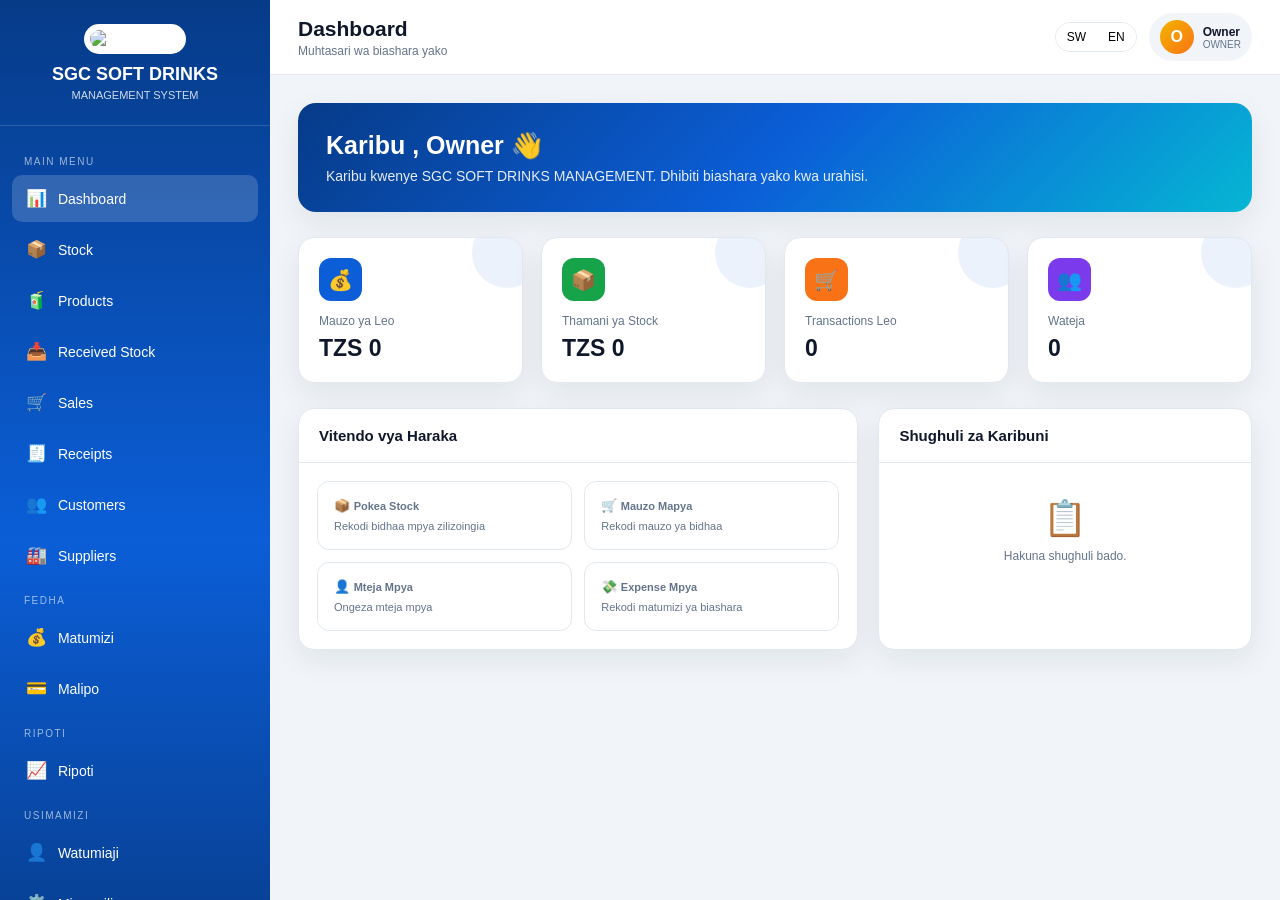
==== dashboard.html @ 23c1c090 "Update dashboard.html" ====
<!DOCTYPE html>
<html lang="sw">
<head>
    <meta charset="UTF-8">
    <meta name="viewport" content="width=device-width, initial-scale=1.0">

    <title>SGC SOFT DRINKS MANAGEMENT</title>

    <style>
        :root {
            --blue: #0b5ed7;
            --dark-blue: #063b88;
            --gold: #f4b400;
            --green: #16a34a;
            --red: #dc2626;
            --orange: #f97316;
            --cyan: #06b6d4;
            --purple: #7c3aed;
            --dark: #0f172a;
            --gray: #64748b;
            --light: #f1f5f9;
            --white: #ffffff;
            --border: #e2e8f0;
            --shadow: 0 10px 30px rgba(15, 23, 42, .08);
        }

        * {
            box-sizing: border-box;
            margin: 0;
            padding: 0;
        }

        body {
            font-family: Arial, Helvetica, sans-serif;
            background: var(--light);
            color: var(--dark);
            min-height: 100vh;
        }

        button {
            font-family: inherit;
            cursor: pointer;
        }

        .app {
            display: flex;
            min-height: 100vh;
        }

        /* SIDEBAR */
        .sidebar {
            width: 270px;
            background: linear-gradient(180deg, #063b88, #0b5ed7 60%, #084298);
            color: white;
            position: fixed;
            left: 0;
            top: 0;
            bottom: 0;
            z-index: 1000;
            overflow-y: auto;
            transition: .3s;
        }

        .brand {
            padding: 24px 18px;
            text-align: center;
            border-bottom: 1px solid rgba(255,255,255,.15);
        }

        .brand img {
            width: 75px;
            height: 75px;
            object-fit: contain;
            background: white;
            border-radius: 18px;
            padding: 6px;
            margin-bottom: 10px;
        }

        .brand h2 {
            font-size: 18px;
            margin-bottom: 4px;
        }

        .brand p {
            font-size: 11px;
            opacity: .8;
        }

        .nav {
            padding: 18px 12px;
        }

        .nav-title {
            font-size: 10px;
            text-transform: uppercase;
            letter-spacing: 1.5px;
            opacity: .6;
            margin: 12px 12px 8px;
        }

        .nav button {
            width: 100%;
            border: 0;
            background: transparent;
            color: white;
            padding: 13px 14px;
            border-radius: 10px;
            text-align: left;
            margin-bottom: 4px;
            font-size: 14px;
            transition: .2s;
        }

        .nav button:hover,
        .nav button.active {
            background: rgba(255,255,255,.17);
        }

        .nav-icon {
            display: inline-block;
            width: 28px;
            font-size: 17px;
        }

        .logout-btn {
            margin: 15px 12px 25px;
            width: calc(100% - 24px);
            border: 1px solid rgba(255,255,255,.3);
            background: rgba(220,38,38,.85);
            color: white;
            padding: 12px;
            border-radius: 10px;
            font-weight: bold;
        }

        /* MAIN */
        .main {
            margin-left: 270px;
            width: calc(100% - 270px);
            min-height: 100vh;
        }

        .topbar {
            height: 75px;
            background: white;
            border-bottom: 1px solid var(--border);
            display: flex;
            align-items: center;
            justify-content: space-between;
            padding: 0 28px;
            position: sticky;
            top: 0;
            z-index: 900;
        }

        .menu-btn {
            display: none;
            border: 0;
            background: var(--light);
            padding: 10px 12px;
            border-radius: 8px;
            font-size: 20px;
        }

        .page-title h1 {
            font-size: 21px;
        }

        .page-title p {
            color: var(--gray);
            font-size: 12px;
            margin-top: 3px;
        }

        .top-actions {
            display: flex;
            align-items: center;
            gap: 12px;
        }

        .language {
            display: flex;
            border: 1px solid var(--border);
            border-radius: 20px;
            overflow: hidden;
        }

        .language button {
            border: 0;
            background: white;
            padding: 7px 11px;
            font-size: 12px;
        }

        .language button.active {
            background: var(--blue);
            color: white;
        }

        .user-box {
            display: flex;
            align-items: center;
            gap: 9px;
            padding: 7px 11px;
            background: var(--light);
            border-radius: 25px;
        }

        .user-avatar {
            width: 34px;
            height: 34px;
            border-radius: 50%;
            background: linear-gradient(135deg, var(--gold), var(--orange));
            display: flex;
            align-items: center;
            justify-content: center;
            color: white;
            font-weight: bold;
        }

        .user-info strong {
            display: block;
            font-size: 12px;
        }

        .user-info span {
            display: block;
            color: var(--gray);
            font-size: 10px;
        }

        /* CONTENT */
        .content {
            padding: 28px;
        }

        .welcome {
            background: linear-gradient(135deg, #063b88, #0b5ed7, #06b6d4);
            color: white;
            padding: 28px;
            border-radius: 18px;
            box-shadow: var(--shadow);
            margin-bottom: 25px;
        }

        .welcome h2 {
            font-size: 25px;
            margin-bottom: 8px;
        }

        .welcome p {
            opacity: .9;
            font-size: 14px;
        }

        .cards {
            display: grid;
            grid-template-columns: repeat(4, 1fr);
            gap: 18px;
            margin-bottom: 25px;
        }

        .card {
            background: white;
            border: 1px solid var(--border);
            border-radius: 16px;
            padding: 20px;
            box-shadow: var(--shadow);
        }

        .stat-card {
            position: relative;
            overflow: hidden;
        }

        .stat-card::after {
            content: "";
            position: absolute;
            width: 70px;
            height: 70px;
            right: -20px;
            top: -20px;
            border-radius: 50%;
            background: rgba(11,94,215,.08);
        }

        .stat-icon {
            width: 43px;
            height: 43px;
            display: flex;
            align-items: center;
            justify-content: center;
            border-radius: 12px;
            color: white;
            font-size: 20px;
            margin-bottom: 13px;
        }

        .blue {
            background: var(--blue);
        }

        .green {
            background: var(--green);
        }

        .orange {
            background: var(--orange);
        }

        .purple {
            background: var(--purple);
        }

        .stat-card span {
            display: block;
            color: var(--gray);
            font-size: 12px;
            margin-bottom: 7px;
        }

        .stat-card strong {
            font-size: 23px;
        }

        .grid-two {
            display: grid;
            grid-template-columns: 1.5fr 1fr;
            gap: 20px;
        }

        .section-card {
            background: white;
            border: 1px solid var(--border);
            border-radius: 16px;
            box-shadow: var(--shadow);
            overflow: hidden;
        }

        .section-head {
            padding: 18px 20px;
            border-bottom: 1px solid var(--border);
            display: flex;
            align-items: center;
            justify-content: space-between;
        }

        .section-head h3 {
            font-size: 15px;
        }

        .quick-actions {
            padding: 18px;
            display: grid;
            grid-template-columns: repeat(2, 1fr);
            gap: 12px;
        }

        .quick-action {
            border: 1px solid var(--border);
            background: white;
            padding: 16px;
            border-radius: 12px;
            text-align: left;
            transition: .2s;
        }

        .quick-action:hover {
            border-color: var(--blue);
            transform: translateY(-2px);
            box-shadow: 0 6px 15px rgba(11,94,215,.12);
        }

        .quick-action strong {
            display: block;
            font-size: 13px;
            margin-bottom: 5px;
        }

        .quick-action span {
            font-size: 11px;
            color: var(--gray);
        }

        .empty-state {
            text-align: center;
            padding: 35px 20px;
            color: var(--gray);
        }

        .empty-state div {
            font-size: 35px;
            margin-bottom: 10px;
        }

        .empty-state p {
            font-size: 12px;
        }


        /* PRODUCTS PAGE */
        .page-view { display: none; }
        .page-view.active { display: block; }
        .page-view.sgc-force-active { display: block !important; visibility: visible !important; }

        .products-toolbar {
            display: flex;
            gap: 12px;
            align-items: center;
            justify-content: space-between;
            margin-bottom: 18px;
            flex-wrap: wrap;
        }

        .search-box {
            flex: 1;
            min-width: 220px;
            position: relative;
        }

        .search-box input {
            width: 100%;
            padding: 12px 14px 12px 42px;
            border: 1px solid var(--border);
            border-radius: 11px;
            outline: none;
            font-size: 13px;
            background: white;
        }

        .search-box input:focus {
            border-color: var(--blue);
            box-shadow: 0 0 0 3px rgba(11,94,215,.08);
        }

        .search-icon {
            position: absolute;
            left: 14px;
            top: 50%;
            transform: translateY(-50%);
            color: var(--gray);
        }

        .primary-btn {
            border: 0;
            background: linear-gradient(135deg, var(--blue), var(--purple));
            color: white;
            padding: 12px 17px;
            border-radius: 11px;
            font-weight: bold;
            font-size: 13px;
            box-shadow: 0 7px 18px rgba(11,94,215,.18);
        }

        .primary-btn:hover { transform: translateY(-1px); }

        .table-card {
            background: white;
            border: 1px solid var(--border);
            border-radius: 16px;
            box-shadow: var(--shadow);
            overflow: hidden;
        }

        .table-wrap { overflow-x: auto; }

        .products-table {
            width: 100%;
            border-collapse: collapse;
            min-width: 760px;
        }

        .products-table th,
        .products-table td {
            padding: 14px 16px;
            border-bottom: 1px solid var(--border);
            text-align: left;
            font-size: 13px;
            white-space: nowrap;
        }

        .products-table th {
            background: #f8fafc;
            color: var(--gray);
            font-size: 11px;
            text-transform: uppercase;
            letter-spacing: .4px;
        }

        .products-table tr:last-child td { border-bottom: 0; }

        .product-name {
            font-weight: bold;
            color: var(--dark);
        }

        .price {
            font-weight: bold;
            color: var(--green);
        }

        .status-badge {
            display: inline-flex;
            align-items: center;
            gap: 5px;
            padding: 5px 9px;
            border-radius: 20px;
            font-size: 11px;
            font-weight: bold;
        }

        .status-active {
            color: #166534;
            background: #dcfce7;
        }

        .status-inactive {
            color: #991b1b;
            background: #fee2e2;
        }

        .table-actions {
            display: flex;
            gap: 7px;
        }

        .small-btn {
            border: 1px solid var(--border);
            background: white;
            padding: 7px 10px;
            border-radius: 8px;
            font-size: 11px;
            font-weight: bold;
        }

        .small-btn:hover { border-color: var(--blue); }
        .small-btn.edit { color: var(--blue); }
        .small-btn.activate { color: var(--green); }
        .small-btn.deactivate { color: var(--red); }

        .loading-row,
        .empty-row {
            text-align: center !important;
            color: var(--gray);
            padding: 35px !important;
        }

        .modal-backdrop {
            position: fixed;
            inset: 0;
            background: rgba(15,23,42,.55);
            display: none;
            align-items: center;
            justify-content: center;
            padding: 18px;
            z-index: 2000;
        }

        .modal-backdrop.show { display: flex; }

        .modal {
            width: 100%;
            max-width: 520px;
            background: white;
            border-radius: 18px;
            box-shadow: 0 25px 70px rgba(15,23,42,.25);
            overflow: hidden;
        }

        .modal-head {
            padding: 18px 20px;
            color: white;
            background: linear-gradient(135deg, #063b88, #0b5ed7, #7c3aed);
            display: flex;
            align-items: center;
            justify-content: space-between;
        }

        .modal-head h3 { font-size: 17px; }

        .modal-close {
            border: 0;
            background: rgba(255,255,255,.15);
            color: white;
            width: 34px;
            height: 34px;
            border-radius: 9px;
            font-size: 20px;
        }

        .modal-body { padding: 22px; }

        .form-group { margin-bottom: 15px; }

        .form-group label {
            display: block;
            font-size: 12px;
            font-weight: bold;
            margin-bottom: 7px;
        }

        .form-group input {
            width: 100%;
            padding: 12px 13px;
            border: 1px solid var(--border);
            border-radius: 10px;
            outline: none;
            font-size: 13px;
        }

        .form-group input:focus {
            border-color: var(--blue);
            box-shadow: 0 0 0 3px rgba(11,94,215,.08);
        }

        .form-hint {
            color: var(--gray);
            font-size: 10px;
            margin-top: 5px;
        }

        .modal-actions {
            display: flex;
            justify-content: flex-end;
            gap: 9px;
            margin-top: 20px;
        }

        .secondary-btn {
            border: 1px solid var(--border);
            background: white;
            color: var(--dark);
            padding: 11px 16px;
            border-radius: 10px;
            font-weight: bold;
        }

        .modal-message {
            display: none;
            padding: 10px 12px;
            border-radius: 9px;
            margin-bottom: 14px;
            font-size: 12px;
        }

        .modal-message.show { display: block; }
        .modal-message.success { background: #dcfce7; color: #166534; }
        .modal-message.error { background: #fee2e2; color: #991b1b; }


        /* STOCK / RECEIVE STOCK PAGE */
        .stock-summary {
            display: grid;
            grid-template-columns: repeat(3, 1fr);
            gap: 15px;
            margin-bottom: 18px;
        }

        .stock-mini-card {
            background: white;
            border: 1px solid var(--border);
            border-radius: 14px;
            padding: 16px;
            box-shadow: var(--shadow);
        }

        .stock-mini-card span {
            display: block;
            color: var(--gray);
            font-size: 11px;
            margin-bottom: 6px;
        }

        .stock-mini-card strong {
            font-size: 20px;
        }

        .stock-toolbar {
            display: flex;
            justify-content: space-between;
            align-items: center;
            gap: 12px;
            flex-wrap: wrap;
            margin-bottom: 18px;
        }

        .stock-tabs {
            display: flex;
            gap: 7px;
            background: #eaf0f8;
            padding: 5px;
            border-radius: 11px;
        }

        .stock-tab {
            border: 0;
            background: transparent;
            padding: 9px 13px;
            border-radius: 8px;
            font-size: 12px;
            font-weight: bold;
        }

        .stock-tab.active {
            background: white;
            color: var(--blue);
            box-shadow: 0 3px 10px rgba(15,23,42,.08);
        }

        .stock-panel { display: none; }
        .stock-panel.active { display: block; }

        .receipt-form-card {
            background: white;
            border: 1px solid var(--border);
            border-radius: 16px;
            box-shadow: var(--shadow);
            overflow: hidden;
        }

        .receipt-form-head {
            padding: 18px 20px;
            border-bottom: 1px solid var(--border);
            display: flex;
            justify-content: space-between;
            align-items: center;
            gap: 12px;
        }

        .receipt-form-head h3 { font-size: 15px; }

        .receipt-form-body { padding: 20px; }

        .form-grid {
            display: grid;
            grid-template-columns: repeat(3, 1fr);
            gap: 14px;
        }

        .full-width { grid-column: 1 / -1; }

        .form-group select,
        .form-group textarea {
            width: 100%;
            padding: 12px 13px;
            border: 1px solid var(--border);
            border-radius: 10px;
            outline: none;
            font-size: 13px;
            background: white;
        }

        .form-group textarea {
            min-height: 82px;
            resize: vertical;
        }

        .form-group select:focus,
        .form-group textarea:focus {
            border-color: var(--blue);
            box-shadow: 0 0 0 3px rgba(11,94,215,.08);
        }

        .items-head {
            display: flex;
            align-items: center;
            justify-content: space-between;
            margin: 22px 0 10px;
        }

        .items-head h4 { font-size: 13px; }

        .add-line-btn {
            border: 1px solid #bfdbfe;
            background: #eff6ff;
            color: var(--blue);
            padding: 8px 11px;
            border-radius: 9px;
            font-size: 11px;
            font-weight: bold;
        }

        .receipt-items {
            display: grid;
            gap: 10px;
        }

        .receipt-item-row {
            display: grid;
            grid-template-columns: 2.1fr 1fr 1fr 1fr 38px;
            gap: 9px;
            align-items: end;
            padding: 12px;
            border: 1px solid var(--border);
            border-radius: 11px;
            background: #fafcff;
        }

        .receipt-item-row .form-group { margin-bottom: 0; }

        .line-total-box {
            padding: 12px 8px;
            font-size: 12px;
            font-weight: bold;
            color: var(--green);
            text-align: right;
        }

        .remove-line-btn {
            width: 38px;
            height: 38px;
            border: 0;
            background: #fee2e2;
            color: var(--red);
            border-radius: 9px;
            font-weight: bold;
            font-size: 16px;
        }

        .receipt-total {
            margin-top: 16px;
            display: flex;
            justify-content: flex-end;
            align-items: center;
            gap: 12px;
            padding: 15px;
            background: linear-gradient(135deg, #f8fafc, #eef6ff);
            border-radius: 12px;
        }

        .receipt-total span {
            color: var(--gray);
            font-size: 12px;
        }

        .receipt-total strong {
            font-size: 21px;
            color: var(--blue);
        }

        .receipt-actions {
            display: flex;
            justify-content: flex-end;
            gap: 9px;
            margin-top: 18px;
        }

        .receipt-status {
            display: inline-flex;
            padding: 5px 9px;
            border-radius: 20px;
            font-size: 10px;
            font-weight: bold;
        }

        .receipt-status.pending { background: #fef3c7; color: #92400e; }
        .receipt-status.verified { background: #dcfce7; color: #166534; }
        .receipt-status.rejected { background: #fee2e2; color: #991b1b; }

        .receipt-actions-cell {
            display: flex;
            gap: 6px;
            flex-wrap: wrap;
        }

        .stock-message {
            display: none;
            margin-bottom: 15px;
            padding: 10px 12px;
            border-radius: 9px;
            font-size: 12px;
        }

        .stock-message.show { display: block; }
        .stock-message.success { background: #dcfce7; color: #166534; }
        .stock-message.error { background: #fee2e2; color: #991b1b; }

        @media (max-width: 900px) {
            .sales-summary { grid-template-columns: repeat(2,1fr); }
            .sales-totals { grid-template-columns: 1fr; }
            .stock-summary { grid-template-columns: 1fr; }
            .form-grid { grid-template-columns: 1fr 1fr; }
            .receipt-item-row { grid-template-columns: 1.7fr 1fr 1fr 1fr 38px; }
        }

        @media (max-width: 650px) {
            .sales-summary { grid-template-columns: 1fr; }
            .sale-item-row { grid-template-columns: 1fr 1fr; }
            .sale-item-row .product-field { grid-column: 1 / -1; }
            .receipt-meta { grid-template-columns: 1fr; }
            .form-grid { grid-template-columns: 1fr; }
            .receipt-item-row {
                grid-template-columns: 1fr 1fr;
            }
            .receipt-item-row .product-field { grid-column: 1 / -1; }
            .receipt-item-row .line-total-box { text-align: left; }
        }


        /* SALES PAGE */
        .sales-summary{display:grid;grid-template-columns:repeat(4,1fr);gap:15px;margin-bottom:18px}.sales-mini-card{background:white;border:1px solid var(--border);border-radius:14px;padding:16px;box-shadow:var(--shadow)}.sales-mini-card span{display:block;color:var(--gray);font-size:11px;margin-bottom:6px}.sales-mini-card strong{font-size:19px}.sales-toolbar{display:flex;gap:12px;justify-content:space-between;align-items:center;flex-wrap:wrap;margin-bottom:18px}.sales-search{flex:1;min-width:230px}.sales-form-card{background:white;border:1px solid var(--border);border-radius:16px;box-shadow:var(--shadow);overflow:hidden}.sales-form-head{padding:18px 20px;border-bottom:1px solid var(--border);display:flex;justify-content:space-between;align-items:center;gap:12px}.sales-form-head h3{font-size:15px}.sales-form-body{padding:20px}.sales-items{display:grid;gap:10px;margin-top:10px}.sale-item-row{display:grid;grid-template-columns:2fr .8fr 1fr 1fr 38px;gap:9px;align-items:end;padding:12px;border:1px solid var(--border);border-radius:11px;background:#fafcff}.sale-item-row .form-group{margin-bottom:0}.sale-price-readonly{background:#f8fafc;color:var(--green);font-weight:bold}.sale-line-total{padding:12px 8px;font-size:12px;font-weight:bold;color:var(--blue);text-align:right}.sales-totals{margin-top:16px;display:grid;grid-template-columns:repeat(3,1fr);gap:12px}.sale-total-box{padding:14px;background:linear-gradient(135deg,#f8fafc,#eef6ff);border-radius:12px}.sale-total-box span{display:block;color:var(--gray);font-size:11px;margin-bottom:5px}.sale-total-box strong{font-size:18px;color:var(--blue)}.sale-message{display:none;margin-bottom:15px;padding:10px 12px;border-radius:9px;font-size:12px}.sale-message.show{display:block}.sale-message.success{background:#dcfce7;color:#166534}.sale-message.error{background:#fee2e2;color:#991b1b}.sale-receipt-modal .modal{max-width:620px}.receipt-paper{padding:24px;background:white}.receipt-brand{text-align:center;border-bottom:1px dashed #cbd5e1;padding-bottom:14px;margin-bottom:14px}.receipt-brand img{width:65px;height:65px;object-fit:contain}.receipt-brand h2{font-size:18px;margin:5px 0 2px}.receipt-brand p{font-size:10px;color:var(--gray)}.receipt-meta{display:grid;grid-template-columns:1fr 1fr;gap:7px 18px;font-size:11px;margin-bottom:15px}.receipt-meta div{display:flex;justify-content:space-between;gap:8px}.receipt-meta span{color:var(--gray)}.receipt-paper table{width:100%;border-collapse:collapse;font-size:11px}.receipt-paper th,.receipt-paper td{padding:7px 4px;border-bottom:1px solid #e2e8f0;text-align:left}.receipt-paper th:last-child,.receipt-paper td:last-child{text-align:right}.receipt-grand{margin-top:12px;margin-left:auto;max-width:260px}.receipt-grand div{display:flex;justify-content:space-between;padding:5px 0;font-size:12px}.receipt-grand .grand{border-top:2px solid #0f172a;font-weight:bold;font-size:15px;padding-top:8px}.receipt-footer{text-align:center;border-top:1px dashed #cbd5e1;margin-top:18px;padding-top:12px;color:var(--gray);font-size:10px}@media print{body *{visibility:hidden!important}#saleReceiptModal,#saleReceiptModal *{visibility:visible!important}#saleReceiptModal{position:absolute!important;inset:0!important;background:white!important;display:block!important;padding:0!important}#saleReceiptModal .modal{max-width:none;width:100%;box-shadow:none;border-radius:0}#saleReceiptModal .modal-head,#saleReceiptModal .modal-actions{display:none!important}}

        /* MOBILE */
        @media (max-width: 1100px) {
            .cards {
                grid-template-columns: repeat(2, 1fr);
            }

            .grid-two {
                grid-template-columns: 1fr;
            }
        }

        @media (max-width: 800px) {
            .sidebar {
                transform: translateX(-100%);
            }

            .sidebar.open {
                transform: translateX(0);
            }

            .main {
                margin-left: 0;
                width: 100%;
            }

            .menu-btn {
                display: block;
            }

            .topbar {
                padding: 0 15px;
            }

            .page-title {
                display: none;
            }

            .user-info {
                display: none;
            }

            .content {
                padding: 15px;
            }

            .welcome {
                padding: 22px;
            }

            .welcome h2 {
                font-size: 21px;
            }
        }

        @media (max-width: 550px) {
            .cards {
                grid-template-columns: 1fr;
            }

            .quick-actions {
                grid-template-columns: 1fr;
            }

            .top-actions {
                gap: 6px;
            }
        }
    
        /* SUPPLIERS UI — S6.4F */
        .supplier-summary{display:grid;grid-template-columns:repeat(3,1fr);gap:14px;margin-bottom:18px}.supplier-mini-card{background:#fff;border:1px solid var(--border);border-radius:14px;padding:16px;box-shadow:0 6px 20px rgba(15,23,42,.05)}.supplier-mini-card span{display:block;color:var(--gray);font-size:12px;margin-bottom:7px}.supplier-mini-card strong{font-size:21px;color:var(--blue)}.supplier-toolbar{display:flex;gap:10px;align-items:center;justify-content:space-between;margin-bottom:16px;flex-wrap:wrap}.supplier-actions{display:flex;gap:7px;flex-wrap:wrap}.supplier-actions button{border:0;border-radius:8px;padding:7px 9px;font-size:11px;cursor:pointer}.supplier-view{background:#eff6ff;color:#1d4ed8}.supplier-edit{background:#f3e8ff;color:#7e22ce}.supplier-pay{background:#dcfce7;color:#166534}.supplier-toggle{background:#fef3c7;color:#92400e}.supplier-message{display:none;padding:10px 12px;border-radius:9px;font-size:12px;margin-bottom:12px}.supplier-message.show{display:block}.supplier-message.success{background:#dcfce7;color:#166534}.supplier-message.error{background:#fee2e2;color:#991b1b}.supplier-modal-grid{display:grid;grid-template-columns:1fr 1fr;gap:12px}.supplier-detail-grid{display:grid;grid-template-columns:repeat(3,1fr);gap:10px;margin-bottom:15px}.supplier-detail-card{background:#f8fafc;border:1px solid var(--border);border-radius:10px;padding:12px}.supplier-detail-card span{display:block;color:var(--gray);font-size:11px}.supplier-detail-card strong{display:block;margin-top:4px;font-size:15px}.supplier-history{margin-top:15px}.supplier-history h4{margin-bottom:9px}.supplier-status{display:inline-flex;padding:4px 8px;border-radius:20px;font-size:10px;font-weight:700}.supplier-status.paid{background:#dcfce7;color:#166534}.supplier-status.partial{background:#fef3c7;color:#92400e}.supplier-status.unpaid{background:#fee2e2;color:#991b1b}.supplier-modal-wide{max-width:1050px!important}.supplier-payment-box{background:#f8fafc;border:1px solid var(--border);border-radius:12px;padding:14px;margin-top:14px}.supplier-payment-box h4{margin-bottom:10px}@media(max-width:800px){.supplier-summary,.supplier-detail-grid{grid-template-columns:1fr}.supplier-modal-grid{grid-template-columns:1fr}}
</style>

<style>
#currentStockPage .table-wrap,#receivedStockPage .table-wrap,#receiptsPage .table-wrap{overflow-x:auto}.rs-line{display:grid;grid-template-columns:2fr 1fr 1fr 1fr 42px;gap:10px;align-items:end;margin-bottom:10px}.rs-line .form-group{margin:0}.rs-line input[readonly]{background:#f1f5f9}.danger-line{border:0;background:#fee2e2;color:#991b1b;border-radius:8px;height:38px;cursor:pointer}@media(max-width:800px){.rs-line{grid-template-columns:1fr 1fr}.danger-line{grid-column:auto}}
</style>
</head>

<body>

<div class="app">

    <!-- SIDEBAR -->
    <aside class="sidebar" id="sidebar">

        <div class="brand">
            <img
                src="https://blogger.googleusercontent.com/img/b/R29vZ2xl/AVvXsEgRsGllLOBF63Unp0kzICif6C1tapkNBLRntsN7FJJPLlytEa9m1uBi_CdMVtnA7HmE1niKAeRc7FaKka9HamTfaSy4Mp5V8jnfl0DJt12zb4S4WhtI3PSJH9mHkxhu65YXSVA7sD5b8sOfw8jakPYp3H8Um8qvyjlDzxWgNcdsH2qVTmnMbjsZF4TN/s1280/244759.png"
                alt="SGC Logo"
            >

            <h2>SGC SOFT DRINKS</h2>
            <p>MANAGEMENT SYSTEM</p>
        </div>

        <nav class="nav">

            <div class="nav-title" data-i18n="main_menu">Main Menu</div>

            <button id="dashboardNavBtn" class="active" type="button">
                <span class="nav-icon">📊</span>
                <span data-i18n="dashboard">Dashboard</span>
            </button>

            <button id="stockNavBtn">
                <span class="nav-icon">📦</span>
                <span data-i18n="stock">Stock</span>
            </button>

            <button id="productsNavBtn">
                <span class="nav-icon">🧃</span>
                <span data-i18n="products_title">Products</span>
            </button>

            <button id="receivedStockNavBtn">
                <span class="nav-icon">📥</span>
                <span data-i18n="received_stock">Received Stock</span>
            </button>

            <button id="salesNavBtn">
                <span class="nav-icon">🛒</span>
                <span data-i18n="sales">Sales</span>
            </button>

            <button id="receiptsNavBtn">
                <span class="nav-icon">🧾</span>
                <span data-i18n="receipts">Receipts</span>
            </button>

            <button id="customersNavBtn">
                <span class="nav-icon">👥</span>
                <span data-i18n="customers">Customers</span>
            </button>

            <button id="suppliersNavBtn">
                <span class="nav-icon">🏭</span>
                <span data-i18n="suppliers">Suppliers</span>
            </button>

            <div class="nav-title" data-i18n="finance">Fedha</div>

            <button id="expensesNavBtn">
                <span class="nav-icon">💰</span>
                <span data-i18n="expenses">Matumizi</span>
            </button>

            <button id="paymentsNavBtn">
                <span class="nav-icon">💳</span>
                <span data-i18n="payments">Malipo</span>
            </button>

            <div class="nav-title" data-i18n="reports">Ripoti</div>

            <button id="reportsNavBtn">
                <span class="nav-icon">📈</span>
                <span data-i18n="reports_menu">Ripoti</span>
            </button>

            <div class="nav-title" data-i18n="administration">
                Usimamizi
            </div>

            <button id="usersNavBtn">
                <span class="nav-icon">👤</span>
                <span data-i18n="users">Watumiaji</span>
            </button>

            <button id="settingsNavBtn">
                <span class="nav-icon">⚙️</span>
                <span data-i18n="settings">Mipangilio</span>
            </button>

        </nav>

        <button class="logout-btn" id="logoutBtn">
            🚪 <span data-i18n="logout">Toka</span>
        </button>

    </aside>


    <!-- MAIN -->
    <main class="main">

        <header class="topbar">

            <button class="menu-btn" id="menuBtn">☰</button>

            <div class="page-title">
                <h1 data-i18n="dashboard">Dashboard</h1>

                <p data-i18n="overview_text">
                    Muhtasari wa biashara yako
                </p>
            </div>

            <div class="top-actions">

                <div class="language">
                    <button id="swBtn">SW</button>
                    <button id="enBtn">EN</button>
                </div>

                <div class="user-box">

                    <div class="user-avatar" id="userAvatar">
                        O
                    </div>

                    <div class="user-info">

                        <strong id="userName">
                            Owner
                        </strong>

                        <span id="userRole">
                            OWNER
                        </span>

                    </div>

                </div>

            </div>

        </header>


        <section class="content">

            <!-- WELCOME -->
            <div class="welcome">

                <h2>
                    <span data-i18n="welcome">
                        Karibu
                    </span>,
                    <span id="welcomeName">
                        Owner
                    </span>
                    👋
                </h2>

                <p data-i18n="welcome_message">
                    Karibu kwenye SGC SOFT DRINKS MANAGEMENT.
                    Dhibiti biashara yako kwa urahisi.
                </p>

            </div>


            <!-- STAT CARDS -->
            <div class="cards">

                <!-- TODAY SALES -->
                <div class="card stat-card">

                    <div class="stat-icon blue">
                        💰
                    </div>

                    <span data-i18n="today_sales">
                        Mauzo ya Leo
                    </span>

                    <strong id="todaySales">
                        TZS 0
                    </strong>

                </div>


                <!-- STOCK VALUE -->
                <div class="card stat-card">

                    <div class="stat-icon green">
                        📦
                    </div>

                    <span data-i18n="stock_value">
                        Thamani ya Stock
                    </span>

                    <strong id="stockValue">
                        TZS 0
                    </strong>

                </div>


                <!-- TODAY TRANSACTIONS -->
                <div class="card stat-card">

                    <div class="stat-icon orange">
                        🛒
                    </div>

                    <span data-i18n="today_transactions">
                        Transactions Leo
                    </span>

                    <strong id="todayTransactions">
                        0
                    </strong>

                </div>


                <!-- CUSTOMERS -->
                <div class="card stat-card">

                    <div class="stat-icon purple">
                        👥
                    </div>

                    <span data-i18n="customers_count">
                        Wateja
                    </span>

                    <strong id="customersCount">
                        0
                    </strong>

                </div>

            </div>


            <!-- LOWER CONTENT -->
            <div class="grid-two">

                <!-- QUICK ACTIONS -->
                <div class="section-card">

                    <div class="section-head">

                        <h3 data-i18n="quick_actions">
                            Vitendo vya Haraka
                        </h3>

                    </div>

                    <div class="quick-actions">

                        <button class="quick-action" id="quickProductsBtn">

                            <strong>
                                📦
                                <span data-i18n="receive_stock">
                                    Pokea Stock
                                </span>
                            </strong>

                            <span data-i18n="receive_stock_desc">
                                Rekodi bidhaa mpya zilizoingia
                            </span>

                        </button>


                        <button class="quick-action" id="quickSaleBtn">

                            <strong>
                                🛒
                                <span data-i18n="new_sale">
                                    Mauzo Mapya
                                </span>
                            </strong>

                            <span data-i18n="new_sale_desc">
                                Rekodi mauzo ya bidhaa
                            </span>

                        </button>


                        <button class="quick-action">

                            <strong>
                                👤
                                <span data-i18n="new_customer">
                                    Mteja Mpya
                                </span>
                            </strong>

                            <span data-i18n="new_customer_desc">
                                Ongeza mteja mpya
                            </span>

                        </button>


                        <button class="quick-action">

                            <strong>
                                💸
                                <span data-i18n="new_expense">
                                    Expense Mpya
                                </span>
                            </strong>

                            <span data-i18n="new_expense_desc">
                                Rekodi matumizi ya biashara
                            </span>

                        </button>

                    </div>

                </div>


                <!-- ACTIVITY -->
                <div class="section-card">

                    <div class="section-head">

                        <h3 data-i18n="recent_activity">
                            Shughuli za Karibuni
                        </h3>

                    </div>

                    <div class="empty-state">

                        <div>📋</div>

                        <p data-i18n="no_activity">
                            Hakuna shughuli bado.
                        </p>

                    </div>

                </div>

            </div>


            <!-- STOCK PAGE -->
            <section class="page-view" id="stockPage">

                <div class="welcome">
                    <h2><span data-i18n="stock_title">Stock</span> 📦</h2>
                    <p data-i18n="stock_subtitle">
                        Pokea, thibitisha na fuatilia bidhaa zinazoingia.
                    </p>
                </div>

                <div class="stock-summary">
                    <div class="stock-mini-card">
                        <span data-i18n="pending_receipts">Pending Receipts</span>
                        <strong id="pendingReceiptCount">0</strong>
                    </div>
                    <div class="stock-mini-card">
                        <span data-i18n="verified_receipts">Verified Receipts</span>
                        <strong id="verifiedReceiptCount">0</strong>
                    </div>
                    <div class="stock-mini-card">
                        <span data-i18n="rejected_receipts">Rejected Receipts</span>
                        <strong id="rejectedReceiptCount">0</strong>
                    </div>
                </div>

                <div class="stock-toolbar">
                    <div class="stock-tabs">
                        <button class="stock-tab active" id="receiveStockTab" data-i18n="receive_stock_tab">
                            Pokea Stock
                        </button>
                        <button class="stock-tab" id="receiptsTab" data-i18n="receipts_tab">
                            Receipts
                        </button>
                    </div>

                    <button class="primary-btn" id="newReceiptBtn">
                        ＋ <span data-i18n="new_receipt">Receipt Mpya</span>
                    </button>
                </div>

                <div class="stock-panel active" id="receiveStockPanel">
                    <div class="receipt-form-card">
                        <div class="receipt-form-head">
                            <h3 data-i18n="receive_stock_title">Pokea Stock</h3>
                            <span style="font-size:11px;color:var(--gray);" data-i18n="pending_note">
                                Itahifadhiwa kama Pending mpaka Owner athibitishe.
                            </span>
                        </div>

                        <div class="receipt-form-body">
                            <div class="stock-message" id="stockFormMessage"></div>

                            <form id="stockReceiptForm">
                                <div class="form-grid">
                                    <div class="form-group">
                                        <label data-i18n="invoice_no">Invoice / Receipt No.</label>
                                        <input id="receiptNumber" type="text" required>
                                    </div>

                                    <div class="form-group">
                                        <label data-i18n="supplier">Supplier</label>
                                        <select id="receiptSupplier" required>
                                            <option value="" data-i18n="select_supplier">Chagua Supplier</option>
                                        </select>
                                    </div>

                                    <div class="form-group">
                                        <label data-i18n="payment_reference">Payment Reference</label>
                                        <input id="paymentReference" type="text">
                                    </div>

                                    <div class="form-group full-width">
                                        <label data-i18n="notes">Notes</label>
                                        <textarea id="receiptNotes"></textarea>
                                    </div>
                                </div>

                                <div class="items-head">
                                    <h4 data-i18n="stock_items">Bidhaa Zilizopokelewa</h4>
                                    <button type="button" class="add-line-btn" id="addStockLineBtn">
                                        ＋ <span data-i18n="add_item">Ongeza Bidhaa</span>
                                    </button>
                                </div>

                                <div class="receipt-items" id="receiptItems"></div>

                                <div class="receipt-total">
                                    <span data-i18n="receipt_total">Jumla ya Receipt</span>
                                    <strong id="receiptGrandTotal">TZS 0</strong>
                                </div>

                                <div class="receipt-actions">
                                    <button type="button" class="secondary-btn" id="clearReceiptBtn" data-i18n="clear">
                                        Futa
                                    </button>
                                    <button type="submit" class="primary-btn" id="saveReceiptBtn">
                                        <span data-i18n="save_pending">Hifadhi Pending</span>
                                    </button>
                                </div>
                            </form>
                        </div>
                    </div>
                </div>

                <div class="stock-panel" id="receiptsPanel">
                    <div class="table-card">
                        <div class="section-head">
                            <h3 data-i18n="stock_receipts">Stock Receipts</h3>
                            <button class="small-btn" id="refreshStockReceiptsBtn">↻ <span data-i18n="refresh">Refresh</span></button>
                        </div>

                        <div class="table-wrap">
                            <table class="products-table">
                                <thead>
                                    <tr>
                                        <th data-i18n="invoice_no">Invoice / Receipt No.</th>
                                        <th data-i18n="supplier">Supplier</th>
                                        <th data-i18n="total">Total</th>
                                        <th data-i18n="status">Hali</th>
                                        <th data-i18n="date">Tarehe</th>
                                        <th data-i18n="actions">Vitendo</th>
                                    </tr>
                                </thead>
                                <tbody id="receiptsTableBody">
                                    <tr>
                                        <td colspan="6" class="loading-row" data-i18n="loading">Inapakia...</td>
                                    </tr>
                                </tbody>
                            </table>
                        </div>
                    </div>
                </div>

            </section>


            <!-- SUPPLIERS PAGE — S6.4F -->
            <section class="page-view" id="suppliersPage">
                <div class="welcome">
                    <h2><span>Suppliers</span> 🏭</h2>
                    <p>${'Simamia suppliers, manunuzi na malipo.'}</p>
                </div>
                <div class="supplier-summary">
                    <div class="supplier-mini-card"><span>Total Suppliers</span><strong id="supplierCount">0</strong></div>
                    <div class="supplier-mini-card"><span>Purchases</span><strong id="supplierPurchases">TZS 0</strong></div>
                    <div class="supplier-mini-card"><span>Outstanding</span><strong id="supplierOutstanding">TZS 0</strong></div>
                </div>
                <div class="supplier-toolbar">
                    <div class="search-box"><span class="search-icon">🔍</span><input id="supplierSearch" type="text" placeholder="Tafuta supplier..."></div>
                    <div class="supplier-actions"><button class="small-btn" id="refreshSuppliersBtn">↻ Refresh</button><button class="primary-btn" id="addSupplierBtn">＋ Ongeza Supplier</button></div>
                </div>
                <div class="supplier-message" id="supplierMessage"></div>
                <div class="table-card"><div class="section-head"><h3>Orodha ya Suppliers</h3></div>
                    <div class="table-wrap"><table class="products-table"><thead><tr><th>Supplier</th><th>Contact</th><th>Phone</th><th>Status</th><th>Actions</th></tr></thead><tbody id="suppliersTableBody"><tr><td colspan="5" class="loading-row">Inapakia...</td></tr></tbody></table></div>
                </div>
            </section>

            <!-- CURRENT STOCK PAGE -->
            <section class="page-view" id="currentStockPage">
                <div class="welcome"><h2>📦 <span>Current Stock</span></h2><p>Angalia stock iliyopo kwa kila product variant.</p></div>
                <div class="sales-toolbar"><div class="search-box sales-search"><span class="search-icon">🔍</span><input id="currentStockSearch" type="text" placeholder="Tafuta product au variant..."></div><button class="small-btn" id="refreshCurrentStockBtn">↻ Refresh</button></div>
                <div class="table-card"><div class="section-head"><h3>Stock Status</h3></div><div class="table-wrap"><table class="products-table"><thead><tr><th>Product</th><th>Variant</th><th>Unit</th><th>Buying Price</th><th>Selling Price</th><th>Current Stock</th><th>Low Stock</th><th>Status</th></tr></thead><tbody id="currentStockBody"><tr><td colspan="8" class="loading-row">Inapakia...</td></tr></tbody></table></div></div>
            </section>

            <!-- RECEIVED STOCK PAGE -->
            <section class="page-view" id="receivedStockPage">
                <div class="welcome"><h2>📥 Received Stock</h2><p>Rekodi bidhaa zinazoingia kutoka kwa supplier. Stock inaongezeka baada ya Owner ku-verify.</p></div>
                <div class="sales-form-card" style="display:block;margin-bottom:18px;">
                    <div class="sales-form-head"><h3>Receive Stock</h3><span class="form-hint">Buying Price hutoka kwenye Product Variant.</span></div>
                    <form id="receivedStockForm" novalidate>
                        <div class="sales-form-grid">
                            <div class="form-group"><label>Invoice / Receipt No.</label><input id="rsInvoice" required></div>
                            <div class="form-group"><label>Supplier</label><select id="rsSupplier" required><option value="">Chagua Supplier</option></select></div>
                            <div class="form-group"><label>Payment Reference</label><input id="rsPaymentRef"></div>
                            <div class="form-group"><label>Notes</label><input id="rsNotes"></div>
                        </div>
                        <div class="items-head"><h4>Bidhaa Zinazoingia</h4><button type="button" class="add-line-btn" id="addReceivedLineBtn">＋ Ongeza Bidhaa</button></div>
                        <div class="sales-items" id="receivedLines"></div>
                        <div class="sales-totals"><div class="sale-total-box"><span>Total Cost</span><strong id="receivedTotal">TZS 0</strong></div></div>
                        <div class="receipt-actions"><button type="button" class="secondary-btn" id="clearReceivedBtn">Futa</button><button type="submit" class="primary-btn" id="saveReceivedBtn">💾 Hifadhi Pending</button></div>
                        <div class="sale-message" id="receivedMessage"></div>
                    </form>
                </div>
                <div class="sales-summary"><div class="sales-mini-card"><span>Pending</span><strong id="rsPendingCount">0</strong></div><div class="sales-mini-card"><span>Verified</span><strong id="rsVerifiedCount">0</strong></div><div class="sales-mini-card"><span>Rejected</span><strong id="rsRejectedCount">0</strong></div></div>
                <div class="table-card"><div class="section-head"><h3>Received Stock History</h3><button class="small-btn" id="refreshReceivedBtn">↻ Refresh</button></div><div class="table-wrap"><table class="products-table"><thead><tr><th>Invoice No.</th><th>Supplier</th><th>Total Cost</th><th>Status</th><th>Received At</th><th>Actions</th></tr></thead><tbody id="receivedHistoryBody"><tr><td colspan="6" class="loading-row">Inapakia...</td></tr></tbody></table></div></div>
            </section>

            <!-- SALES RECEIPTS PAGE -->
            <section class="page-view" id="receiptsPage">
                <div class="welcome"><h2>🧾 Receipts</h2><p>Hapa ni receipts za mauzo kwa customers. Received Stock receipts ziko kwenye Received Stock.</p></div>
                <div class="sales-toolbar"><div class="search-box sales-search"><span class="search-icon">🔍</span><input id="receiptSearch" type="text" placeholder="Tafuta receipt number..."></div><button class="small-btn" id="refreshReceiptsBtn">↻ Refresh</button></div>
                <div class="table-card"><div class="section-head"><h3>Sales Receipt History</h3></div><div class="table-wrap"><table class="products-table"><thead><tr><th>Receipt No.</th><th>Customer</th><th>Total</th><th>Paid</th><th>Balance</th><th>Status</th><th>Date</th><th>Action</th></tr></thead><tbody id="receiptsBody"><tr><td colspan="8" class="loading-row">Inapakia...</td></tr></tbody></table></div></div>
            </section>

            <!-- SALES PAGE -->
            <section class="page-view" id="salesPage">
                <div class="welcome"><h2><span data-i18n="sales_title">Mauzo</span> 🛒</h2><p data-i18n="sales_subtitle">Rekodi mauzo, fuatilia malipo na tafuta receipts.</p></div>
                <div class="sales-summary">
                    <div class="sales-mini-card"><span data-i18n="sales_total">Mauzo ya Leo</span><strong id="salesTodayTotal">TZS 0</strong></div>
                    <div class="sales-mini-card"><span data-i18n="sales_paid">Zimelipwa</span><strong id="salesTodayPaid">TZS 0</strong></div>
                    <div class="sales-mini-card"><span data-i18n="sales_credit">Credit</span><strong id="salesTodayCredit">TZS 0</strong></div>
                    <div class="sales-mini-card"><span data-i18n="sales_transactions">Transactions</span><strong id="salesTodayTransactions">0</strong></div>
                </div>
                <div class="sales-toolbar">
                    <div class="search-box sales-search"><span class="search-icon">🔍</span><input type="text" id="salesSearch" data-i18n-placeholder="search_sales" placeholder="Tafuta receipt..."></div>
                    <button class="primary-btn" id="newSaleBtn">＋ <span data-i18n="new_sale">Mauzo Mapya</span></button>
                </div>
                <div class="sales-form-card" id="salesFormCard" style="display:none;margin-bottom:18px;">
                    <div class="sales-form-head"><h3 data-i18n="new_sale_title">Mauzo Mapya</h3><button class="small-btn" id="closeSaleFormBtn">×</button></div>
                    <div class="sales-form-body">
                        <div class="sale-message" id="saleFormMessage"></div>
                        <div class="form-grid">
                            <div class="form-group"><label data-i18n="customer">Mteja</label><input id="saleCustomerName" type="text" list="saleCustomerSuggestions" placeholder="Andika jina la mteja (hiari)"><datalist id="saleCustomerSuggestions"></datalist><input id="saleCustomerId" type="hidden"></div>
                            <div class="form-group"><label data-i18n="payment_method">Njia ya Malipo</label><select id="salePaymentMethod"><option value="cash">Cash</option><option value="mobile_money">Mobile Money</option><option value="bank">Bank</option><option value="credit">Credit</option></select></div>
                            <div class="form-group"><label data-i18n="paid_amount">Kiasi Kilicholipwa</label><input id="salePaidAmount" type="number" min="0" step="0.01" value="0"></div>
                            <div class="form-group"><label data-i18n="sale_notes">Notes</label><input id="saleNotes" type="text"></div>
                        </div>
                        <div class="items-head"><h4 data-i18n="sale_items">Bidhaa za Mauzo</h4><button type="button" class="add-line-btn" id="addSaleLineBtn">＋ <span data-i18n="add_item">Ongeza Bidhaa</span></button></div>
                        <div class="sales-items" id="saleItems"></div>
                        <div class="sales-totals">
                            <div class="sale-total-box"><span data-i18n="grand_total">Jumla</span><strong id="saleGrandTotal">TZS 0</strong></div>
                            <div class="sale-total-box"><span data-i18n="paid_amount">Kilicholipwa</span><strong id="salePaidDisplay">TZS 0</strong></div>
                            <div class="sale-total-box"><span data-i18n="balance">Balance</span><strong id="saleBalance">TZS 0</strong></div>
                        </div>
                        <div class="receipt-actions"><button type="button" class="secondary-btn" id="clearSaleBtn" data-i18n="clear">Futa</button><button type="button" class="primary-btn" id="saveSaleBtn">💾 <span data-i18n="save_sale">Hifadhi Sale</span></button></div>
                    </div>
                </div>
                <div class="table-card">
                    <div class="section-head"><h3 data-i18n="sales_history">Historia ya Mauzo</h3><button class="small-btn" id="refreshSalesBtn">↻ <span data-i18n="refresh">Refresh</span></button></div>
                    <div class="table-wrap"><table class="products-table"><thead><tr><th data-i18n="receipt_no">Receipt</th><th data-i18n="customer">Customer</th><th data-i18n="salesman">Salesman</th><th data-i18n="total">Total</th><th data-i18n="paid_amount">Paid</th><th data-i18n="balance">Balance</th><th data-i18n="payment_method">Payment</th><th data-i18n="date">Tarehe</th><th data-i18n="actions">Vitendo</th></tr></thead><tbody id="salesTableBody"><tr><td colspan="9" class="loading-row" data-i18n="loading">Inapakia...</td></tr></tbody></table></div>
                </div>
            </section>

            <!-- PRODUCTS PAGE -->
            <section class="page-view" id="productsPage">

                <div class="welcome">
                    <h2>
                        <span data-i18n="products_title">Bidhaa</span> 📦
                    </h2>
                    <p data-i18n="products_subtitle">
                        Simamia bidhaa, bei za mauzo na viwango vya stock.
                    </p>
                </div>

                <div class="products-toolbar">
                    <div class="search-box">
                        <span class="search-icon">🔍</span>
                        <input
                            type="text"
                            id="productSearch"
                            data-i18n-placeholder="search_products"
                            placeholder="Tafuta bidhaa..."
                        >
                    </div>

                    <button class="primary-btn" id="addProductBtn">
                        ＋ <span data-i18n="add_product">Ongeza Bidhaa</span>
                    </button>
                </div>

                <div class="table-card">
                    <div class="section-head">
                        <h3 data-i18n="products_list">Orodha ya Bidhaa</h3>
                        <span id="productCount" style="font-size:11px;color:var(--gray);">0</span>
                    </div>

                    <div class="table-wrap">
                        <table class="products-table">
                            <thead>
                                <tr>
                                    <th>Product</th>
                                    <th>SKU</th>
                                    <th>Brand</th>
                                    <th>Category</th>
                                    <th>Unit</th>
                                    <th>Volume</th>
                                    <th>Selling Price</th>
                                    <th>Current Stock</th>
                                    <th>Low Stock</th>
                                    <th>Status</th>
                                    <th>Actions</th>
                                </tr>
                            </thead>
                            <tbody id="productsTableBody">
                                <tr>
                                    <td colspan="7" class="loading-row" data-i18n="loading">Inapakia...</td>
                                </tr>
                            </tbody>
                        </table>
                    </div>
                </div>
            </section>



            <!-- CUSTOMERS PAGE -->
            <section class="page-view" id="customersPage">
                <div class="welcome"><h2>Customers 👥</h2><p>Dhibiti wateja, taarifa zao na historia ya mauzo.</p></div>
                <div class="section-card">
                    <div class="section-head"><h3>Customer Management</h3><button class="primary-btn" id="addCustomerBtn">＋ Mteja Mpya</button></div>
                    <div class="form-grid">
                        <div class="form-group"><label>Tafuta Mteja</label><input id="customerSearch" placeholder="Jina au simu..."></div>
                    </div>
                    <div class="table-wrap"><table class="products-table"><thead><tr><th>Jina</th><th>Simu</th><th>Anwani</th><th>Status</th><th>Vitendo</th></tr></thead><tbody id="customersBody"><tr><td colspan="5" class="loading-row">Inapakia...</td></tr></tbody></table></div>
                </div>
            </section>

            <!-- EXPENSES PAGE -->
            <section class="page-view" id="expensesPage">
                <div class="welcome"><h2>Expenses 💰</h2><p>Rekodi na fuatilia matumizi ya biashara.</p></div>
                <div class="stock-summary" id="expenseSummaryCards"></div>
                <div class="section-card">
                    <div class="section-head"><h3>Matumizi</h3><button class="primary-btn" id="addExpenseBtn">＋ Expense Mpya</button></div>
                    <div class="form-grid"><div class="form-group"><label>Tafuta</label><input id="expenseSearch" placeholder="Description, category, reference..."></div></div>
                    <div class="table-wrap"><table class="products-table"><thead><tr><th>Tarehe</th><th>Category</th><th>Description</th><th>Amount</th><th>Payment</th><th>Reference</th><th>Vitendo</th></tr></thead><tbody id="expensesBody"><tr><td colspan="7" class="loading-row">Inapakia...</td></tr></tbody></table></div>
                </div>
            </section>

            <!-- PAYMENTS PAGE -->
            <section class="page-view" id="paymentsPage">
                <div class="welcome"><h2>Payments 💳</h2><p>Fuatilia malipo ya wateja na supplier, na rekodi partial/full payments kwa usalama.</p></div>
                <div class="section-card">
                    <div class="section-head"><h3>Customer Payments / Credit</h3><button class="secondary-btn" id="refreshPaymentsBtn">↻ Refresh</button></div>
                    <div class="table-wrap"><table class="products-table"><thead><tr><th>Receipt</th><th>Customer</th><th>Total</th><th>Paid</th><th>Balance</th><th>Payment Method</th><th>Date</th><th>Vitendo</th></tr></thead><tbody id="customerPaymentsBody"><tr><td colspan="8" class="loading-row">Inapakia...</td></tr></tbody></table></div>
                </div>
                <div class="section-card" style="margin-top:16px"><div class="section-head"><h3>Supplier Payments</h3></div><p style="color:var(--gray);font-size:13px">Malipo ya supplier yanaweza kurekodiwa kupitia Suppliers → Pay. Hapa utaona muhtasari wa supplier balances.</p><div class="table-wrap"><table class="products-table"><thead><tr><th>Supplier</th><th>Total Purchases</th><th>Total Paid</th><th>Outstanding</th></tr></thead><tbody id="supplierPaymentsBody"><tr><td colspan="4" class="loading-row">Inapakia...</td></tr></tbody></table></div></div>
            </section>

            <!-- REPORTS PAGE -->
            <section class="page-view" id="reportsPage">
                <div class="welcome"><h2>Reports 📈</h2><p>Muhtasari wa mauzo, expenses, stock na faida ya biashara.</p></div>
                <div class="stock-summary" id="reportSummaryCards"></div>
                <div class="grid-two">
                    <div class="section-card"><div class="section-head"><h3>Expenses by Category</h3></div><div class="table-wrap"><table class="products-table"><thead><tr><th>Category</th><th>Transactions</th><th>Total</th></tr></thead><tbody id="reportExpenseBody"></tbody></table></div></div>
                    <div class="section-card"><div class="section-head"><h3>Stock Status</h3></div><div class="table-wrap"><table class="products-table"><thead><tr><th>Product</th><th>Variant</th><th>Stock</th><th>Status</th></tr></thead><tbody id="reportStockBody"></tbody></table></div></div>
                </div>
            </section>

            <!-- USERS PAGE -->
            <section class="page-view" id="usersPage">
                <div class="welcome"><h2>Users 👤</h2><p>Angalia watumiaji na roles za mfumo.</p></div>
                <div class="section-card">
                    <div class="section-head"><h3>System Users</h3><button class="secondary-btn" id="refreshUsersBtn">↻ Refresh</button></div>
                    <div class="table-wrap"><table class="products-table"><thead><tr><th>Name</th><th>Username</th><th>Email</th><th>Phone</th><th>Role</th><th>Status</th></tr></thead><tbody id="usersBody"><tr><td colspan="6" class="loading-row">Inapakia...</td></tr></tbody></table></div>
                    <div style="margin-top:14px;padding:12px;border-radius:10px;background:#f7f7f7;font-size:12px;color:#666">Salesman account creation will use the secure Owner/Edge Function flow; hakuna password au Auth Admin key itakayowekwa kwenye browser.</div>
                </div>
            </section>

            <!-- SETTINGS PAGE -->
            <section class="page-view" id="settingsPage">
                <div class="welcome"><h2>Settings ⚙️</h2><p>Mipangilio ya biashara na receipt.</p></div>
                <div class="section-card">
                    <div class="section-head"><h3>Business Settings</h3></div>
                    <div id="settingsMessage" class="stock-message"></div>
                    <form id="settingsForm"><div class="form-grid">
                        <div class="form-group"><label>Business Name</label><input id="setBusinessName" required></div>
                        <div class="form-group"><label>System Name</label><input id="setSystemName" required></div>
                        <div class="form-group"><label>Default Language</label><select id="setLanguage"><option value="sw">Kiswahili</option><option value="en">English</option></select></div>
                        <div class="form-group"><label>Receipt Prefix</label><input id="setReceiptPrefix" required></div>
                        <div class="form-group"><label>Receipt Number Digits</label><input id="setReceiptDigits" type="number" min="1" max="12" required></div>
                    </div><div class="modal-actions"><button type="submit" class="primary-btn" id="saveSettingsBtn">💾 Hifadhi Settings</button></div></form>
                </div>
            </section>

        </section>

    </main>

</div>



    <!-- SUPPLIER MODALS — S6.4F -->
    <div class="modal-backdrop" id="supplierModal">
        <div class="modal">
            <div class="modal-head"><h3 id="supplierModalTitle">Ongeza Supplier</h3><button class="modal-close" id="closeSupplierModal">×</button></div>
            <div class="modal-body"><div class="supplier-message" id="supplierModalMessage"></div>
                <form id="supplierForm"><input type="hidden" id="supplierId">
                    <div class="supplier-modal-grid">
                        <div class="form-group"><label>Jina la Supplier</label><input id="supplierName" type="text" required></div>
                        <div class="form-group"><label>Contact Person</label><input id="supplierContact" type="text"></div>
                        <div class="form-group"><label>Phone</label><input id="supplierPhone" type="text"></div>
                        <div class="form-group"><label>Address</label><input id="supplierAddress" type="text"></div>
                    </div>
                    <div class="modal-actions"><button type="button" class="secondary-btn" id="cancelSupplierBtn">Ghairi</button><button type="submit" class="primary-btn" id="saveSupplierBtn">Hifadhi</button></div>
                </form>
            </div>
        </div>
    </div>

    <div class="modal-backdrop" id="supplierDetailModal">
        <div class="modal supplier-modal-wide"><div class="modal-head"><h3 id="supplierDetailTitle">Supplier Details</h3><button class="modal-close" id="closeSupplierDetail">×</button></div>
            <div class="modal-body"><div id="supplierDetailBody"></div></div>
        </div>
    </div>

    <div class="modal-backdrop" id="supplierPaymentModal">
        <div class="modal"><div class="modal-head"><h3>Record Supplier Payment</h3><button class="modal-close" id="closeSupplierPayment">×</button></div>
            <div class="modal-body"><div class="supplier-message" id="supplierPaymentMessage"></div>
                <form id="supplierPaymentForm"><input type="hidden" id="paymentReceiptId">
                    <div class="form-group"><label>Receipt</label><select id="paymentReceiptSelect" required></select></div>
                    <div class="form-group"><label>Outstanding</label><input id="paymentOutstanding" type="text" readonly></div>
                    <div class="form-group"><label>Amount</label><input id="supplierPaymentAmount" type="number" min="0.01" step="0.01" required></div>
                    <div class="form-group"><label>Payment Method</label><select id="supplierPaymentMethod"><option value="cash">Cash</option><option value="mobile_money">Mobile Money</option><option value="bank">Bank</option></select></div>
                    <div class="form-group"><label>Payment Reference</label><input id="supplierPaymentReference" type="text"></div>
                    <div class="modal-actions"><button type="button" class="secondary-btn" id="cancelSupplierPayment">Ghairi</button><button type="submit" class="primary-btn" id="saveSupplierPayment">Record Payment</button></div>
                </form>
            </div>
        </div>
    </div>

    <!-- PHASE 2 FUNCTIONAL MODALS -->
    <div class="modal-backdrop" id="customerModal">
        <div class="modal">
            <div class="modal-head"><h3 id="customerModalTitle">Mteja Mpya</h3><button class="modal-close" id="closeCustomerModal">×</button></div>
            <div class="modal-body">
                <div class="modal-message" id="customerModalMessage"></div>
                <form id="customerForm"><input type="hidden" id="customerId">
                    <div class="form-group"><label>Jina la Mteja</label><input id="customerName" required></div>
                    <div class="form-grid" style="grid-template-columns:1fr 1fr;">
                        <div class="form-group"><label>Simu</label><input id="customerPhone" type="tel"></div>
                        <div class="form-group"><label>Anwani</label><input id="customerAddress"></div>
                    </div>
                    <div class="modal-actions"><button type="button" class="secondary-btn" id="cancelCustomerBtn">Ghairi</button><button type="submit" class="primary-btn" id="saveCustomerBtn">Hifadhi</button></div>
                </form>
            </div>
        </div>
    </div>

    <div class="modal-backdrop" id="expenseModal">
        <div class="modal">
            <div class="modal-head"><h3 id="expenseModalTitle">Expense Mpya</h3><button class="modal-close" id="closeExpenseModal">×</button></div>
            <div class="modal-body">
                <div class="modal-message" id="expenseModalMessage"></div>
                <form id="expenseForm"><input type="hidden" id="expenseId">
                    <div class="form-grid" style="grid-template-columns:1fr 1fr;">
                        <div class="form-group"><label>Category</label><select id="expenseCategory" required><option value="food">Food</option><option value="rent">Rent</option><option value="transport">Transport</option><option value="tra">TRA</option><option value="municipality">Municipality</option><option value="electricity">Electricity</option><option value="water">Water</option><option value="fuel">Fuel</option><option value="internet">Internet</option><option value="salary">Salary</option><option value="maintenance">Maintenance</option><option value="other">Other</option></select></div>
                        <div class="form-group"><label>Tarehe</label><input id="expenseDate" type="date" required></div>
                    </div>
                    <div class="form-group"><label>Description</label><textarea id="expenseDescription" rows="3" required></textarea></div>
                    <div class="form-grid" style="grid-template-columns:1fr 1fr;">
                        <div class="form-group"><label>Amount (TZS)</label><input id="expenseAmount" type="number" min="0.01" step="0.01" required></div>
                        <div class="form-group"><label>Payment Method</label><select id="expensePaymentMethod" required><option value="cash">Cash</option><option value="mobile_money">Mobile Money</option><option value="bank">Bank</option><option value="credit">Credit</option></select></div>
                    </div>
                    <div class="form-group"><label>Payment Reference <span style="font-weight:400;opacity:.65">(optional)</span></label><input id="expensePaymentReference"></div>
                    <div class="modal-actions"><button type="button" class="secondary-btn" id="cancelExpenseBtn">Ghairi</button><button type="submit" class="primary-btn" id="saveExpenseBtn">Hifadhi</button></div>
                </form>
            </div>
        </div>
    </div>

    <div class="modal-backdrop" id="customerPaymentModal">
        <div class="modal">
            <div class="modal-head"><h3>Rekodi Malipo ya Mteja</h3><button class="modal-close" id="closeCustomerPayment">×</button></div>
            <div class="modal-body">
                <div class="modal-message" id="customerPaymentMessage"></div>
                <form id="customerPaymentForm">
                    <div class="form-group"><label>Receipt</label><select id="customerPaymentSale" required></select></div>
                    <div class="form-group"><label>Outstanding</label><input id="customerPaymentOutstanding" readonly></div>
                    <div class="form-grid" style="grid-template-columns:1fr 1fr;">
                        <div class="form-group"><label>Amount</label><input id="customerPaymentAmount" type="number" min="0.01" step="0.01" required></div>
                        <div class="form-group"><label>Payment Method</label><select id="customerPaymentMethod"><option value="cash">Cash</option><option value="mobile_money">Mobile Money</option><option value="bank">Bank</option><option value="credit">Credit</option></select></div>
                    </div>
                    <div class="form-group"><label>Payment Reference</label><input id="customerPaymentReference"></div>
                    <div class="modal-actions"><button type="button" class="secondary-btn" id="cancelCustomerPayment">Ghairi</button><button type="submit" class="primary-btn" id="saveCustomerPayment">Record Payment</button></div>
                </form>
            </div>
        </div>
    </div>

    <!-- PRODUCT MODAL -->
    <div class="modal-backdrop" id="productModal">
        <div class="modal">
            <div class="modal-head">
                <h3 id="productModalTitle">Ongeza Bidhaa</h3>
                <button class="modal-close" id="closeProductModal">×</button>
            </div>

            <div class="modal-body">
                <div class="modal-message" id="productModalMessage"></div>

                <form id="productForm">
                    <input type="hidden" id="productId">

                    <div class="form-group">
                        <label for="productName">Product Name</label>
                        <input id="productName" type="text" required placeholder="Mfano Coca-Cola 500 mls">
                    </div>

                    <div class="form-grid" style="grid-template-columns:1fr 1fr;">
                        <div class="form-group">
                            <label for="productSku">SKU / Product Code</label>
                            <input id="productSku" type="text" placeholder="Mfano SGC-COKE-500">
                        </div>
                        <div class="form-group">
                            <label for="productBrand">Brand</label>
                            <input id="productBrand" type="text" placeholder="Mfano Coca-Cola">
                        </div>
                    </div>

                    <div class="form-grid" style="grid-template-columns:1fr 1fr;">
                        <div class="form-group">
                            <label for="productCategory">Category</label>
                            <select id="productCategory" required>
                                <option value="water">Water</option>
                                <option value="soda">Soda</option>
                                <option value="juice">Juice</option>
                                <option value="energy_drink">Energy Drink</option>
                                <option value="other">Other</option>
                            </select>
                        </div>
                        <div class="form-group">
                            <label for="productUnit">Unit</label>
                            <select id="productUnit" required>
                                <option value="crates">Crates</option>
                                <option value="cotton">Cotton</option>
                            </select>
                        </div>
                    </div>

                    <div class="form-grid" style="grid-template-columns:1fr 1fr;">
                        <div class="form-group">
                            <label for="productVolume">Volume</label>
                            <input id="productVolume" type="number" min="0.01" step="0.01" placeholder="Mfano 500" required>
                        </div>
                        <div class="form-group">
                            <label for="productVolumeUnit">Volume Unit</label>
                            <select id="productVolumeUnit" required>
                                <option value="ml">ml</option>
                                <option value="litre">Litre</option>
                            </select>
                        </div>
                    </div>

                    <div class="form-grid" style="grid-template-columns:1fr 1fr;">
                        <div class="form-group">
                            <label for="productSellingPrice">Selling Price</label>
                            <input id="productSellingPrice" type="number" min="0" step="0.01" required>
                        </div>
                        <div class="form-group">
                            <label for="productLowStock">Low Stock Level</label>
                            <input id="productLowStock" type="number" min="0" step="0.01" value="0" required>
                        </div>
                    </div>

                    <div class="form-group">
                        <label for="productImageUrl">Product Image URL <span style="font-weight:400;opacity:.65">(optional)</span></label>
                        <input id="productImageUrl" type="url" placeholder="https://...">
                    </div>

                    <div class="form-group">
                        <label for="productNotes">Notes <span style="font-weight:400;opacity:.65">(optional)</span></label>
                        <textarea id="productNotes" rows="3" placeholder="Maelezo ya ziada ya bidhaa..."></textarea>
                    </div>

                    <div class="form-hint" style="margin-top:4px;padding:10px;border-radius:10px;background:rgba(22,163,74,.08);">
                        💡 <strong>Buying Price</strong> itawekwa kwenye <strong>Received Stock</strong>. Mfumo utatunza Last Buying Price na Average Buying Cost baada ya stock kuthibitishwa.
                    </div>

                    <div class="modal-actions">
                        <button type="button" class="secondary-btn" id="cancelProductBtn" data-i18n="cancel">Ghairi</button>
                        <button type="submit" class="primary-btn" id="saveProductBtn">
                            <span data-i18n="save">Hifadhi</span>
                        </button>
                    </div>
                </form>
            </div>
        </div>
    </div>

<script src="https://cdn.jsdelivr.net/npm/@supabase/supabase-js@2"></script>



<script>
/* Phase 1: legacy navigation function removed. SGCAppRouter is the single navigation owner. */


    /* ==========================================
       SGC SOFT DRINKS MANAGEMENT
       DASHBOARD
       ========================================== */

    const SUPABASE_URL =
        "https://prqhqogcisjwzcsxyics.supabase.co";

    const SUPABASE_AUTH_URL =
        `${SUPABASE_URL}/auth/v1`;

    const SUPABASE_PUBLISHABLE_KEY =
        "sb_publishable_M1j6cLFnEVGULYaCfssaZg_KkFCLAcQ";

    /* Use the same Supabase Auth session as the login application. */
    const supabaseAuthClient = window.supabase.createClient(
        SUPABASE_URL,
        SUPABASE_PUBLISHABLE_KEY,
        {
            auth: {
                persistSession: true,
                autoRefreshToken: true,
                detectSessionInUrl: false
            }
        }
    );


    /* ==========================================
       LANGUAGE
       ========================================== */

    const translations = {

        sw: {
            main_menu: "Main Menu",
            dashboard: "Dashboard",
            overview_text: "Muhtasari wa biashara yako",
            stock: "Stock", received_stock: "Stock Iliyoingia", receipts: "Risiti", received_history: "Historia", sales: "Mauzo", customers: "Wateja", suppliers: "Suppliers",
            finance: "Fedha", expenses: "Matumizi", payments: "Malipo", reports: "Ripoti", reports_menu: "Ripoti",
            administration: "Usimamizi", users: "Watumiaji", settings: "Mipangilio", logout: "Toka",
            welcome: "Karibu",
            welcome_message: "Karibu kwenye SGC SOFT DRINKS MANAGEMENT. Dhibiti biashara yako kwa urahisi.",
            today_sales: "Mauzo ya Leo", stock_value: "Thamani ya Stock", today_transactions: "Transactions Leo", customers_count: "Wateja",
            quick_actions: "Vitendo vya Haraka", receive_stock: "Pokea Stock", receive_stock_desc: "Rekodi bidhaa mpya zilizoingia",
            new_sale: "Mauzo Mapya", new_sale_desc: "Rekodi mauzo ya bidhaa", sales_title: "Mauzo", sales_subtitle: "Rekodi mauzo, fuatilia malipo na tafuta receipts.", sales_total: "Mauzo ya Leo", sales_paid: "Zimelipwa", sales_credit: "Credit", sales_transactions: "Transactions", search_sales: "Tafuta receipt...", new_sale_title: "Mauzo Mapya", customer: "Mteja", walk_in_customer: "Mteja wa kawaida", payment_method: "Njia ya Malipo", paid_amount: "Kilicholipwa", sale_notes: "Notes", sale_items: "Bidhaa za Mauzo", grand_total: "Jumla", balance: "Balance", save_sale: "Hifadhi Sale", sales_history: "Historia ya Mauzo", receipt_no: "Receipt", salesman: "Salesman", view: "Tazama", print: "Print", sale_saved: "Sale imehifadhiwa vizuri.", sale_error: "Imeshindikana kuhifadhi sale.", customer_required_credit: "Credit/partial payment inahitaji customer.", no_sale_items: "Ongeza angalau bidhaa moja.", duplicate_sale_product: "Bidhaa hiyo tayari ipo kwenye mstari mwingine.", new_customer: "Mteja Mpya", new_customer_desc: "Ongeza mteja mpya",
            new_expense: "Expense Mpya", new_expense_desc: "Rekodi matumizi ya biashara", recent_activity: "Shughuli za Karibuni", no_activity: "Hakuna shughuli bado.",
            products_title: "Bidhaa", products_subtitle: "Simamia bidhaa, bei za mauzo na viwango vya stock.", search_products: "Tafuta bidhaa...",
            add_product: "Ongeza Bidhaa", products_list: "Orodha ya Bidhaa", product: "Bidhaa", selling_price: "Bei ya Mauzo",
            low_stock: "Low Stock", status: "Hali", actions: "Vitendo", active: "Hai", inactive: "Haifanyi kazi", edit: "Hariri",
            activate: "Washa", deactivate: "Zima", loading: "Inapakia...", no_products: "Hakuna bidhaa zilizopatikana.",
            add_product_title: "Ongeza Bidhaa", edit_product_title: "Hariri Bidhaa", product_name: "Jina la Bidhaa",
            selling_price_label: "Bei ya Mauzo", low_stock_label: "Kiwango cha Low Stock", cancel: "Ghairi", save: "Hifadhi",
            product_saved: "Bidhaa imehifadhiwa vizuri.", product_updated: "Bidhaa imesasishwa vizuri.", product_activated: "Bidhaa imewashwa.",
            product_deactivated: "Bidhaa imezimwa.", product_error: "Kuna tatizo. Tafadhali jaribu tena.", name_required: "Jina la bidhaa linahitajika.",
            stock_title: "Stock", stock_subtitle: "Pokea, thibitisha na fuatilia bidhaa zinazoingia.",
            pending_receipts: "Receipts Pending", verified_receipts: "Receipts Zilizothibitishwa", rejected_receipts: "Receipts Zilizokataliwa",
            receive_stock_tab: "Pokea Stock", receipts_tab: "Receipts", new_receipt: "Receipt Mpya", receive_stock_title: "Pokea Stock",
            pending_note: "Itahifadhiwa kama Pending mpaka Owner athibitishe.", invoice_no: "Invoice / Receipt No.", supplier: "Supplier",
            select_supplier: "Chagua Supplier", payment_reference: "Payment Reference", notes: "Notes", stock_items: "Bidhaa Zilizopokelewa",
            add_item: "Ongeza Bidhaa", receipt_total: "Jumla ya Receipt", clear: "Futa", save_pending: "Hifadhi Pending",
            packaging: "Ufungashaji", quantity: "Kiasi", buying_price: "Bei ya Manunuzi", stock_receipts: "Stock Receipts", refresh: "Refresh",
            total: "Jumla", date: "Tarehe", verify: "Thibitisha", reject: "Kataa",
            confirm_verify: "Una uhakika unataka kuthibitisha receipt hii?", rejection_prompt: "Andika sababu ya kukataa:",
            receipt_saved: "Stock receipt imehifadhiwa kama Pending.", receipt_verified: "Stock receipt imethibitishwa na stock itaingia.",
            receipt_rejected: "Stock receipt imekataliwa.", no_receipts: "Hakuna stock receipts.", load_error: "Imeshindikana kupakia data.",
            no_active_products: "Hakuna bidhaa hai. Ongeza bidhaa kwanza."
        },

        en: {
            main_menu: "Main Menu", dashboard: "Dashboard", overview_text: "Overview of your business", stock: "Stock", received_stock: "Received Stock", sales: "Sales",
            customers: "Customers", suppliers: "Suppliers", finance: "Finance", expenses: "Expenses", payments: "Payments", reports: "Reports",
            reports_menu: "Reports", administration: "Administration", users: "Users", settings: "Settings", logout: "Logout", welcome: "Welcome",
            welcome_message: "Welcome to SGC SOFT DRINKS MANAGEMENT. Manage your business with ease.", today_sales: "Today's Sales",
            stock_value: "Stock Value", today_transactions: "Today's Transactions", customers_count: "Customers", quick_actions: "Quick Actions",
            receive_stock: "Receive Stock", receive_stock_desc: "Record newly received products", new_sale: "New Sale", new_sale_desc: "Record a product sale", sales_title: "Sales", sales_subtitle: "Record sales, track payments and search receipts.", sales_total: "Today Sales", sales_paid: "Paid", sales_credit: "Credit", sales_transactions: "Transactions", search_sales: "Search receipt...", new_sale_title: "New Sale", customer: "Customer", walk_in_customer: "Walk-in Customer", payment_method: "Payment Method", paid_amount: "Paid Amount", sale_notes: "Notes", sale_items: "Sale Items", grand_total: "Total", balance: "Balance", save_sale: "Save Sale", sales_history: "Sales History", receipt_no: "Receipt", salesman: "Salesman", view: "View", print: "Print", sale_saved: "Sale saved successfully.", sale_error: "Failed to save sale.", customer_required_credit: "Credit/partial payment requires a customer.", no_sale_items: "Add at least one product.", duplicate_sale_product: "That product is already on another line.",
            new_customer: "New Customer", new_customer_desc: "Add a new customer", new_expense: "New Expense", new_expense_desc: "Record business expenses",
            recent_activity: "Recent Activity", no_activity: "No activity yet.", products_title: "Products",
            products_subtitle: "Manage products, selling prices and stock levels.", search_products: "Search products...", add_product: "Add Product",
            products_list: "Product List", product: "Product", selling_price: "Selling Price", low_stock: "Low Stock", status: "Status", actions: "Actions",
            active: "Active", inactive: "Inactive", edit: "Edit", activate: "Activate", deactivate: "Deactivate", loading: "Loading...",
            no_products: "No products found.", add_product_title: "Add Product", edit_product_title: "Edit Product", product_name: "Product Name",
            selling_price_label: "Selling Price", low_stock_label: "Low Stock Level", cancel: "Cancel", save: "Save",
            product_saved: "Product saved successfully.", product_updated: "Product updated successfully.", product_activated: "Product activated.",
            product_deactivated: "Product deactivated.", product_error: "Something went wrong. Please try again.", name_required: "Product name is required.",
            stock_title: "Stock", stock_subtitle: "Receive, verify and track incoming products.", pending_receipts: "Pending Receipts",
            verified_receipts: "Verified Receipts", rejected_receipts: "Rejected Receipts", receive_stock_tab: "Receive Stock", receipts_tab: "Receipts",
            new_receipt: "New Receipt", receive_stock_title: "Receive Stock", pending_note: "It will remain Pending until the Owner verifies it.",
            invoice_no: "Invoice / Receipt No.", supplier: "Supplier", select_supplier: "Select Supplier", payment_reference: "Payment Reference",
            notes: "Notes", stock_items: "Received Products", add_item: "Add Product", receipt_total: "Receipt Total", clear: "Clear",
            save_pending: "Save Pending", packaging: "Packaging", quantity: "Quantity", buying_price: "Buying Price", stock_receipts: "Stock Receipts",
            refresh: "Refresh", total: "Total", date: "Date", verify: "Verify", reject: "Reject",
            confirm_verify: "Are you sure you want to verify this receipt?", rejection_prompt: "Enter rejection reason:",
            receipt_saved: "Stock receipt saved as Pending.", receipt_verified: "Stock receipt verified and stock will be added.",
            receipt_rejected: "Stock receipt rejected.", no_receipts: "No stock receipts.", load_error: "Failed to load data.",
            no_active_products: "No active products. Add a product first."
        }

    };


    let currentLanguage =
        localStorage.getItem("sgc_language") || "sw";


    function applyLanguage(language) {

        currentLanguage = language;

        localStorage.setItem(
            "sgc_language",
            language
        );


        document
            .querySelectorAll("[data-i18n]")
            .forEach(element => {

                const key =
                    element.getAttribute("data-i18n");

                if (
                    translations[language] &&
                    translations[language][key]
                ) {

                    element.textContent =
                        translations[language][key];

                }

            });



        document
            .querySelectorAll("[data-i18n-placeholder]")
            .forEach(element => {
                const key = element.getAttribute("data-i18n-placeholder");
                if (translations[language] && translations[language][key]) {
                    element.placeholder = translations[language][key];
                }
            });

        document
            .getElementById("swBtn")
            .classList.toggle(
                "active",
                language === "sw"
            );


        document
            .getElementById("enBtn")
            .classList.toggle(
                "active",
                language === "en"
            );

    }


    document
        .getElementById("swBtn")
        .addEventListener(
            "click",
            () => applyLanguage("sw")
        );


    document
        .getElementById("enBtn")
        .addEventListener(
            "click",
            () => applyLanguage("en")
        );


    /* ==========================================
       AUTH SESSION + AUTOMATIC JWT REFRESH
       ========================================== */

    let accessToken =
        localStorage.getItem("sgc_access_token");

    let refreshToken =
        localStorage.getItem("sgc_refresh_token");

    const storedUser =
        localStorage.getItem("sgc_user");

    const nativeFetch = window.fetch.bind(window);
    let refreshPromise = null;

    function saveSession(session) {
        if (!session?.access_token) return;

        accessToken = session.access_token;
        localStorage.setItem("sgc_access_token", accessToken);

        if (session.refresh_token) {
            refreshToken = session.refresh_token;
            localStorage.setItem("sgc_refresh_token", refreshToken);
        }

        if (session.user) {
            localStorage.setItem("sgc_user", JSON.stringify(session.user));
        }
    }

    async function refreshAuthSession(force = false) {
        if (refreshPromise) return refreshPromise;

        refreshPromise = (async () => {
            try {
                const { data, error } = force
                    ? await supabaseAuthClient.auth.refreshSession()
                    : await supabaseAuthClient.auth.getSession();

                if (error) {
                    console.error("Supabase session refresh failed:", error);
                    return false;
                }

                if (!data?.session?.access_token) {
                    return false;
                }

                saveSession(data.session);
                return true;
            } catch (error) {
                console.error("Supabase session refresh error:", error);
                return false;
            } finally {
                refreshPromise = null;
            }
        })();

        return refreshPromise;
    }

    function tokenNeedsRefresh() {
        if (!accessToken) return true;

        try {
            const payload = JSON.parse(
                atob(accessToken.split(".")[1].replace(/-/g, "+").replace(/_/g, "/"))
            );
            return !payload.exp || (payload.exp * 1000 - Date.now()) < 5 * 60 * 1000;
        } catch (_) {
            return false;
        }
    }

    async function ensureAuthSession() {
        try {
            const { data, error } = await supabaseAuthClient.auth.getSession();

            if (error) throw error;

            if (data?.session?.access_token) {
                saveSession(data.session);
            } else if (refreshToken) {
                const refreshed = await refreshAuthSession(true);
                if (!refreshed) {
                    window.location.href = "index.html";
                    return false;
                }
            } else {
                window.location.href = "index.html";
                return false;
            }

            if (tokenNeedsRefresh()) {
                const refreshed = await refreshAuthSession(true);
                if (!refreshed) return false;
            }

            return !!accessToken;
        } catch (error) {
            console.error("Auth session check failed:", error);
            window.location.href = "index.html";
            return false;
        }
    }

    supabaseAuthClient.auth.onAuthStateChange((event, session) => {
        if (session?.access_token) {
            saveSession(session);
        }
    });

    /* Automatically retry expired-token requests with a fresh JWT. */
    window.fetch = async function(input, init = {}) {
        const requestUrl = typeof input === "string"
            ? input
            : input?.url || "";

        const isAuthRequest =
            requestUrl.includes("/auth/v1/token") ||
            requestUrl.includes("/auth/v1/logout");

        if (!isAuthRequest) {
            const ready = await ensureAuthSession();
            if (!ready) {
                return new Response(JSON.stringify({ message: "Authentication required." }), {
                    status: 401,
                    headers: { "Content-Type": "application/json" }
                });
            }
        }

        const requestInit = { ...init, headers: new Headers(init.headers || {}) };

        if (!isAuthRequest && accessToken) {
            requestInit.headers.set("Authorization", `Bearer ${accessToken}`);
            requestInit.headers.set("apikey", SUPABASE_PUBLISHABLE_KEY);
        }

        let response = await nativeFetch(input, requestInit);

        if (response.status !== 401 || isAuthRequest) {
            return response;
        }

        const refreshed = await refreshAuthSession(true);
        if (!refreshed) {
            return response;
        }

        requestInit.headers.set("Authorization", `Bearer ${accessToken}`);
        requestInit.headers.set("apikey", SUPABASE_PUBLISHABLE_KEY);
        return nativeFetch(input, requestInit);
    };

    /* Refresh periodically so normal use does not hit JWT expiry. */
    setInterval(() => {
        if (refreshToken && tokenNeedsRefresh()) {
            refreshAuthSession(false);
        }
    }, 60 * 1000);

    /* Bootstrap from the real Supabase Auth session. */
    ensureAuthSession();


    let user = null;


    try {

        user = storedUser
            ? JSON.parse(storedUser)
            : null;

    } catch (error) {

        user = null;

    }


    /* ==========================================
       USER INFORMATION
       ========================================== */

    function displayUser() {

        const email =
            user?.email || "Owner";

        const metadata =
            user?.user_metadata || {};

        const name =
            metadata.full_name ||
            metadata.name ||
            email.split("@")[0] ||
            "Owner";


        document
            .getElementById("userName")
            .textContent = name;


        document
            .getElementById("welcomeName")
            .textContent = name;


        document
            .getElementById("userAvatar")
            .textContent =
            name.charAt(0).toUpperCase();

    }


    /* ==========================================
       DASHBOARD REAL DATA
       ========================================== */

    async function loadDashboardSummary() {

        try {

            const response =
                await fetch(
                    `${SUPABASE_URL}/rest/v1/rpc/get_owner_dashboard_summary`,
                    {
                        method: "POST",

                        headers: {
                            "Content-Type":
                                "application/json",

                            "apikey":
                                SUPABASE_PUBLISHABLE_KEY,

                            "Authorization":
                                `Bearer ${accessToken}`
                        },

                        body: JSON.stringify({})
                    }
                );


            const data =
                await response.json();


            if (!response.ok) {

                console.error(
                    "Dashboard summary error:",
                    data
                );

                return;

            }


            const summary =
                Array.isArray(data)
                    ? data[0]
                    : data;


            if (!summary) {

                return;

            }


            document
                .getElementById("todaySales")
                .textContent =
                `TZS ${Number(
                    summary.today_sales || 0
                ).toLocaleString()}`;


            document
                .getElementById("stockValue")
                .textContent =
                `TZS ${Number(
                    summary.stock_value || 0
                ).toLocaleString()}`;


            document
                .getElementById("todayTransactions")
                .textContent =
                Number(
                    summary.today_transactions || 0
                ).toLocaleString();


            document
                .getElementById("customersCount")
                .textContent =
                Number(
                    summary.customers_count || 0
                ).toLocaleString();


        } catch (error) {

            console.error(
                "Dashboard loading error:",
                error
            );

        }

    }




    /* ==========================================
       STOCK / RECEIVE STOCK MANAGEMENT
       ========================================== */

    const stockPage = document.getElementById("stockPage");
    const receivedStockNavBtn = document.getElementById("receivedStockNavBtn");
    const stockNavBtn = document.getElementById("stockNavBtn");
    const receiveStockTab = document.getElementById("receiveStockTab");
    const receiptsTab = document.getElementById("receiptsTab");
    const receiveStockPanel = document.getElementById("receiveStockPanel");
    const receiptsPanel = document.getElementById("receiptsPanel");
    const receiptItems = document.getElementById("receiptItems");
    const receiptSupplier = document.getElementById("receiptSupplier");
    const stockReceiptForm = document.getElementById("stockReceiptForm");
    const stockFormMessage = document.getElementById("stockFormMessage");
    const receiptsTableBody = document.getElementById("receiptsTableBody");

    let stockProducts = [];
    let stockSuppliers = [];
    let stockReceipts = [];

    function showStockPage() {
        document.querySelector(".content > .welcome").style.display = "none";
        document.querySelector(".content > .cards").style.display = "none";
        document.querySelector(".content > .grid-two").style.display = "none";
        productsPage.classList.remove("active");
        salesPage.classList.remove("active");
        stockPage.classList.add("active");

        document.querySelectorAll(".nav button").forEach(btn => btn.classList.remove("active"));
        stockNavBtn.classList.add("active");

        loadStockData();

        if (window.innerWidth <= 800) sidebar.classList.remove("open");
    }

    function showProductsFromStock() {
        showProductsPage();
    }

    function switchStockTab(tab) {
        const receive = tab === "receive";
        receiveStockTab.classList.toggle("active", receive);
        receiptsTab.classList.toggle("active", !receive);
        receiveStockPanel.classList.toggle("active", receive);
        receiptsPanel.classList.toggle("active", !receive);

        if (!receive) loadStockReceipts();
    }

    receiveStockTab.addEventListener("click", () => switchStockTab("receive"));
    receiptsTab.addEventListener("click", () => switchStockTab("receipts"));

    document.getElementById("newReceiptBtn").addEventListener("click", () => {
        switchStockTab("receive");
        clearReceiptForm();
        document.getElementById("receiptNumber").focus();
    });

    document.getElementById("refreshStockReceiptsBtn").addEventListener("click", loadStockReceipts);

    document.getElementById("addStockLineBtn").addEventListener("click", () => {
        addReceiptItemRow();
    });

    document.getElementById("clearReceiptBtn").addEventListener("click", clearReceiptForm);

    function showStockMessage(message, type) {
        stockFormMessage.textContent = message;
        stockFormMessage.className = `stock-message show ${type}`;
    }

    function clearStockMessage() {
        stockFormMessage.textContent = "";
        stockFormMessage.className = "stock-message";
    }

    async function loadStockData() {
        try {
            const [productData, supplierResponse] = await Promise.all([
                supabaseRPC("get_products_for_owner"),
                fetch(
                    `${SUPABASE_URL}/rest/v1/suppliers?select=id,name&order=name.asc`,
                    {
                        headers: {
                            "apikey": SUPABASE_PUBLISHABLE_KEY,
                            "Authorization": `Bearer ${accessToken}`
                        }
                    }
                )
            ]);

            if (!supplierResponse.ok) {
                throw new Error("Supplier request failed.");
            }

            const supplierData = await supplierResponse.json();

            stockProducts = (Array.isArray(productData) ? productData : [])
                .filter(product => product.is_active === true);

            stockSuppliers = Array.isArray(supplierData) ? supplierData : [];

            renderSupplierOptions();

            if (!receiptItems.children.length) {
                if (stockProducts.length) {
                    addReceiptItemRow();
                }
            }

            await loadStockReceipts();
        } catch (error) {
            console.error("Stock data error:", error);
            showStockMessage(t("load_error"), "error");
        }
    }

    function renderSupplierOptions() {
        receiptSupplier.innerHTML =
            `<option value="">${t("select_supplier")}</option>` +
            stockSuppliers.map(supplier =>
                `<option value="${supplier.id}">${escapeHtml(supplier.name || "")}</option>`
            ).join("");
    }

    function addReceiptItemRow(item = {}) {
        if (!stockProducts.length) {
            showStockMessage(t("no_active_products"), "error");
            return;
        }

        const row = document.createElement("div");
        row.className = "receipt-item-row";

        const productOptions = stockProducts.map(product => {
            const selected = product.id === item.product_id ? "selected" : "";
            return `<option value="${product.id}" ${selected}>${escapeHtml(product.name)}</option>`;
        }).join("");

        row.innerHTML = `
            <div class="form-group product-field">
                <label>${t("product")}</label>
                <select class="stock-line-product">
                    <option value="">${t("product")}</option>
                    ${productOptions}
                </select>
            </div>

            <div class="form-group">
                <label>${t("packaging") || "Packaging"}</label>
                <select class="stock-line-packaging">
                    <option value="cotton" ${item.packaging === "cotton" ? "selected" : ""}>Cotton</option>
                    <option value="crates" ${item.packaging === "crates" ? "selected" : ""}>Crates</option>
                </select>
            </div>

            <div class="form-group">
                <label>${t("quantity") || "Quantity"}</label>
                <input class="stock-line-quantity" type="number" min="0.01" step="0.01" value="${item.quantity ?? ""}">
            </div>

            <div class="form-group">
                <label>${t("buying_price") || "Buying Price"}</label>
                <input class="stock-line-cost" type="number" min="0" step="0.01" value="${item.unit_cost ?? ""}">
            </div>

            <div>
                <button type="button" class="remove-line-btn" title="Remove">×</button>
                <div class="line-total-box">TZS 0</div>
            </div>
        `;

        receiptItems.appendChild(row);

        row.querySelector(".stock-line-quantity").addEventListener("input", updateReceiptTotals);
        row.querySelector(".stock-line-cost").addEventListener("input", updateReceiptTotals);
        row.querySelector(".remove-line-btn").addEventListener("click", () => {
            row.remove();
            updateReceiptTotals();

            if (!receiptItems.children.length && stockProducts.length) {
                addReceiptItemRow();
            }
        });

        updateReceiptTotals();
    }

    function updateReceiptTotals() {
        let grandTotal = 0;

        receiptItems.querySelectorAll(".receipt-item-row").forEach(row => {
            const quantity = Number(row.querySelector(".stock-line-quantity").value || 0);
            const cost = Number(row.querySelector(".stock-line-cost").value || 0);
            const lineTotal = quantity * cost;

            grandTotal += lineTotal;

            row.querySelector(".line-total-box").textContent =
                `TZS ${lineTotal.toLocaleString()}`;
        });

        document.getElementById("receiptGrandTotal").textContent =
            `TZS ${grandTotal.toLocaleString()}`;
    }

    function clearReceiptForm() {
        stockReceiptForm.reset();
        receiptItems.innerHTML = "";
        clearStockMessage();

        if (stockProducts.length) {
            addReceiptItemRow();
        }

        document.getElementById("receiptGrandTotal").textContent = "TZS 0";
    }

    function collectReceiptItems() {
        const items = [];

        receiptItems.querySelectorAll(".receipt-item-row").forEach(row => {
            const productId = row.querySelector(".stock-line-product").value;
            const packaging = row.querySelector(".stock-line-packaging").value;
            const quantity = Number(row.querySelector(".stock-line-quantity").value);
            const unitCost = Number(row.querySelector(".stock-line-cost").value);

            if (productId || quantity || unitCost) {
                items.push({
                    product_id: productId,
                    packaging,
                    quantity,
                    unit_cost: unitCost
                });
            }
        });

        return items;
    }

    stockReceiptForm.addEventListener("submit", async event => {
        event.preventDefault();
        clearStockMessage();

        const receiptNumber = document.getElementById("receiptNumber").value.trim();
        const supplierId = receiptSupplier.value;
        const paymentReference = document.getElementById("paymentReference").value.trim();
        const notes = document.getElementById("receiptNotes").value.trim();
        const items = collectReceiptItems();

        if (!receiptNumber || !supplierId || !items.length) {
            showStockMessage(t("load_error"), "error");
            return;
        }

        for (const item of items) {
            if (!item.product_id || !Number.isFinite(item.quantity) || item.quantity <= 0 ||
                !Number.isFinite(item.unit_cost) || item.unit_cost < 0) {
                showStockMessage(t("load_error"), "error");
                return;
            }
        }

        const saveButton = document.getElementById("saveReceiptBtn");
        saveButton.disabled = true;

        try {
            await supabaseRPC("create_stock_receipt", {
                p_invoice_receipt_no: receiptNumber,
                p_supplier_id: supplierId,
                p_payment_reference: paymentReference || null,
                p_notes: notes || null,
                p_items: items
            });

            showStockMessage(t("receipt_saved"), "success");
            stockReceiptForm.reset();
            receiptItems.innerHTML = "";
            addReceiptItemRow();
            updateReceiptTotals();
            await loadStockReceipts();
            switchStockTab("receipts");
        } catch (error) {
            console.error("Stock receipt save error:", error);

            const message = String(error.message || "");
            const friendly = message.toLowerCase().includes("duplicate")
                ? (currentLanguage === "sw"
                    ? "Invoice/Receipt number tayari ipo."
                    : "That Invoice/Receipt number already exists.")
                : message || t("load_error");

            showStockMessage(friendly, "error");
        } finally {
            saveButton.disabled = false;
        }
    });

    async function loadStockReceipts() {
        receiptsTableBody.innerHTML = `
            <tr>
                <td colspan="6" class="loading-row">${t("loading")}</td>
            </tr>
        `;

        try {
            const response = await fetch(
                `${SUPABASE_URL}/rest/v1/stock_receipts?select=*&order=created_at.desc`,
                {
                    headers: {
                        "apikey": SUPABASE_PUBLISHABLE_KEY,
                        "Authorization": `Bearer ${accessToken}`
                    }
                }
            );

            if (!response.ok) {
                throw new Error("Receipts request failed.");
            }

            stockReceipts = await response.json();

            const counts = {
                pending: 0,
                verified: 0,
                rejected: 0
            };

            stockReceipts.forEach(receipt => {
                if (counts[receipt.verification_status] !== undefined) {
                    counts[receipt.verification_status]++;
                }
            });

            document.getElementById("pendingReceiptCount").textContent = counts.pending;
            document.getElementById("verifiedReceiptCount").textContent = counts.verified;
            document.getElementById("rejectedReceiptCount").textContent = counts.rejected;

            if (!stockReceipts.length) {
                receiptsTableBody.innerHTML = `
                    <tr>
                        <td colspan="6" class="empty-row">${t("no_receipts")}</td>
                    </tr>
                `;
                return;
            }

            const supplierMap = new Map(
                stockSuppliers.map(supplier => [supplier.id, supplier.name])
            );

            receiptsTableBody.innerHTML = stockReceipts.map(receipt => {
                const status = receipt.verification_status || "pending";
                const statusText =
                    status === "verified" ? t("verified_receipts") :
                    status === "rejected" ? t("rejected_receipts") :
                    t("pending_receipts");

                const date = receipt.created_at
                    ? new Date(receipt.created_at).toLocaleString()
                    : "-";

                return `
                    <tr>
                        <td><strong>${escapeHtml(receipt.invoice_receipt_no || "-")}</strong></td>
                        <td>${escapeHtml(supplierMap.get(receipt.supplier_id) || "-")}</td>
                        <td class="price">TZS ${Number(receipt.total_amount || 0).toLocaleString()}</td>
                        <td>
                            <span class="receipt-status ${status}">
                                ${escapeHtml(statusText)}
                            </span>
                        </td>
                        <td>${escapeHtml(date)}</td>
                        <td>
                            <div class="receipt-actions-cell">
                                ${status === "pending" ? `
                                    <button class="small-btn activate" data-receipt-action="verify" data-id="${receipt.id}">
                                        ✓ ${t("verify")}
                                    </button>
                                    <button class="small-btn deactivate" data-receipt-action="reject" data-id="${receipt.id}">
                                        ✕ ${t("reject")}
                                    </button>
                                ` : "—"}
                            </div>
                        </td>
                    </tr>
                `;
            }).join("");

        } catch (error) {
            console.error("Stock receipts loading error:", error);
            receiptsTableBody.innerHTML = `
                <tr>
                    <td colspan="6" class="empty-row">${t("load_error")}</td>
                </tr>
            `;
        }
    }

    receiptsTableBody.addEventListener("click", async event => {
        const button = event.target.closest("button[data-receipt-action]");
        if (!button) return;

        const id = button.dataset.id;
        const action = button.dataset.receiptAction;

        if (action === "verify") {
            if (!confirm(t("confirm_verify"))) return;

            button.disabled = true;

            try {
                await supabaseRPC("verify_stock_receipt", {
                    p_stock_receipt_id: id
                });

                await loadStockReceipts();
                await loadDashboardSummary();
                alert(t("receipt_verified"));
            } catch (error) {
                console.error("Receipt verification error:", error);
                alert(error.message || t("load_error"));
                button.disabled = false;
            }
        }

        if (action === "reject") {
            const reason = prompt(t("rejection_prompt"));

            if (!reason || !reason.trim()) return;

            button.disabled = true;

            try {
                await supabaseRPC("reject_stock_receipt", {
                    p_stock_receipt_id: id,
                    p_reason: reason.trim()
                });

                await loadStockReceipts();
                alert(t("receipt_rejected"));
            } catch (error) {
                console.error("Receipt rejection error:", error);
                alert(error.message || t("load_error"));
                button.disabled = false;
            }
        }
    });

    /* Extend language refresh for Stock UI. */
    const previousApplyLanguage = applyLanguage;
    applyLanguage = function(language) {
        previousApplyLanguage(language);

        if (stockPage?.classList.contains("active")) {
            renderSupplierOptions();
            updateReceiptTotals();
            loadStockReceipts();
        }
    };




    /* ==========================================
       SALES MANAGEMENT — S6.2
       ========================================== */
    const salesPage = document.getElementById("salesPage");
    const salesNavBtn = document.getElementById("salesNavBtn");
    const salesFormCard = document.getElementById("salesFormCard");
    const saleItems = document.getElementById("saleItems");
    const saleCustomer = document.getElementById("saleCustomerName");
    const salePaymentMethod = document.getElementById("salePaymentMethod");
    const salePaidAmount = document.getElementById("salePaidAmount");
    const saleNotes = document.getElementById("saleNotes");
    const saleFormMessage = document.getElementById("saleFormMessage");
    const salesTableBody = document.getElementById("salesTableBody");
    const salesSearch = document.getElementById("salesSearch");
    let salesProducts=[]; let salesCustomers=[]; let salesRows=[];
    function showSalesMessage(m,type){saleFormMessage.textContent=m;saleFormMessage.className=`sale-message show ${type}`}
    function clearSalesMessage(){saleFormMessage.textContent="";saleFormMessage.className="sale-message"}
    function showSalesPage(open=false){document.querySelectorAll(".page-view").forEach(p=>p.classList.remove("active"));document.querySelector(".content > .welcome").style.display="none";document.querySelector(".content > .cards").style.display="none";document.querySelector(".content > .grid-two").style.display="none";salesPage.classList.add("active");stockPage.classList.remove("active");productsPage.classList.remove("active");document.querySelectorAll(".nav button").forEach(b=>b.classList.remove("active"));salesNavBtn.classList.add("active");if(window.innerWidth<=800)sidebar.classList.remove("open");loadSalesData();if(open)openNewSaleForm()}

    async function loadSalesData(){
        try{
            const [vd,cr]=await Promise.all([
                supabaseRPC("get_products_for_sale"),
                fetch(`${SUPABASE_URL}/rest/v1/customers?select=id,name,phone&is_active=eq.true&order=name.asc`,{headers:{apikey:SUPABASE_PUBLISHABLE_KEY,Authorization:`Bearer ${accessToken}`}})
            ]);
            if(!cr.ok) throw new Error("Customer request failed.");
            const variants=Array.isArray(vd)?vd:[];
            const cd=await cr.json();
            const productMap=new Map();
            variants.forEach(v=>{
                if(!productMap.has(v.product_id)) productMap.set(v.product_id,{id:v.product_id,name:v.product_name,is_active:true});
            });
            salesProducts=[...productMap.values()];
            salesCustomers=Array.isArray(cd)?cd:[];
            renderSaleCustomers();
            await Promise.all([loadSalesList(),loadTodaySalesSummary()]);
            if(!saleItems.children.length) addSaleItemRow();
        }catch(e){
            console.error(e);
            salesTableBody.innerHTML=`<tr><td colspan="9" class="empty-row">${escapeHtml(e.message||t("sale_error"))}</td></tr>`;
        }
    }

    function renderSaleCustomers(){
        const list=document.getElementById("saleCustomerSuggestions");
        if(!list)return;
        list.innerHTML=salesCustomers.map(c=>`<option value="${escapeHtml(c.name||"")}">${c.phone?escapeHtml(c.phone):""}</option>`).join("");
    }

    async function loadSaleRowVariants(row, productId, selectedVariantId=null){
        const unitSelect=row.querySelector(".sale-line-unit");
        const volumeSelect=row.querySelector(".sale-line-volume");
        const priceInput=row.querySelector(".sale-line-price");
        const stockDisplay=row.querySelector(".sale-line-stock");
        unitSelect.innerHTML=`<option value="">Chagua Unit</option>`;
        volumeSelect.innerHTML=`<option value="">Chagua Volume</option>`;
        priceInput.value="0"; stockDisplay.textContent=""; row._variants=[];
        if(!productId){updateSaleTotals();return;}
        try{
            const variants=await supabaseRPC("get_variants_for_sale",{p_product_id:productId});
            row._variants=Array.isArray(variants)?variants:[];
            const units=[...new Map(row._variants.map(v=>[v.unit,v])).values()];
            unitSelect.innerHTML+=units.map(v=>`<option value="${escapeHtml(v.unit)}">${v.unit==="cotton"?"Carton":"Crates"}</option>`).join("");
            if(selectedVariantId){
                const selected=row._variants.find(v=>v.variant_id===selectedVariantId);
                if(selected){unitSelect.value=selected.unit;populateSaleVolumes(row);volumeSelect.value=String(selected.variant_id);updateSaleVariant(row);}
            }
        }catch(e){console.error(e);showSalesMessage(e.message||t("sale_error"),"error")}
    }

    function populateSaleVolumes(row){
        const unit=row.querySelector(".sale-line-unit").value;
        const volumeSelect=row.querySelector(".sale-line-volume");
        const variants=(row._variants||[]).filter(v=>v.unit===unit);
        volumeSelect.innerHTML=`<option value="">Chagua Volume</option>`+variants.map(v=>`<option value="${v.variant_id}">${Number(v.volume_value).toLocaleString()} ${escapeHtml(v.volume_unit)}</option>`).join("");
        updateSaleVariant(row);
    }

    function updateSaleVariant(row){
        const variantId=row.querySelector(".sale-line-volume").value;
        const variant=(row._variants||[]).find(v=>String(v.variant_id)===String(variantId));
        row.querySelector(".sale-line-price").value=variant?Number(variant.selling_price||0):0;
        row.querySelector(".sale-line-stock").textContent=variant?`Stock: ${Number(variant.current_stock||0).toLocaleString()}`:"";
        updateSaleTotals();
    }

    function addSaleItemRow(item={}){
        if(!salesProducts.length){showSalesMessage(currentLanguage==="sw"?"Hakuna bidhaa yenye variant hai.":"No active product variants.","error");return}
        const row=document.createElement("div"); row.className="sale-item-row"; row._variants=[];
        const opts=salesProducts.map(p=>`<option value="${p.id}" ${p.id===item.product_id?"selected":""}>${escapeHtml(p.name)}</option>`).join("");
        row.innerHTML=`<div class="form-group product-field"><label>${t("product")}</label><select class="sale-line-product"><option value="">${escapeHtml(t("product"))}</option>${opts}</select></div><div class="form-group"><label>Unit</label><select class="sale-line-unit"><option value="">Chagua Unit</option></select></div><div class="form-group"><label>Volume</label><select class="sale-line-volume"><option value="">Chagua Volume</option></select><small class="sale-line-stock"></small></div><div class="form-group"><label>${t("quantity")}</label><input class="sale-line-quantity" type="number" min="0.01" step="0.01" value="${item.quantity??""}"></div><div class="form-group"><label>${t("selling_price")}</label><input class="sale-line-price sale-price-readonly" type="number" readonly value="0"></div><div><div style="font-size:12px;font-weight:bold;margin-bottom:7px">${t("total")}</div><div class="sale-line-total">TZS 0</div></div><button type="button" class="remove-line-btn">×</button>`;
        saleItems.appendChild(row);
        row.querySelector(".sale-line-product").addEventListener("change",()=>loadSaleRowVariants(row,row.querySelector(".sale-line-product").value));
        row.querySelector(".sale-line-unit").addEventListener("change",()=>populateSaleVolumes(row));
        row.querySelector(".sale-line-volume").addEventListener("change",()=>updateSaleVariant(row));
        row.querySelector(".sale-line-quantity").addEventListener("input",updateSaleTotals);
        row.querySelector(".remove-line-btn").addEventListener("click",()=>{row.remove();updateSaleTotals();if(!saleItems.children.length)addSaleItemRow()});
        if(item.product_id)loadSaleRowVariants(row,item.product_id,item.variant_id||null); else updateSaleTotals();
    }

    function updateSaleTotals(){let total=0;saleItems.querySelectorAll(".sale-item-row").forEach(r=>{const q=Number(r.querySelector(".sale-line-quantity").value||0),p=Number(r.querySelector(".sale-line-price").value||0),line=q*p;total+=line;r.querySelector(".sale-line-total").textContent=`TZS ${line.toLocaleString()}`});const paid=Math.max(0,Number(salePaidAmount.value||0));document.getElementById("saleGrandTotal").textContent=`TZS ${total.toLocaleString()}`;document.getElementById("salePaidDisplay").textContent=`TZS ${paid.toLocaleString()}`;document.getElementById("saleBalance").textContent=`TZS ${Math.max(0,total-paid).toLocaleString()}`}

    function collectSaleItems(){
        const items=[];
        for(const r of saleItems.querySelectorAll(".sale-item-row")){
            const productId=r.querySelector(".sale-line-product").value;
            const variantId=r.querySelector(".sale-line-volume").value;
            const q=Number(r.querySelector(".sale-line-quantity").value);
            if(!productId&&!variantId&&!q) continue;
            if(!productId||!variantId||!Number.isFinite(q)||q<=0) throw new Error(currentLanguage==="sw"?"Chagua Product, Unit, Volume na Quantity sahihi.":"Select Product, Unit, Volume and a valid Quantity.");
            if(items.some(i=>i.variant_id===variantId)) throw new Error(currentLanguage==="sw"?"Variant hiyo tayari ipo kwenye mstari mwingine.":"That variant is already on another line.");
            items.push({product_id:productId,variant_id:variantId,quantity:q});
        }
        if(!items.length) throw new Error(t("no_sale_items"));
        return items;
    }

    function openNewSaleForm(){salesFormCard.style.display="block";clearSaleForm();setTimeout(()=>saleItems.querySelector(".sale-line-product")?.focus(),50)}
    function clearSaleForm(){clearSalesMessage();document.getElementById("saleCustomerName").value="";document.getElementById("saleCustomerId").value="";salePaymentMethod.value="cash";salePaidAmount.value="0";saleNotes.value="";saleItems.innerHTML="";addSaleItemRow();updateSaleTotals()}
    document.getElementById("saleCustomerName").addEventListener("input",()=>{
        const name=document.getElementById("saleCustomerName").value.trim().toLowerCase();
        const match=salesCustomers.find(c=>(c.name||"").trim().toLowerCase()===name);
        document.getElementById("saleCustomerId").value=match?.id||"";
    });
    salePaidAmount.addEventListener("input",updateSaleTotals);salePaymentMethod.addEventListener("change",()=>{if(salePaymentMethod.value==="credit")salePaidAmount.value="0";updateSaleTotals()});document.getElementById("addSaleLineBtn")?.addEventListener("click",async (event)=>{
        event.preventDefault();
        if(!salesProducts.length){
            await loadSalesData();
            if(!salesProducts.length){
                showSalesMessage(currentLanguage==="sw"?"Hakuna Product Variant inayorudishwa kwa mauzo. Kagua ruhusa ya Sales na RPC get_products_for_sale.":"No saleable Product Variants were returned. Check Sales permission and get_products_for_sale RPC.","error");
                return;
            }
        }
        addSaleItemRow();
    });document.getElementById("newSaleBtn").addEventListener("click",openNewSaleForm);document.getElementById("closeSaleFormBtn").addEventListener("click",()=>salesFormCard.style.display="none");document.getElementById("clearSaleBtn").addEventListener("click",clearSaleForm);document.getElementById("refreshSalesBtn").addEventListener("click",loadSalesData);salesSearch.addEventListener("input",loadSalesList);document.getElementById("quickSaleBtn").addEventListener("click",()=>showSalesPage(true));
    document.getElementById("saveSaleBtn").addEventListener("click",async()=>{clearSalesMessage();const b=document.getElementById("saveSaleBtn");try{const items=collectSaleItems();const total=items.reduce((sum,i)=>sum+Number(i.quantity)*Number((saleItems.querySelector(`.sale-item-row .sale-line-volume option[value="${i.variant_id}"]`)?.closest(".sale-item-row")?.querySelector(".sale-line-price")?.value)||0),0);let paid=Number(salePaidAmount.value||0);if(!Number.isFinite(paid)||paid<0||paid>total)throw new Error(currentLanguage==="sw"?"Kiasi kilicholipwa si sahihi.":"Paid amount is invalid.");if(salePaymentMethod.value==="credit")paid=0;const customerName=document.getElementById("saleCustomerName").value.trim();
        const customerId=document.getElementById("saleCustomerId").value||null;
        if((paid<total||salePaymentMethod.value==="credit")&&!customerName)throw new Error(t("customer_required_credit"));b.disabled=true;const result=await supabaseRPC("create_sale",{p_customer_name:customerName||null,p_paid_amount:paid,p_payment_method:salePaymentMethod.value,p_notes:saleNotes.value.trim()||null,p_items:items});const sale=Array.isArray(result)?result[0]:result;salesFormCard.style.display="none";await Promise.all([loadSalesList(),loadTodaySalesSummary(),loadDashboardSummary()]);alert(`${t("sale_saved")} ${sale?.receipt_no||""}`)}catch(e){console.error(e);showSalesMessage(e.message||t("sale_error"),"error")}finally{b.disabled=false}});
    async function loadTodaySalesSummary(){try{const d=await supabaseRPC("get_today_sales_summary"),r=Array.isArray(d)?d[0]:d;document.getElementById("salesTodayTotal").textContent=`TZS ${Number(r?.total_sales||0).toLocaleString()}`;document.getElementById("salesTodayPaid").textContent=`TZS ${Number(r?.total_paid||0).toLocaleString()}`;document.getElementById("salesTodayCredit").textContent=`TZS ${Number(r?.total_credit||0).toLocaleString()}`;document.getElementById("salesTodayTransactions").textContent=Number(r?.transaction_count||0).toLocaleString()}catch(e){console.error(e)}}
    async function loadSalesList(){salesTableBody.innerHTML=`<tr><td colspan="9" class="loading-row">${t("loading")}</td></tr>`;try{const d=await supabaseRPC("get_sales_for_current_user",{p_search:salesSearch.value.trim()||null,p_limit:50,p_offset:0});salesRows=Array.isArray(d)?d:[];if(!salesRows.length){salesTableBody.innerHTML=`<tr><td colspan="9" class="empty-row">${currentLanguage==="sw"?"Hakuna mauzo yaliyopatikana.":"No sales found."}</td></tr>`;return}salesTableBody.innerHTML=salesRows.map(r=>`<tr><td><strong>${escapeHtml(r.receipt_no||"-")}</strong></td><td>${escapeHtml(r.customer_name||(currentLanguage==="sw"?"Mteja wa kawaida":"Walk-in Customer"))}</td><td>${escapeHtml(r.salesman_name||"-")}</td><td class="price">TZS ${Number(r.total_amount||0).toLocaleString()}</td><td>TZS ${Number(r.paid_amount||0).toLocaleString()}</td><td>TZS ${Number(r.balance||0).toLocaleString()}</td><td>${escapeHtml(r.payment_method||"-")}</td><td>${escapeHtml(r.created_at?new Date(r.created_at).toLocaleString():"-")}</td><td><button class="small-btn edit" data-sale-id="${r.id}">👁️ ${t("view")}</button></td></tr>`).join("")}catch(e){console.error(e);salesTableBody.innerHTML=`<tr><td colspan="9" class="empty-row">${escapeHtml(e.message||t("sale_error"))}</td></tr>`}}
    salesTableBody.addEventListener("click",e=>{const b=e.target.closest("button[data-sale-id]");if(b)openSaleReceipt(b.dataset.saleId)});
    async function openSaleReceipt(id){try{const result=await supabaseRPC("get_sale_details",{p_sale_id:id});const rows=Array.isArray(result)?result:[];if(!rows.length)throw new Error(t("sale_error"));const h=rows[0];const d={...h,items:rows.map(r=>({product_name:r.product_name,variant_id:r.variant_id,unit:r.unit,volume_value:r.volume_value,volume_unit:r.volume_unit,quantity:r.quantity,selling_price:r.selling_price,line_total:r.line_total}))};renderSaleReceipt(d);document.getElementById("saleReceiptModal").classList.add("show")}catch(e){alert(e.message||t("sale_error"))}}
    function renderSaleReceipt(d){const items=Array.isArray(d.items)?d.items:[],customer=d.customer_name||(currentLanguage==="sw"?"Mteja wa kawaida":"Walk-in Customer");document.getElementById("saleReceiptBody").innerHTML=`<div class="receipt-paper"><div class="receipt-brand"><img src="https://blogger.googleusercontent.com/img/b/R29vZ2xl/AVvXsEgRsGllLOBF63Unp0kzICif6C1tapkNBLRntsN7FJJPLlytEa9m1uBi_CdMVtnA7HmE1niKAeRc7FaKka9HamTfaSy4Mp5V8jnfl0DJt12zb4S4WhtI3PSJH9mHkxhu65YXSVA7sD5b8sOfw8jakPYp3H8Um8qvyjlDzxWgNcdsH2qVTmnMbjsZF4TN/s1280/244759.png" alt="SGC"><h2>SGC SOFT DRINKS</h2><p>SGC SOFT DRINKS MANAGEMENT</p></div><div class="receipt-meta"><div><span>${t("receipt_no")}</span><strong>${escapeHtml(d.receipt_no||"-")}</strong></div><div><span>${t("date")}</span><strong>${escapeHtml(d.created_at?new Date(d.created_at).toLocaleString():"-")}</strong></div><div><span>${t("customer")}</span><strong>${escapeHtml(customer)}</strong></div><div><span>${t("salesman")}</span><strong>${escapeHtml(d.salesman_name||"-")}</strong></div></div><table><thead><tr><th>${t("product")}</th><th>Qty</th><th>${t("selling_price")}</th><th>${t("total")}</th></tr></thead><tbody>${items.map(i=>`<tr><td>${escapeHtml(i.product_name||"-")} ${i.volume_value?`(${escapeHtml(String(i.volume_value))} ${escapeHtml(i.volume_unit||"")})`:""}</td><td>${Number(i.quantity||0).toLocaleString()}</td><td>TZS ${Number(i.selling_price||0).toLocaleString()}</td><td>TZS ${Number(i.line_total||0).toLocaleString()}</td></tr>`).join("")}</tbody></table><div class="receipt-grand"><div><span>${t("grand_total")}</span><strong>TZS ${Number(d.total_amount||0).toLocaleString()}</strong></div><div><span>${t("paid_amount")}</span><strong>TZS ${Number(d.paid_amount||0).toLocaleString()}</strong></div><div class="grand"><span>${t("balance")}</span><strong>TZS ${Number(d.balance||0).toLocaleString()}</strong></div></div><div class="receipt-footer">Asante kwa kufanya biashara na SGC SOFT DRINKS.</div></div>`}
    document.body.insertAdjacentHTML("beforeend",`<div class="modal-backdrop sale-receipt-modal" id="saleReceiptModal"><div class="modal"><div class="modal-head"><h3>${t("receipt_no")}</h3><button class="modal-close" id="closeSaleReceipt">×</button></div><div id="saleReceiptBody"></div><div class="modal-actions" style="padding:0 22px 20px"><button class="secondary-btn" id="closeSaleReceipt2">${t("cancel")}</button><button class="primary-btn" id="printSaleReceipt">🖨️ ${t("print")}</button></div></div></div>`);
    document.getElementById("closeSaleReceipt").addEventListener("click",()=>document.getElementById("saleReceiptModal").classList.remove("show"));document.getElementById("closeSaleReceipt2").addEventListener("click",()=>document.getElementById("saleReceiptModal").classList.remove("show"));document.getElementById("printSaleReceipt").addEventListener("click",()=>window.print());


    

    /* ==========================================
       PRODUCTS MANAGEMENT
       ========================================== */

    const productsPage = document.getElementById("productsPage");
    const productsNavBtn = document.getElementById("productsNavBtn");
    const productsTableBody = document.getElementById("productsTableBody");
    const productSearch = document.getElementById("productSearch");
    const productCount = document.getElementById("productCount");

    const productModal = document.getElementById("productModal");
    const productModalTitle = document.getElementById("productModalTitle");
    const productModalMessage = document.getElementById("productModalMessage");
    const productForm = document.getElementById("productForm");
    const productId = document.getElementById("productId");
    const productName = document.getElementById("productName");
    const productSku = document.getElementById("productSku");
    const productBrand = document.getElementById("productBrand");
    const productCategory = document.getElementById("productCategory");
    const productImageUrl = document.getElementById("productImageUrl");
    const productNotes = document.getElementById("productNotes");
    const productUnit = document.getElementById("productUnit");
    const productVolume = document.getElementById("productVolume");
    const productVolumeUnit = document.getElementById("productVolumeUnit");
    const productSellingPrice = document.getElementById("productSellingPrice");
    const productLowStock = document.getElementById("productLowStock");

    let products = [];
    let editingProduct = null;

    function t(key) {
        return translations[currentLanguage]?.[key] || translations.en[key] || key;
    }

    function showDashboardPage() {
        document.querySelectorAll(".page-view").forEach(page => page.classList.remove("active"));
        document.querySelector(".content > .welcome").style.display = "";
        document.querySelector(".content > .cards").style.display = "";
        document.querySelector(".content > .grid-two").style.display = "";
        document.querySelector(".content > #productsPage").classList.remove("active");
        salesPage.classList.remove("active");

        document.querySelectorAll(".nav button").forEach(btn => btn.classList.remove("active"));
        document.querySelector(".nav button:first-of-type").classList.add("active");
    }

    function showProductsPage() {
        /*
         * Use the central page-hiding routine so Products cannot remain
         * underneath/behind another active business page (Stock, Received
         * Stock, Receipts, Sales, Suppliers, etc.).
         */
        if (typeof hideAllBusinessPages === "function") {
            hideAllBusinessPages();
        } else {
            document.querySelectorAll(".page-view").forEach(page => page.classList.remove("active"));
            document.querySelector(".content > .welcome").style.display = "none";
            document.querySelector(".content > .cards").style.display = "none";
            document.querySelector(".content > .grid-two").style.display = "none";
            document.querySelectorAll(".nav button").forEach(btn => btn.classList.remove("active"));
        }

        productsPage.classList.add("active");
        productsNavBtn.classList.add("active");

        loadProducts();
        if (window.innerWidth <= 800) sidebar.classList.remove("open");
    }

    async function supabaseRPC(functionName, body = {}) {
        const response = await fetch(
            `${SUPABASE_URL}/rest/v1/rpc/${functionName}`,
            {
                method: "POST",
                headers: {
                    "Content-Type": "application/json",
                    "apikey": SUPABASE_PUBLISHABLE_KEY,
                    "Authorization": `Bearer ${accessToken}`
                },
                body: JSON.stringify(body)
            }
        );

        const data = await response.json();

        if (!response.ok) {
            throw new Error(data?.message || data?.hint || data?.details || data?.error || "Request failed");
        }

        return data;
    }

    async function loadProducts() {
        productsTableBody.innerHTML = `<tr><td colspan="11" class="loading-row">${t("loading")}</td></tr>`;
        try {
            const [data, variants] = await Promise.all([
                supabaseRPC("get_products_for_owner"),
                supabaseRPC("get_variant_stock_summary")
            ]);
            const base = Array.isArray(data) ? data : [];
            const byProduct = new Map();
            (Array.isArray(variants) ? variants : []).forEach(v => {
                const id = v.product_id;
                if (!byProduct.has(id)) byProduct.set(id, v);
            });
            products = base.map(p => ({...p, ...(byProduct.get(p.id) || {})}));
            renderProducts();
        } catch (error) {
            console.error("Products loading error:", error);
            productsTableBody.innerHTML = `<tr><td colspan="11" class="empty-row">${escapeHtml(error.message || t("product_error"))}</td></tr>`;
        }
    }

    function renderProducts() {
        const query = (productSearch.value || "").trim().toLowerCase();
        const filtered = products.filter(product =>
            [product.name, product.sku, product.brand, product.category].some(v => String(v || "").toLowerCase().includes(query))
        );
        productCount.textContent = `${filtered.length}/${products.length}`;
        if (!filtered.length) {
            productsTableBody.innerHTML = `<tr><td colspan="11" class="empty-row">${t("no_products")}</td></tr>`;
            return;
        }
        productsTableBody.innerHTML = filtered.map(product => {
            const active = product.is_active === true;
            const categoryNames = {water:"Water",soda:"Soda",juice:"Juice",energy_drink:"Energy Drink",other:"Other"};
            const stock = Number(product.current_stock || 0);
            const low = Number(product.low_stock_level || 0);
            return `<tr>
                <td><span class="product-name">${escapeHtml(product.name)}</span></td>
                <td>${escapeHtml(product.sku || "—")}</td>
                <td>${escapeHtml(product.brand || "—")}</td>
                <td>${escapeHtml(categoryNames[product.category] || product.category || "—")}</td>
                <td>${escapeHtml(product.unit || "—")}</td>
                <td>${product.volume_value ? `${escapeHtml(String(product.volume_value))} ${escapeHtml(product.volume_unit || "")}` : "—"}</td>
                <td><span class="price">TZS ${Number(product.selling_price || 0).toLocaleString()}</span></td>
                <td>${stock.toLocaleString()}</td>
                <td>${low.toLocaleString()}</td>
                <td><span class="status-badge ${active ? "status-active" : "status-inactive"}">${active ? "● " + t("active") : "● " + t("inactive")}</span></td>
                <td><div class="table-actions">
                    <button class="small-btn edit" data-action="edit" data-id="${product.id}">✏️ ${t("edit")}</button>
                    <button class="small-btn ${active ? "deactivate" : "activate"}" data-action="toggle" data-id="${product.id}">${active ? "⏸️ " + t("deactivate") : "▶️ " + t("activate")}</button>
                </div></td>
            </tr>`;
        }).join("");
    }

    function escapeHtml(value) {
        return String(value)
            .replaceAll("&", "&amp;")
            .replaceAll("<", "&lt;")
            .replaceAll(">", "&gt;")
            .replaceAll('"', "&quot;")
            .replaceAll("'", "&#039;");
    }

    async function openProductModal(product = null) {
        editingProduct = product;
        productModalMessage.className = "modal-message";
        productModalMessage.textContent = "";
        productCategory.value = product?.category || "other";
        productSku.value = product?.sku || "";
        productBrand.value = product?.brand || "";
        productImageUrl.value = product?.image_url || "";
        productNotes.value = product?.notes || "";
        productUnit.value = "crates";
        productVolume.value = "";
        productVolumeUnit.value = "ml";
        productSellingPrice.value = product?.selling_price ?? "";
        productLowStock.value = product?.low_stock_level ?? 0;
        if (product) {
            productModalTitle.textContent = t("edit_product_title");
            productId.value = product.id;
            try {
                const variants = await supabaseRPC("get_product_variants", {p_product_id: product.id});
                const v = Array.isArray(variants) ? variants[0] : null;
                if (v) {
                    productUnit.value = v.unit || "crates";
                    productVolume.value = v.volume_value ?? "";
                    productVolumeUnit.value = v.volume_unit || "ml";
                    productSellingPrice.value = v.selling_price ?? product.selling_price ?? 0;
                    productLowStock.value = v.low_stock_level ?? product.low_stock_level ?? 0;
                }
            } catch (e) { console.warn("Could not load product variant:", e); }
        } else {
            productModalTitle.textContent = t("add_product_title");
            productId.value = "";
        }
        productModal.classList.add("show");
        setTimeout(() => productName.focus(), 50);
    }

    function closeProductModal() {
        productModal.classList.remove("show");
        editingProduct = null;
        productForm.reset();
        productId.value = "";
        productSku.value = "";
        productBrand.value = "";
        productCategory.value = "other";
        productImageUrl.value = "";
        productNotes.value = "";
        productUnit.value = "crates";
        productVolumeUnit.value = "ml";
        productLowStock.value = 0;
    }

    function showProductMessage(message, type) {
        productModalMessage.textContent = message;
        productModalMessage.className = `modal-message show ${type}`;
    }

    document.getElementById("addProductBtn").addEventListener("click", () => {
        openProductModal();
    });

    document.getElementById("closeProductModal").addEventListener("click", closeProductModal);
    document.getElementById("cancelProductBtn").addEventListener("click", closeProductModal);

    productModal.addEventListener("click", event => {
        if (event.target === productModal) closeProductModal();
    });

    productSearch.addEventListener("input", renderProducts);

    productsTableBody.addEventListener("click", async event => {
        const button = event.target.closest("button[data-action]");
        if (!button) return;

        const id = button.dataset.id;
        const product = products.find(item => item.id === id);
        if (!product) return;

        if (button.dataset.action === "edit") {
            openProductModal(product);
            return;
        }

        if (button.dataset.action === "toggle") {
            const nextState = !product.is_active;
            const actionKey = nextState ? "product_activated" : "product_deactivated";

            if (!confirm(
                currentLanguage === "sw"
                    ? `Una uhakika unataka ${nextState ? "kuwasha" : "kuzima"} bidhaa "${product.name}"?`
                    : `Are you sure you want to ${nextState ? "activate" : "deactivate"} "${product.name}"?`
            )) return;

            button.disabled = true;

            try {
                await supabaseRPC("set_product_active", {
                    p_product_id: id,
                    p_is_active: nextState
                });

                await loadProducts();
            } catch (error) {
                console.error("Product status error:", error);
                alert(t("product_error"));
                button.disabled = false;
            }
        }
    });

    async function updateProductMetadata(productIdValue, metadata) {
        const response = await fetch(`${SUPABASE_URL}/rest/v1/products?id=eq.${encodeURIComponent(productIdValue)}`, {
            method: "PATCH",
            headers: {
                "Content-Type": "application/json",
                "Prefer": "return=minimal",
                "apikey": SUPABASE_PUBLISHABLE_KEY,
                "Authorization": `Bearer ${accessToken}`
            },
            body: JSON.stringify(metadata)
        });
        if (!response.ok) { const d = await response.json().catch(() => ({})); throw new Error(d?.message || d?.hint || d?.details || "Product metadata update failed"); }
    }

    productForm.addEventListener("submit", async event => {
        event.preventDefault();
        const name = productName.value.trim();
        const sku = productSku.value.trim() || null;
        const brand = productBrand.value.trim() || null;
        const category = productCategory.value;
        const imageUrl = productImageUrl.value.trim() || null;
        const notes = productNotes.value.trim() || null;
        const unit = productUnit.value;
        const volume = Number(productVolume.value);
        const volumeUnit = productVolumeUnit.value;
        const sellingPrice = Number(productSellingPrice.value);
        const lowStock = Number(productLowStock.value);
        if (!name) return showProductMessage(t("name_required"), "error");
        if (!Number.isFinite(volume) || volume <= 0) return showProductMessage(currentLanguage === "sw" ? "Weka Volume sahihi." : "Enter a valid volume.", "error");
        if (!Number.isFinite(sellingPrice) || sellingPrice < 0) return showProductMessage(currentLanguage === "sw" ? "Selling Price si sahihi." : "Selling Price is invalid.", "error");
        if (!Number.isFinite(lowStock) || lowStock < 0) return showProductMessage(t("product_error"), "error");
        const saveButton = document.getElementById("saveProductBtn");
        saveButton.disabled = true;
        try {
            let id;
            if (editingProduct) {
                await supabaseRPC("update_product", {p_product_id: editingProduct.id,p_name:name,p_selling_price:sellingPrice,p_low_stock_level:lowStock});
                id = editingProduct.id;
                const variants = await supabaseRPC("get_product_variants", {p_product_id:id});
                const v = Array.isArray(variants) ? variants[0] : null;
                if (v) {
                    await supabaseRPC("update_product_variant", {p_variant_id:v.id || v.variant_id,p_unit:unit,p_volume_value:volume,p_volume_unit:volumeUnit,p_buying_price:v.buying_price ?? 0,p_selling_price:sellingPrice,p_low_stock_level:lowStock});
                } else {
                    await supabaseRPC("create_product_variant", {p_product_id:id,p_unit:unit,p_volume_value:volume,p_volume_unit:volumeUnit,p_buying_price:0,p_selling_price:sellingPrice,p_low_stock_level:lowStock});
                }
            } else {
                const created = await supabaseRPC("create_product", {p_name:name,p_selling_price:sellingPrice,p_low_stock_level:lowStock});
                id = typeof created === "string" ? created : created?.id;
                if (!id) throw new Error("Product created but ID was not returned.");
                await supabaseRPC("create_product_variant", {p_product_id:id,p_unit:unit,p_volume_value:volume,p_volume_unit:volumeUnit,p_buying_price:0,p_selling_price:sellingPrice,p_low_stock_level:lowStock});
            }
            await updateProductMetadata(id,{sku,brand,category,image_url:imageUrl,notes});
            closeProductModal();
            await loadProducts();
        } catch (error) {
            console.error("Product save error:", error);
            const duplicate = String(error.message || "").toLowerCase().includes("duplicate") || String(error.message || "").toLowerCase().includes("unique");
            showProductMessage(duplicate ? (currentLanguage === "sw" ? "SKU au taarifa hii tayari ipo." : "SKU or this information already exists.") : (error.message || t("product_error")), "error");
        } finally { saveButton.disabled = false; }
    });

    // Refresh translated Product UI without page reload.
    const originalApplyLanguage = applyLanguage;
    applyLanguage = function(language) {
        originalApplyLanguage(language);

        if (productsPage?.classList.contains("active")) {
            productModalTitle.textContent = editingProduct
                ? t("edit_product_title")
                : t("add_product_title");
            renderProducts();
        }
    };


    const salesApplyLanguageBase = applyLanguage;
    applyLanguage = function(language) {
        salesApplyLanguageBase(language);
        if (salesPage?.classList.contains("active")) {
            renderSaleCustomers();
            updateSaleTotals();
            loadSalesList();
            loadTodaySalesSummary();
        }
    };



    /* ==========================================
       SUPPLIERS MANAGEMENT — S6.4F
       ========================================== */
    const suppliersPage = document.getElementById("suppliersPage");
    const suppliersNavBtn = document.getElementById("suppliersNavBtn");
    const suppliersTableBody = document.getElementById("suppliersTableBody");
    const supplierSearch = document.getElementById("supplierSearch");
    const supplierModal = document.getElementById("supplierModal");
    const supplierDetailModal = document.getElementById("supplierDetailModal");
    const supplierPaymentModal = document.getElementById("supplierPaymentModal");
    let suppliers = [];
    let editingSupplier = null;
    let paymentSupplier = null;
    let paymentReceipts = [];

    function supplierMoney(v){return `TZS ${Number(v||0).toLocaleString()}`;}
    function showSupplierMessage(m,type="success"){const e=document.getElementById("supplierMessage");e.textContent=m;e.className=`supplier-message show ${type}`}
    function clearSupplierMessage(){const e=document.getElementById("supplierMessage");e.textContent="";e.className="supplier-message"}

    function showSuppliersPage(){
        document.querySelectorAll(".page-view").forEach(p=>p.classList.remove("active"));
        document.querySelector(".content > .welcome").style.display="none";
        document.querySelector(".content > .cards").style.display="none";
        document.querySelector(".content > .grid-two").style.display="none";
        suppliersPage.classList.add("active");
        document.querySelectorAll(".nav button").forEach(b=>b.classList.remove("active"));
        suppliersNavBtn.classList.add("active");
        if(window.innerWidth<=800) sidebar.classList.remove("open");
        loadSuppliers();
    }

    async function loadSuppliers(){
        suppliersTableBody.innerHTML='<tr><td colspan="5" class="loading-row">Inapakia...</td></tr>';
        try{
            const data=await supabaseRPC("get_suppliers_for_current_user",{p_search:null});
            suppliers=Array.isArray(data)?data:[];
            renderSuppliers();
            await refreshSupplierTotals();
        }catch(e){console.error("Supplier load error",e);suppliersTableBody.innerHTML=`<tr><td colspan="5" class="empty-row">${escapeHtml(e.message||"Imeshindikana kupakia suppliers.")}</td></tr>`}
    }

    function renderSuppliers(){
        const q=(supplierSearch.value||"").trim().toLowerCase();
        const rows=suppliers.filter(s=>[s.name,s.phone,s.contact_person,s.address].some(v=>String(v||"").toLowerCase().includes(q)));
        document.getElementById("supplierCount").textContent=rows.length;
        if(!rows.length){suppliersTableBody.innerHTML='<tr><td colspan="5" class="empty-row">Hakuna supplier.</td></tr>';return}
        suppliersTableBody.innerHTML=rows.map(s=>`<tr><td><strong>${escapeHtml(s.name||"-")}</strong><br><small>${escapeHtml(s.contact_person||"")}</small></td><td>${escapeHtml(s.contact_person||"-")}</td><td>${escapeHtml(s.phone||"-")}</td><td><span class="supplier-status ${s.is_active?'paid':'unpaid'}">${s.is_active?'Active':'Inactive'}</span></td><td><div class="supplier-actions"><button class="supplier-view" data-action="view" data-id="${s.id}">View</button><button class="supplier-edit" data-action="edit" data-id="${s.id}">Edit</button><button class="supplier-pay" data-action="pay" data-id="${s.id}">Pay</button><button class="supplier-toggle" data-action="toggle" data-id="${s.id}">${s.is_active?'Deactivate':'Activate'}</button></div></td></tr>`).join("");
    }

    async function refreshSupplierTotals(){
        let purchases=0,outstanding=0;
        for(const s of suppliers){try{const d=await supabaseRPC("get_supplier_balance",{p_supplier_id:s.id});const x=Array.isArray(d)?d[0]:d;purchases+=Number(x?.total_purchases||0);outstanding+=Number(x?.outstanding_balance||0)}catch(e){console.warn("Supplier balance",s.id,e)}}
        document.getElementById("supplierPurchases").textContent=supplierMoney(purchases);document.getElementById("supplierOutstanding").textContent=supplierMoney(outstanding);
    }

    function openSupplierModal(s=null){
        editingSupplier=s;clearSupplierMessage();document.getElementById("supplierModalMessage").textContent="";document.getElementById("supplierModalMessage").className="supplier-message";
        document.getElementById("supplierModalTitle").textContent=s?"Edit Supplier":"Ongeza Supplier";
        document.getElementById("supplierId").value=s?.id||"";document.getElementById("supplierName").value=s?.name||"";document.getElementById("supplierContact").value=s?.contact_person||"";document.getElementById("supplierPhone").value=s?.phone||"";document.getElementById("supplierAddress").value=s?.address||"";supplierModal.classList.add("show");
    }
    function closeSupplierModal(){supplierModal.classList.remove("show");editingSupplier=null}

    document.getElementById("supplierForm").addEventListener("submit",async e=>{e.preventDefault();const btn=document.getElementById("saveSupplierBtn");btn.disabled=true;try{const body={p_name:document.getElementById("supplierName").value.trim(),p_phone:document.getElementById("supplierPhone").value.trim()||null,p_address:document.getElementById("supplierAddress").value.trim()||null,p_contact_person:document.getElementById("supplierContact").value.trim()||null};if(!body.p_name)throw new Error("Supplier name is required.");if(editingSupplier){await supabaseRPC("update_supplier",{p_supplier_id:editingSupplier.id,...body})}else{await supabaseRPC("create_supplier",body)}closeSupplierModal();showSupplierMessage(editingSupplier?"Supplier updated.":"Supplier created.");await loadSuppliers()}catch(err){console.error(err);alert(err.message||"Failed.")}finally{btn.disabled=false}});

    async function openSupplierDetails(id){
        const s=suppliers.find(x=>x.id===id);if(!s)return; supplierDetailModal.classList.add("show");document.getElementById("supplierDetailTitle").textContent=s.name;const body=document.getElementById("supplierDetailBody");body.innerHTML='<div class="loading-row">Inapakia...</div>';
        try{const [bal,hist,payments]=await Promise.all([supabaseRPC("get_supplier_balance",{p_supplier_id:id}),supabaseRPC("get_supplier_purchase_history",{p_supplier_id:id}),supabaseRPC("get_supplier_payment_history",{p_supplier_id:id})]);const b=Array.isArray(bal)?bal[0]:bal;const rows=Array.isArray(hist)?hist:[];const ph=Array.isArray(payments)?payments:[];body.innerHTML=`<div class="supplier-detail-grid"><div class="supplier-detail-card"><span>Total Purchases</span><strong>${supplierMoney(b?.total_purchases)}</strong></div><div class="supplier-detail-card"><span>Total Paid</span><strong>${supplierMoney(b?.total_paid)}</strong></div><div class="supplier-detail-card"><span>Outstanding</span><strong>${supplierMoney(b?.outstanding_balance)}</strong></div></div><div class="supplier-history"><h4>Purchase History</h4><div class="table-wrap"><table class="products-table"><thead><tr><th>Receipt</th><th>Total</th><th>Paid</th><th>Balance</th><th>Status</th><th>Date</th></tr></thead><tbody>${rows.length?rows.map(r=>`<tr><td>${escapeHtml(r.invoice_receipt_no||"-")}</td><td>${supplierMoney(r.total_amount)}</td><td>${supplierMoney(r.total_paid)}</td><td>${supplierMoney(r.outstanding_balance)}</td><td><span class="supplier-status ${r.payment_status}">${escapeHtml(r.payment_status)}</span></td><td>${new Date(r.received_at||r.verified_at).toLocaleString()}</td></tr>`).join(""):'<tr><td colspan="6" class="empty-row">Hakuna history.</td></tr>'}</tbody></table></div></div><div class="supplier-history"><h4>Payment History</h4><div class="table-wrap"><table class="products-table"><thead><tr><th>Date</th><th>Receipt</th><th>Amount</th><th>Method</th><th>Reference</th></tr></thead><tbody>${ph.length?ph.map(r=>`<tr><td>${new Date(r.created_at).toLocaleString()}</td><td>${escapeHtml(r.invoice_receipt_no||"-")}</td><td>${supplierMoney(r.amount)}</td><td>${escapeHtml(r.payment_method||"-")}</td><td>${escapeHtml(r.payment_reference||"-")}</td></tr>`).join(""):'<tr><td colspan="5" class="empty-row">Hakuna payments.</td></tr>'}</tbody></table></div></div>`}catch(e){body.innerHTML=`<div class="supplier-message show error">${escapeHtml(e.message||"Failed to load details")}</div>`}
    }

    async function openSupplierPayment(id){
        const s=suppliers.find(x=>x.id===id);if(!s)return;paymentSupplier=s;document.getElementById("supplierPaymentMessage").textContent="";document.getElementById("supplierPaymentMessage").className="supplier-message";document.getElementById("supplierPaymentForm").reset();const sel=document.getElementById("paymentReceiptSelect");sel.innerHTML='<option value="">Inapakia receipts...</option>';supplierPaymentModal.classList.add("show");
        try{const data=await supabaseRPC("get_supplier_purchase_history",{p_supplier_id:id});paymentReceipts=(Array.isArray(data)?data:[]).filter(r=>Number(r.outstanding_balance)>0&&r.verification_status==='verified');sel.innerHTML=paymentReceipts.length?paymentReceipts.map(r=>`<option value="${r.stock_receipt_id}" data-balance="${r.outstanding_balance}">${escapeHtml(r.invoice_receipt_no||r.stock_receipt_id)} — ${supplierMoney(r.outstanding_balance)}</option>`).join(""):'<option value="">Hakuna deni la kulipa</option>';updatePaymentOutstanding()}catch(e){sel.innerHTML='<option value="">Failed</option>';document.getElementById("supplierPaymentMessage").textContent=e.message||"Failed";document.getElementById("supplierPaymentMessage").className="supplier-message show error"}
    }
    function updatePaymentOutstanding(){const o=document.getElementById("paymentReceiptSelect").selectedOptions[0];document.getElementById("paymentOutstanding").value=o? supplierMoney(o.dataset.balance):supplierMoney(0);document.getElementById("supplierPaymentAmount").max=o?.dataset.balance||0}
    document.getElementById("supplierPaymentForm").addEventListener("submit",async e=>{e.preventDefault();const receipt=document.getElementById("paymentReceiptSelect").value,amount=Number(document.getElementById("supplierPaymentAmount").value);if(!receipt||!Number.isFinite(amount)||amount<=0)return alert("Weka payment amount.");const btn=document.getElementById("saveSupplierPayment");btn.disabled=true;try{await supabaseRPC("record_supplier_payment",{p_stock_receipt_id:receipt,p_amount:amount,p_payment_method:document.getElementById("supplierPaymentMethod").value,p_payment_reference:document.getElementById("supplierPaymentReference").value.trim()||null});supplierPaymentModal.classList.remove("show");alert("Supplier payment recorded successfully.");await loadSuppliers()}catch(e){alert(e.message||"Payment failed.")}finally{btn.disabled=false}});

    suppliersTableBody.addEventListener("click",async e=>{const b=e.target.closest("button[data-action]");if(!b)return;const id=b.dataset.id,action=b.dataset.action,s=suppliers.find(x=>x.id===id);if(!s)return;if(action==='view')return openSupplierDetails(id);if(action==='edit')return openSupplierModal(s);if(action==='pay')return openSupplierPayment(id);if(action==='toggle'){try{await supabaseRPC("set_supplier_active",{p_supplier_id:id,p_is_active:!s.is_active});await loadSuppliers()}catch(err){alert(err.message||"Failed")}}});
    supplierSearch.addEventListener("input",renderSuppliers);document.getElementById("refreshSuppliersBtn").addEventListener("click",loadSuppliers);document.getElementById("addSupplierBtn").addEventListener("click",()=>openSupplierModal());document.getElementById("closeSupplierModal").addEventListener("click",closeSupplierModal);document.getElementById("cancelSupplierBtn").addEventListener("click",closeSupplierModal);document.getElementById("closeSupplierDetail").addEventListener("click",()=>supplierDetailModal.classList.remove("show"));document.getElementById("closeSupplierPayment").addEventListener("click",()=>supplierPaymentModal.classList.remove("show"));document.getElementById("cancelSupplierPayment").addEventListener("click",()=>supplierPaymentModal.classList.remove("show"));document.getElementById("paymentReceiptSelect").addEventListener("change",updatePaymentOutstanding);

    /* ==========================================
       LOGOUT
       ========================================== */

    document
        .getElementById("logoutBtn")
        .addEventListener(
            "click",
            async () => {

                try {

                    if (accessToken) {

                        await fetch(
                            `${SUPABASE_AUTH_URL}/logout`,
                            {
                                method: "POST",

                                headers: {
                                    "Authorization":
                                        `Bearer ${accessToken}`,

                                    "apikey":
                                        SUPABASE_PUBLISHABLE_KEY
                                }
                            }
                        );

                    }

                } catch (error) {

                    console.log(
                        "Logout request error:",
                        error
                    );

                }


                localStorage.removeItem(
                    "sgc_access_token"
                );

                localStorage.removeItem(
                    "sgc_refresh_token"
                );

                localStorage.removeItem(
                    "sgc_user"
                );


                window.location.href =
                    "index.html";

            }
        );


    /* ==========================================
       SGC-SDM — RECEIVED STOCK / STOCK / RECEIPTS SEPARATION
       ========================================== */
    const currentStockPage = document.getElementById("currentStockPage");
    const receivedStockPage = document.getElementById("receivedStockPage");
    const receiptsPage = document.getElementById("receiptsPage");
    const receiptsNavBtn = document.getElementById("receiptsNavBtn");
    let rsVariants = [];
    let rsSuppliers = [];

    function hideAllBusinessPages(){
        document.querySelectorAll(".page-view").forEach(p=>p.classList.remove("active"));
        document.querySelectorAll(".nav button").forEach(b=>b.classList.remove("active"));
        document.querySelector(".content > .welcome").style.display="none";
        document.querySelector(".content > .cards").style.display="none";
        document.querySelector(".content > .grid-two").style.display="none";
    }
    function showCurrentStockPage(){
        hideAllBusinessPages(); currentStockPage.classList.add("active"); document.getElementById("stockNavBtn").classList.add("active"); loadCurrentStock();
        if(window.innerWidth<=800) sidebar.classList.remove("open");
    }
    function showReceivedStockPage(){
        hideAllBusinessPages(); receivedStockPage.classList.add("active"); document.getElementById("receivedStockNavBtn").classList.add("active"); loadReceivedDependencies(); loadReceivedHistory();
        if(!document.querySelector("#receivedLines .rs-line")) addReceivedLine();
        if(window.innerWidth<=800) sidebar.classList.remove("open");
    }
    function showReceiptsPage(){
        hideAllBusinessPages(); receiptsPage.classList.add("active"); document.getElementById("receiptsNavBtn").classList.add("active"); loadSalesReceipts();
        if(window.innerWidth<=800) sidebar.classList.remove("open");
    }
    async function loadCurrentStock(){
        const body=document.getElementById("currentStockBody"); body.innerHTML='<tr><td colspan="8" class="loading-row">Inapakia...</td></tr>';
        try{
            const rows=await supabaseRPC("get_variant_stock_summary",{p_product_id:null});
            const q=(document.getElementById("currentStockSearch").value||"").trim().toLowerCase();
            const filtered=(rows||[]).filter(r=>`${r.product_name} ${r.volume_value} ${r.volume_unit} ${r.unit}`.toLowerCase().includes(q));
            if(!filtered.length){body.innerHTML='<tr><td colspan="8" class="empty-row">Hakuna stock.</td></tr>';return;}
            body.innerHTML=filtered.map(r=>`<tr><td>${esc(r.product_name)}</td><td>${esc(r.volume_value)} ${esc(r.volume_unit)}</td><td>${esc(r.unit)}</td><td>${money(r.buying_price)}</td><td>${money(r.selling_price)}</td><td>${r.current_stock}</td><td>${r.low_stock_level}</td><td>${esc(r.stock_status)}</td></tr>`).join("");
        }catch(e){body.innerHTML=`<tr><td colspan="8" class="empty-row">${esc(e.message||"Failed")}</td></tr>`;}
    }
    function addReceivedLine(){
        const wrap=document.getElementById("receivedLines");
        const row=document.createElement("div"); row.className="rs-line";
        row.innerHTML=`<div class="form-group"><label>Product / Variant</label><select class="rs-variant" required><option value="">Chagua Product / Variant</option>${rsVariants.map(v=>`<option value="${v.variant_id}">${esc(v.product_name)} — ${esc(v.volume_value)} ${esc(v.volume_unit)} (${esc(v.unit)})</option>`).join("")}</select></div><div class="form-group"><label>Quantity</label><input class="rs-qty" type="number" min="0.01" step="0.01" required></div><div class="form-group"><label>Buying Price</label><input class="rs-price" type="number" min="0" step="0.01" placeholder="Weka Buying Price" required></div><div class="form-group"><label>Total</label><input class="rs-total" type="text" readonly value="0"></div><button type="button" class="danger-line">×</button>`;
        wrap.appendChild(row);
        row.querySelector(".rs-variant").addEventListener("change",()=>{
            const v=rsVariants.find(x=>String(x.variant_id)===String(row.querySelector(".rs-variant").value));
            if(v && Number(v.buying_price)>0 && !row.querySelector(".rs-price").value){
                row.querySelector(".rs-price").value=Number(v.buying_price);
            }
            updateReceivedRowTotal(row);
        });
        row.querySelector(".danger-line").addEventListener("click",()=>{row.remove();updateReceivedTotal();});
        updateReceivedRowTotal(row);
    }

    function updateReceivedRowTotal(row){
        if(!row) return;
        const p=Number(row.querySelector(".rs-price")?.value||0);
        const q=Number(row.querySelector(".rs-qty")?.value||0);
        const lineTotal=(Number.isFinite(p)&&Number.isFinite(q)) ? p*q : 0;
        const totalField=row.querySelector(".rs-total");
        if(totalField) totalField.value=Number(lineTotal).toLocaleString("en-TZ",{maximumFractionDigits:2});
        updateReceivedTotal();
    }

    function updateReceivedTotal(){
        let total=0;
        document.querySelectorAll("#receivedLines .rs-line").forEach(r=>{
            const p=Number(r.querySelector(".rs-price")?.value||0);
            const q=Number(r.querySelector(".rs-qty")?.value||0);
            const lineTotal=(Number.isFinite(p)&&Number.isFinite(q)) ? p*q : 0;
            const totalField=r.querySelector(".rs-total");
            if(totalField) totalField.value=Number(lineTotal).toLocaleString("en-TZ",{maximumFractionDigits:2});
            total+=lineTotal;
        });
        document.getElementById("receivedTotal").textContent=money(total);
    }

    // Delegated input handler: totals update immediately while typing, for every dynamic row.
    document.getElementById("receivedLines").addEventListener("input",event=>{
        if(event.target.matches(".rs-qty,.rs-price")){
            updateReceivedRowTotal(event.target.closest(".rs-line"));
        }
    });
    async function loadReceivedDependencies(){
        try{
            const [products,s]=await Promise.all([
                supabaseRPC("get_products_for_owner"),
                fetch(`${SUPABASE_URL}/rest/v1/suppliers?select=id,name&is_active=eq.true&order=name.asc`,{headers:{apikey:SUPABASE_PUBLISHABLE_KEY,Authorization:`Bearer ${accessToken}`}}).then(r=>{if(!r.ok)throw new Error("Supplier request failed");return r.json()})
            ]);

            const productList=Array.isArray(products)?products:[];
            const activeProductMap=new Map(productList.filter(p=>p?.is_active!==false).map(p=>[String(p.id),p]));
            let loadedVariants=[];

            // Load every product's variants. A failed product no longer hides all other products.
            for(const product of productList){
                if(product?.is_active===false) continue;
                try{
                    const rows=await supabaseRPC("get_product_variants",{p_product_id:product.id});
                    (Array.isArray(rows)?rows:[]).filter(v=>v?.is_active!==false).forEach(v=>{
                        const variantId=v.id||v.variant_id;
                        if(!variantId) return;
                        loadedVariants.push({
                            variant_id:variantId,
                            product_id:product.id,
                            product_name:product.name,
                            unit:v.unit,
                            volume_value:v.volume_value,
                            volume_unit:v.volume_unit,
                            buying_price:v.last_buying_price ?? v.buying_price ?? 0,
                            selling_price:v.selling_price ?? 0,
                            is_active:true
                        });
                    });
                }catch(err){
                    console.warn("Variant load failed for product",product.id,product.name,err);
                }
            }

            // Keep only variants belonging to active Products and remove duplicates.
            const seen=new Set();
            rsVariants=loadedVariants.filter(v=>{
                const key=String(v.variant_id);
                if(!activeProductMap.has(String(v.product_id)) || seen.has(key)) return false;
                seen.add(key);
                return true;
            });

            rsSuppliers=Array.isArray(s)?s:[];
            document.getElementById("rsSupplier").innerHTML='<option value="">Chagua Supplier</option>'+rsSuppliers.map(x=>`<option value="${x.id}">${esc(x.name)}</option>`).join("");
            refreshReceivedVariantDropdowns();
            updateReceivedTotal();

            if(!rsVariants.length){
                document.getElementById("receivedMessage").textContent="Hakuna Product Variant active. Fungua Products na hakikisha kila product ina Variant.";
                document.getElementById("receivedMessage").style.color="#b91c1c";
            }else{
                document.getElementById("receivedMessage").textContent="";
            }
        }catch(e){
            console.error("Received dependencies error:",e);
            document.getElementById("receivedMessage").textContent=e.message||"Failed";
            document.getElementById("receivedMessage").style.color="#b91c1c";
        }
    }
    function refreshReceivedVariantDropdowns(){
        const options='<option value="">Chagua Product / Variant</option>'+rsVariants.map(v=>`<option value="${v.variant_id}">${esc(v.product_name)} — ${esc(v.volume_value)} ${esc(v.volume_unit)} (${esc(v.unit)})${Number(v.buying_price||0)>0?` — Last Buying: ${money(v.buying_price)}`:""}</option>`).join("");
        document.querySelectorAll("#receivedLines .rs-line .rs-variant").forEach(select=>{
            const current=select.value;
            select.innerHTML=options;
            if(current && rsVariants.some(v=>String(v.variant_id)===String(current))) select.value=current;
        });
    }
    async function loadReceivedHistory(){
        const body=document.getElementById("receivedHistoryBody");body.innerHTML='<tr><td colspan="6" class="loading-row">Inapakia...</td></tr>';
        try{const r=await fetch(`${SUPABASE_URL}/rest/v1/stock_receipts?select=id,invoice_receipt_no,supplier_id,total_amount,verification_status,received_at&order=created_at.desc`,{headers:{apikey:SUPABASE_PUBLISHABLE_KEY,Authorization:`Bearer ${accessToken}`}});if(!r.ok)throw new Error("Received Stock request failed");const rows=await r.json();const map=new Map(rsSuppliers.map(x=>[x.id,x.name]));const c={pending:0,verified:0,rejected:0};rows.forEach(x=>c[x.verification_status]=(c[x.verification_status]||0)+1);document.getElementById('rsPendingCount').textContent=c.pending;document.getElementById('rsVerifiedCount').textContent=c.verified;document.getElementById('rsRejectedCount').textContent=c.rejected;if(!rows.length){body.innerHTML='<tr><td colspan="6" class="empty-row">Hakuna Received Stock.</td></tr>';return;}body.innerHTML=rows.map(x=>`<tr><td>${esc(x.invoice_receipt_no)}</td><td>${esc(map.get(x.supplier_id)||x.supplier_id||'')}</td><td>${money(x.total_amount)}</td><td>${esc(x.verification_status)}</td><td>${dateTime(x.received_at)}</td><td>${x.verification_status==='pending'?`<button class="small-btn" onclick="verifyReceived('${x.id}')">Verify</button> <button class="small-btn" onclick="rejectReceived('${x.id}')">Reject</button>`:'—'}</td></tr>`).join("");}catch(e){body.innerHTML=`<tr><td colspan="6" class="empty-row">${esc(e.message||"Failed")}</td></tr>`;}
    }
    async function verifyReceived(id){if(!confirm('Thibitisha Received Stock hii?'))return;try{await supabaseRPC('verify_stock_receipt',{p_stock_receipt_id:id});await loadReceivedHistory();await loadCurrentStock();alert('Received Stock ime-verify na stock imeongezwa.');}catch(e){alert(e.message||'Failed');}}
    async function rejectReceived(id){const reason=prompt('Sababu ya rejection:');if(!reason?.trim())return;try{await supabaseRPC('reject_stock_receipt',{p_stock_receipt_id:id,p_reason:reason.trim()});await loadReceivedHistory();alert('Received Stock imekataliwa.');}catch(e){alert(e.message||'Failed');}}
    window.verifyReceived=verifyReceived;window.rejectReceived=rejectReceived;
    document.getElementById("receivedStockForm").addEventListener("submit",async e=>{
        e.preventDefault();
        const message=document.getElementById("receivedMessage");
        message.textContent="";
        message.style.color="";
        const b=document.getElementById("saveReceivedBtn");
        updateReceivedTotal();
        const items=[];
        let invalidLine=false;
        document.querySelectorAll("#receivedLines .rs-line").forEach(r=>{
            const variant_id=r.querySelector(".rs-variant").value;
            const quantity=Number(r.querySelector(".rs-qty").value);
            const buying_price=Number(r.querySelector(".rs-price").value);
            if(!variant_id || !Number.isFinite(quantity) || quantity<=0 || !Number.isFinite(buying_price) || buying_price<0){
                invalidLine=true;
                return;
            }
            items.push({variant_id,quantity,buying_price});
        });
        const invoice=document.getElementById("rsInvoice").value.trim();
        const supplier=document.getElementById("rsSupplier").value;
        if(!invoice){
            message.textContent="Weka Invoice / Receipt No."; message.style.color="#b91c1c"; document.getElementById("rsInvoice").focus(); return;
        }
        if(!supplier){
            message.textContent="Chagua Supplier."; message.style.color="#b91c1c"; document.getElementById("rsSupplier").focus(); return;
        }
        if(!items.length || invalidLine){
            message.textContent="Jaza Product/Variant, Quantity na Buying Price kwa kila mstari."; message.style.color="#b91c1c"; return;
        }
        b.disabled=true; b.textContent="⏳ Inahifadhi..."; message.textContent="Inahifadhi Received Stock..."; message.style.color="#334155";
        try{
            await supabaseRPC("create_stock_receipt",{
                p_invoice_receipt_no:invoice,
                p_supplier_id:supplier,
                p_payment_reference:document.getElementById("rsPaymentRef").value.trim()||null,
                p_notes:document.getElementById("rsNotes").value.trim()||null,
                p_items:items
            });
            message.textContent="Received Stock imehifadhiwa kama Pending."; message.style.color="#166534";
            e.target.reset();
            document.getElementById("receivedLines").innerHTML="";
            addReceivedLine();
            updateReceivedTotal();
            await loadReceivedHistory();
        }catch(err){
            console.error("create_stock_receipt error:",err);
            message.textContent=err.message||"Imeshindikana kuhifadhi Received Stock."; message.style.color="#b91c1c";
        }finally{
            b.disabled=false; b.textContent="💾 Hifadhi Pending";
        }
    });
    document.getElementById('addReceivedLineBtn').addEventListener('click',()=>{addReceivedLine();document.querySelector('#receivedLines .rs-line:last-child .rs-variant')?.focus();});
    document.getElementById('clearReceivedBtn').addEventListener('click',()=>{document.getElementById('receivedStockForm').reset();document.getElementById('receivedLines').innerHTML='';addReceivedLine();updateReceivedTotal();});
    document.getElementById('refreshReceivedBtn').addEventListener('click',()=>{loadReceivedDependencies();loadReceivedHistory();});
    document.getElementById('refreshCurrentStockBtn').addEventListener('click',loadCurrentStock);
    document.getElementById('currentStockSearch').addEventListener('input',loadCurrentStock);
    // Explicitly submit from the button as well, so the action always reaches the form handler.
    document.getElementById('saveReceivedBtn').addEventListener('click',()=>{
        const form=document.getElementById('receivedStockForm');
        if(form.requestSubmit) form.requestSubmit();
    });

    async function loadSalesReceipts(){
        const body=document.getElementById('receiptsBody');body.innerHTML='<tr><td colspan="8" class="loading-row">Inapakia...</td></tr>';
        try{const rows=await supabaseRPC('get_sales_for_current_user',{p_search:(document.getElementById('receiptSearch').value||null),p_limit:100,p_offset:0});if(!rows?.length){body.innerHTML='<tr><td colspan="8" class="empty-row">Hakuna sales receipts.</td></tr>';return;}body.innerHTML=rows.map(x=>`<tr><td>${esc(x.receipt_no)}</td><td>${esc(x.customer_name||'Walk-in')}</td><td>${money(x.total_amount)}</td><td>${money(x.paid_amount)}</td><td>${money(x.balance)}</td><td>${esc(x.payment_status)}</td><td>${dateTime(x.created_at)}</td><td><button class="small-btn" onclick="viewSalesReceipt('${x.id}')">View / Print</button></td></tr>`).join('');}catch(e){body.innerHTML=`<tr><td colspan="8" class="empty-row">${esc(e.message||'Failed')}</td></tr>`;}
    }
    async function viewSalesReceipt(id){try{const rows=await supabaseRPC('get_sale_details',{p_sale_id:id});if(!rows?.length)throw new Error('Receipt haikupatikana.');const h=rows[0];const items=rows;const w=window.open('','_blank','width=500,height=700');w.document.write(`<html><head><title>${esc(h.receipt_no)}</title><style>body{font-family:Arial;padding:20px}.head{text-align:center}table{width:100%;border-collapse:collapse}th,td{padding:7px;border-bottom:1px solid #ddd;text-align:left}.r{text-align:right}</style></head><body><div class="head"><h2>SGC SOFT DRINKS</h2><p>SALES RECEIPT</p></div><p><b>Receipt:</b> ${esc(h.receipt_no)}<br><b>Customer:</b> ${esc(h.customer_name||'Walk-in')}<br><b>Date:</b> ${dateTime(h.created_at)}</p><table><tr><th>Product</th><th>Qty</th><th>Price</th><th>Total</th></tr>${items.map(i=>`<tr><td>${esc(i.product_name)} ${esc(i.volume_value||'')} ${esc(i.volume_unit||'')}</td><td>${i.quantity}</td><td>${money(i.selling_price)}</td><td>${money(i.line_total)}</td></tr>`).join('')}</table><h3 class="r">TOTAL: ${money(h.total_amount)}</h3><p class="r">PAID: ${money(h.paid_amount)}<br>BALANCE: ${money(h.balance)}</p><p>Payment: ${esc(h.payment_method||'')}</p><script>window.onload=()=>window.print()<\/script></body></html>`);w.document.close();}catch(e){alert(e.message||'Failed');}}
    window.viewSalesReceipt=viewSalesReceipt;document.getElementById('receiptSearch').addEventListener('input',()=>{clearTimeout(window._receiptTimer);window._receiptTimer=setTimeout(loadSalesReceipts,250)});document.getElementById('refreshReceiptsBtn').addEventListener('click',loadSalesReceipts);
    function esc(v){return String(v??'').replace(/[&<>'"]/g,m=>({'&':'&amp;','<':'&lt;','>':'&gt;',"'":'&#39;','"':'&quot;'}[m]));}function money(v){return 'TZS '+Number(v||0).toLocaleString('en-TZ',{maximumFractionDigits:2});}function dateTime(v){return v?new Date(v).toLocaleString('en-GB'):'—';}

    /* ==========================================
       MOBILE SIDEBAR
       ========================================== */

    const sidebar =
        document.getElementById("sidebar");

    const menuBtn =
        document.getElementById("menuBtn");


    menuBtn.addEventListener(
        "click",
        () => {

            sidebar.classList.toggle(
                "open"
            );

        }
    );



    const dashboardNavBtn = document.querySelector(".nav button:first-of-type");

    




    /* ==========================================
       SGC-SDM — CUSTOMER / EXPENSE / PAYMENT / REPORT / USER / SETTINGS
       ========================================== */
    const customersPage=document.getElementById('customersPage'), expensesPage=document.getElementById('expensesPage'), paymentsPage=document.getElementById('paymentsPage'), reportsPage=document.getElementById('reportsPage'), usersPage=document.getElementById('usersPage'), settingsPage=document.getElementById('settingsPage');
    const customersNavBtn=document.getElementById('customersNavBtn'), expensesNavBtn=document.getElementById('expensesNavBtn'), paymentsNavBtn=document.getElementById('paymentsNavBtn'), reportsNavBtn=document.getElementById('reportsNavBtn'), usersNavBtn=document.getElementById('usersNavBtn'), settingsNavBtn=document.getElementById('settingsNavBtn');
    let customersRows=[], expensesRows=[];
    async function supabaseREST(path, options={}){
        const res=await fetch(`${SUPABASE_URL}/rest/v1/${path}`,{...options,headers:{'Content-Type':'application/json','apikey':SUPABASE_PUBLISHABLE_KEY,'Authorization':`Bearer ${accessToken}`,...(options.headers||{})}});
        const text=await res.text(); let data=null; try{data=text?JSON.parse(text):null}catch(_){data=text}
        if(!res.ok) throw new Error(data?.message||data?.hint||data?.details||data?.error||`Request failed (${res.status})`);
        return data;
    }
    function openFunctionalPage(page,btn,loader){hideAllBusinessPages();page.classList.add('active');btn.classList.add('active');if(window.innerWidth<=800)sidebar.classList.remove('open');if(loader)loader();}
    function renderCustomers(){const q=(document.getElementById('customerSearch').value||'').trim().toLowerCase();const rows=customersRows.filter(r=>`${r.name||''} ${r.phone||''} ${r.address||''}`.toLowerCase().includes(q));document.getElementById('customersBody').innerHTML=rows.length?rows.map(r=>`<tr><td><strong>${esc(r.name||'-')}</strong></td><td>${esc(r.phone||'-')}</td><td>${esc(r.address||'-')}</td><td>${r.is_active?'Active':'Inactive'}</td><td><button class="small-btn edit" data-customer-edit="${r.id}">Edit</button><button class="small-btn" data-customer-toggle="${r.id}">${r.is_active?'Deactivate':'Activate'}</button></td></tr>`).join(''):'<tr><td colspan="5" class="empty-row">Hakuna wateja.</td></tr>'}
    async function loadCustomers(){const body=document.getElementById('customersBody');body.innerHTML='<tr><td colspan="5" class="loading-row">Inapakia...</td></tr>';try{const rows=await supabaseRPC('get_customers_for_current_user',{p_search:null});customersRows=Array.isArray(rows)?rows:[];renderCustomers()}catch(e){body.innerHTML=`<tr><td colspan="5" class="empty-row">${esc(e.message||'Failed')}</td></tr>`}}
    function openCustomerModal(existing=null){const m=document.getElementById('customerModal'),f=document.getElementById('customerForm');f.reset();document.getElementById('customerModalMessage').className='modal-message';document.getElementById('customerModalMessage').textContent='';document.getElementById('customerId').value=existing?.id||'';document.getElementById('customerName').value=existing?.name||'';document.getElementById('customerPhone').value=existing?.phone||'';document.getElementById('customerAddress').value=existing?.address||'';document.getElementById('customerModalTitle').textContent=existing?'Hariri Mteja':'Mteja Mpya';m.classList.add('show');document.getElementById('customerName').focus()}
    function closeCustomerModal(){document.getElementById('customerModal').classList.remove('show')}
    document.getElementById('customerForm').addEventListener('submit',async e=>{e.preventDefault();const btn=document.getElementById('saveCustomerBtn'),msg=document.getElementById('customerModalMessage');const id=document.getElementById('customerId').value||null;const name=document.getElementById('customerName').value.trim();if(!name){msg.textContent='Weka jina la mteja.';msg.className='modal-message show error';return}btn.disabled=true;try{if(id){await supabaseRPC('update_customer',{p_customer_id:id,p_name:name,p_phone:document.getElementById('customerPhone').value.trim()||null,p_address:document.getElementById('customerAddress').value.trim()||null})}else{await supabaseRPC('create_customer',{p_name:name,p_phone:document.getElementById('customerPhone').value.trim()||null,p_address:document.getElementById('customerAddress').value.trim()||null})}closeCustomerModal();await loadCustomers()}catch(err){msg.textContent=err.message||'Customer save failed';msg.className='modal-message show error'}finally{btn.disabled=false}})
    async function toggleCustomer(id){const r=customersRows.find(x=>x.id===id);if(!r)return;try{await supabaseRPC('set_customer_active',{p_customer_id:id,p_is_active:!r.is_active});await loadCustomers()}catch(e){alert(e.message||'Failed')}}
    document.getElementById('addCustomerBtn').addEventListener('click',()=>openCustomerModal());document.getElementById('closeCustomerModal').addEventListener('click',closeCustomerModal);document.getElementById('cancelCustomerBtn').addEventListener('click',closeCustomerModal);document.getElementById('customerSearch').addEventListener('input',renderCustomers);document.getElementById('customersBody').addEventListener('click',e=>{const edit=e.target.closest('[data-customer-edit]'),tog=e.target.closest('[data-customer-toggle]');if(edit)return openCustomerModal(customersRows.find(x=>x.id===edit.dataset.customerEdit));if(tog)return toggleCustomer(tog.dataset.customerToggle)});

    function renderExpenseSummary(s){const cards=[['Leo',s?.today_total],['Wiki',s?.week_total],['Mwezi',s?.month_total],['Mwaka',s?.year_total]];document.getElementById('expenseSummaryCards').innerHTML=cards.map(x=>`<div class="stock-mini-card"><span>${x[0]}</span><strong>${money(x[1])}</strong></div>`).join('')}
    function renderExpenses(){const q=(document.getElementById('expenseSearch').value||'').trim().toLowerCase();const rows=expensesRows.filter(r=>`${r.description||''} ${r.category||''} ${r.payment_reference||''}`.toLowerCase().includes(q));document.getElementById('expensesBody').innerHTML=rows.length?rows.map(r=>`<tr><td>${esc(r.expense_date||'-')}</td><td>${esc(r.category||'-')}</td><td>${esc(r.description||'-')}</td><td>${money(r.amount)}</td><td>${esc(r.payment_method||'-')}</td><td>${esc(r.payment_reference||'-')}</td><td><button class="small-btn edit" data-exp-edit="${r.id}">Edit</button><button class="small-btn" data-exp-del="${r.id}">Delete</button></td></tr>`).join(''):'<tr><td colspan="7" class="empty-row">Hakuna expenses.</td></tr>'}
    async function loadExpenses(){try{const [rows,sum]=await Promise.all([supabaseRPC('get_expenses_for_current_user',{p_search:null}),supabaseRPC('get_expense_summary')]);expensesRows=Array.isArray(rows)?rows:[];renderExpenseSummary(Array.isArray(sum)?sum[0]:sum);renderExpenses()}catch(e){document.getElementById('expensesBody').innerHTML=`<tr><td colspan="7" class="empty-row">${esc(e.message||'Failed')}</td></tr>`}}
    function openExpenseModal(existing=null){const f=document.getElementById('expenseForm');f.reset();document.getElementById('expenseModalMessage').className='modal-message';document.getElementById('expenseModalMessage').textContent='';document.getElementById('expenseId').value=existing?.id||'';document.getElementById('expenseCategory').value=existing?.category||'other';document.getElementById('expenseDescription').value=existing?.description||'';document.getElementById('expenseAmount').value=existing?.amount||'';document.getElementById('expenseDate').value=existing?.expense_date||new Date().toISOString().slice(0,10);document.getElementById('expensePaymentMethod').value=existing?.payment_method||'cash';document.getElementById('expensePaymentReference').value=existing?.payment_reference||'';document.getElementById('expenseModalTitle').textContent=existing?'Hariri Expense':'Expense Mpya';document.getElementById('expenseModal').classList.add('show')}
    function closeExpenseModal(){document.getElementById('expenseModal').classList.remove('show')}
    document.getElementById('expenseForm').addEventListener('submit',async e=>{e.preventDefault();const btn=document.getElementById('saveExpenseBtn'),msg=document.getElementById('expenseModalMessage');const id=document.getElementById('expenseId').value||null;const amount=Number(document.getElementById('expenseAmount').value);if(!Number.isFinite(amount)||amount<=0){msg.textContent='Amount si sahihi.';msg.className='modal-message show error';return}btn.disabled=true;const body={p_category:document.getElementById('expenseCategory').value,p_description:document.getElementById('expenseDescription').value.trim(),p_amount:amount,p_expense_date:document.getElementById('expenseDate').value,p_payment_method:document.getElementById('expensePaymentMethod').value,p_payment_reference:document.getElementById('expensePaymentReference').value.trim()||null};try{if(id)await supabaseRPC('update_expense',{p_expense_id:id,...body});else await supabaseRPC('create_expense',body);closeExpenseModal();await loadExpenses()}catch(err){msg.textContent=err.message||'Expense save failed';msg.className='modal-message show error'}finally{btn.disabled=false}})
    document.getElementById('addExpenseBtn').addEventListener('click',()=>openExpenseModal());document.getElementById('closeExpenseModal').addEventListener('click',closeExpenseModal);document.getElementById('cancelExpenseBtn').addEventListener('click',closeExpenseModal);document.getElementById('expenseSearch').addEventListener('input',renderExpenses);document.getElementById('expensesBody').addEventListener('click',async e=>{const ed=e.target.closest('[data-exp-edit]'),dl=e.target.closest('[data-exp-del]');if(ed)return openExpenseModal(expensesRows.find(x=>x.id===ed.dataset.expEdit));if(dl&&confirm('Delete this expense?')){try{await supabaseRPC('delete_expense',{p_expense_id:dl.dataset.expDel});await loadExpenses()}catch(err){alert(err.message||'Delete failed')}}});

    let customerPaymentSales=[];
    function updateCustomerPaymentOutstanding(){const opt=document.getElementById('customerPaymentSale').selectedOptions[0];const bal=Number(opt?.dataset.balance||0);document.getElementById('customerPaymentOutstanding').value=money(bal);document.getElementById('customerPaymentAmount').max=bal||0}
    async function openCustomerPaymentModal(saleId=null){const m=document.getElementById('customerPaymentModal'),sel=document.getElementById('customerPaymentSale'),msg=document.getElementById('customerPaymentMessage');msg.textContent='';msg.className='modal-message';sel.innerHTML='<option value="">Inapakia...</option>';m.classList.add('show');try{const sales=await supabaseRPC('get_sales_for_current_user',{p_search:null,p_limit:200,p_offset:0});customerPaymentSales=(sales||[]).filter(r=>Number(r.balance||0)>0 && r.customer_name);sel.innerHTML=customerPaymentSales.length?customerPaymentSales.map(r=>`<option value="${r.id}" data-balance="${Number(r.balance||0)}">${esc(r.receipt_no||r.id)} — ${esc(r.customer_name||'-')} — ${money(r.balance)}</option>`).join(''):'<option value="">Hakuna customer credit outstanding.</option>';if(saleId&&customerPaymentSales.some(x=>x.id===saleId))sel.value=saleId;updateCustomerPaymentOutstanding()}catch(e){sel.innerHTML='<option value="">Imeshindikana kupakia.</option>';msg.textContent=e.message||'Failed';msg.className='modal-message show error'}}
    function closeCustomerPaymentModal(){document.getElementById('customerPaymentModal').classList.remove('show')}
    document.getElementById('customerPaymentSale').addEventListener('change',updateCustomerPaymentOutstanding);document.getElementById('closeCustomerPayment').addEventListener('click',closeCustomerPaymentModal);document.getElementById('cancelCustomerPayment').addEventListener('click',closeCustomerPaymentModal);
    document.getElementById('customerPaymentForm').addEventListener('submit',async e=>{e.preventDefault();const msg=document.getElementById('customerPaymentMessage'),btn=document.getElementById('saveCustomerPayment'),saleId=document.getElementById('customerPaymentSale').value,amount=Number(document.getElementById('customerPaymentAmount').value);const outstanding=Number(document.getElementById('customerPaymentSale').selectedOptions[0]?.dataset.balance||0);if(!saleId||!Number.isFinite(amount)||amount<=0||amount>outstanding){msg.textContent='Kiasi cha malipo si sahihi.';msg.className='modal-message show error';return}btn.disabled=true;try{await supabaseRPC('record_customer_payment',{p_sale_id:saleId,p_amount:amount,p_payment_method:document.getElementById('customerPaymentMethod').value,p_payment_reference:document.getElementById('customerPaymentReference').value.trim()||null});closeCustomerPaymentModal();await loadPayments()}catch(err){msg.textContent=err.message||'Payment failed';msg.className='modal-message show error'}finally{btn.disabled=false}});

    async function loadPayments(){const b=document.getElementById('customerPaymentsBody'),s=document.getElementById('supplierPaymentsBody');b.innerHTML='<tr><td colspan="8" class="loading-row">Inapakia...</td></tr>';s.innerHTML='<tr><td colspan="4" class="loading-row">Inapakia...</td></tr>';try{const sales=await supabaseRPC('get_sales_for_current_user',{p_search:null,p_limit:100,p_offset:0});b.innerHTML=(sales||[]).filter(r=>Number(r.paid_amount||0)>0||Number(r.balance||0)>0).map(r=>`<tr><td>${esc(r.receipt_no||'-')}</td><td>${esc(r.customer_name||'Walk-in')}</td><td>${money(r.total_amount)}</td><td>${money(r.paid_amount)}</td><td>${money(r.balance)}</td><td>${esc(r.payment_method||'-')}</td><td>${esc(r.created_at?new Date(r.created_at).toLocaleString():'-')}</td><td>${Number(r.balance||0)>0&&r.customer_name?`<button class="small-btn edit" data-customer-payment="${r.id}">Pay</button>`:'-'}</td></tr>`).join('')||'<tr><td colspan="8" class="empty-row">Hakuna customer payments.</td></tr>';const sups=await supabaseRPC('get_suppliers_for_current_user',{p_search:null});const balances=await Promise.all((sups||[]).slice(0,100).map(async x=>{try{const r=await supabaseRPC('get_supplier_balance',{p_supplier_id:x.id});return Array.isArray(r)?r[0]:r}catch(_){return null}}));s.innerHTML=balances.filter(Boolean).map(r=>`<tr><td>${esc(r.supplier_name||'-')}</td><td>${money(r.total_purchases)}</td><td>${money(r.total_paid)}</td><td>${money(r.outstanding_balance)}</td></tr>`).join('')||'<tr><td colspan="4" class="empty-row">Hakuna supplier balances.</td></tr>'}catch(e){b.innerHTML=`<tr><td colspan="8" class="empty-row">${esc(e.message||'Failed')}</td></tr>`}}
    document.getElementById('refreshPaymentsBtn').addEventListener('click',loadPayments);document.getElementById('customerPaymentsBody').addEventListener('click',e=>{const b=e.target.closest('[data-customer-payment]');if(b)openCustomerPaymentModal(b.dataset.customerPayment)});

    async function loadReports(){const cards=document.getElementById('reportSummaryCards');try{const [sales,exp,stock,cat]=await Promise.all([supabaseRPC('get_sales_for_current_user',{p_search:null,p_limit:500,p_offset:0}),supabaseRPC('get_expense_summary'),supabaseRPC('get_variant_stock_summary',{p_product_id:null}),supabaseRPC('get_expense_summary_by_category')]);const today=new Date().toISOString().slice(0,10);const sr=(sales||[]).filter(x=>(x.created_at||'').slice(0,10)===today);const revenue=sr.reduce((a,x)=>a+Number(x.total_amount||0),0);const paid=sr.reduce((a,x)=>a+Number(x.paid_amount||0),0);const outstanding=sr.reduce((a,x)=>a+Number(x.balance||0),0);const expenses=Array.isArray(exp)?exp[0]:exp;cards.innerHTML=[['Sales Today',revenue],['Paid Today',paid],['Outstanding Today',outstanding],['Expenses Today',expenses?.today_total||0]].map(x=>`<div class="stock-mini-card"><span>${x[0]}</span><strong>${money(x[1])}</strong></div>`).join('');document.getElementById('reportExpenseBody').innerHTML=(cat||[]).map(r=>`<tr><td>${esc(r.category)}</td><td>${r.transaction_count||0}</td><td>${money(r.total_amount)}</td></tr>`).join('')||'<tr><td colspan="3" class="empty-row">Hakuna data.</td></tr>';document.getElementById('reportStockBody').innerHTML=(stock||[]).slice(0,100).map(r=>`<tr><td>${esc(r.product_name)}</td><td>${esc(r.volume_value)} ${esc(r.volume_unit)} ${esc(r.unit||'')}</td><td>${r.current_stock||0}</td><td>${esc(r.stock_status||'-')}</td></tr>`).join('')||'<tr><td colspan="4" class="empty-row">Hakuna stock.</td></tr>'}catch(e){cards.innerHTML=`<div class="stock-mini-card"><span>Error</span><strong style="font-size:12px">${esc(e.message||'Failed')}</strong></div>`}}

    async function loadUsers(){const b=document.getElementById('usersBody');b.innerHTML='<tr><td colspan="6" class="loading-row">Inapakia...</td></tr>';try{const rows=await supabaseREST('profiles?select=id,full_name,username,email,phone,role,is_active,created_at&order=created_at.desc');b.innerHTML=(rows||[]).map(r=>`<tr><td>${esc(r.full_name||'-')}</td><td>${esc(r.username||'-')}</td><td>${esc(r.email||'-')}</td><td>${esc(r.phone||'-')}</td><td>${esc(r.role||'-')}</td><td>${r.is_active?'Active':'Inactive'}</td></tr>`).join('')||'<tr><td colspan="6" class="empty-row">Hakuna users.</td></tr>'}catch(e){b.innerHTML=`<tr><td colspan="6" class="empty-row">${esc(e.message||'Failed')}</td></tr>`}}
    document.getElementById('refreshUsersBtn').addEventListener('click',loadUsers);

    async function loadSettings(){try{const rows=await supabaseREST('settings?select=id,business_name,system_name,default_language,receipt_prefix,receipt_number_digits&limit=1');const r=rows?.[0]||{};document.getElementById('setBusinessName').value=r.business_name||'';document.getElementById('setSystemName').value=r.system_name||'';document.getElementById('setLanguage').value=r.default_language||'sw';document.getElementById('setReceiptPrefix').value=r.receipt_prefix||'SGC';document.getElementById('setReceiptDigits').value=r.receipt_number_digits||6}catch(e){document.getElementById('settingsMessage').textContent=e.message||'Failed to load settings';document.getElementById('settingsMessage').className='stock-message show error'}}
    document.getElementById('settingsForm').addEventListener('submit',async e=>{e.preventDefault();const msg=document.getElementById('settingsMessage'),btn=document.getElementById('saveSettingsBtn');btn.disabled=true;try{const rows=await supabaseREST('settings?select=id&limit=1');const id=rows?.[0]?.id;if(!id)throw new Error('Settings row haijapatikana.');await supabaseREST(`settings?id=eq.${encodeURIComponent(id)}`,{method:'PATCH',headers:{Prefer:'return=minimal'},body:JSON.stringify({business_name:document.getElementById('setBusinessName').value.trim(),system_name:document.getElementById('setSystemName').value.trim(),default_language:document.getElementById('setLanguage').value,receipt_prefix:document.getElementById('setReceiptPrefix').value.trim(),receipt_number_digits:Number(document.getElementById('setReceiptDigits').value)})});msg.textContent='Settings zimehifadhiwa.';msg.className='stock-message show success'}catch(e){msg.textContent=e.message||'Save failed';msg.className='stock-message show error'}finally{btn.disabled=false}});

    ['customerModal','expenseModal','customerPaymentModal'].forEach(id=>{const el=document.getElementById(id);if(el)el.addEventListener('click',e=>{if(e.target===el)el.classList.remove('show')})});

    /* ==========================================
       INITIALIZE
       ========================================== */

    displayUser();

    applyLanguage(
        currentLanguage
    );

    // Phase 1: initial navigation is owned by SGCAppRouter.

</script>

<script>
/* =========================================================
   SGC-SDM PHASE 1 — SINGLE NAVIGATION ARCHITECTURE (CLEANED)
   One router owns page visibility, active nav state and page loading.
   ========================================================= */
(function(){
    const ROUTES = {
        dashboard: { page: null, button: 'dashboardNavBtn', load: 'loadDashboardSummary' },
        stock: { page: 'currentStockPage', button: 'stockNavBtn', load: 'loadCurrentStock' },
        products: { page: 'productsPage', button: 'productsNavBtn', load: 'loadProducts' },
        receivedStock: { page: 'receivedStockPage', button: 'receivedStockNavBtn', load: 'loadReceivedPage' },
        sales: { page: 'salesPage', button: 'salesNavBtn', load: 'loadSalesData' },
        receipts: { page: 'receiptsPage', button: 'receiptsNavBtn', load: 'loadSalesReceipts' },
        customers: { page: 'customersPage', button: 'customersNavBtn', load: 'loadCustomers' },
        suppliers: { page: 'suppliersPage', button: 'suppliersNavBtn', load: 'loadSuppliers' },
        expenses: { page: 'expensesPage', button: 'expensesNavBtn', load: 'loadExpenses' },
        payments: { page: 'paymentsPage', button: 'paymentsNavBtn', load: 'loadPayments' },
        reports: { page: 'reportsPage', button: 'reportsNavBtn', load: 'loadReports' },
        users: { page: 'usersPage', button: 'usersNavBtn', load: 'loadUsers' },
        settings: { page: 'settingsPage', button: 'settingsNavBtn', load: 'loadSettings' }
    };

    let currentRoute = null;
    let navigationBusy = false;

    function hideDashboardChrome(){
        document.querySelectorAll('.content > .welcome,.content > .cards,.content > .grid-two')
            .forEach(el => el.style.display = 'none');
    }

    function showDashboardChrome(){
        document.querySelectorAll('.content > .welcome,.content > .cards,.content > .grid-two')
            .forEach(el => el.style.display = '');
    }

    function resetViews(){
        document.querySelectorAll('.page-view').forEach(page => {
            page.classList.remove('active','sgc-force-active');
            page.style.removeProperty('display');
            page.style.removeProperty('visibility');
        });
        document.querySelectorAll('.nav button').forEach(button => button.classList.remove('active'));
    }

    async function loadReceivedPage(){
        if(typeof loadReceivedDependencies === 'function') await loadReceivedDependencies();
        if(typeof loadReceivedHistory === 'function') await loadReceivedHistory();
        if(!document.querySelector('#receivedLines .rs-line') && typeof addReceivedLine === 'function') addReceivedLine();
    }

    async function open(routeName, options = {}){
        const route = ROUTES[routeName];
        if(!route){ console.error('SGC route not found:', routeName); return false; }
        if(navigationBusy && !options.force) return false;
        navigationBusy = true;
        try{
            resetViews();
            const button = document.getElementById(route.button);
            if(button) button.classList.add('active');

            if(routeName === 'dashboard'){
                showDashboardChrome();
            }else{
                hideDashboardChrome();
                const page = document.getElementById(route.page);
                if(!page){
                    console.error('SGC route page missing:', route.page);
                    return false;
                }
                page.classList.add('active','sgc-force-active');
                page.style.display = 'block';
                page.style.visibility = 'visible';
            }

            currentRoute = routeName;
            if(routeName === 'dashboard' && typeof route.load === 'string' && typeof window[route.load] === 'function'){
                await window[route.load]();
            }else if(routeName !== 'dashboard' && typeof route.load === 'string' && typeof window[route.load] === 'function'){
                await window[route.load]();
            }

            if(window.innerWidth <= 800){
                const sidebar = document.getElementById('sidebar');
                if(sidebar) sidebar.classList.remove('open');
            }
            return true;
        }catch(error){
            console.error('SGC navigation error:', routeName, error);
            return false;
        }finally{
            navigationBusy = false;
        }
    }

    // Public router API. Other modules should use this instead of changing page visibility directly.
    window.SGCAppRouter = Object.freeze({
        open,
        getCurrent: () => currentRoute,
        routes: Object.freeze(Object.keys(ROUTES))
    });
    window.__sgcOpenSection = open;
    window.__openSGCSection = open;

    const quickRoutes = {
        quickProductsBtn: 'receivedStock',
        quickSaleBtn: 'sales'
    };

    function install(){
        document.querySelectorAll('.nav button').forEach(button => {
            button.type = 'button';
        });

        // Single delegated navigation handler. Legacy nav listeners were removed in Phase 1.
        document.addEventListener('click', function(event){
            const navButton = event.target.closest('.nav button');
            if(navButton){
                const route = Object.keys(ROUTES).find(name => ROUTES[name].button === navButton.id);
                if(route){
                    event.preventDefault();
                    event.stopImmediatePropagation();
                    open(route, {force:true});
                    return;
                }
            }

            const quickButton = event.target.closest('[id]');
            if(quickButton && quickRoutes[quickButton.id]){
                event.preventDefault();
                event.stopImmediatePropagation();
                open(quickRoutes[quickButton.id], {force:true});
            }
        });
    }

    if(document.readyState === 'loading') document.addEventListener('DOMContentLoaded', install, {once:true});
    else install();

    // Initial route is always dashboard.
    setTimeout(() => open('dashboard', {force:true}), 0);
})();
</script>

</body>
</html>
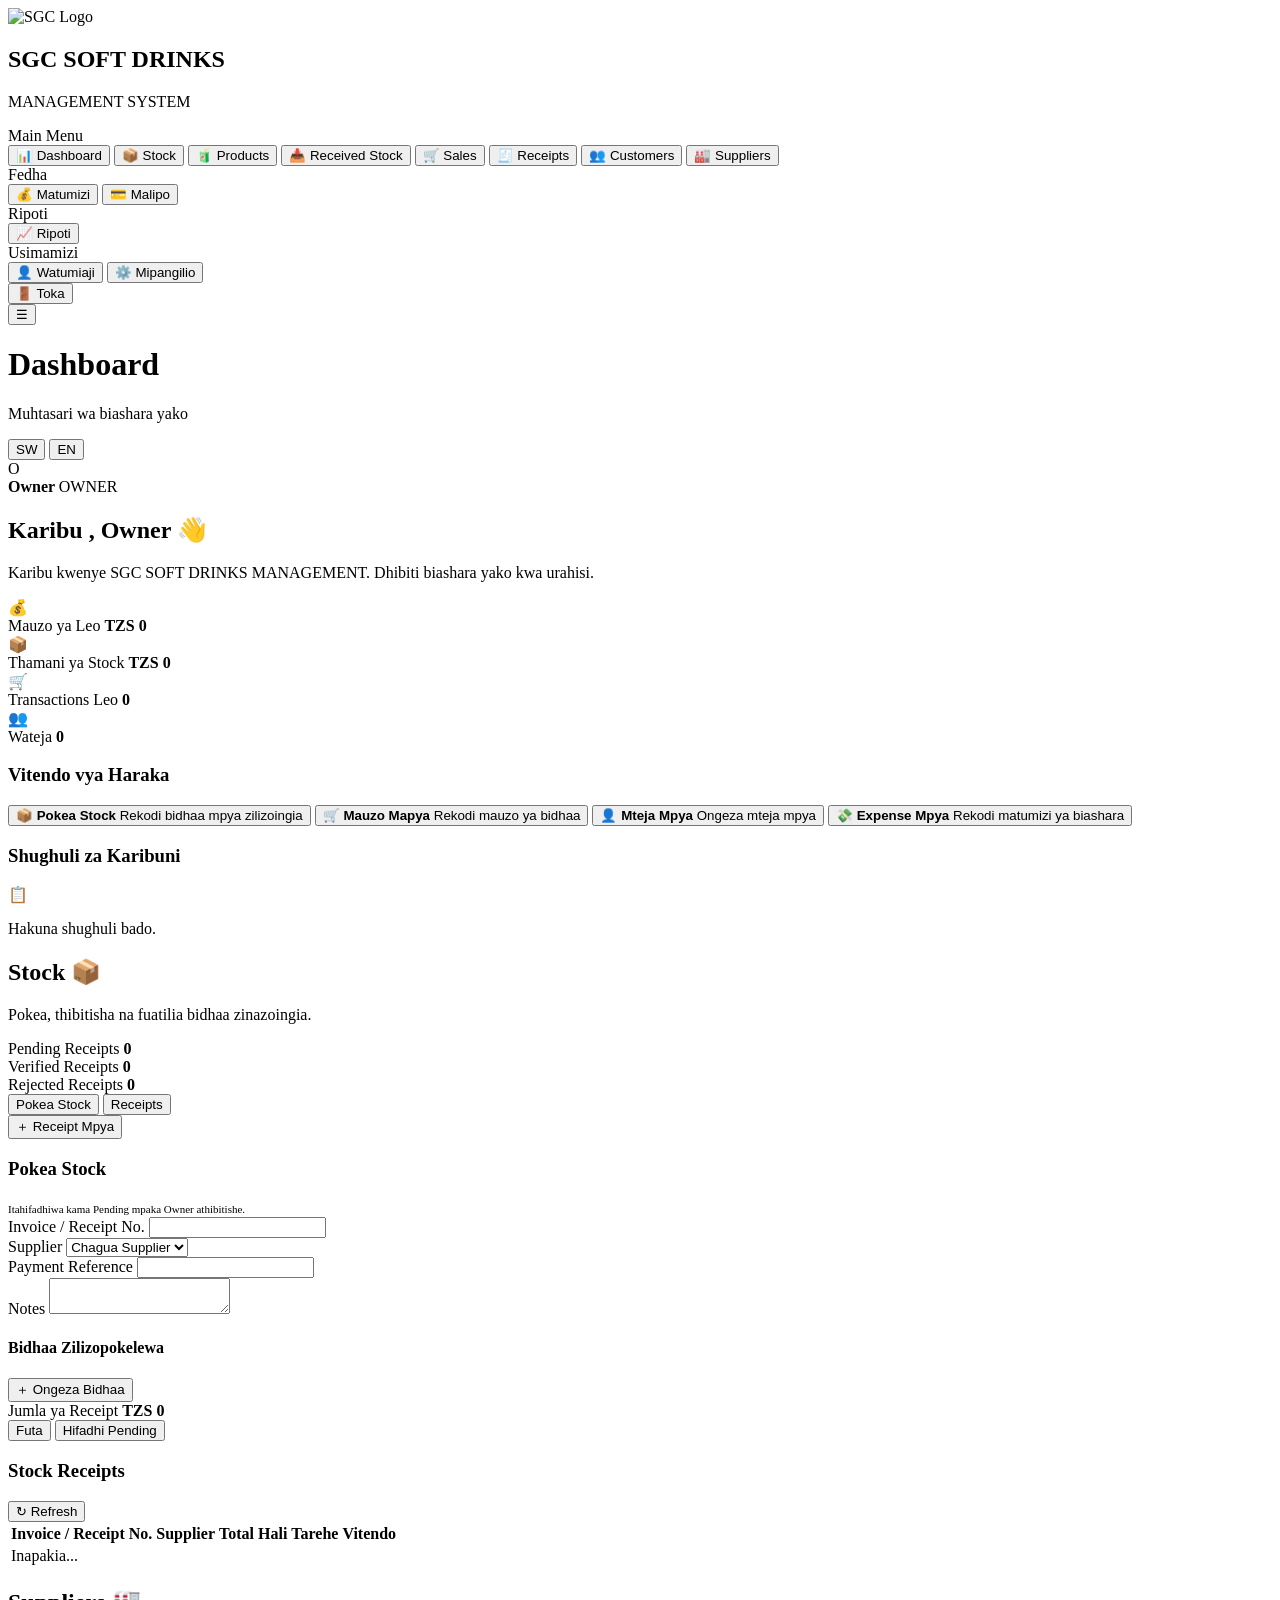
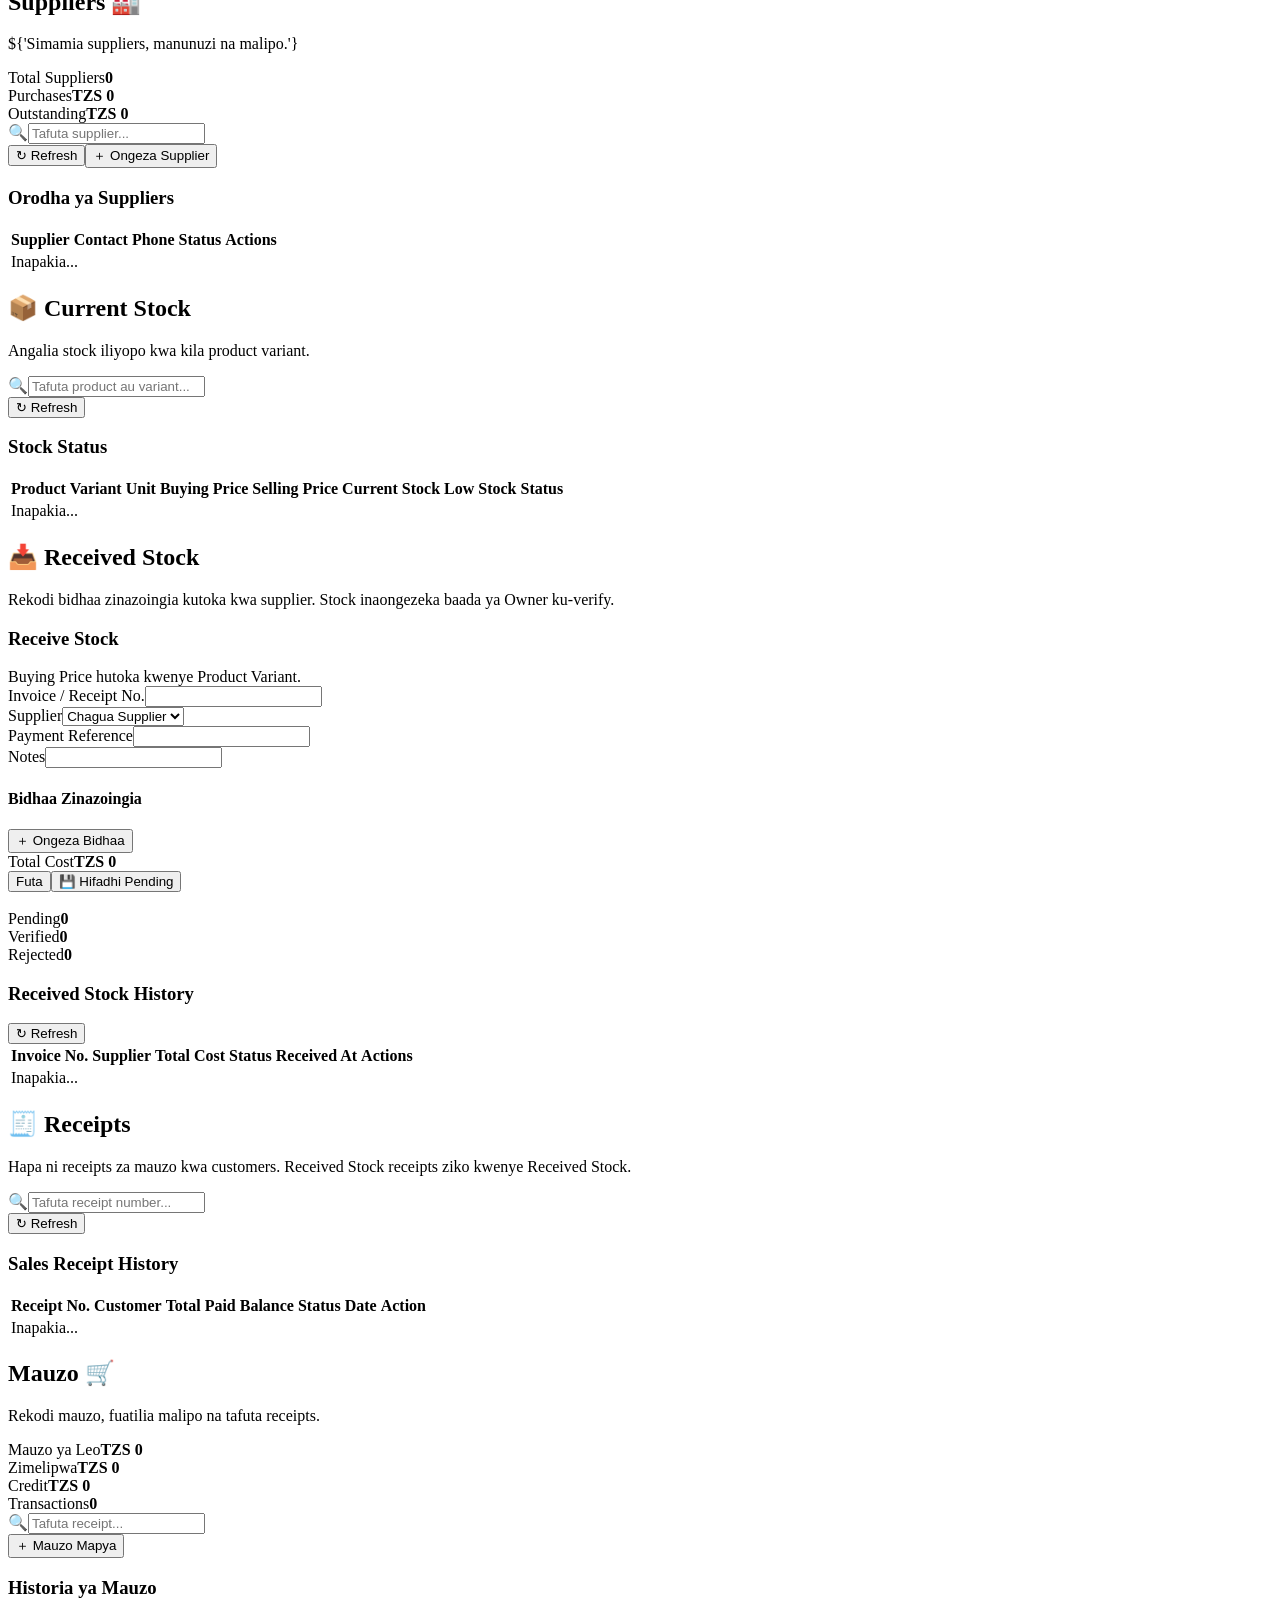
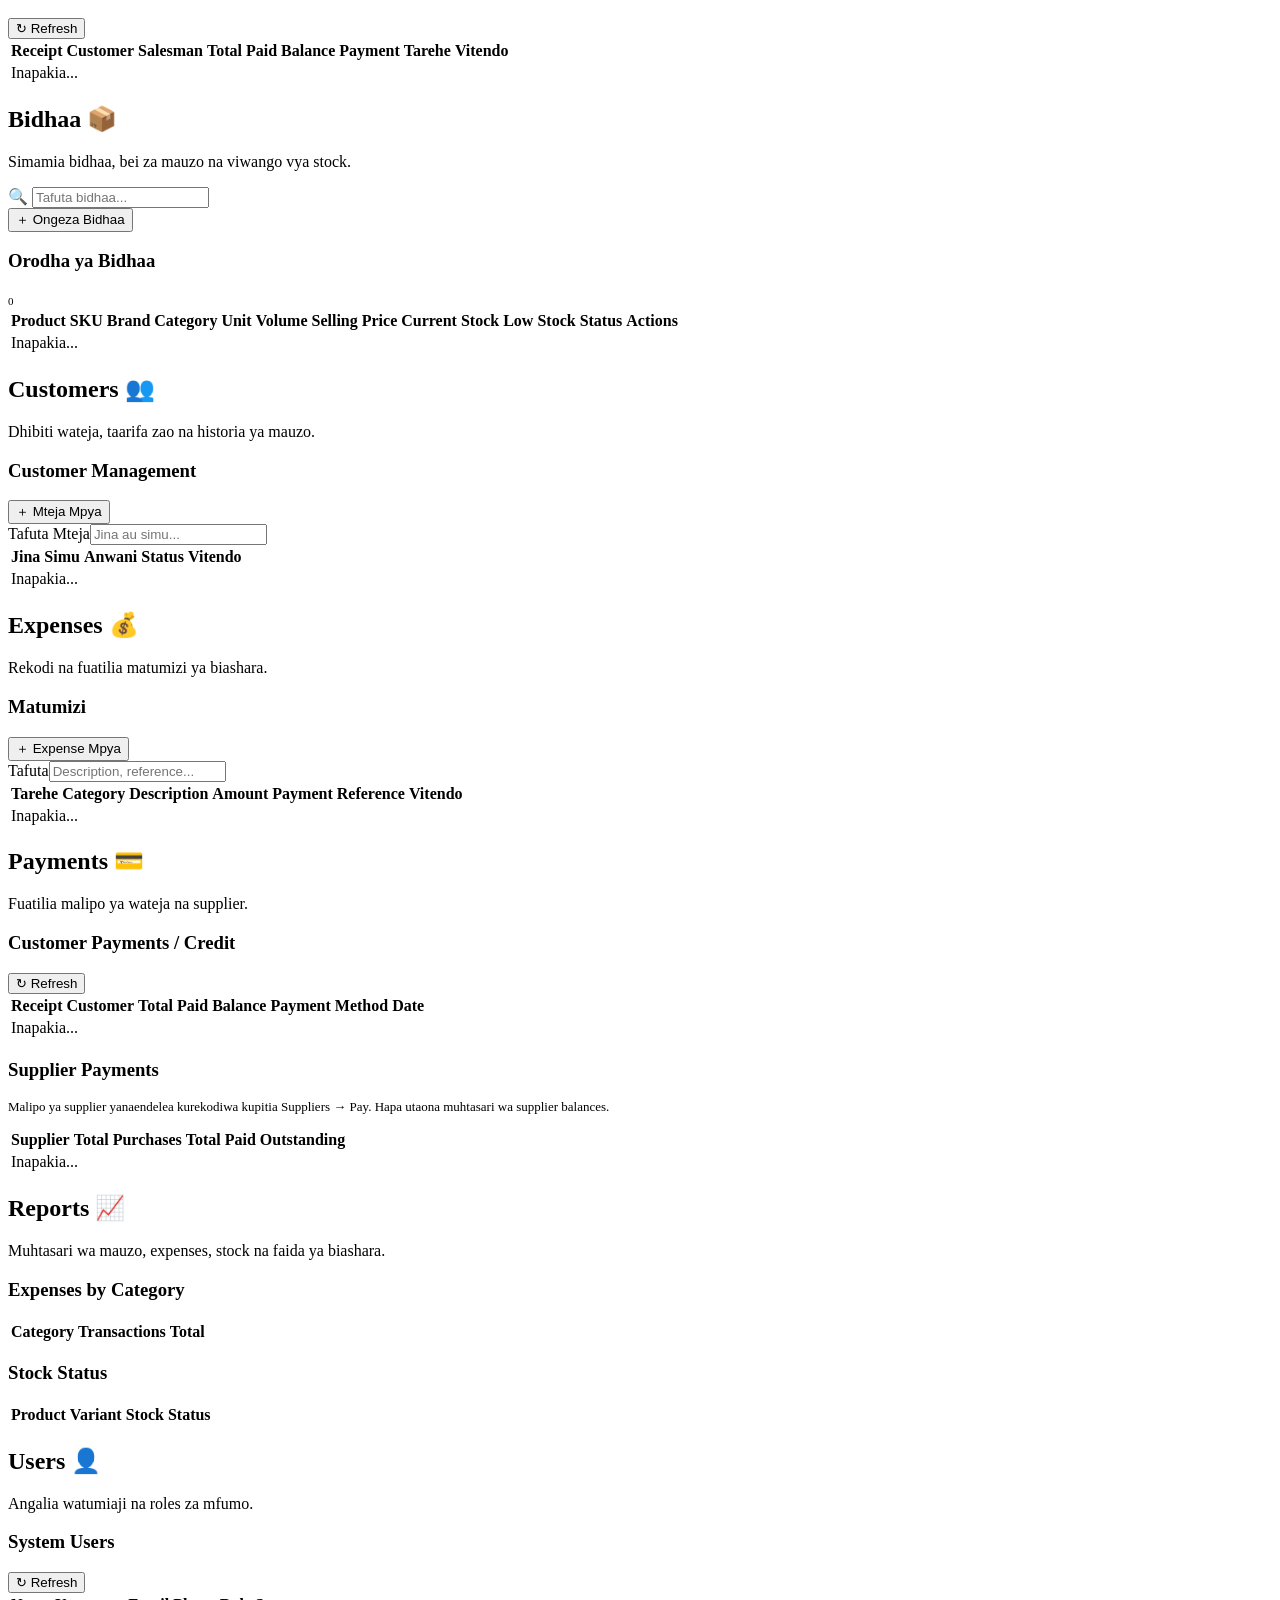
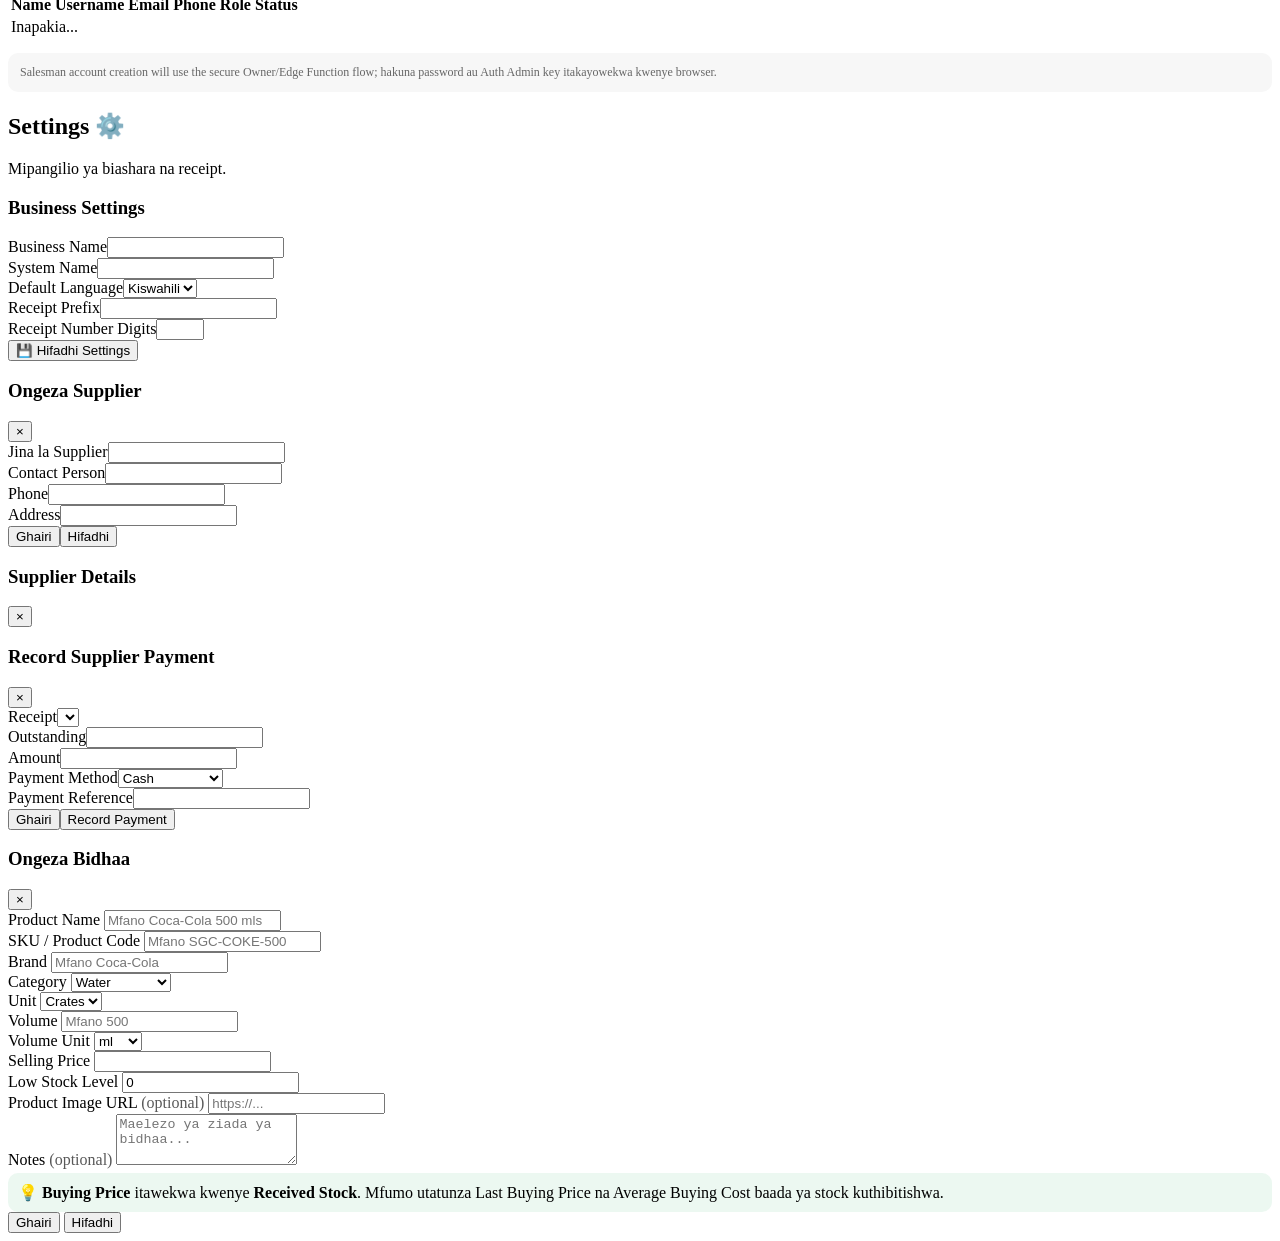
==== commit 5ff067d2: "Update dashboard.html" ====
--- a/dashboard.html
+++ b/dashboard.html
@@ -6,976 +6,7 @@
 
     <title>SGC SOFT DRINKS MANAGEMENT</title>
 
-    <style>
-        :root {
-            --blue: #0b5ed7;
-            --dark-blue: #063b88;
-            --gold: #f4b400;
-            --green: #16a34a;
-            --red: #dc2626;
-            --orange: #f97316;
-            --cyan: #06b6d4;
-            --purple: #7c3aed;
-            --dark: #0f172a;
-            --gray: #64748b;
-            --light: #f1f5f9;
-            --white: #ffffff;
-            --border: #e2e8f0;
-            --shadow: 0 10px 30px rgba(15, 23, 42, .08);
-        }
-
-        * {
-            box-sizing: border-box;
-            margin: 0;
-            padding: 0;
-        }
-
-        body {
-            font-family: Arial, Helvetica, sans-serif;
-            background: var(--light);
-            color: var(--dark);
-            min-height: 100vh;
-        }
-
-        button {
-            font-family: inherit;
-            cursor: pointer;
-        }
-
-        .app {
-            display: flex;
-            min-height: 100vh;
-        }
-
-        /* SIDEBAR */
-        .sidebar {
-            width: 270px;
-            background: linear-gradient(180deg, #063b88, #0b5ed7 60%, #084298);
-            color: white;
-            position: fixed;
-            left: 0;
-            top: 0;
-            bottom: 0;
-            z-index: 1000;
-            overflow-y: auto;
-            transition: .3s;
-        }
-
-        .brand {
-            padding: 24px 18px;
-            text-align: center;
-            border-bottom: 1px solid rgba(255,255,255,.15);
-        }
-
-        .brand img {
-            width: 75px;
-            height: 75px;
-            object-fit: contain;
-            background: white;
-            border-radius: 18px;
-            padding: 6px;
-            margin-bottom: 10px;
-        }
-
-        .brand h2 {
-            font-size: 18px;
-            margin-bottom: 4px;
-        }
-
-        .brand p {
-            font-size: 11px;
-            opacity: .8;
-        }
-
-        .nav {
-            padding: 18px 12px;
-        }
-
-        .nav-title {
-            font-size: 10px;
-            text-transform: uppercase;
-            letter-spacing: 1.5px;
-            opacity: .6;
-            margin: 12px 12px 8px;
-        }
-
-        .nav button {
-            width: 100%;
-            border: 0;
-            background: transparent;
-            color: white;
-            padding: 13px 14px;
-            border-radius: 10px;
-            text-align: left;
-            margin-bottom: 4px;
-            font-size: 14px;
-            transition: .2s;
-        }
-
-        .nav button:hover,
-        .nav button.active {
-            background: rgba(255,255,255,.17);
-        }
-
-        .nav-icon {
-            display: inline-block;
-            width: 28px;
-            font-size: 17px;
-        }
-
-        .logout-btn {
-            margin: 15px 12px 25px;
-            width: calc(100% - 24px);
-            border: 1px solid rgba(255,255,255,.3);
-            background: rgba(220,38,38,.85);
-            color: white;
-            padding: 12px;
-            border-radius: 10px;
-            font-weight: bold;
-        }
-
-        /* MAIN */
-        .main {
-            margin-left: 270px;
-            width: calc(100% - 270px);
-            min-height: 100vh;
-        }
-
-        .topbar {
-            height: 75px;
-            background: white;
-            border-bottom: 1px solid var(--border);
-            display: flex;
-            align-items: center;
-            justify-content: space-between;
-            padding: 0 28px;
-            position: sticky;
-            top: 0;
-            z-index: 900;
-        }
-
-        .menu-btn {
-            display: none;
-            border: 0;
-            background: var(--light);
-            padding: 10px 12px;
-            border-radius: 8px;
-            font-size: 20px;
-        }
-
-        .page-title h1 {
-            font-size: 21px;
-        }
-
-        .page-title p {
-            color: var(--gray);
-            font-size: 12px;
-            margin-top: 3px;
-        }
-
-        .top-actions {
-            display: flex;
-            align-items: center;
-            gap: 12px;
-        }
-
-        .language {
-            display: flex;
-            border: 1px solid var(--border);
-            border-radius: 20px;
-            overflow: hidden;
-        }
-
-        .language button {
-            border: 0;
-            background: white;
-            padding: 7px 11px;
-            font-size: 12px;
-        }
-
-        .language button.active {
-            background: var(--blue);
-            color: white;
-        }
-
-        .user-box {
-            display: flex;
-            align-items: center;
-            gap: 9px;
-            padding: 7px 11px;
-            background: var(--light);
-            border-radius: 25px;
-        }
-
-        .user-avatar {
-            width: 34px;
-            height: 34px;
-            border-radius: 50%;
-            background: linear-gradient(135deg, var(--gold), var(--orange));
-            display: flex;
-            align-items: center;
-            justify-content: center;
-            color: white;
-            font-weight: bold;
-        }
-
-        .user-info strong {
-            display: block;
-            font-size: 12px;
-        }
-
-        .user-info span {
-            display: block;
-            color: var(--gray);
-            font-size: 10px;
-        }
-
-        /* CONTENT */
-        .content {
-            padding: 28px;
-        }
-
-        .welcome {
-            background: linear-gradient(135deg, #063b88, #0b5ed7, #06b6d4);
-            color: white;
-            padding: 28px;
-            border-radius: 18px;
-            box-shadow: var(--shadow);
-            margin-bottom: 25px;
-        }
-
-        .welcome h2 {
-            font-size: 25px;
-            margin-bottom: 8px;
-        }
-
-        .welcome p {
-            opacity: .9;
-            font-size: 14px;
-        }
-
-        .cards {
-            display: grid;
-            grid-template-columns: repeat(4, 1fr);
-            gap: 18px;
-            margin-bottom: 25px;
-        }
-
-        .card {
-            background: white;
-            border: 1px solid var(--border);
-            border-radius: 16px;
-            padding: 20px;
-            box-shadow: var(--shadow);
-        }
-
-        .stat-card {
-            position: relative;
-            overflow: hidden;
-        }
-
-        .stat-card::after {
-            content: "";
-            position: absolute;
-            width: 70px;
-            height: 70px;
-            right: -20px;
-            top: -20px;
-            border-radius: 50%;
-            background: rgba(11,94,215,.08);
-        }
-
-        .stat-icon {
-            width: 43px;
-            height: 43px;
-            display: flex;
-            align-items: center;
-            justify-content: center;
-            border-radius: 12px;
-            color: white;
-            font-size: 20px;
-            margin-bottom: 13px;
-        }
-
-        .blue {
-            background: var(--blue);
-        }
-
-        .green {
-            background: var(--green);
-        }
-
-        .orange {
-            background: var(--orange);
-        }
-
-        .purple {
-            background: var(--purple);
-        }
-
-        .stat-card span {
-            display: block;
-            color: var(--gray);
-            font-size: 12px;
-            margin-bottom: 7px;
-        }
-
-        .stat-card strong {
-            font-size: 23px;
-        }
-
-        .grid-two {
-            display: grid;
-            grid-template-columns: 1.5fr 1fr;
-            gap: 20px;
-        }
-
-        .section-card {
-            background: white;
-            border: 1px solid var(--border);
-            border-radius: 16px;
-            box-shadow: var(--shadow);
-            overflow: hidden;
-        }
-
-        .section-head {
-            padding: 18px 20px;
-            border-bottom: 1px solid var(--border);
-            display: flex;
-            align-items: center;
-            justify-content: space-between;
-        }
-
-        .section-head h3 {
-            font-size: 15px;
-        }
-
-        .quick-actions {
-            padding: 18px;
-            display: grid;
-            grid-template-columns: repeat(2, 1fr);
-            gap: 12px;
-        }
-
-        .quick-action {
-            border: 1px solid var(--border);
-            background: white;
-            padding: 16px;
-            border-radius: 12px;
-            text-align: left;
-            transition: .2s;
-        }
-
-        .quick-action:hover {
-            border-color: var(--blue);
-            transform: translateY(-2px);
-            box-shadow: 0 6px 15px rgba(11,94,215,.12);
-        }
-
-        .quick-action strong {
-            display: block;
-            font-size: 13px;
-            margin-bottom: 5px;
-        }
-
-        .quick-action span {
-            font-size: 11px;
-            color: var(--gray);
-        }
-
-        .empty-state {
-            text-align: center;
-            padding: 35px 20px;
-            color: var(--gray);
-        }
-
-        .empty-state div {
-            font-size: 35px;
-            margin-bottom: 10px;
-        }
-
-        .empty-state p {
-            font-size: 12px;
-        }
-
-
-        /* PRODUCTS PAGE */
-        .page-view { display: none; }
-        .page-view.active { display: block; }
-        .page-view.sgc-force-active { display: block !important; visibility: visible !important; }
-
-        .products-toolbar {
-            display: flex;
-            gap: 12px;
-            align-items: center;
-            justify-content: space-between;
-            margin-bottom: 18px;
-            flex-wrap: wrap;
-        }
-
-        .search-box {
-            flex: 1;
-            min-width: 220px;
-            position: relative;
-        }
-
-        .search-box input {
-            width: 100%;
-            padding: 12px 14px 12px 42px;
-            border: 1px solid var(--border);
-            border-radius: 11px;
-            outline: none;
-            font-size: 13px;
-            background: white;
-        }
-
-        .search-box input:focus {
-            border-color: var(--blue);
-            box-shadow: 0 0 0 3px rgba(11,94,215,.08);
-        }
-
-        .search-icon {
-            position: absolute;
-            left: 14px;
-            top: 50%;
-            transform: translateY(-50%);
-            color: var(--gray);
-        }
-
-        .primary-btn {
-            border: 0;
-            background: linear-gradient(135deg, var(--blue), var(--purple));
-            color: white;
-            padding: 12px 17px;
-            border-radius: 11px;
-            font-weight: bold;
-            font-size: 13px;
-            box-shadow: 0 7px 18px rgba(11,94,215,.18);
-        }
-
-        .primary-btn:hover { transform: translateY(-1px); }
-
-        .table-card {
-            background: white;
-            border: 1px solid var(--border);
-            border-radius: 16px;
-            box-shadow: var(--shadow);
-            overflow: hidden;
-        }
-
-        .table-wrap { overflow-x: auto; }
-
-        .products-table {
-            width: 100%;
-            border-collapse: collapse;
-            min-width: 760px;
-        }
-
-        .products-table th,
-        .products-table td {
-            padding: 14px 16px;
-            border-bottom: 1px solid var(--border);
-            text-align: left;
-            font-size: 13px;
-            white-space: nowrap;
-        }
-
-        .products-table th {
-            background: #f8fafc;
-            color: var(--gray);
-            font-size: 11px;
-            text-transform: uppercase;
-            letter-spacing: .4px;
-        }
-
-        .products-table tr:last-child td { border-bottom: 0; }
-
-        .product-name {
-            font-weight: bold;
-            color: var(--dark);
-        }
-
-        .price {
-            font-weight: bold;
-            color: var(--green);
-        }
-
-        .status-badge {
-            display: inline-flex;
-            align-items: center;
-            gap: 5px;
-            padding: 5px 9px;
-            border-radius: 20px;
-            font-size: 11px;
-            font-weight: bold;
-        }
-
-        .status-active {
-            color: #166534;
-            background: #dcfce7;
-        }
-
-        .status-inactive {
-            color: #991b1b;
-            background: #fee2e2;
-        }
-
-        .table-actions {
-            display: flex;
-            gap: 7px;
-        }
-
-        .small-btn {
-            border: 1px solid var(--border);
-            background: white;
-            padding: 7px 10px;
-            border-radius: 8px;
-            font-size: 11px;
-            font-weight: bold;
-        }
-
-        .small-btn:hover { border-color: var(--blue); }
-        .small-btn.edit { color: var(--blue); }
-        .small-btn.activate { color: var(--green); }
-        .small-btn.deactivate { color: var(--red); }
-
-        .loading-row,
-        .empty-row {
-            text-align: center !important;
-            color: var(--gray);
-            padding: 35px !important;
-        }
-
-        .modal-backdrop {
-            position: fixed;
-            inset: 0;
-            background: rgba(15,23,42,.55);
-            display: none;
-            align-items: center;
-            justify-content: center;
-            padding: 18px;
-            z-index: 2000;
-        }
-
-        .modal-backdrop.show { display: flex; }
-
-        .modal {
-            width: 100%;
-            max-width: 520px;
-            background: white;
-            border-radius: 18px;
-            box-shadow: 0 25px 70px rgba(15,23,42,.25);
-            overflow: hidden;
-        }
-
-        .modal-head {
-            padding: 18px 20px;
-            color: white;
-            background: linear-gradient(135deg, #063b88, #0b5ed7, #7c3aed);
-            display: flex;
-            align-items: center;
-            justify-content: space-between;
-        }
-
-        .modal-head h3 { font-size: 17px; }
-
-        .modal-close {
-            border: 0;
-            background: rgba(255,255,255,.15);
-            color: white;
-            width: 34px;
-            height: 34px;
-            border-radius: 9px;
-            font-size: 20px;
-        }
-
-        .modal-body { padding: 22px; }
-
-        .form-group { margin-bottom: 15px; }
-
-        .form-group label {
-            display: block;
-            font-size: 12px;
-            font-weight: bold;
-            margin-bottom: 7px;
-        }
-
-        .form-group input {
-            width: 100%;
-            padding: 12px 13px;
-            border: 1px solid var(--border);
-            border-radius: 10px;
-            outline: none;
-            font-size: 13px;
-        }
-
-        .form-group input:focus {
-            border-color: var(--blue);
-            box-shadow: 0 0 0 3px rgba(11,94,215,.08);
-        }
-
-        .form-hint {
-            color: var(--gray);
-            font-size: 10px;
-            margin-top: 5px;
-        }
-
-        .modal-actions {
-            display: flex;
-            justify-content: flex-end;
-            gap: 9px;
-            margin-top: 20px;
-        }
-
-        .secondary-btn {
-            border: 1px solid var(--border);
-            background: white;
-            color: var(--dark);
-            padding: 11px 16px;
-            border-radius: 10px;
-            font-weight: bold;
-        }
-
-        .modal-message {
-            display: none;
-            padding: 10px 12px;
-            border-radius: 9px;
-            margin-bottom: 14px;
-            font-size: 12px;
-        }
-
-        .modal-message.show { display: block; }
-        .modal-message.success { background: #dcfce7; color: #166534; }
-        .modal-message.error { background: #fee2e2; color: #991b1b; }
-
-
-        /* STOCK / RECEIVE STOCK PAGE */
-        .stock-summary {
-            display: grid;
-            grid-template-columns: repeat(3, 1fr);
-            gap: 15px;
-            margin-bottom: 18px;
-        }
-
-        .stock-mini-card {
-            background: white;
-            border: 1px solid var(--border);
-            border-radius: 14px;
-            padding: 16px;
-            box-shadow: var(--shadow);
-        }
-
-        .stock-mini-card span {
-            display: block;
-            color: var(--gray);
-            font-size: 11px;
-            margin-bottom: 6px;
-        }
-
-        .stock-mini-card strong {
-            font-size: 20px;
-        }
-
-        .stock-toolbar {
-            display: flex;
-            justify-content: space-between;
-            align-items: center;
-            gap: 12px;
-            flex-wrap: wrap;
-            margin-bottom: 18px;
-        }
-
-        .stock-tabs {
-            display: flex;
-            gap: 7px;
-            background: #eaf0f8;
-            padding: 5px;
-            border-radius: 11px;
-        }
-
-        .stock-tab {
-            border: 0;
-            background: transparent;
-            padding: 9px 13px;
-            border-radius: 8px;
-            font-size: 12px;
-            font-weight: bold;
-        }
-
-        .stock-tab.active {
-            background: white;
-            color: var(--blue);
-            box-shadow: 0 3px 10px rgba(15,23,42,.08);
-        }
-
-        .stock-panel { display: none; }
-        .stock-panel.active { display: block; }
-
-        .receipt-form-card {
-            background: white;
-            border: 1px solid var(--border);
-            border-radius: 16px;
-            box-shadow: var(--shadow);
-            overflow: hidden;
-        }
-
-        .receipt-form-head {
-            padding: 18px 20px;
-            border-bottom: 1px solid var(--border);
-            display: flex;
-            justify-content: space-between;
-            align-items: center;
-            gap: 12px;
-        }
-
-        .receipt-form-head h3 { font-size: 15px; }
-
-        .receipt-form-body { padding: 20px; }
-
-        .form-grid {
-            display: grid;
-            grid-template-columns: repeat(3, 1fr);
-            gap: 14px;
-        }
-
-        .full-width { grid-column: 1 / -1; }
-
-        .form-group select,
-        .form-group textarea {
-            width: 100%;
-            padding: 12px 13px;
-            border: 1px solid var(--border);
-            border-radius: 10px;
-            outline: none;
-            font-size: 13px;
-            background: white;
-        }
-
-        .form-group textarea {
-            min-height: 82px;
-            resize: vertical;
-        }
-
-        .form-group select:focus,
-        .form-group textarea:focus {
-            border-color: var(--blue);
-            box-shadow: 0 0 0 3px rgba(11,94,215,.08);
-        }
-
-        .items-head {
-            display: flex;
-            align-items: center;
-            justify-content: space-between;
-            margin: 22px 0 10px;
-        }
-
-        .items-head h4 { font-size: 13px; }
-
-        .add-line-btn {
-            border: 1px solid #bfdbfe;
-            background: #eff6ff;
-            color: var(--blue);
-            padding: 8px 11px;
-            border-radius: 9px;
-            font-size: 11px;
-            font-weight: bold;
-        }
-
-        .receipt-items {
-            display: grid;
-            gap: 10px;
-        }
-
-        .receipt-item-row {
-            display: grid;
-            grid-template-columns: 2.1fr 1fr 1fr 1fr 38px;
-            gap: 9px;
-            align-items: end;
-            padding: 12px;
-            border: 1px solid var(--border);
-            border-radius: 11px;
-            background: #fafcff;
-        }
-
-        .receipt-item-row .form-group { margin-bottom: 0; }
-
-        .line-total-box {
-            padding: 12px 8px;
-            font-size: 12px;
-            font-weight: bold;
-            color: var(--green);
-            text-align: right;
-        }
-
-        .remove-line-btn {
-            width: 38px;
-            height: 38px;
-            border: 0;
-            background: #fee2e2;
-            color: var(--red);
-            border-radius: 9px;
-            font-weight: bold;
-            font-size: 16px;
-        }
-
-        .receipt-total {
-            margin-top: 16px;
-            display: flex;
-            justify-content: flex-end;
-            align-items: center;
-            gap: 12px;
-            padding: 15px;
-            background: linear-gradient(135deg, #f8fafc, #eef6ff);
-            border-radius: 12px;
-        }
-
-        .receipt-total span {
-            color: var(--gray);
-            font-size: 12px;
-        }
-
-        .receipt-total strong {
-            font-size: 21px;
-            color: var(--blue);
-        }
-
-        .receipt-actions {
-            display: flex;
-            justify-content: flex-end;
-            gap: 9px;
-            margin-top: 18px;
-        }
-
-        .receipt-status {
-            display: inline-flex;
-            padding: 5px 9px;
-            border-radius: 20px;
-            font-size: 10px;
-            font-weight: bold;
-        }
-
-        .receipt-status.pending { background: #fef3c7; color: #92400e; }
-        .receipt-status.verified { background: #dcfce7; color: #166534; }
-        .receipt-status.rejected { background: #fee2e2; color: #991b1b; }
-
-        .receipt-actions-cell {
-            display: flex;
-            gap: 6px;
-            flex-wrap: wrap;
-        }
-
-        .stock-message {
-            display: none;
-            margin-bottom: 15px;
-            padding: 10px 12px;
-            border-radius: 9px;
-            font-size: 12px;
-        }
-
-        .stock-message.show { display: block; }
-        .stock-message.success { background: #dcfce7; color: #166534; }
-        .stock-message.error { background: #fee2e2; color: #991b1b; }
-
-        @media (max-width: 900px) {
-            .sales-summary { grid-template-columns: repeat(2,1fr); }
-            .sales-totals { grid-template-columns: 1fr; }
-            .stock-summary { grid-template-columns: 1fr; }
-            .form-grid { grid-template-columns: 1fr 1fr; }
-            .receipt-item-row { grid-template-columns: 1.7fr 1fr 1fr 1fr 38px; }
-        }
-
-        @media (max-width: 650px) {
-            .sales-summary { grid-template-columns: 1fr; }
-            .sale-item-row { grid-template-columns: 1fr 1fr; }
-            .sale-item-row .product-field { grid-column: 1 / -1; }
-            .receipt-meta { grid-template-columns: 1fr; }
-            .form-grid { grid-template-columns: 1fr; }
-            .receipt-item-row {
-                grid-template-columns: 1fr 1fr;
-            }
-            .receipt-item-row .product-field { grid-column: 1 / -1; }
-            .receipt-item-row .line-total-box { text-align: left; }
-        }
-
-
-        /* SALES PAGE */
-        .sales-summary{display:grid;grid-template-columns:repeat(4,1fr);gap:15px;margin-bottom:18px}.sales-mini-card{background:white;border:1px solid var(--border);border-radius:14px;padding:16px;box-shadow:var(--shadow)}.sales-mini-card span{display:block;color:var(--gray);font-size:11px;margin-bottom:6px}.sales-mini-card strong{font-size:19px}.sales-toolbar{display:flex;gap:12px;justify-content:space-between;align-items:center;flex-wrap:wrap;margin-bottom:18px}.sales-search{flex:1;min-width:230px}.sales-form-card{background:white;border:1px solid var(--border);border-radius:16px;box-shadow:var(--shadow);overflow:hidden}.sales-form-head{padding:18px 20px;border-bottom:1px solid var(--border);display:flex;justify-content:space-between;align-items:center;gap:12px}.sales-form-head h3{font-size:15px}.sales-form-body{padding:20px}.sales-items{display:grid;gap:10px;margin-top:10px}.sale-item-row{display:grid;grid-template-columns:2fr .8fr 1fr 1fr 38px;gap:9px;align-items:end;padding:12px;border:1px solid var(--border);border-radius:11px;background:#fafcff}.sale-item-row .form-group{margin-bottom:0}.sale-price-readonly{background:#f8fafc;color:var(--green);font-weight:bold}.sale-line-total{padding:12px 8px;font-size:12px;font-weight:bold;color:var(--blue);text-align:right}.sales-totals{margin-top:16px;display:grid;grid-template-columns:repeat(3,1fr);gap:12px}.sale-total-box{padding:14px;background:linear-gradient(135deg,#f8fafc,#eef6ff);border-radius:12px}.sale-total-box span{display:block;color:var(--gray);font-size:11px;margin-bottom:5px}.sale-total-box strong{font-size:18px;color:var(--blue)}.sale-message{display:none;margin-bottom:15px;padding:10px 12px;border-radius:9px;font-size:12px}.sale-message.show{display:block}.sale-message.success{background:#dcfce7;color:#166534}.sale-message.error{background:#fee2e2;color:#991b1b}.sale-receipt-modal .modal{max-width:620px}.receipt-paper{padding:24px;background:white}.receipt-brand{text-align:center;border-bottom:1px dashed #cbd5e1;padding-bottom:14px;margin-bottom:14px}.receipt-brand img{width:65px;height:65px;object-fit:contain}.receipt-brand h2{font-size:18px;margin:5px 0 2px}.receipt-brand p{font-size:10px;color:var(--gray)}.receipt-meta{display:grid;grid-template-columns:1fr 1fr;gap:7px 18px;font-size:11px;margin-bottom:15px}.receipt-meta div{display:flex;justify-content:space-between;gap:8px}.receipt-meta span{color:var(--gray)}.receipt-paper table{width:100%;border-collapse:collapse;font-size:11px}.receipt-paper th,.receipt-paper td{padding:7px 4px;border-bottom:1px solid #e2e8f0;text-align:left}.receipt-paper th:last-child,.receipt-paper td:last-child{text-align:right}.receipt-grand{margin-top:12px;margin-left:auto;max-width:260px}.receipt-grand div{display:flex;justify-content:space-between;padding:5px 0;font-size:12px}.receipt-grand .grand{border-top:2px solid #0f172a;font-weight:bold;font-size:15px;padding-top:8px}.receipt-footer{text-align:center;border-top:1px dashed #cbd5e1;margin-top:18px;padding-top:12px;color:var(--gray);font-size:10px}@media print{body *{visibility:hidden!important}#saleReceiptModal,#saleReceiptModal *{visibility:visible!important}#saleReceiptModal{position:absolute!important;inset:0!important;background:white!important;display:block!important;padding:0!important}#saleReceiptModal .modal{max-width:none;width:100%;box-shadow:none;border-radius:0}#saleReceiptModal .modal-head,#saleReceiptModal .modal-actions{display:none!important}}
-
-        /* MOBILE */
-        @media (max-width: 1100px) {
-            .cards {
-                grid-template-columns: repeat(2, 1fr);
-            }
-
-            .grid-two {
-                grid-template-columns: 1fr;
-            }
-        }
-
-        @media (max-width: 800px) {
-            .sidebar {
-                transform: translateX(-100%);
-            }
-
-            .sidebar.open {
-                transform: translateX(0);
-            }
-
-            .main {
-                margin-left: 0;
-                width: 100%;
-            }
-
-            .menu-btn {
-                display: block;
-            }
-
-            .topbar {
-                padding: 0 15px;
-            }
-
-            .page-title {
-                display: none;
-            }
-
-            .user-info {
-                display: none;
-            }
-
-            .content {
-                padding: 15px;
-            }
-
-            .welcome {
-                padding: 22px;
-            }
-
-            .welcome h2 {
-                font-size: 21px;
-            }
-        }
-
-        @media (max-width: 550px) {
-            .cards {
-                grid-template-columns: 1fr;
-            }
-
-            .quick-actions {
-                grid-template-columns: 1fr;
-            }
-
-            .top-actions {
-                gap: 6px;
-            }
-        }
-    
-        /* SUPPLIERS UI — S6.4F */
-        .supplier-summary{display:grid;grid-template-columns:repeat(3,1fr);gap:14px;margin-bottom:18px}.supplier-mini-card{background:#fff;border:1px solid var(--border);border-radius:14px;padding:16px;box-shadow:0 6px 20px rgba(15,23,42,.05)}.supplier-mini-card span{display:block;color:var(--gray);font-size:12px;margin-bottom:7px}.supplier-mini-card strong{font-size:21px;color:var(--blue)}.supplier-toolbar{display:flex;gap:10px;align-items:center;justify-content:space-between;margin-bottom:16px;flex-wrap:wrap}.supplier-actions{display:flex;gap:7px;flex-wrap:wrap}.supplier-actions button{border:0;border-radius:8px;padding:7px 9px;font-size:11px;cursor:pointer}.supplier-view{background:#eff6ff;color:#1d4ed8}.supplier-edit{background:#f3e8ff;color:#7e22ce}.supplier-pay{background:#dcfce7;color:#166534}.supplier-toggle{background:#fef3c7;color:#92400e}.supplier-message{display:none;padding:10px 12px;border-radius:9px;font-size:12px;margin-bottom:12px}.supplier-message.show{display:block}.supplier-message.success{background:#dcfce7;color:#166534}.supplier-message.error{background:#fee2e2;color:#991b1b}.supplier-modal-grid{display:grid;grid-template-columns:1fr 1fr;gap:12px}.supplier-detail-grid{display:grid;grid-template-columns:repeat(3,1fr);gap:10px;margin-bottom:15px}.supplier-detail-card{background:#f8fafc;border:1px solid var(--border);border-radius:10px;padding:12px}.supplier-detail-card span{display:block;color:var(--gray);font-size:11px}.supplier-detail-card strong{display:block;margin-top:4px;font-size:15px}.supplier-history{margin-top:15px}.supplier-history h4{margin-bottom:9px}.supplier-status{display:inline-flex;padding:4px 8px;border-radius:20px;font-size:10px;font-weight:700}.supplier-status.paid{background:#dcfce7;color:#166534}.supplier-status.partial{background:#fef3c7;color:#92400e}.supplier-status.unpaid{background:#fee2e2;color:#991b1b}.supplier-modal-wide{max-width:1050px!important}.supplier-payment-box{background:#f8fafc;border:1px solid var(--border);border-radius:12px;padding:14px;margin-top:14px}.supplier-payment-box h4{margin-bottom:10px}@media(max-width:800px){.supplier-summary,.supplier-detail-grid{grid-template-columns:1fr}.supplier-modal-grid{grid-template-columns:1fr}}
-</style>
-
-<style>
-#currentStockPage .table-wrap,#receivedStockPage .table-wrap,#receiptsPage .table-wrap{overflow-x:auto}.rs-line{display:grid;grid-template-columns:2fr 1fr 1fr 1fr 42px;gap:10px;align-items:end;margin-bottom:10px}.rs-line .form-group{margin:0}.rs-line input[readonly]{background:#f1f5f9}.danger-line{border:0;background:#fee2e2;color:#991b1b;border-radius:8px;height:38px;cursor:pointer}@media(max-width:800px){.rs-line{grid-template-columns:1fr 1fr}.danger-line{grid-column:auto}}
-</style>
+    <link rel="stylesheet" href="dashboard.css">
 </head>
 
 <body>
@@ -1080,7 +111,6 @@
 
     </aside>
 
-
     <!-- MAIN -->
     <main class="main">
 
@@ -1126,7 +156,6 @@
             </div>
 
         </header>
-
 
         <section class="content">
 
@@ -1150,7 +179,6 @@
 
             </div>
 
-
             <!-- STAT CARDS -->
             <div class="cards">
 
@@ -1171,7 +199,6 @@
 
                 </div>
 
-
                 <!-- STOCK VALUE -->
                 <div class="card stat-card">
 
@@ -1189,7 +216,6 @@
 
                 </div>
 
-
                 <!-- TODAY TRANSACTIONS -->
                 <div class="card stat-card">
 
@@ -1207,7 +233,6 @@
 
                 </div>
 
-
                 <!-- CUSTOMERS -->
                 <div class="card stat-card">
 
@@ -1226,7 +251,6 @@
                 </div>
 
             </div>
-
 
             <!-- LOWER CONTENT -->
             <div class="grid-two">
@@ -1259,7 +283,6 @@
 
                         </button>
 
-
                         <button class="quick-action" id="quickSaleBtn">
 
                             <strong>
@@ -1275,7 +298,6 @@
 
                         </button>
 
-
                         <button class="quick-action">
 
                             <strong>
@@ -1291,7 +313,6 @@
 
                         </button>
 
-
                         <button class="quick-action">
 
                             <strong>
@@ -1311,7 +332,6 @@
 
                 </div>
 
-
                 <!-- ACTIVITY -->
                 <div class="section-card">
 
@@ -1336,7 +356,6 @@
                 </div>
 
             </div>
-
 
             <!-- STOCK PAGE -->
             <section class="page-view" id="stockPage">
@@ -1446,7 +465,7 @@
                     <div class="table-card">
                         <div class="section-head">
                             <h3 data-i18n="stock_receipts">Stock Receipts</h3>
-                            <button class="small-btn" id="refreshStockReceiptsBtn">↻ <span data-i18n="refresh">Refresh</span></button>
+                            <button class="small-btn" id="refreshReceiptsBtn">↻ <span data-i18n="refresh">Refresh</span></button>
                         </div>
 
                         <div class="table-wrap">
@@ -1472,7 +491,6 @@
                 </div>
 
             </section>
-
 
             <!-- SUPPLIERS PAGE — S6.4F -->
             <section class="page-view" id="suppliersPage">
@@ -1632,8 +650,6 @@
                 </div>
             </section>
 
-
-
             <!-- CUSTOMERS PAGE -->
             <section class="page-view" id="customersPage">
                 <div class="welcome"><h2>Customers 👥</h2><p>Dhibiti wateja, taarifa zao na historia ya mauzo.</p></div>
@@ -1652,19 +668,19 @@
                 <div class="stock-summary" id="expenseSummaryCards"></div>
                 <div class="section-card">
                     <div class="section-head"><h3>Matumizi</h3><button class="primary-btn" id="addExpenseBtn">＋ Expense Mpya</button></div>
-                    <div class="form-grid"><div class="form-group"><label>Tafuta</label><input id="expenseSearch" placeholder="Description, category, reference..."></div></div>
+                    <div class="form-grid"><div class="form-group"><label>Tafuta</label><input id="expenseSearch" placeholder="Description, reference..."></div></div>
                     <div class="table-wrap"><table class="products-table"><thead><tr><th>Tarehe</th><th>Category</th><th>Description</th><th>Amount</th><th>Payment</th><th>Reference</th><th>Vitendo</th></tr></thead><tbody id="expensesBody"><tr><td colspan="7" class="loading-row">Inapakia...</td></tr></tbody></table></div>
                 </div>
             </section>
 
             <!-- PAYMENTS PAGE -->
             <section class="page-view" id="paymentsPage">
-                <div class="welcome"><h2>Payments 💳</h2><p>Fuatilia malipo ya wateja na supplier, na rekodi partial/full payments kwa usalama.</p></div>
+                <div class="welcome"><h2>Payments 💳</h2><p>Fuatilia malipo ya wateja na supplier.</p></div>
                 <div class="section-card">
                     <div class="section-head"><h3>Customer Payments / Credit</h3><button class="secondary-btn" id="refreshPaymentsBtn">↻ Refresh</button></div>
-                    <div class="table-wrap"><table class="products-table"><thead><tr><th>Receipt</th><th>Customer</th><th>Total</th><th>Paid</th><th>Balance</th><th>Payment Method</th><th>Date</th><th>Vitendo</th></tr></thead><tbody id="customerPaymentsBody"><tr><td colspan="8" class="loading-row">Inapakia...</td></tr></tbody></table></div>
-                </div>
-                <div class="section-card" style="margin-top:16px"><div class="section-head"><h3>Supplier Payments</h3></div><p style="color:var(--gray);font-size:13px">Malipo ya supplier yanaweza kurekodiwa kupitia Suppliers → Pay. Hapa utaona muhtasari wa supplier balances.</p><div class="table-wrap"><table class="products-table"><thead><tr><th>Supplier</th><th>Total Purchases</th><th>Total Paid</th><th>Outstanding</th></tr></thead><tbody id="supplierPaymentsBody"><tr><td colspan="4" class="loading-row">Inapakia...</td></tr></tbody></table></div></div>
+                    <div class="table-wrap"><table class="products-table"><thead><tr><th>Receipt</th><th>Customer</th><th>Total</th><th>Paid</th><th>Balance</th><th>Payment Method</th><th>Date</th></tr></thead><tbody id="customerPaymentsBody"><tr><td colspan="7" class="loading-row">Inapakia...</td></tr></tbody></table></div>
+                </div>
+                <div class="section-card" style="margin-top:16px"><div class="section-head"><h3>Supplier Payments</h3></div><p style="color:var(--gray);font-size:13px">Malipo ya supplier yanaendelea kurekodiwa kupitia Suppliers → Pay. Hapa utaona muhtasari wa supplier balances.</p><div class="table-wrap"><table class="products-table"><thead><tr><th>Supplier</th><th>Total Purchases</th><th>Total Paid</th><th>Outstanding</th></tr></thead><tbody id="supplierPaymentsBody"><tr><td colspan="4" class="loading-row">Inapakia...</td></tr></tbody></table></div></div>
             </section>
 
             <!-- REPORTS PAGE -->
@@ -1709,8 +725,6 @@
 
 </div>
 
-
-
     <!-- SUPPLIER MODALS — S6.4F -->
     <div class="modal-backdrop" id="supplierModal">
         <div class="modal">
@@ -1750,65 +764,6 @@
         </div>
     </div>
 
-    <!-- PHASE 2 FUNCTIONAL MODALS -->
-    <div class="modal-backdrop" id="customerModal">
-        <div class="modal">
-            <div class="modal-head"><h3 id="customerModalTitle">Mteja Mpya</h3><button class="modal-close" id="closeCustomerModal">×</button></div>
-            <div class="modal-body">
-                <div class="modal-message" id="customerModalMessage"></div>
-                <form id="customerForm"><input type="hidden" id="customerId">
-                    <div class="form-group"><label>Jina la Mteja</label><input id="customerName" required></div>
-                    <div class="form-grid" style="grid-template-columns:1fr 1fr;">
-                        <div class="form-group"><label>Simu</label><input id="customerPhone" type="tel"></div>
-                        <div class="form-group"><label>Anwani</label><input id="customerAddress"></div>
-                    </div>
-                    <div class="modal-actions"><button type="button" class="secondary-btn" id="cancelCustomerBtn">Ghairi</button><button type="submit" class="primary-btn" id="saveCustomerBtn">Hifadhi</button></div>
-                </form>
-            </div>
-        </div>
-    </div>
-
-    <div class="modal-backdrop" id="expenseModal">
-        <div class="modal">
-            <div class="modal-head"><h3 id="expenseModalTitle">Expense Mpya</h3><button class="modal-close" id="closeExpenseModal">×</button></div>
-            <div class="modal-body">
-                <div class="modal-message" id="expenseModalMessage"></div>
-                <form id="expenseForm"><input type="hidden" id="expenseId">
-                    <div class="form-grid" style="grid-template-columns:1fr 1fr;">
-                        <div class="form-group"><label>Category</label><select id="expenseCategory" required><option value="food">Food</option><option value="rent">Rent</option><option value="transport">Transport</option><option value="tra">TRA</option><option value="municipality">Municipality</option><option value="electricity">Electricity</option><option value="water">Water</option><option value="fuel">Fuel</option><option value="internet">Internet</option><option value="salary">Salary</option><option value="maintenance">Maintenance</option><option value="other">Other</option></select></div>
-                        <div class="form-group"><label>Tarehe</label><input id="expenseDate" type="date" required></div>
-                    </div>
-                    <div class="form-group"><label>Description</label><textarea id="expenseDescription" rows="3" required></textarea></div>
-                    <div class="form-grid" style="grid-template-columns:1fr 1fr;">
-                        <div class="form-group"><label>Amount (TZS)</label><input id="expenseAmount" type="number" min="0.01" step="0.01" required></div>
-                        <div class="form-group"><label>Payment Method</label><select id="expensePaymentMethod" required><option value="cash">Cash</option><option value="mobile_money">Mobile Money</option><option value="bank">Bank</option><option value="credit">Credit</option></select></div>
-                    </div>
-                    <div class="form-group"><label>Payment Reference <span style="font-weight:400;opacity:.65">(optional)</span></label><input id="expensePaymentReference"></div>
-                    <div class="modal-actions"><button type="button" class="secondary-btn" id="cancelExpenseBtn">Ghairi</button><button type="submit" class="primary-btn" id="saveExpenseBtn">Hifadhi</button></div>
-                </form>
-            </div>
-        </div>
-    </div>
-
-    <div class="modal-backdrop" id="customerPaymentModal">
-        <div class="modal">
-            <div class="modal-head"><h3>Rekodi Malipo ya Mteja</h3><button class="modal-close" id="closeCustomerPayment">×</button></div>
-            <div class="modal-body">
-                <div class="modal-message" id="customerPaymentMessage"></div>
-                <form id="customerPaymentForm">
-                    <div class="form-group"><label>Receipt</label><select id="customerPaymentSale" required></select></div>
-                    <div class="form-group"><label>Outstanding</label><input id="customerPaymentOutstanding" readonly></div>
-                    <div class="form-grid" style="grid-template-columns:1fr 1fr;">
-                        <div class="form-group"><label>Amount</label><input id="customerPaymentAmount" type="number" min="0.01" step="0.01" required></div>
-                        <div class="form-group"><label>Payment Method</label><select id="customerPaymentMethod"><option value="cash">Cash</option><option value="mobile_money">Mobile Money</option><option value="bank">Bank</option><option value="credit">Credit</option></select></div>
-                    </div>
-                    <div class="form-group"><label>Payment Reference</label><input id="customerPaymentReference"></div>
-                    <div class="modal-actions"><button type="button" class="secondary-btn" id="cancelCustomerPayment">Ghairi</button><button type="submit" class="primary-btn" id="saveCustomerPayment">Record Payment</button></div>
-                </form>
-            </div>
-        </div>
-    </div>
-
     <!-- PRODUCT MODAL -->
     <div class="modal-backdrop" id="productModal">
         <div class="modal">
@@ -1911,2094 +866,6 @@
 
 <script src="https://cdn.jsdelivr.net/npm/@supabase/supabase-js@2"></script>
 
-
-
-<script>
-/* Phase 1: legacy navigation function removed. SGCAppRouter is the single navigation owner. */
-
-
-    /* ==========================================
-       SGC SOFT DRINKS MANAGEMENT
-       DASHBOARD
-       ========================================== */
-
-    const SUPABASE_URL =
-        "https://prqhqogcisjwzcsxyics.supabase.co";
-
-    const SUPABASE_AUTH_URL =
-        `${SUPABASE_URL}/auth/v1`;
-
-    const SUPABASE_PUBLISHABLE_KEY =
-        "sb_publishable_M1j6cLFnEVGULYaCfssaZg_KkFCLAcQ";
-
-    /* Use the same Supabase Auth session as the login application. */
-    const supabaseAuthClient = window.supabase.createClient(
-        SUPABASE_URL,
-        SUPABASE_PUBLISHABLE_KEY,
-        {
-            auth: {
-                persistSession: true,
-                autoRefreshToken: true,
-                detectSessionInUrl: false
-            }
-        }
-    );
-
-
-    /* ==========================================
-       LANGUAGE
-       ========================================== */
-
-    const translations = {
-
-        sw: {
-            main_menu: "Main Menu",
-            dashboard: "Dashboard",
-            overview_text: "Muhtasari wa biashara yako",
-            stock: "Stock", received_stock: "Stock Iliyoingia", receipts: "Risiti", received_history: "Historia", sales: "Mauzo", customers: "Wateja", suppliers: "Suppliers",
-            finance: "Fedha", expenses: "Matumizi", payments: "Malipo", reports: "Ripoti", reports_menu: "Ripoti",
-            administration: "Usimamizi", users: "Watumiaji", settings: "Mipangilio", logout: "Toka",
-            welcome: "Karibu",
-            welcome_message: "Karibu kwenye SGC SOFT DRINKS MANAGEMENT. Dhibiti biashara yako kwa urahisi.",
-            today_sales: "Mauzo ya Leo", stock_value: "Thamani ya Stock", today_transactions: "Transactions Leo", customers_count: "Wateja",
-            quick_actions: "Vitendo vya Haraka", receive_stock: "Pokea Stock", receive_stock_desc: "Rekodi bidhaa mpya zilizoingia",
-            new_sale: "Mauzo Mapya", new_sale_desc: "Rekodi mauzo ya bidhaa", sales_title: "Mauzo", sales_subtitle: "Rekodi mauzo, fuatilia malipo na tafuta receipts.", sales_total: "Mauzo ya Leo", sales_paid: "Zimelipwa", sales_credit: "Credit", sales_transactions: "Transactions", search_sales: "Tafuta receipt...", new_sale_title: "Mauzo Mapya", customer: "Mteja", walk_in_customer: "Mteja wa kawaida", payment_method: "Njia ya Malipo", paid_amount: "Kilicholipwa", sale_notes: "Notes", sale_items: "Bidhaa za Mauzo", grand_total: "Jumla", balance: "Balance", save_sale: "Hifadhi Sale", sales_history: "Historia ya Mauzo", receipt_no: "Receipt", salesman: "Salesman", view: "Tazama", print: "Print", sale_saved: "Sale imehifadhiwa vizuri.", sale_error: "Imeshindikana kuhifadhi sale.", customer_required_credit: "Credit/partial payment inahitaji customer.", no_sale_items: "Ongeza angalau bidhaa moja.", duplicate_sale_product: "Bidhaa hiyo tayari ipo kwenye mstari mwingine.", new_customer: "Mteja Mpya", new_customer_desc: "Ongeza mteja mpya",
-            new_expense: "Expense Mpya", new_expense_desc: "Rekodi matumizi ya biashara", recent_activity: "Shughuli za Karibuni", no_activity: "Hakuna shughuli bado.",
-            products_title: "Bidhaa", products_subtitle: "Simamia bidhaa, bei za mauzo na viwango vya stock.", search_products: "Tafuta bidhaa...",
-            add_product: "Ongeza Bidhaa", products_list: "Orodha ya Bidhaa", product: "Bidhaa", selling_price: "Bei ya Mauzo",
-            low_stock: "Low Stock", status: "Hali", actions: "Vitendo", active: "Hai", inactive: "Haifanyi kazi", edit: "Hariri",
-            activate: "Washa", deactivate: "Zima", loading: "Inapakia...", no_products: "Hakuna bidhaa zilizopatikana.",
-            add_product_title: "Ongeza Bidhaa", edit_product_title: "Hariri Bidhaa", product_name: "Jina la Bidhaa",
-            selling_price_label: "Bei ya Mauzo", low_stock_label: "Kiwango cha Low Stock", cancel: "Ghairi", save: "Hifadhi",
-            product_saved: "Bidhaa imehifadhiwa vizuri.", product_updated: "Bidhaa imesasishwa vizuri.", product_activated: "Bidhaa imewashwa.",
-            product_deactivated: "Bidhaa imezimwa.", product_error: "Kuna tatizo. Tafadhali jaribu tena.", name_required: "Jina la bidhaa linahitajika.",
-            stock_title: "Stock", stock_subtitle: "Pokea, thibitisha na fuatilia bidhaa zinazoingia.",
-            pending_receipts: "Receipts Pending", verified_receipts: "Receipts Zilizothibitishwa", rejected_receipts: "Receipts Zilizokataliwa",
-            receive_stock_tab: "Pokea Stock", receipts_tab: "Receipts", new_receipt: "Receipt Mpya", receive_stock_title: "Pokea Stock",
-            pending_note: "Itahifadhiwa kama Pending mpaka Owner athibitishe.", invoice_no: "Invoice / Receipt No.", supplier: "Supplier",
-            select_supplier: "Chagua Supplier", payment_reference: "Payment Reference", notes: "Notes", stock_items: "Bidhaa Zilizopokelewa",
-            add_item: "Ongeza Bidhaa", receipt_total: "Jumla ya Receipt", clear: "Futa", save_pending: "Hifadhi Pending",
-            packaging: "Ufungashaji", quantity: "Kiasi", buying_price: "Bei ya Manunuzi", stock_receipts: "Stock Receipts", refresh: "Refresh",
-            total: "Jumla", date: "Tarehe", verify: "Thibitisha", reject: "Kataa",
-            confirm_verify: "Una uhakika unataka kuthibitisha receipt hii?", rejection_prompt: "Andika sababu ya kukataa:",
-            receipt_saved: "Stock receipt imehifadhiwa kama Pending.", receipt_verified: "Stock receipt imethibitishwa na stock itaingia.",
-            receipt_rejected: "Stock receipt imekataliwa.", no_receipts: "Hakuna stock receipts.", load_error: "Imeshindikana kupakia data.",
-            no_active_products: "Hakuna bidhaa hai. Ongeza bidhaa kwanza."
-        },
-
-        en: {
-            main_menu: "Main Menu", dashboard: "Dashboard", overview_text: "Overview of your business", stock: "Stock", received_stock: "Received Stock", sales: "Sales",
-            customers: "Customers", suppliers: "Suppliers", finance: "Finance", expenses: "Expenses", payments: "Payments", reports: "Reports",
-            reports_menu: "Reports", administration: "Administration", users: "Users", settings: "Settings", logout: "Logout", welcome: "Welcome",
-            welcome_message: "Welcome to SGC SOFT DRINKS MANAGEMENT. Manage your business with ease.", today_sales: "Today's Sales",
-            stock_value: "Stock Value", today_transactions: "Today's Transactions", customers_count: "Customers", quick_actions: "Quick Actions",
-            receive_stock: "Receive Stock", receive_stock_desc: "Record newly received products", new_sale: "New Sale", new_sale_desc: "Record a product sale", sales_title: "Sales", sales_subtitle: "Record sales, track payments and search receipts.", sales_total: "Today Sales", sales_paid: "Paid", sales_credit: "Credit", sales_transactions: "Transactions", search_sales: "Search receipt...", new_sale_title: "New Sale", customer: "Customer", walk_in_customer: "Walk-in Customer", payment_method: "Payment Method", paid_amount: "Paid Amount", sale_notes: "Notes", sale_items: "Sale Items", grand_total: "Total", balance: "Balance", save_sale: "Save Sale", sales_history: "Sales History", receipt_no: "Receipt", salesman: "Salesman", view: "View", print: "Print", sale_saved: "Sale saved successfully.", sale_error: "Failed to save sale.", customer_required_credit: "Credit/partial payment requires a customer.", no_sale_items: "Add at least one product.", duplicate_sale_product: "That product is already on another line.",
-            new_customer: "New Customer", new_customer_desc: "Add a new customer", new_expense: "New Expense", new_expense_desc: "Record business expenses",
-            recent_activity: "Recent Activity", no_activity: "No activity yet.", products_title: "Products",
-            products_subtitle: "Manage products, selling prices and stock levels.", search_products: "Search products...", add_product: "Add Product",
-            products_list: "Product List", product: "Product", selling_price: "Selling Price", low_stock: "Low Stock", status: "Status", actions: "Actions",
-            active: "Active", inactive: "Inactive", edit: "Edit", activate: "Activate", deactivate: "Deactivate", loading: "Loading...",
-            no_products: "No products found.", add_product_title: "Add Product", edit_product_title: "Edit Product", product_name: "Product Name",
-            selling_price_label: "Selling Price", low_stock_label: "Low Stock Level", cancel: "Cancel", save: "Save",
-            product_saved: "Product saved successfully.", product_updated: "Product updated successfully.", product_activated: "Product activated.",
-            product_deactivated: "Product deactivated.", product_error: "Something went wrong. Please try again.", name_required: "Product name is required.",
-            stock_title: "Stock", stock_subtitle: "Receive, verify and track incoming products.", pending_receipts: "Pending Receipts",
-            verified_receipts: "Verified Receipts", rejected_receipts: "Rejected Receipts", receive_stock_tab: "Receive Stock", receipts_tab: "Receipts",
-            new_receipt: "New Receipt", receive_stock_title: "Receive Stock", pending_note: "It will remain Pending until the Owner verifies it.",
-            invoice_no: "Invoice / Receipt No.", supplier: "Supplier", select_supplier: "Select Supplier", payment_reference: "Payment Reference",
-            notes: "Notes", stock_items: "Received Products", add_item: "Add Product", receipt_total: "Receipt Total", clear: "Clear",
-            save_pending: "Save Pending", packaging: "Packaging", quantity: "Quantity", buying_price: "Buying Price", stock_receipts: "Stock Receipts",
-            refresh: "Refresh", total: "Total", date: "Date", verify: "Verify", reject: "Reject",
-            confirm_verify: "Are you sure you want to verify this receipt?", rejection_prompt: "Enter rejection reason:",
-            receipt_saved: "Stock receipt saved as Pending.", receipt_verified: "Stock receipt verified and stock will be added.",
-            receipt_rejected: "Stock receipt rejected.", no_receipts: "No stock receipts.", load_error: "Failed to load data.",
-            no_active_products: "No active products. Add a product first."
-        }
-
-    };
-
-
-    let currentLanguage =
-        localStorage.getItem("sgc_language") || "sw";
-
-
-    function applyLanguage(language) {
-
-        currentLanguage = language;
-
-        localStorage.setItem(
-            "sgc_language",
-            language
-        );
-
-
-        document
-            .querySelectorAll("[data-i18n]")
-            .forEach(element => {
-
-                const key =
-                    element.getAttribute("data-i18n");
-
-                if (
-                    translations[language] &&
-                    translations[language][key]
-                ) {
-
-                    element.textContent =
-                        translations[language][key];
-
-                }
-
-            });
-
-
-
-        document
-            .querySelectorAll("[data-i18n-placeholder]")
-            .forEach(element => {
-                const key = element.getAttribute("data-i18n-placeholder");
-                if (translations[language] && translations[language][key]) {
-                    element.placeholder = translations[language][key];
-                }
-            });
-
-        document
-            .getElementById("swBtn")
-            .classList.toggle(
-                "active",
-                language === "sw"
-            );
-
-
-        document
-            .getElementById("enBtn")
-            .classList.toggle(
-                "active",
-                language === "en"
-            );
-
-    }
-
-
-    document
-        .getElementById("swBtn")
-        .addEventListener(
-            "click",
-            () => applyLanguage("sw")
-        );
-
-
-    document
-        .getElementById("enBtn")
-        .addEventListener(
-            "click",
-            () => applyLanguage("en")
-        );
-
-
-    /* ==========================================
-       AUTH SESSION + AUTOMATIC JWT REFRESH
-       ========================================== */
-
-    let accessToken =
-        localStorage.getItem("sgc_access_token");
-
-    let refreshToken =
-        localStorage.getItem("sgc_refresh_token");
-
-    const storedUser =
-        localStorage.getItem("sgc_user");
-
-    const nativeFetch = window.fetch.bind(window);
-    let refreshPromise = null;
-
-    function saveSession(session) {
-        if (!session?.access_token) return;
-
-        accessToken = session.access_token;
-        localStorage.setItem("sgc_access_token", accessToken);
-
-        if (session.refresh_token) {
-            refreshToken = session.refresh_token;
-            localStorage.setItem("sgc_refresh_token", refreshToken);
-        }
-
-        if (session.user) {
-            localStorage.setItem("sgc_user", JSON.stringify(session.user));
-        }
-    }
-
-    async function refreshAuthSession(force = false) {
-        if (refreshPromise) return refreshPromise;
-
-        refreshPromise = (async () => {
-            try {
-                const { data, error } = force
-                    ? await supabaseAuthClient.auth.refreshSession()
-                    : await supabaseAuthClient.auth.getSession();
-
-                if (error) {
-                    console.error("Supabase session refresh failed:", error);
-                    return false;
-                }
-
-                if (!data?.session?.access_token) {
-                    return false;
-                }
-
-                saveSession(data.session);
-                return true;
-            } catch (error) {
-                console.error("Supabase session refresh error:", error);
-                return false;
-            } finally {
-                refreshPromise = null;
-            }
-        })();
-
-        return refreshPromise;
-    }
-
-    function tokenNeedsRefresh() {
-        if (!accessToken) return true;
-
-        try {
-            const payload = JSON.parse(
-                atob(accessToken.split(".")[1].replace(/-/g, "+").replace(/_/g, "/"))
-            );
-            return !payload.exp || (payload.exp * 1000 - Date.now()) < 5 * 60 * 1000;
-        } catch (_) {
-            return false;
-        }
-    }
-
-    async function ensureAuthSession() {
-        try {
-            const { data, error } = await supabaseAuthClient.auth.getSession();
-
-            if (error) throw error;
-
-            if (data?.session?.access_token) {
-                saveSession(data.session);
-            } else if (refreshToken) {
-                const refreshed = await refreshAuthSession(true);
-                if (!refreshed) {
-                    window.location.href = "index.html";
-                    return false;
-                }
-            } else {
-                window.location.href = "index.html";
-                return false;
-            }
-
-            if (tokenNeedsRefresh()) {
-                const refreshed = await refreshAuthSession(true);
-                if (!refreshed) return false;
-            }
-
-            return !!accessToken;
-        } catch (error) {
-            console.error("Auth session check failed:", error);
-            window.location.href = "index.html";
-            return false;
-        }
-    }
-
-    supabaseAuthClient.auth.onAuthStateChange((event, session) => {
-        if (session?.access_token) {
-            saveSession(session);
-        }
-    });
-
-    /* Automatically retry expired-token requests with a fresh JWT. */
-    window.fetch = async function(input, init = {}) {
-        const requestUrl = typeof input === "string"
-            ? input
-            : input?.url || "";
-
-        const isAuthRequest =
-            requestUrl.includes("/auth/v1/token") ||
-            requestUrl.includes("/auth/v1/logout");
-
-        if (!isAuthRequest) {
-            const ready = await ensureAuthSession();
-            if (!ready) {
-                return new Response(JSON.stringify({ message: "Authentication required." }), {
-                    status: 401,
-                    headers: { "Content-Type": "application/json" }
-                });
-            }
-        }
-
-        const requestInit = { ...init, headers: new Headers(init.headers || {}) };
-
-        if (!isAuthRequest && accessToken) {
-            requestInit.headers.set("Authorization", `Bearer ${accessToken}`);
-            requestInit.headers.set("apikey", SUPABASE_PUBLISHABLE_KEY);
-        }
-
-        let response = await nativeFetch(input, requestInit);
-
-        if (response.status !== 401 || isAuthRequest) {
-            return response;
-        }
-
-        const refreshed = await refreshAuthSession(true);
-        if (!refreshed) {
-            return response;
-        }
-
-        requestInit.headers.set("Authorization", `Bearer ${accessToken}`);
-        requestInit.headers.set("apikey", SUPABASE_PUBLISHABLE_KEY);
-        return nativeFetch(input, requestInit);
-    };
-
-    /* Refresh periodically so normal use does not hit JWT expiry. */
-    setInterval(() => {
-        if (refreshToken && tokenNeedsRefresh()) {
-            refreshAuthSession(false);
-        }
-    }, 60 * 1000);
-
-    /* Bootstrap from the real Supabase Auth session. */
-    ensureAuthSession();
-
-
-    let user = null;
-
-
-    try {
-
-        user = storedUser
-            ? JSON.parse(storedUser)
-            : null;
-
-    } catch (error) {
-
-        user = null;
-
-    }
-
-
-    /* ==========================================
-       USER INFORMATION
-       ========================================== */
-
-    function displayUser() {
-
-        const email =
-            user?.email || "Owner";
-
-        const metadata =
-            user?.user_metadata || {};
-
-        const name =
-            metadata.full_name ||
-            metadata.name ||
-            email.split("@")[0] ||
-            "Owner";
-
-
-        document
-            .getElementById("userName")
-            .textContent = name;
-
-
-        document
-            .getElementById("welcomeName")
-            .textContent = name;
-
-
-        document
-            .getElementById("userAvatar")
-            .textContent =
-            name.charAt(0).toUpperCase();
-
-    }
-
-
-    /* ==========================================
-       DASHBOARD REAL DATA
-       ========================================== */
-
-    async function loadDashboardSummary() {
-
-        try {
-
-            const response =
-                await fetch(
-                    `${SUPABASE_URL}/rest/v1/rpc/get_owner_dashboard_summary`,
-                    {
-                        method: "POST",
-
-                        headers: {
-                            "Content-Type":
-                                "application/json",
-
-                            "apikey":
-                                SUPABASE_PUBLISHABLE_KEY,
-
-                            "Authorization":
-                                `Bearer ${accessToken}`
-                        },
-
-                        body: JSON.stringify({})
-                    }
-                );
-
-
-            const data =
-                await response.json();
-
-
-            if (!response.ok) {
-
-                console.error(
-                    "Dashboard summary error:",
-                    data
-                );
-
-                return;
-
-            }
-
-
-            const summary =
-                Array.isArray(data)
-                    ? data[0]
-                    : data;
-
-
-            if (!summary) {
-
-                return;
-
-            }
-
-
-            document
-                .getElementById("todaySales")
-                .textContent =
-                `TZS ${Number(
-                    summary.today_sales || 0
-                ).toLocaleString()}`;
-
-
-            document
-                .getElementById("stockValue")
-                .textContent =
-                `TZS ${Number(
-                    summary.stock_value || 0
-                ).toLocaleString()}`;
-
-
-            document
-                .getElementById("todayTransactions")
-                .textContent =
-                Number(
-                    summary.today_transactions || 0
-                ).toLocaleString();
-
-
-            document
-                .getElementById("customersCount")
-                .textContent =
-                Number(
-                    summary.customers_count || 0
-                ).toLocaleString();
-
-
-        } catch (error) {
-
-            console.error(
-                "Dashboard loading error:",
-                error
-            );
-
-        }
-
-    }
-
-
-
-
-    /* ==========================================
-       STOCK / RECEIVE STOCK MANAGEMENT
-       ========================================== */
-
-    const stockPage = document.getElementById("stockPage");
-    const receivedStockNavBtn = document.getElementById("receivedStockNavBtn");
-    const stockNavBtn = document.getElementById("stockNavBtn");
-    const receiveStockTab = document.getElementById("receiveStockTab");
-    const receiptsTab = document.getElementById("receiptsTab");
-    const receiveStockPanel = document.getElementById("receiveStockPanel");
-    const receiptsPanel = document.getElementById("receiptsPanel");
-    const receiptItems = document.getElementById("receiptItems");
-    const receiptSupplier = document.getElementById("receiptSupplier");
-    const stockReceiptForm = document.getElementById("stockReceiptForm");
-    const stockFormMessage = document.getElementById("stockFormMessage");
-    const receiptsTableBody = document.getElementById("receiptsTableBody");
-
-    let stockProducts = [];
-    let stockSuppliers = [];
-    let stockReceipts = [];
-
-    function showStockPage() {
-        document.querySelector(".content > .welcome").style.display = "none";
-        document.querySelector(".content > .cards").style.display = "none";
-        document.querySelector(".content > .grid-two").style.display = "none";
-        productsPage.classList.remove("active");
-        salesPage.classList.remove("active");
-        stockPage.classList.add("active");
-
-        document.querySelectorAll(".nav button").forEach(btn => btn.classList.remove("active"));
-        stockNavBtn.classList.add("active");
-
-        loadStockData();
-
-        if (window.innerWidth <= 800) sidebar.classList.remove("open");
-    }
-
-    function showProductsFromStock() {
-        showProductsPage();
-    }
-
-    function switchStockTab(tab) {
-        const receive = tab === "receive";
-        receiveStockTab.classList.toggle("active", receive);
-        receiptsTab.classList.toggle("active", !receive);
-        receiveStockPanel.classList.toggle("active", receive);
-        receiptsPanel.classList.toggle("active", !receive);
-
-        if (!receive) loadStockReceipts();
-    }
-
-    receiveStockTab.addEventListener("click", () => switchStockTab("receive"));
-    receiptsTab.addEventListener("click", () => switchStockTab("receipts"));
-
-    document.getElementById("newReceiptBtn").addEventListener("click", () => {
-        switchStockTab("receive");
-        clearReceiptForm();
-        document.getElementById("receiptNumber").focus();
-    });
-
-    document.getElementById("refreshStockReceiptsBtn").addEventListener("click", loadStockReceipts);
-
-    document.getElementById("addStockLineBtn").addEventListener("click", () => {
-        addReceiptItemRow();
-    });
-
-    document.getElementById("clearReceiptBtn").addEventListener("click", clearReceiptForm);
-
-    function showStockMessage(message, type) {
-        stockFormMessage.textContent = message;
-        stockFormMessage.className = `stock-message show ${type}`;
-    }
-
-    function clearStockMessage() {
-        stockFormMessage.textContent = "";
-        stockFormMessage.className = "stock-message";
-    }
-
-    async function loadStockData() {
-        try {
-            const [productData, supplierResponse] = await Promise.all([
-                supabaseRPC("get_products_for_owner"),
-                fetch(
-                    `${SUPABASE_URL}/rest/v1/suppliers?select=id,name&order=name.asc`,
-                    {
-                        headers: {
-                            "apikey": SUPABASE_PUBLISHABLE_KEY,
-                            "Authorization": `Bearer ${accessToken}`
-                        }
-                    }
-                )
-            ]);
-
-            if (!supplierResponse.ok) {
-                throw new Error("Supplier request failed.");
-            }
-
-            const supplierData = await supplierResponse.json();
-
-            stockProducts = (Array.isArray(productData) ? productData : [])
-                .filter(product => product.is_active === true);
-
-            stockSuppliers = Array.isArray(supplierData) ? supplierData : [];
-
-            renderSupplierOptions();
-
-            if (!receiptItems.children.length) {
-                if (stockProducts.length) {
-                    addReceiptItemRow();
-                }
-            }
-
-            await loadStockReceipts();
-        } catch (error) {
-            console.error("Stock data error:", error);
-            showStockMessage(t("load_error"), "error");
-        }
-    }
-
-    function renderSupplierOptions() {
-        receiptSupplier.innerHTML =
-            `<option value="">${t("select_supplier")}</option>` +
-            stockSuppliers.map(supplier =>
-                `<option value="${supplier.id}">${escapeHtml(supplier.name || "")}</option>`
-            ).join("");
-    }
-
-    function addReceiptItemRow(item = {}) {
-        if (!stockProducts.length) {
-            showStockMessage(t("no_active_products"), "error");
-            return;
-        }
-
-        const row = document.createElement("div");
-        row.className = "receipt-item-row";
-
-        const productOptions = stockProducts.map(product => {
-            const selected = product.id === item.product_id ? "selected" : "";
-            return `<option value="${product.id}" ${selected}>${escapeHtml(product.name)}</option>`;
-        }).join("");
-
-        row.innerHTML = `
-            <div class="form-group product-field">
-                <label>${t("product")}</label>
-                <select class="stock-line-product">
-                    <option value="">${t("product")}</option>
-                    ${productOptions}
-                </select>
-            </div>
-
-            <div class="form-group">
-                <label>${t("packaging") || "Packaging"}</label>
-                <select class="stock-line-packaging">
-                    <option value="cotton" ${item.packaging === "cotton" ? "selected" : ""}>Cotton</option>
-                    <option value="crates" ${item.packaging === "crates" ? "selected" : ""}>Crates</option>
-                </select>
-            </div>
-
-            <div class="form-group">
-                <label>${t("quantity") || "Quantity"}</label>
-                <input class="stock-line-quantity" type="number" min="0.01" step="0.01" value="${item.quantity ?? ""}">
-            </div>
-
-            <div class="form-group">
-                <label>${t("buying_price") || "Buying Price"}</label>
-                <input class="stock-line-cost" type="number" min="0" step="0.01" value="${item.unit_cost ?? ""}">
-            </div>
-
-            <div>
-                <button type="button" class="remove-line-btn" title="Remove">×</button>
-                <div class="line-total-box">TZS 0</div>
-            </div>
-        `;
-
-        receiptItems.appendChild(row);
-
-        row.querySelector(".stock-line-quantity").addEventListener("input", updateReceiptTotals);
-        row.querySelector(".stock-line-cost").addEventListener("input", updateReceiptTotals);
-        row.querySelector(".remove-line-btn").addEventListener("click", () => {
-            row.remove();
-            updateReceiptTotals();
-
-            if (!receiptItems.children.length && stockProducts.length) {
-                addReceiptItemRow();
-            }
-        });
-
-        updateReceiptTotals();
-    }
-
-    function updateReceiptTotals() {
-        let grandTotal = 0;
-
-        receiptItems.querySelectorAll(".receipt-item-row").forEach(row => {
-            const quantity = Number(row.querySelector(".stock-line-quantity").value || 0);
-            const cost = Number(row.querySelector(".stock-line-cost").value || 0);
-            const lineTotal = quantity * cost;
-
-            grandTotal += lineTotal;
-
-            row.querySelector(".line-total-box").textContent =
-                `TZS ${lineTotal.toLocaleString()}`;
-        });
-
-        document.getElementById("receiptGrandTotal").textContent =
-            `TZS ${grandTotal.toLocaleString()}`;
-    }
-
-    function clearReceiptForm() {
-        stockReceiptForm.reset();
-        receiptItems.innerHTML = "";
-        clearStockMessage();
-
-        if (stockProducts.length) {
-            addReceiptItemRow();
-        }
-
-        document.getElementById("receiptGrandTotal").textContent = "TZS 0";
-    }
-
-    function collectReceiptItems() {
-        const items = [];
-
-        receiptItems.querySelectorAll(".receipt-item-row").forEach(row => {
-            const productId = row.querySelector(".stock-line-product").value;
-            const packaging = row.querySelector(".stock-line-packaging").value;
-            const quantity = Number(row.querySelector(".stock-line-quantity").value);
-            const unitCost = Number(row.querySelector(".stock-line-cost").value);
-
-            if (productId || quantity || unitCost) {
-                items.push({
-                    product_id: productId,
-                    packaging,
-                    quantity,
-                    unit_cost: unitCost
-                });
-            }
-        });
-
-        return items;
-    }
-
-    stockReceiptForm.addEventListener("submit", async event => {
-        event.preventDefault();
-        clearStockMessage();
-
-        const receiptNumber = document.getElementById("receiptNumber").value.trim();
-        const supplierId = receiptSupplier.value;
-        const paymentReference = document.getElementById("paymentReference").value.trim();
-        const notes = document.getElementById("receiptNotes").value.trim();
-        const items = collectReceiptItems();
-
-        if (!receiptNumber || !supplierId || !items.length) {
-            showStockMessage(t("load_error"), "error");
-            return;
-        }
-
-        for (const item of items) {
-            if (!item.product_id || !Number.isFinite(item.quantity) || item.quantity <= 0 ||
-                !Number.isFinite(item.unit_cost) || item.unit_cost < 0) {
-                showStockMessage(t("load_error"), "error");
-                return;
-            }
-        }
-
-        const saveButton = document.getElementById("saveReceiptBtn");
-        saveButton.disabled = true;
-
-        try {
-            await supabaseRPC("create_stock_receipt", {
-                p_invoice_receipt_no: receiptNumber,
-                p_supplier_id: supplierId,
-                p_payment_reference: paymentReference || null,
-                p_notes: notes || null,
-                p_items: items
-            });
-
-            showStockMessage(t("receipt_saved"), "success");
-            stockReceiptForm.reset();
-            receiptItems.innerHTML = "";
-            addReceiptItemRow();
-            updateReceiptTotals();
-            await loadStockReceipts();
-            switchStockTab("receipts");
-        } catch (error) {
-            console.error("Stock receipt save error:", error);
-
-            const message = String(error.message || "");
-            const friendly = message.toLowerCase().includes("duplicate")
-                ? (currentLanguage === "sw"
-                    ? "Invoice/Receipt number tayari ipo."
-                    : "That Invoice/Receipt number already exists.")
-                : message || t("load_error");
-
-            showStockMessage(friendly, "error");
-        } finally {
-            saveButton.disabled = false;
-        }
-    });
-
-    async function loadStockReceipts() {
-        receiptsTableBody.innerHTML = `
-            <tr>
-                <td colspan="6" class="loading-row">${t("loading")}</td>
-            </tr>
-        `;
-
-        try {
-            const response = await fetch(
-                `${SUPABASE_URL}/rest/v1/stock_receipts?select=*&order=created_at.desc`,
-                {
-                    headers: {
-                        "apikey": SUPABASE_PUBLISHABLE_KEY,
-                        "Authorization": `Bearer ${accessToken}`
-                    }
-                }
-            );
-
-            if (!response.ok) {
-                throw new Error("Receipts request failed.");
-            }
-
-            stockReceipts = await response.json();
-
-            const counts = {
-                pending: 0,
-                verified: 0,
-                rejected: 0
-            };
-
-            stockReceipts.forEach(receipt => {
-                if (counts[receipt.verification_status] !== undefined) {
-                    counts[receipt.verification_status]++;
-                }
-            });
-
-            document.getElementById("pendingReceiptCount").textContent = counts.pending;
-            document.getElementById("verifiedReceiptCount").textContent = counts.verified;
-            document.getElementById("rejectedReceiptCount").textContent = counts.rejected;
-
-            if (!stockReceipts.length) {
-                receiptsTableBody.innerHTML = `
-                    <tr>
-                        <td colspan="6" class="empty-row">${t("no_receipts")}</td>
-                    </tr>
-                `;
-                return;
-            }
-
-            const supplierMap = new Map(
-                stockSuppliers.map(supplier => [supplier.id, supplier.name])
-            );
-
-            receiptsTableBody.innerHTML = stockReceipts.map(receipt => {
-                const status = receipt.verification_status || "pending";
-                const statusText =
-                    status === "verified" ? t("verified_receipts") :
-                    status === "rejected" ? t("rejected_receipts") :
-                    t("pending_receipts");
-
-                const date = receipt.created_at
-                    ? new Date(receipt.created_at).toLocaleString()
-                    : "-";
-
-                return `
-                    <tr>
-                        <td><strong>${escapeHtml(receipt.invoice_receipt_no || "-")}</strong></td>
-                        <td>${escapeHtml(supplierMap.get(receipt.supplier_id) || "-")}</td>
-                        <td class="price">TZS ${Number(receipt.total_amount || 0).toLocaleString()}</td>
-                        <td>
-                            <span class="receipt-status ${status}">
-                                ${escapeHtml(statusText)}
-                            </span>
-                        </td>
-                        <td>${escapeHtml(date)}</td>
-                        <td>
-                            <div class="receipt-actions-cell">
-                                ${status === "pending" ? `
-                                    <button class="small-btn activate" data-receipt-action="verify" data-id="${receipt.id}">
-                                        ✓ ${t("verify")}
-                                    </button>
-                                    <button class="small-btn deactivate" data-receipt-action="reject" data-id="${receipt.id}">
-                                        ✕ ${t("reject")}
-                                    </button>
-                                ` : "—"}
-                            </div>
-                        </td>
-                    </tr>
-                `;
-            }).join("");
-
-        } catch (error) {
-            console.error("Stock receipts loading error:", error);
-            receiptsTableBody.innerHTML = `
-                <tr>
-                    <td colspan="6" class="empty-row">${t("load_error")}</td>
-                </tr>
-            `;
-        }
-    }
-
-    receiptsTableBody.addEventListener("click", async event => {
-        const button = event.target.closest("button[data-receipt-action]");
-        if (!button) return;
-
-        const id = button.dataset.id;
-        const action = button.dataset.receiptAction;
-
-        if (action === "verify") {
-            if (!confirm(t("confirm_verify"))) return;
-
-            button.disabled = true;
-
-            try {
-                await supabaseRPC("verify_stock_receipt", {
-                    p_stock_receipt_id: id
-                });
-
-                await loadStockReceipts();
-                await loadDashboardSummary();
-                alert(t("receipt_verified"));
-            } catch (error) {
-                console.error("Receipt verification error:", error);
-                alert(error.message || t("load_error"));
-                button.disabled = false;
-            }
-        }
-
-        if (action === "reject") {
-            const reason = prompt(t("rejection_prompt"));
-
-            if (!reason || !reason.trim()) return;
-
-            button.disabled = true;
-
-            try {
-                await supabaseRPC("reject_stock_receipt", {
-                    p_stock_receipt_id: id,
-                    p_reason: reason.trim()
-                });
-
-                await loadStockReceipts();
-                alert(t("receipt_rejected"));
-            } catch (error) {
-                console.error("Receipt rejection error:", error);
-                alert(error.message || t("load_error"));
-                button.disabled = false;
-            }
-        }
-    });
-
-    /* Extend language refresh for Stock UI. */
-    const previousApplyLanguage = applyLanguage;
-    applyLanguage = function(language) {
-        previousApplyLanguage(language);
-
-        if (stockPage?.classList.contains("active")) {
-            renderSupplierOptions();
-            updateReceiptTotals();
-            loadStockReceipts();
-        }
-    };
-
-
-
-
-    /* ==========================================
-       SALES MANAGEMENT — S6.2
-       ========================================== */
-    const salesPage = document.getElementById("salesPage");
-    const salesNavBtn = document.getElementById("salesNavBtn");
-    const salesFormCard = document.getElementById("salesFormCard");
-    const saleItems = document.getElementById("saleItems");
-    const saleCustomer = document.getElementById("saleCustomerName");
-    const salePaymentMethod = document.getElementById("salePaymentMethod");
-    const salePaidAmount = document.getElementById("salePaidAmount");
-    const saleNotes = document.getElementById("saleNotes");
-    const saleFormMessage = document.getElementById("saleFormMessage");
-    const salesTableBody = document.getElementById("salesTableBody");
-    const salesSearch = document.getElementById("salesSearch");
-    let salesProducts=[]; let salesCustomers=[]; let salesRows=[];
-    function showSalesMessage(m,type){saleFormMessage.textContent=m;saleFormMessage.className=`sale-message show ${type}`}
-    function clearSalesMessage(){saleFormMessage.textContent="";saleFormMessage.className="sale-message"}
-    function showSalesPage(open=false){document.querySelectorAll(".page-view").forEach(p=>p.classList.remove("active"));document.querySelector(".content > .welcome").style.display="none";document.querySelector(".content > .cards").style.display="none";document.querySelector(".content > .grid-two").style.display="none";salesPage.classList.add("active");stockPage.classList.remove("active");productsPage.classList.remove("active");document.querySelectorAll(".nav button").forEach(b=>b.classList.remove("active"));salesNavBtn.classList.add("active");if(window.innerWidth<=800)sidebar.classList.remove("open");loadSalesData();if(open)openNewSaleForm()}
-
-    async function loadSalesData(){
-        try{
-            const [vd,cr]=await Promise.all([
-                supabaseRPC("get_products_for_sale"),
-                fetch(`${SUPABASE_URL}/rest/v1/customers?select=id,name,phone&is_active=eq.true&order=name.asc`,{headers:{apikey:SUPABASE_PUBLISHABLE_KEY,Authorization:`Bearer ${accessToken}`}})
-            ]);
-            if(!cr.ok) throw new Error("Customer request failed.");
-            const variants=Array.isArray(vd)?vd:[];
-            const cd=await cr.json();
-            const productMap=new Map();
-            variants.forEach(v=>{
-                if(!productMap.has(v.product_id)) productMap.set(v.product_id,{id:v.product_id,name:v.product_name,is_active:true});
-            });
-            salesProducts=[...productMap.values()];
-            salesCustomers=Array.isArray(cd)?cd:[];
-            renderSaleCustomers();
-            await Promise.all([loadSalesList(),loadTodaySalesSummary()]);
-            if(!saleItems.children.length) addSaleItemRow();
-        }catch(e){
-            console.error(e);
-            salesTableBody.innerHTML=`<tr><td colspan="9" class="empty-row">${escapeHtml(e.message||t("sale_error"))}</td></tr>`;
-        }
-    }
-
-    function renderSaleCustomers(){
-        const list=document.getElementById("saleCustomerSuggestions");
-        if(!list)return;
-        list.innerHTML=salesCustomers.map(c=>`<option value="${escapeHtml(c.name||"")}">${c.phone?escapeHtml(c.phone):""}</option>`).join("");
-    }
-
-    async function loadSaleRowVariants(row, productId, selectedVariantId=null){
-        const unitSelect=row.querySelector(".sale-line-unit");
-        const volumeSelect=row.querySelector(".sale-line-volume");
-        const priceInput=row.querySelector(".sale-line-price");
-        const stockDisplay=row.querySelector(".sale-line-stock");
-        unitSelect.innerHTML=`<option value="">Chagua Unit</option>`;
-        volumeSelect.innerHTML=`<option value="">Chagua Volume</option>`;
-        priceInput.value="0"; stockDisplay.textContent=""; row._variants=[];
-        if(!productId){updateSaleTotals();return;}
-        try{
-            const variants=await supabaseRPC("get_variants_for_sale",{p_product_id:productId});
-            row._variants=Array.isArray(variants)?variants:[];
-            const units=[...new Map(row._variants.map(v=>[v.unit,v])).values()];
-            unitSelect.innerHTML+=units.map(v=>`<option value="${escapeHtml(v.unit)}">${v.unit==="cotton"?"Carton":"Crates"}</option>`).join("");
-            if(selectedVariantId){
-                const selected=row._variants.find(v=>v.variant_id===selectedVariantId);
-                if(selected){unitSelect.value=selected.unit;populateSaleVolumes(row);volumeSelect.value=String(selected.variant_id);updateSaleVariant(row);}
-            }
-        }catch(e){console.error(e);showSalesMessage(e.message||t("sale_error"),"error")}
-    }
-
-    function populateSaleVolumes(row){
-        const unit=row.querySelector(".sale-line-unit").value;
-        const volumeSelect=row.querySelector(".sale-line-volume");
-        const variants=(row._variants||[]).filter(v=>v.unit===unit);
-        volumeSelect.innerHTML=`<option value="">Chagua Volume</option>`+variants.map(v=>`<option value="${v.variant_id}">${Number(v.volume_value).toLocaleString()} ${escapeHtml(v.volume_unit)}</option>`).join("");
-        updateSaleVariant(row);
-    }
-
-    function updateSaleVariant(row){
-        const variantId=row.querySelector(".sale-line-volume").value;
-        const variant=(row._variants||[]).find(v=>String(v.variant_id)===String(variantId));
-        row.querySelector(".sale-line-price").value=variant?Number(variant.selling_price||0):0;
-        row.querySelector(".sale-line-stock").textContent=variant?`Stock: ${Number(variant.current_stock||0).toLocaleString()}`:"";
-        updateSaleTotals();
-    }
-
-    function addSaleItemRow(item={}){
-        if(!salesProducts.length){showSalesMessage(currentLanguage==="sw"?"Hakuna bidhaa yenye variant hai.":"No active product variants.","error");return}
-        const row=document.createElement("div"); row.className="sale-item-row"; row._variants=[];
-        const opts=salesProducts.map(p=>`<option value="${p.id}" ${p.id===item.product_id?"selected":""}>${escapeHtml(p.name)}</option>`).join("");
-        row.innerHTML=`<div class="form-group product-field"><label>${t("product")}</label><select class="sale-line-product"><option value="">${escapeHtml(t("product"))}</option>${opts}</select></div><div class="form-group"><label>Unit</label><select class="sale-line-unit"><option value="">Chagua Unit</option></select></div><div class="form-group"><label>Volume</label><select class="sale-line-volume"><option value="">Chagua Volume</option></select><small class="sale-line-stock"></small></div><div class="form-group"><label>${t("quantity")}</label><input class="sale-line-quantity" type="number" min="0.01" step="0.01" value="${item.quantity??""}"></div><div class="form-group"><label>${t("selling_price")}</label><input class="sale-line-price sale-price-readonly" type="number" readonly value="0"></div><div><div style="font-size:12px;font-weight:bold;margin-bottom:7px">${t("total")}</div><div class="sale-line-total">TZS 0</div></div><button type="button" class="remove-line-btn">×</button>`;
-        saleItems.appendChild(row);
-        row.querySelector(".sale-line-product").addEventListener("change",()=>loadSaleRowVariants(row,row.querySelector(".sale-line-product").value));
-        row.querySelector(".sale-line-unit").addEventListener("change",()=>populateSaleVolumes(row));
-        row.querySelector(".sale-line-volume").addEventListener("change",()=>updateSaleVariant(row));
-        row.querySelector(".sale-line-quantity").addEventListener("input",updateSaleTotals);
-        row.querySelector(".remove-line-btn").addEventListener("click",()=>{row.remove();updateSaleTotals();if(!saleItems.children.length)addSaleItemRow()});
-        if(item.product_id)loadSaleRowVariants(row,item.product_id,item.variant_id||null); else updateSaleTotals();
-    }
-
-    function updateSaleTotals(){let total=0;saleItems.querySelectorAll(".sale-item-row").forEach(r=>{const q=Number(r.querySelector(".sale-line-quantity").value||0),p=Number(r.querySelector(".sale-line-price").value||0),line=q*p;total+=line;r.querySelector(".sale-line-total").textContent=`TZS ${line.toLocaleString()}`});const paid=Math.max(0,Number(salePaidAmount.value||0));document.getElementById("saleGrandTotal").textContent=`TZS ${total.toLocaleString()}`;document.getElementById("salePaidDisplay").textContent=`TZS ${paid.toLocaleString()}`;document.getElementById("saleBalance").textContent=`TZS ${Math.max(0,total-paid).toLocaleString()}`}
-
-    function collectSaleItems(){
-        const items=[];
-        for(const r of saleItems.querySelectorAll(".sale-item-row")){
-            const productId=r.querySelector(".sale-line-product").value;
-            const variantId=r.querySelector(".sale-line-volume").value;
-            const q=Number(r.querySelector(".sale-line-quantity").value);
-            if(!productId&&!variantId&&!q) continue;
-            if(!productId||!variantId||!Number.isFinite(q)||q<=0) throw new Error(currentLanguage==="sw"?"Chagua Product, Unit, Volume na Quantity sahihi.":"Select Product, Unit, Volume and a valid Quantity.");
-            if(items.some(i=>i.variant_id===variantId)) throw new Error(currentLanguage==="sw"?"Variant hiyo tayari ipo kwenye mstari mwingine.":"That variant is already on another line.");
-            items.push({product_id:productId,variant_id:variantId,quantity:q});
-        }
-        if(!items.length) throw new Error(t("no_sale_items"));
-        return items;
-    }
-
-    function openNewSaleForm(){salesFormCard.style.display="block";clearSaleForm();setTimeout(()=>saleItems.querySelector(".sale-line-product")?.focus(),50)}
-    function clearSaleForm(){clearSalesMessage();document.getElementById("saleCustomerName").value="";document.getElementById("saleCustomerId").value="";salePaymentMethod.value="cash";salePaidAmount.value="0";saleNotes.value="";saleItems.innerHTML="";addSaleItemRow();updateSaleTotals()}
-    document.getElementById("saleCustomerName").addEventListener("input",()=>{
-        const name=document.getElementById("saleCustomerName").value.trim().toLowerCase();
-        const match=salesCustomers.find(c=>(c.name||"").trim().toLowerCase()===name);
-        document.getElementById("saleCustomerId").value=match?.id||"";
-    });
-    salePaidAmount.addEventListener("input",updateSaleTotals);salePaymentMethod.addEventListener("change",()=>{if(salePaymentMethod.value==="credit")salePaidAmount.value="0";updateSaleTotals()});document.getElementById("addSaleLineBtn")?.addEventListener("click",async (event)=>{
-        event.preventDefault();
-        if(!salesProducts.length){
-            await loadSalesData();
-            if(!salesProducts.length){
-                showSalesMessage(currentLanguage==="sw"?"Hakuna Product Variant inayorudishwa kwa mauzo. Kagua ruhusa ya Sales na RPC get_products_for_sale.":"No saleable Product Variants were returned. Check Sales permission and get_products_for_sale RPC.","error");
-                return;
-            }
-        }
-        addSaleItemRow();
-    });document.getElementById("newSaleBtn").addEventListener("click",openNewSaleForm);document.getElementById("closeSaleFormBtn").addEventListener("click",()=>salesFormCard.style.display="none");document.getElementById("clearSaleBtn").addEventListener("click",clearSaleForm);document.getElementById("refreshSalesBtn").addEventListener("click",loadSalesData);salesSearch.addEventListener("input",loadSalesList);document.getElementById("quickSaleBtn").addEventListener("click",()=>showSalesPage(true));
-    document.getElementById("saveSaleBtn").addEventListener("click",async()=>{clearSalesMessage();const b=document.getElementById("saveSaleBtn");try{const items=collectSaleItems();const total=items.reduce((sum,i)=>sum+Number(i.quantity)*Number((saleItems.querySelector(`.sale-item-row .sale-line-volume option[value="${i.variant_id}"]`)?.closest(".sale-item-row")?.querySelector(".sale-line-price")?.value)||0),0);let paid=Number(salePaidAmount.value||0);if(!Number.isFinite(paid)||paid<0||paid>total)throw new Error(currentLanguage==="sw"?"Kiasi kilicholipwa si sahihi.":"Paid amount is invalid.");if(salePaymentMethod.value==="credit")paid=0;const customerName=document.getElementById("saleCustomerName").value.trim();
-        const customerId=document.getElementById("saleCustomerId").value||null;
-        if((paid<total||salePaymentMethod.value==="credit")&&!customerName)throw new Error(t("customer_required_credit"));b.disabled=true;const result=await supabaseRPC("create_sale",{p_customer_name:customerName||null,p_paid_amount:paid,p_payment_method:salePaymentMethod.value,p_notes:saleNotes.value.trim()||null,p_items:items});const sale=Array.isArray(result)?result[0]:result;salesFormCard.style.display="none";await Promise.all([loadSalesList(),loadTodaySalesSummary(),loadDashboardSummary()]);alert(`${t("sale_saved")} ${sale?.receipt_no||""}`)}catch(e){console.error(e);showSalesMessage(e.message||t("sale_error"),"error")}finally{b.disabled=false}});
-    async function loadTodaySalesSummary(){try{const d=await supabaseRPC("get_today_sales_summary"),r=Array.isArray(d)?d[0]:d;document.getElementById("salesTodayTotal").textContent=`TZS ${Number(r?.total_sales||0).toLocaleString()}`;document.getElementById("salesTodayPaid").textContent=`TZS ${Number(r?.total_paid||0).toLocaleString()}`;document.getElementById("salesTodayCredit").textContent=`TZS ${Number(r?.total_credit||0).toLocaleString()}`;document.getElementById("salesTodayTransactions").textContent=Number(r?.transaction_count||0).toLocaleString()}catch(e){console.error(e)}}
-    async function loadSalesList(){salesTableBody.innerHTML=`<tr><td colspan="9" class="loading-row">${t("loading")}</td></tr>`;try{const d=await supabaseRPC("get_sales_for_current_user",{p_search:salesSearch.value.trim()||null,p_limit:50,p_offset:0});salesRows=Array.isArray(d)?d:[];if(!salesRows.length){salesTableBody.innerHTML=`<tr><td colspan="9" class="empty-row">${currentLanguage==="sw"?"Hakuna mauzo yaliyopatikana.":"No sales found."}</td></tr>`;return}salesTableBody.innerHTML=salesRows.map(r=>`<tr><td><strong>${escapeHtml(r.receipt_no||"-")}</strong></td><td>${escapeHtml(r.customer_name||(currentLanguage==="sw"?"Mteja wa kawaida":"Walk-in Customer"))}</td><td>${escapeHtml(r.salesman_name||"-")}</td><td class="price">TZS ${Number(r.total_amount||0).toLocaleString()}</td><td>TZS ${Number(r.paid_amount||0).toLocaleString()}</td><td>TZS ${Number(r.balance||0).toLocaleString()}</td><td>${escapeHtml(r.payment_method||"-")}</td><td>${escapeHtml(r.created_at?new Date(r.created_at).toLocaleString():"-")}</td><td><button class="small-btn edit" data-sale-id="${r.id}">👁️ ${t("view")}</button></td></tr>`).join("")}catch(e){console.error(e);salesTableBody.innerHTML=`<tr><td colspan="9" class="empty-row">${escapeHtml(e.message||t("sale_error"))}</td></tr>`}}
-    salesTableBody.addEventListener("click",e=>{const b=e.target.closest("button[data-sale-id]");if(b)openSaleReceipt(b.dataset.saleId)});
-    async function openSaleReceipt(id){try{const result=await supabaseRPC("get_sale_details",{p_sale_id:id});const rows=Array.isArray(result)?result:[];if(!rows.length)throw new Error(t("sale_error"));const h=rows[0];const d={...h,items:rows.map(r=>({product_name:r.product_name,variant_id:r.variant_id,unit:r.unit,volume_value:r.volume_value,volume_unit:r.volume_unit,quantity:r.quantity,selling_price:r.selling_price,line_total:r.line_total}))};renderSaleReceipt(d);document.getElementById("saleReceiptModal").classList.add("show")}catch(e){alert(e.message||t("sale_error"))}}
-    function renderSaleReceipt(d){const items=Array.isArray(d.items)?d.items:[],customer=d.customer_name||(currentLanguage==="sw"?"Mteja wa kawaida":"Walk-in Customer");document.getElementById("saleReceiptBody").innerHTML=`<div class="receipt-paper"><div class="receipt-brand"><img src="https://blogger.googleusercontent.com/img/b/R29vZ2xl/AVvXsEgRsGllLOBF63Unp0kzICif6C1tapkNBLRntsN7FJJPLlytEa9m1uBi_CdMVtnA7HmE1niKAeRc7FaKka9HamTfaSy4Mp5V8jnfl0DJt12zb4S4WhtI3PSJH9mHkxhu65YXSVA7sD5b8sOfw8jakPYp3H8Um8qvyjlDzxWgNcdsH2qVTmnMbjsZF4TN/s1280/244759.png" alt="SGC"><h2>SGC SOFT DRINKS</h2><p>SGC SOFT DRINKS MANAGEMENT</p></div><div class="receipt-meta"><div><span>${t("receipt_no")}</span><strong>${escapeHtml(d.receipt_no||"-")}</strong></div><div><span>${t("date")}</span><strong>${escapeHtml(d.created_at?new Date(d.created_at).toLocaleString():"-")}</strong></div><div><span>${t("customer")}</span><strong>${escapeHtml(customer)}</strong></div><div><span>${t("salesman")}</span><strong>${escapeHtml(d.salesman_name||"-")}</strong></div></div><table><thead><tr><th>${t("product")}</th><th>Qty</th><th>${t("selling_price")}</th><th>${t("total")}</th></tr></thead><tbody>${items.map(i=>`<tr><td>${escapeHtml(i.product_name||"-")} ${i.volume_value?`(${escapeHtml(String(i.volume_value))} ${escapeHtml(i.volume_unit||"")})`:""}</td><td>${Number(i.quantity||0).toLocaleString()}</td><td>TZS ${Number(i.selling_price||0).toLocaleString()}</td><td>TZS ${Number(i.line_total||0).toLocaleString()}</td></tr>`).join("")}</tbody></table><div class="receipt-grand"><div><span>${t("grand_total")}</span><strong>TZS ${Number(d.total_amount||0).toLocaleString()}</strong></div><div><span>${t("paid_amount")}</span><strong>TZS ${Number(d.paid_amount||0).toLocaleString()}</strong></div><div class="grand"><span>${t("balance")}</span><strong>TZS ${Number(d.balance||0).toLocaleString()}</strong></div></div><div class="receipt-footer">Asante kwa kufanya biashara na SGC SOFT DRINKS.</div></div>`}
-    document.body.insertAdjacentHTML("beforeend",`<div class="modal-backdrop sale-receipt-modal" id="saleReceiptModal"><div class="modal"><div class="modal-head"><h3>${t("receipt_no")}</h3><button class="modal-close" id="closeSaleReceipt">×</button></div><div id="saleReceiptBody"></div><div class="modal-actions" style="padding:0 22px 20px"><button class="secondary-btn" id="closeSaleReceipt2">${t("cancel")}</button><button class="primary-btn" id="printSaleReceipt">🖨️ ${t("print")}</button></div></div></div>`);
-    document.getElementById("closeSaleReceipt").addEventListener("click",()=>document.getElementById("saleReceiptModal").classList.remove("show"));document.getElementById("closeSaleReceipt2").addEventListener("click",()=>document.getElementById("saleReceiptModal").classList.remove("show"));document.getElementById("printSaleReceipt").addEventListener("click",()=>window.print());
-
-
-    
-
-    /* ==========================================
-       PRODUCTS MANAGEMENT
-       ========================================== */
-
-    const productsPage = document.getElementById("productsPage");
-    const productsNavBtn = document.getElementById("productsNavBtn");
-    const productsTableBody = document.getElementById("productsTableBody");
-    const productSearch = document.getElementById("productSearch");
-    const productCount = document.getElementById("productCount");
-
-    const productModal = document.getElementById("productModal");
-    const productModalTitle = document.getElementById("productModalTitle");
-    const productModalMessage = document.getElementById("productModalMessage");
-    const productForm = document.getElementById("productForm");
-    const productId = document.getElementById("productId");
-    const productName = document.getElementById("productName");
-    const productSku = document.getElementById("productSku");
-    const productBrand = document.getElementById("productBrand");
-    const productCategory = document.getElementById("productCategory");
-    const productImageUrl = document.getElementById("productImageUrl");
-    const productNotes = document.getElementById("productNotes");
-    const productUnit = document.getElementById("productUnit");
-    const productVolume = document.getElementById("productVolume");
-    const productVolumeUnit = document.getElementById("productVolumeUnit");
-    const productSellingPrice = document.getElementById("productSellingPrice");
-    const productLowStock = document.getElementById("productLowStock");
-
-    let products = [];
-    let editingProduct = null;
-
-    function t(key) {
-        return translations[currentLanguage]?.[key] || translations.en[key] || key;
-    }
-
-    function showDashboardPage() {
-        document.querySelectorAll(".page-view").forEach(page => page.classList.remove("active"));
-        document.querySelector(".content > .welcome").style.display = "";
-        document.querySelector(".content > .cards").style.display = "";
-        document.querySelector(".content > .grid-two").style.display = "";
-        document.querySelector(".content > #productsPage").classList.remove("active");
-        salesPage.classList.remove("active");
-
-        document.querySelectorAll(".nav button").forEach(btn => btn.classList.remove("active"));
-        document.querySelector(".nav button:first-of-type").classList.add("active");
-    }
-
-    function showProductsPage() {
-        /*
-         * Use the central page-hiding routine so Products cannot remain
-         * underneath/behind another active business page (Stock, Received
-         * Stock, Receipts, Sales, Suppliers, etc.).
-         */
-        if (typeof hideAllBusinessPages === "function") {
-            hideAllBusinessPages();
-        } else {
-            document.querySelectorAll(".page-view").forEach(page => page.classList.remove("active"));
-            document.querySelector(".content > .welcome").style.display = "none";
-            document.querySelector(".content > .cards").style.display = "none";
-            document.querySelector(".content > .grid-two").style.display = "none";
-            document.querySelectorAll(".nav button").forEach(btn => btn.classList.remove("active"));
-        }
-
-        productsPage.classList.add("active");
-        productsNavBtn.classList.add("active");
-
-        loadProducts();
-        if (window.innerWidth <= 800) sidebar.classList.remove("open");
-    }
-
-    async function supabaseRPC(functionName, body = {}) {
-        const response = await fetch(
-            `${SUPABASE_URL}/rest/v1/rpc/${functionName}`,
-            {
-                method: "POST",
-                headers: {
-                    "Content-Type": "application/json",
-                    "apikey": SUPABASE_PUBLISHABLE_KEY,
-                    "Authorization": `Bearer ${accessToken}`
-                },
-                body: JSON.stringify(body)
-            }
-        );
-
-        const data = await response.json();
-
-        if (!response.ok) {
-            throw new Error(data?.message || data?.hint || data?.details || data?.error || "Request failed");
-        }
-
-        return data;
-    }
-
-    async function loadProducts() {
-        productsTableBody.innerHTML = `<tr><td colspan="11" class="loading-row">${t("loading")}</td></tr>`;
-        try {
-            const [data, variants] = await Promise.all([
-                supabaseRPC("get_products_for_owner"),
-                supabaseRPC("get_variant_stock_summary")
-            ]);
-            const base = Array.isArray(data) ? data : [];
-            const byProduct = new Map();
-            (Array.isArray(variants) ? variants : []).forEach(v => {
-                const id = v.product_id;
-                if (!byProduct.has(id)) byProduct.set(id, v);
-            });
-            products = base.map(p => ({...p, ...(byProduct.get(p.id) || {})}));
-            renderProducts();
-        } catch (error) {
-            console.error("Products loading error:", error);
-            productsTableBody.innerHTML = `<tr><td colspan="11" class="empty-row">${escapeHtml(error.message || t("product_error"))}</td></tr>`;
-        }
-    }
-
-    function renderProducts() {
-        const query = (productSearch.value || "").trim().toLowerCase();
-        const filtered = products.filter(product =>
-            [product.name, product.sku, product.brand, product.category].some(v => String(v || "").toLowerCase().includes(query))
-        );
-        productCount.textContent = `${filtered.length}/${products.length}`;
-        if (!filtered.length) {
-            productsTableBody.innerHTML = `<tr><td colspan="11" class="empty-row">${t("no_products")}</td></tr>`;
-            return;
-        }
-        productsTableBody.innerHTML = filtered.map(product => {
-            const active = product.is_active === true;
-            const categoryNames = {water:"Water",soda:"Soda",juice:"Juice",energy_drink:"Energy Drink",other:"Other"};
-            const stock = Number(product.current_stock || 0);
-            const low = Number(product.low_stock_level || 0);
-            return `<tr>
-                <td><span class="product-name">${escapeHtml(product.name)}</span></td>
-                <td>${escapeHtml(product.sku || "—")}</td>
-                <td>${escapeHtml(product.brand || "—")}</td>
-                <td>${escapeHtml(categoryNames[product.category] || product.category || "—")}</td>
-                <td>${escapeHtml(product.unit || "—")}</td>
-                <td>${product.volume_value ? `${escapeHtml(String(product.volume_value))} ${escapeHtml(product.volume_unit || "")}` : "—"}</td>
-                <td><span class="price">TZS ${Number(product.selling_price || 0).toLocaleString()}</span></td>
-                <td>${stock.toLocaleString()}</td>
-                <td>${low.toLocaleString()}</td>
-                <td><span class="status-badge ${active ? "status-active" : "status-inactive"}">${active ? "● " + t("active") : "● " + t("inactive")}</span></td>
-                <td><div class="table-actions">
-                    <button class="small-btn edit" data-action="edit" data-id="${product.id}">✏️ ${t("edit")}</button>
-                    <button class="small-btn ${active ? "deactivate" : "activate"}" data-action="toggle" data-id="${product.id}">${active ? "⏸️ " + t("deactivate") : "▶️ " + t("activate")}</button>
-                </div></td>
-            </tr>`;
-        }).join("");
-    }
-
-    function escapeHtml(value) {
-        return String(value)
-            .replaceAll("&", "&amp;")
-            .replaceAll("<", "&lt;")
-            .replaceAll(">", "&gt;")
-            .replaceAll('"', "&quot;")
-            .replaceAll("'", "&#039;");
-    }
-
-    async function openProductModal(product = null) {
-        editingProduct = product;
-        productModalMessage.className = "modal-message";
-        productModalMessage.textContent = "";
-        productCategory.value = product?.category || "other";
-        productSku.value = product?.sku || "";
-        productBrand.value = product?.brand || "";
-        productImageUrl.value = product?.image_url || "";
-        productNotes.value = product?.notes || "";
-        productUnit.value = "crates";
-        productVolume.value = "";
-        productVolumeUnit.value = "ml";
-        productSellingPrice.value = product?.selling_price ?? "";
-        productLowStock.value = product?.low_stock_level ?? 0;
-        if (product) {
-            productModalTitle.textContent = t("edit_product_title");
-            productId.value = product.id;
-            try {
-                const variants = await supabaseRPC("get_product_variants", {p_product_id: product.id});
-                const v = Array.isArray(variants) ? variants[0] : null;
-                if (v) {
-                    productUnit.value = v.unit || "crates";
-                    productVolume.value = v.volume_value ?? "";
-                    productVolumeUnit.value = v.volume_unit || "ml";
-                    productSellingPrice.value = v.selling_price ?? product.selling_price ?? 0;
-                    productLowStock.value = v.low_stock_level ?? product.low_stock_level ?? 0;
-                }
-            } catch (e) { console.warn("Could not load product variant:", e); }
-        } else {
-            productModalTitle.textContent = t("add_product_title");
-            productId.value = "";
-        }
-        productModal.classList.add("show");
-        setTimeout(() => productName.focus(), 50);
-    }
-
-    function closeProductModal() {
-        productModal.classList.remove("show");
-        editingProduct = null;
-        productForm.reset();
-        productId.value = "";
-        productSku.value = "";
-        productBrand.value = "";
-        productCategory.value = "other";
-        productImageUrl.value = "";
-        productNotes.value = "";
-        productUnit.value = "crates";
-        productVolumeUnit.value = "ml";
-        productLowStock.value = 0;
-    }
-
-    function showProductMessage(message, type) {
-        productModalMessage.textContent = message;
-        productModalMessage.className = `modal-message show ${type}`;
-    }
-
-    document.getElementById("addProductBtn").addEventListener("click", () => {
-        openProductModal();
-    });
-
-    document.getElementById("closeProductModal").addEventListener("click", closeProductModal);
-    document.getElementById("cancelProductBtn").addEventListener("click", closeProductModal);
-
-    productModal.addEventListener("click", event => {
-        if (event.target === productModal) closeProductModal();
-    });
-
-    productSearch.addEventListener("input", renderProducts);
-
-    productsTableBody.addEventListener("click", async event => {
-        const button = event.target.closest("button[data-action]");
-        if (!button) return;
-
-        const id = button.dataset.id;
-        const product = products.find(item => item.id === id);
-        if (!product) return;
-
-        if (button.dataset.action === "edit") {
-            openProductModal(product);
-            return;
-        }
-
-        if (button.dataset.action === "toggle") {
-            const nextState = !product.is_active;
-            const actionKey = nextState ? "product_activated" : "product_deactivated";
-
-            if (!confirm(
-                currentLanguage === "sw"
-                    ? `Una uhakika unataka ${nextState ? "kuwasha" : "kuzima"} bidhaa "${product.name}"?`
-                    : `Are you sure you want to ${nextState ? "activate" : "deactivate"} "${product.name}"?`
-            )) return;
-
-            button.disabled = true;
-
-            try {
-                await supabaseRPC("set_product_active", {
-                    p_product_id: id,
-                    p_is_active: nextState
-                });
-
-                await loadProducts();
-            } catch (error) {
-                console.error("Product status error:", error);
-                alert(t("product_error"));
-                button.disabled = false;
-            }
-        }
-    });
-
-    async function updateProductMetadata(productIdValue, metadata) {
-        const response = await fetch(`${SUPABASE_URL}/rest/v1/products?id=eq.${encodeURIComponent(productIdValue)}`, {
-            method: "PATCH",
-            headers: {
-                "Content-Type": "application/json",
-                "Prefer": "return=minimal",
-                "apikey": SUPABASE_PUBLISHABLE_KEY,
-                "Authorization": `Bearer ${accessToken}`
-            },
-            body: JSON.stringify(metadata)
-        });
-        if (!response.ok) { const d = await response.json().catch(() => ({})); throw new Error(d?.message || d?.hint || d?.details || "Product metadata update failed"); }
-    }
-
-    productForm.addEventListener("submit", async event => {
-        event.preventDefault();
-        const name = productName.value.trim();
-        const sku = productSku.value.trim() || null;
-        const brand = productBrand.value.trim() || null;
-        const category = productCategory.value;
-        const imageUrl = productImageUrl.value.trim() || null;
-        const notes = productNotes.value.trim() || null;
-        const unit = productUnit.value;
-        const volume = Number(productVolume.value);
-        const volumeUnit = productVolumeUnit.value;
-        const sellingPrice = Number(productSellingPrice.value);
-        const lowStock = Number(productLowStock.value);
-        if (!name) return showProductMessage(t("name_required"), "error");
-        if (!Number.isFinite(volume) || volume <= 0) return showProductMessage(currentLanguage === "sw" ? "Weka Volume sahihi." : "Enter a valid volume.", "error");
-        if (!Number.isFinite(sellingPrice) || sellingPrice < 0) return showProductMessage(currentLanguage === "sw" ? "Selling Price si sahihi." : "Selling Price is invalid.", "error");
-        if (!Number.isFinite(lowStock) || lowStock < 0) return showProductMessage(t("product_error"), "error");
-        const saveButton = document.getElementById("saveProductBtn");
-        saveButton.disabled = true;
-        try {
-            let id;
-            if (editingProduct) {
-                await supabaseRPC("update_product", {p_product_id: editingProduct.id,p_name:name,p_selling_price:sellingPrice,p_low_stock_level:lowStock});
-                id = editingProduct.id;
-                const variants = await supabaseRPC("get_product_variants", {p_product_id:id});
-                const v = Array.isArray(variants) ? variants[0] : null;
-                if (v) {
-                    await supabaseRPC("update_product_variant", {p_variant_id:v.id || v.variant_id,p_unit:unit,p_volume_value:volume,p_volume_unit:volumeUnit,p_buying_price:v.buying_price ?? 0,p_selling_price:sellingPrice,p_low_stock_level:lowStock});
-                } else {
-                    await supabaseRPC("create_product_variant", {p_product_id:id,p_unit:unit,p_volume_value:volume,p_volume_unit:volumeUnit,p_buying_price:0,p_selling_price:sellingPrice,p_low_stock_level:lowStock});
-                }
-            } else {
-                const created = await supabaseRPC("create_product", {p_name:name,p_selling_price:sellingPrice,p_low_stock_level:lowStock});
-                id = typeof created === "string" ? created : created?.id;
-                if (!id) throw new Error("Product created but ID was not returned.");
-                await supabaseRPC("create_product_variant", {p_product_id:id,p_unit:unit,p_volume_value:volume,p_volume_unit:volumeUnit,p_buying_price:0,p_selling_price:sellingPrice,p_low_stock_level:lowStock});
-            }
-            await updateProductMetadata(id,{sku,brand,category,image_url:imageUrl,notes});
-            closeProductModal();
-            await loadProducts();
-        } catch (error) {
-            console.error("Product save error:", error);
-            const duplicate = String(error.message || "").toLowerCase().includes("duplicate") || String(error.message || "").toLowerCase().includes("unique");
-            showProductMessage(duplicate ? (currentLanguage === "sw" ? "SKU au taarifa hii tayari ipo." : "SKU or this information already exists.") : (error.message || t("product_error")), "error");
-        } finally { saveButton.disabled = false; }
-    });
-
-    // Refresh translated Product UI without page reload.
-    const originalApplyLanguage = applyLanguage;
-    applyLanguage = function(language) {
-        originalApplyLanguage(language);
-
-        if (productsPage?.classList.contains("active")) {
-            productModalTitle.textContent = editingProduct
-                ? t("edit_product_title")
-                : t("add_product_title");
-            renderProducts();
-        }
-    };
-
-
-    const salesApplyLanguageBase = applyLanguage;
-    applyLanguage = function(language) {
-        salesApplyLanguageBase(language);
-        if (salesPage?.classList.contains("active")) {
-            renderSaleCustomers();
-            updateSaleTotals();
-            loadSalesList();
-            loadTodaySalesSummary();
-        }
-    };
-
-
-
-    /* ==========================================
-       SUPPLIERS MANAGEMENT — S6.4F
-       ========================================== */
-    const suppliersPage = document.getElementById("suppliersPage");
-    const suppliersNavBtn = document.getElementById("suppliersNavBtn");
-    const suppliersTableBody = document.getElementById("suppliersTableBody");
-    const supplierSearch = document.getElementById("supplierSearch");
-    const supplierModal = document.getElementById("supplierModal");
-    const supplierDetailModal = document.getElementById("supplierDetailModal");
-    const supplierPaymentModal = document.getElementById("supplierPaymentModal");
-    let suppliers = [];
-    let editingSupplier = null;
-    let paymentSupplier = null;
-    let paymentReceipts = [];
-
-    function supplierMoney(v){return `TZS ${Number(v||0).toLocaleString()}`;}
-    function showSupplierMessage(m,type="success"){const e=document.getElementById("supplierMessage");e.textContent=m;e.className=`supplier-message show ${type}`}
-    function clearSupplierMessage(){const e=document.getElementById("supplierMessage");e.textContent="";e.className="supplier-message"}
-
-    function showSuppliersPage(){
-        document.querySelectorAll(".page-view").forEach(p=>p.classList.remove("active"));
-        document.querySelector(".content > .welcome").style.display="none";
-        document.querySelector(".content > .cards").style.display="none";
-        document.querySelector(".content > .grid-two").style.display="none";
-        suppliersPage.classList.add("active");
-        document.querySelectorAll(".nav button").forEach(b=>b.classList.remove("active"));
-        suppliersNavBtn.classList.add("active");
-        if(window.innerWidth<=800) sidebar.classList.remove("open");
-        loadSuppliers();
-    }
-
-    async function loadSuppliers(){
-        suppliersTableBody.innerHTML='<tr><td colspan="5" class="loading-row">Inapakia...</td></tr>';
-        try{
-            const data=await supabaseRPC("get_suppliers_for_current_user",{p_search:null});
-            suppliers=Array.isArray(data)?data:[];
-            renderSuppliers();
-            await refreshSupplierTotals();
-        }catch(e){console.error("Supplier load error",e);suppliersTableBody.innerHTML=`<tr><td colspan="5" class="empty-row">${escapeHtml(e.message||"Imeshindikana kupakia suppliers.")}</td></tr>`}
-    }
-
-    function renderSuppliers(){
-        const q=(supplierSearch.value||"").trim().toLowerCase();
-        const rows=suppliers.filter(s=>[s.name,s.phone,s.contact_person,s.address].some(v=>String(v||"").toLowerCase().includes(q)));
-        document.getElementById("supplierCount").textContent=rows.length;
-        if(!rows.length){suppliersTableBody.innerHTML='<tr><td colspan="5" class="empty-row">Hakuna supplier.</td></tr>';return}
-        suppliersTableBody.innerHTML=rows.map(s=>`<tr><td><strong>${escapeHtml(s.name||"-")}</strong><br><small>${escapeHtml(s.contact_person||"")}</small></td><td>${escapeHtml(s.contact_person||"-")}</td><td>${escapeHtml(s.phone||"-")}</td><td><span class="supplier-status ${s.is_active?'paid':'unpaid'}">${s.is_active?'Active':'Inactive'}</span></td><td><div class="supplier-actions"><button class="supplier-view" data-action="view" data-id="${s.id}">View</button><button class="supplier-edit" data-action="edit" data-id="${s.id}">Edit</button><button class="supplier-pay" data-action="pay" data-id="${s.id}">Pay</button><button class="supplier-toggle" data-action="toggle" data-id="${s.id}">${s.is_active?'Deactivate':'Activate'}</button></div></td></tr>`).join("");
-    }
-
-    async function refreshSupplierTotals(){
-        let purchases=0,outstanding=0;
-        for(const s of suppliers){try{const d=await supabaseRPC("get_supplier_balance",{p_supplier_id:s.id});const x=Array.isArray(d)?d[0]:d;purchases+=Number(x?.total_purchases||0);outstanding+=Number(x?.outstanding_balance||0)}catch(e){console.warn("Supplier balance",s.id,e)}}
-        document.getElementById("supplierPurchases").textContent=supplierMoney(purchases);document.getElementById("supplierOutstanding").textContent=supplierMoney(outstanding);
-    }
-
-    function openSupplierModal(s=null){
-        editingSupplier=s;clearSupplierMessage();document.getElementById("supplierModalMessage").textContent="";document.getElementById("supplierModalMessage").className="supplier-message";
-        document.getElementById("supplierModalTitle").textContent=s?"Edit Supplier":"Ongeza Supplier";
-        document.getElementById("supplierId").value=s?.id||"";document.getElementById("supplierName").value=s?.name||"";document.getElementById("supplierContact").value=s?.contact_person||"";document.getElementById("supplierPhone").value=s?.phone||"";document.getElementById("supplierAddress").value=s?.address||"";supplierModal.classList.add("show");
-    }
-    function closeSupplierModal(){supplierModal.classList.remove("show");editingSupplier=null}
-
-    document.getElementById("supplierForm").addEventListener("submit",async e=>{e.preventDefault();const btn=document.getElementById("saveSupplierBtn");btn.disabled=true;try{const body={p_name:document.getElementById("supplierName").value.trim(),p_phone:document.getElementById("supplierPhone").value.trim()||null,p_address:document.getElementById("supplierAddress").value.trim()||null,p_contact_person:document.getElementById("supplierContact").value.trim()||null};if(!body.p_name)throw new Error("Supplier name is required.");if(editingSupplier){await supabaseRPC("update_supplier",{p_supplier_id:editingSupplier.id,...body})}else{await supabaseRPC("create_supplier",body)}closeSupplierModal();showSupplierMessage(editingSupplier?"Supplier updated.":"Supplier created.");await loadSuppliers()}catch(err){console.error(err);alert(err.message||"Failed.")}finally{btn.disabled=false}});
-
-    async function openSupplierDetails(id){
-        const s=suppliers.find(x=>x.id===id);if(!s)return; supplierDetailModal.classList.add("show");document.getElementById("supplierDetailTitle").textContent=s.name;const body=document.getElementById("supplierDetailBody");body.innerHTML='<div class="loading-row">Inapakia...</div>';
-        try{const [bal,hist,payments]=await Promise.all([supabaseRPC("get_supplier_balance",{p_supplier_id:id}),supabaseRPC("get_supplier_purchase_history",{p_supplier_id:id}),supabaseRPC("get_supplier_payment_history",{p_supplier_id:id})]);const b=Array.isArray(bal)?bal[0]:bal;const rows=Array.isArray(hist)?hist:[];const ph=Array.isArray(payments)?payments:[];body.innerHTML=`<div class="supplier-detail-grid"><div class="supplier-detail-card"><span>Total Purchases</span><strong>${supplierMoney(b?.total_purchases)}</strong></div><div class="supplier-detail-card"><span>Total Paid</span><strong>${supplierMoney(b?.total_paid)}</strong></div><div class="supplier-detail-card"><span>Outstanding</span><strong>${supplierMoney(b?.outstanding_balance)}</strong></div></div><div class="supplier-history"><h4>Purchase History</h4><div class="table-wrap"><table class="products-table"><thead><tr><th>Receipt</th><th>Total</th><th>Paid</th><th>Balance</th><th>Status</th><th>Date</th></tr></thead><tbody>${rows.length?rows.map(r=>`<tr><td>${escapeHtml(r.invoice_receipt_no||"-")}</td><td>${supplierMoney(r.total_amount)}</td><td>${supplierMoney(r.total_paid)}</td><td>${supplierMoney(r.outstanding_balance)}</td><td><span class="supplier-status ${r.payment_status}">${escapeHtml(r.payment_status)}</span></td><td>${new Date(r.received_at||r.verified_at).toLocaleString()}</td></tr>`).join(""):'<tr><td colspan="6" class="empty-row">Hakuna history.</td></tr>'}</tbody></table></div></div><div class="supplier-history"><h4>Payment History</h4><div class="table-wrap"><table class="products-table"><thead><tr><th>Date</th><th>Receipt</th><th>Amount</th><th>Method</th><th>Reference</th></tr></thead><tbody>${ph.length?ph.map(r=>`<tr><td>${new Date(r.created_at).toLocaleString()}</td><td>${escapeHtml(r.invoice_receipt_no||"-")}</td><td>${supplierMoney(r.amount)}</td><td>${escapeHtml(r.payment_method||"-")}</td><td>${escapeHtml(r.payment_reference||"-")}</td></tr>`).join(""):'<tr><td colspan="5" class="empty-row">Hakuna payments.</td></tr>'}</tbody></table></div></div>`}catch(e){body.innerHTML=`<div class="supplier-message show error">${escapeHtml(e.message||"Failed to load details")}</div>`}
-    }
-
-    async function openSupplierPayment(id){
-        const s=suppliers.find(x=>x.id===id);if(!s)return;paymentSupplier=s;document.getElementById("supplierPaymentMessage").textContent="";document.getElementById("supplierPaymentMessage").className="supplier-message";document.getElementById("supplierPaymentForm").reset();const sel=document.getElementById("paymentReceiptSelect");sel.innerHTML='<option value="">Inapakia receipts...</option>';supplierPaymentModal.classList.add("show");
-        try{const data=await supabaseRPC("get_supplier_purchase_history",{p_supplier_id:id});paymentReceipts=(Array.isArray(data)?data:[]).filter(r=>Number(r.outstanding_balance)>0&&r.verification_status==='verified');sel.innerHTML=paymentReceipts.length?paymentReceipts.map(r=>`<option value="${r.stock_receipt_id}" data-balance="${r.outstanding_balance}">${escapeHtml(r.invoice_receipt_no||r.stock_receipt_id)} — ${supplierMoney(r.outstanding_balance)}</option>`).join(""):'<option value="">Hakuna deni la kulipa</option>';updatePaymentOutstanding()}catch(e){sel.innerHTML='<option value="">Failed</option>';document.getElementById("supplierPaymentMessage").textContent=e.message||"Failed";document.getElementById("supplierPaymentMessage").className="supplier-message show error"}
-    }
-    function updatePaymentOutstanding(){const o=document.getElementById("paymentReceiptSelect").selectedOptions[0];document.getElementById("paymentOutstanding").value=o? supplierMoney(o.dataset.balance):supplierMoney(0);document.getElementById("supplierPaymentAmount").max=o?.dataset.balance||0}
-    document.getElementById("supplierPaymentForm").addEventListener("submit",async e=>{e.preventDefault();const receipt=document.getElementById("paymentReceiptSelect").value,amount=Number(document.getElementById("supplierPaymentAmount").value);if(!receipt||!Number.isFinite(amount)||amount<=0)return alert("Weka payment amount.");const btn=document.getElementById("saveSupplierPayment");btn.disabled=true;try{await supabaseRPC("record_supplier_payment",{p_stock_receipt_id:receipt,p_amount:amount,p_payment_method:document.getElementById("supplierPaymentMethod").value,p_payment_reference:document.getElementById("supplierPaymentReference").value.trim()||null});supplierPaymentModal.classList.remove("show");alert("Supplier payment recorded successfully.");await loadSuppliers()}catch(e){alert(e.message||"Payment failed.")}finally{btn.disabled=false}});
-
-    suppliersTableBody.addEventListener("click",async e=>{const b=e.target.closest("button[data-action]");if(!b)return;const id=b.dataset.id,action=b.dataset.action,s=suppliers.find(x=>x.id===id);if(!s)return;if(action==='view')return openSupplierDetails(id);if(action==='edit')return openSupplierModal(s);if(action==='pay')return openSupplierPayment(id);if(action==='toggle'){try{await supabaseRPC("set_supplier_active",{p_supplier_id:id,p_is_active:!s.is_active});await loadSuppliers()}catch(err){alert(err.message||"Failed")}}});
-    supplierSearch.addEventListener("input",renderSuppliers);document.getElementById("refreshSuppliersBtn").addEventListener("click",loadSuppliers);document.getElementById("addSupplierBtn").addEventListener("click",()=>openSupplierModal());document.getElementById("closeSupplierModal").addEventListener("click",closeSupplierModal);document.getElementById("cancelSupplierBtn").addEventListener("click",closeSupplierModal);document.getElementById("closeSupplierDetail").addEventListener("click",()=>supplierDetailModal.classList.remove("show"));document.getElementById("closeSupplierPayment").addEventListener("click",()=>supplierPaymentModal.classList.remove("show"));document.getElementById("cancelSupplierPayment").addEventListener("click",()=>supplierPaymentModal.classList.remove("show"));document.getElementById("paymentReceiptSelect").addEventListener("change",updatePaymentOutstanding);
-
-    /* ==========================================
-       LOGOUT
-       ========================================== */
-
-    document
-        .getElementById("logoutBtn")
-        .addEventListener(
-            "click",
-            async () => {
-
-                try {
-
-                    if (accessToken) {
-
-                        await fetch(
-                            `${SUPABASE_AUTH_URL}/logout`,
-                            {
-                                method: "POST",
-
-                                headers: {
-                                    "Authorization":
-                                        `Bearer ${accessToken}`,
-
-                                    "apikey":
-                                        SUPABASE_PUBLISHABLE_KEY
-                                }
-                            }
-                        );
-
-                    }
-
-                } catch (error) {
-
-                    console.log(
-                        "Logout request error:",
-                        error
-                    );
-
-                }
-
-
-                localStorage.removeItem(
-                    "sgc_access_token"
-                );
-
-                localStorage.removeItem(
-                    "sgc_refresh_token"
-                );
-
-                localStorage.removeItem(
-                    "sgc_user"
-                );
-
-
-                window.location.href =
-                    "index.html";
-
-            }
-        );
-
-
-    /* ==========================================
-       SGC-SDM — RECEIVED STOCK / STOCK / RECEIPTS SEPARATION
-       ========================================== */
-    const currentStockPage = document.getElementById("currentStockPage");
-    const receivedStockPage = document.getElementById("receivedStockPage");
-    const receiptsPage = document.getElementById("receiptsPage");
-    const receiptsNavBtn = document.getElementById("receiptsNavBtn");
-    let rsVariants = [];
-    let rsSuppliers = [];
-
-    function hideAllBusinessPages(){
-        document.querySelectorAll(".page-view").forEach(p=>p.classList.remove("active"));
-        document.querySelectorAll(".nav button").forEach(b=>b.classList.remove("active"));
-        document.querySelector(".content > .welcome").style.display="none";
-        document.querySelector(".content > .cards").style.display="none";
-        document.querySelector(".content > .grid-two").style.display="none";
-    }
-    function showCurrentStockPage(){
-        hideAllBusinessPages(); currentStockPage.classList.add("active"); document.getElementById("stockNavBtn").classList.add("active"); loadCurrentStock();
-        if(window.innerWidth<=800) sidebar.classList.remove("open");
-    }
-    function showReceivedStockPage(){
-        hideAllBusinessPages(); receivedStockPage.classList.add("active"); document.getElementById("receivedStockNavBtn").classList.add("active"); loadReceivedDependencies(); loadReceivedHistory();
-        if(!document.querySelector("#receivedLines .rs-line")) addReceivedLine();
-        if(window.innerWidth<=800) sidebar.classList.remove("open");
-    }
-    function showReceiptsPage(){
-        hideAllBusinessPages(); receiptsPage.classList.add("active"); document.getElementById("receiptsNavBtn").classList.add("active"); loadSalesReceipts();
-        if(window.innerWidth<=800) sidebar.classList.remove("open");
-    }
-    async function loadCurrentStock(){
-        const body=document.getElementById("currentStockBody"); body.innerHTML='<tr><td colspan="8" class="loading-row">Inapakia...</td></tr>';
-        try{
-            const rows=await supabaseRPC("get_variant_stock_summary",{p_product_id:null});
-            const q=(document.getElementById("currentStockSearch").value||"").trim().toLowerCase();
-            const filtered=(rows||[]).filter(r=>`${r.product_name} ${r.volume_value} ${r.volume_unit} ${r.unit}`.toLowerCase().includes(q));
-            if(!filtered.length){body.innerHTML='<tr><td colspan="8" class="empty-row">Hakuna stock.</td></tr>';return;}
-            body.innerHTML=filtered.map(r=>`<tr><td>${esc(r.product_name)}</td><td>${esc(r.volume_value)} ${esc(r.volume_unit)}</td><td>${esc(r.unit)}</td><td>${money(r.buying_price)}</td><td>${money(r.selling_price)}</td><td>${r.current_stock}</td><td>${r.low_stock_level}</td><td>${esc(r.stock_status)}</td></tr>`).join("");
-        }catch(e){body.innerHTML=`<tr><td colspan="8" class="empty-row">${esc(e.message||"Failed")}</td></tr>`;}
-    }
-    function addReceivedLine(){
-        const wrap=document.getElementById("receivedLines");
-        const row=document.createElement("div"); row.className="rs-line";
-        row.innerHTML=`<div class="form-group"><label>Product / Variant</label><select class="rs-variant" required><option value="">Chagua Product / Variant</option>${rsVariants.map(v=>`<option value="${v.variant_id}">${esc(v.product_name)} — ${esc(v.volume_value)} ${esc(v.volume_unit)} (${esc(v.unit)})</option>`).join("")}</select></div><div class="form-group"><label>Quantity</label><input class="rs-qty" type="number" min="0.01" step="0.01" required></div><div class="form-group"><label>Buying Price</label><input class="rs-price" type="number" min="0" step="0.01" placeholder="Weka Buying Price" required></div><div class="form-group"><label>Total</label><input class="rs-total" type="text" readonly value="0"></div><button type="button" class="danger-line">×</button>`;
-        wrap.appendChild(row);
-        row.querySelector(".rs-variant").addEventListener("change",()=>{
-            const v=rsVariants.find(x=>String(x.variant_id)===String(row.querySelector(".rs-variant").value));
-            if(v && Number(v.buying_price)>0 && !row.querySelector(".rs-price").value){
-                row.querySelector(".rs-price").value=Number(v.buying_price);
-            }
-            updateReceivedRowTotal(row);
-        });
-        row.querySelector(".danger-line").addEventListener("click",()=>{row.remove();updateReceivedTotal();});
-        updateReceivedRowTotal(row);
-    }
-
-    function updateReceivedRowTotal(row){
-        if(!row) return;
-        const p=Number(row.querySelector(".rs-price")?.value||0);
-        const q=Number(row.querySelector(".rs-qty")?.value||0);
-        const lineTotal=(Number.isFinite(p)&&Number.isFinite(q)) ? p*q : 0;
-        const totalField=row.querySelector(".rs-total");
-        if(totalField) totalField.value=Number(lineTotal).toLocaleString("en-TZ",{maximumFractionDigits:2});
-        updateReceivedTotal();
-    }
-
-    function updateReceivedTotal(){
-        let total=0;
-        document.querySelectorAll("#receivedLines .rs-line").forEach(r=>{
-            const p=Number(r.querySelector(".rs-price")?.value||0);
-            const q=Number(r.querySelector(".rs-qty")?.value||0);
-            const lineTotal=(Number.isFinite(p)&&Number.isFinite(q)) ? p*q : 0;
-            const totalField=r.querySelector(".rs-total");
-            if(totalField) totalField.value=Number(lineTotal).toLocaleString("en-TZ",{maximumFractionDigits:2});
-            total+=lineTotal;
-        });
-        document.getElementById("receivedTotal").textContent=money(total);
-    }
-
-    // Delegated input handler: totals update immediately while typing, for every dynamic row.
-    document.getElementById("receivedLines").addEventListener("input",event=>{
-        if(event.target.matches(".rs-qty,.rs-price")){
-            updateReceivedRowTotal(event.target.closest(".rs-line"));
-        }
-    });
-    async function loadReceivedDependencies(){
-        try{
-            const [products,s]=await Promise.all([
-                supabaseRPC("get_products_for_owner"),
-                fetch(`${SUPABASE_URL}/rest/v1/suppliers?select=id,name&is_active=eq.true&order=name.asc`,{headers:{apikey:SUPABASE_PUBLISHABLE_KEY,Authorization:`Bearer ${accessToken}`}}).then(r=>{if(!r.ok)throw new Error("Supplier request failed");return r.json()})
-            ]);
-
-            const productList=Array.isArray(products)?products:[];
-            const activeProductMap=new Map(productList.filter(p=>p?.is_active!==false).map(p=>[String(p.id),p]));
-            let loadedVariants=[];
-
-            // Load every product's variants. A failed product no longer hides all other products.
-            for(const product of productList){
-                if(product?.is_active===false) continue;
-                try{
-                    const rows=await supabaseRPC("get_product_variants",{p_product_id:product.id});
-                    (Array.isArray(rows)?rows:[]).filter(v=>v?.is_active!==false).forEach(v=>{
-                        const variantId=v.id||v.variant_id;
-                        if(!variantId) return;
-                        loadedVariants.push({
-                            variant_id:variantId,
-                            product_id:product.id,
-                            product_name:product.name,
-                            unit:v.unit,
-                            volume_value:v.volume_value,
-                            volume_unit:v.volume_unit,
-                            buying_price:v.last_buying_price ?? v.buying_price ?? 0,
-                            selling_price:v.selling_price ?? 0,
-                            is_active:true
-                        });
-                    });
-                }catch(err){
-                    console.warn("Variant load failed for product",product.id,product.name,err);
-                }
-            }
-
-            // Keep only variants belonging to active Products and remove duplicates.
-            const seen=new Set();
-            rsVariants=loadedVariants.filter(v=>{
-                const key=String(v.variant_id);
-                if(!activeProductMap.has(String(v.product_id)) || seen.has(key)) return false;
-                seen.add(key);
-                return true;
-            });
-
-            rsSuppliers=Array.isArray(s)?s:[];
-            document.getElementById("rsSupplier").innerHTML='<option value="">Chagua Supplier</option>'+rsSuppliers.map(x=>`<option value="${x.id}">${esc(x.name)}</option>`).join("");
-            refreshReceivedVariantDropdowns();
-            updateReceivedTotal();
-
-            if(!rsVariants.length){
-                document.getElementById("receivedMessage").textContent="Hakuna Product Variant active. Fungua Products na hakikisha kila product ina Variant.";
-                document.getElementById("receivedMessage").style.color="#b91c1c";
-            }else{
-                document.getElementById("receivedMessage").textContent="";
-            }
-        }catch(e){
-            console.error("Received dependencies error:",e);
-            document.getElementById("receivedMessage").textContent=e.message||"Failed";
-            document.getElementById("receivedMessage").style.color="#b91c1c";
-        }
-    }
-    function refreshReceivedVariantDropdowns(){
-        const options='<option value="">Chagua Product / Variant</option>'+rsVariants.map(v=>`<option value="${v.variant_id}">${esc(v.product_name)} — ${esc(v.volume_value)} ${esc(v.volume_unit)} (${esc(v.unit)})${Number(v.buying_price||0)>0?` — Last Buying: ${money(v.buying_price)}`:""}</option>`).join("");
-        document.querySelectorAll("#receivedLines .rs-line .rs-variant").forEach(select=>{
-            const current=select.value;
-            select.innerHTML=options;
-            if(current && rsVariants.some(v=>String(v.variant_id)===String(current))) select.value=current;
-        });
-    }
-    async function loadReceivedHistory(){
-        const body=document.getElementById("receivedHistoryBody");body.innerHTML='<tr><td colspan="6" class="loading-row">Inapakia...</td></tr>';
-        try{const r=await fetch(`${SUPABASE_URL}/rest/v1/stock_receipts?select=id,invoice_receipt_no,supplier_id,total_amount,verification_status,received_at&order=created_at.desc`,{headers:{apikey:SUPABASE_PUBLISHABLE_KEY,Authorization:`Bearer ${accessToken}`}});if(!r.ok)throw new Error("Received Stock request failed");const rows=await r.json();const map=new Map(rsSuppliers.map(x=>[x.id,x.name]));const c={pending:0,verified:0,rejected:0};rows.forEach(x=>c[x.verification_status]=(c[x.verification_status]||0)+1);document.getElementById('rsPendingCount').textContent=c.pending;document.getElementById('rsVerifiedCount').textContent=c.verified;document.getElementById('rsRejectedCount').textContent=c.rejected;if(!rows.length){body.innerHTML='<tr><td colspan="6" class="empty-row">Hakuna Received Stock.</td></tr>';return;}body.innerHTML=rows.map(x=>`<tr><td>${esc(x.invoice_receipt_no)}</td><td>${esc(map.get(x.supplier_id)||x.supplier_id||'')}</td><td>${money(x.total_amount)}</td><td>${esc(x.verification_status)}</td><td>${dateTime(x.received_at)}</td><td>${x.verification_status==='pending'?`<button class="small-btn" onclick="verifyReceived('${x.id}')">Verify</button> <button class="small-btn" onclick="rejectReceived('${x.id}')">Reject</button>`:'—'}</td></tr>`).join("");}catch(e){body.innerHTML=`<tr><td colspan="6" class="empty-row">${esc(e.message||"Failed")}</td></tr>`;}
-    }
-    async function verifyReceived(id){if(!confirm('Thibitisha Received Stock hii?'))return;try{await supabaseRPC('verify_stock_receipt',{p_stock_receipt_id:id});await loadReceivedHistory();await loadCurrentStock();alert('Received Stock ime-verify na stock imeongezwa.');}catch(e){alert(e.message||'Failed');}}
-    async function rejectReceived(id){const reason=prompt('Sababu ya rejection:');if(!reason?.trim())return;try{await supabaseRPC('reject_stock_receipt',{p_stock_receipt_id:id,p_reason:reason.trim()});await loadReceivedHistory();alert('Received Stock imekataliwa.');}catch(e){alert(e.message||'Failed');}}
-    window.verifyReceived=verifyReceived;window.rejectReceived=rejectReceived;
-    document.getElementById("receivedStockForm").addEventListener("submit",async e=>{
-        e.preventDefault();
-        const message=document.getElementById("receivedMessage");
-        message.textContent="";
-        message.style.color="";
-        const b=document.getElementById("saveReceivedBtn");
-        updateReceivedTotal();
-        const items=[];
-        let invalidLine=false;
-        document.querySelectorAll("#receivedLines .rs-line").forEach(r=>{
-            const variant_id=r.querySelector(".rs-variant").value;
-            const quantity=Number(r.querySelector(".rs-qty").value);
-            const buying_price=Number(r.querySelector(".rs-price").value);
-            if(!variant_id || !Number.isFinite(quantity) || quantity<=0 || !Number.isFinite(buying_price) || buying_price<0){
-                invalidLine=true;
-                return;
-            }
-            items.push({variant_id,quantity,buying_price});
-        });
-        const invoice=document.getElementById("rsInvoice").value.trim();
-        const supplier=document.getElementById("rsSupplier").value;
-        if(!invoice){
-            message.textContent="Weka Invoice / Receipt No."; message.style.color="#b91c1c"; document.getElementById("rsInvoice").focus(); return;
-        }
-        if(!supplier){
-            message.textContent="Chagua Supplier."; message.style.color="#b91c1c"; document.getElementById("rsSupplier").focus(); return;
-        }
-        if(!items.length || invalidLine){
-            message.textContent="Jaza Product/Variant, Quantity na Buying Price kwa kila mstari."; message.style.color="#b91c1c"; return;
-        }
-        b.disabled=true; b.textContent="⏳ Inahifadhi..."; message.textContent="Inahifadhi Received Stock..."; message.style.color="#334155";
-        try{
-            await supabaseRPC("create_stock_receipt",{
-                p_invoice_receipt_no:invoice,
-                p_supplier_id:supplier,
-                p_payment_reference:document.getElementById("rsPaymentRef").value.trim()||null,
-                p_notes:document.getElementById("rsNotes").value.trim()||null,
-                p_items:items
-            });
-            message.textContent="Received Stock imehifadhiwa kama Pending."; message.style.color="#166534";
-            e.target.reset();
-            document.getElementById("receivedLines").innerHTML="";
-            addReceivedLine();
-            updateReceivedTotal();
-            await loadReceivedHistory();
-        }catch(err){
-            console.error("create_stock_receipt error:",err);
-            message.textContent=err.message||"Imeshindikana kuhifadhi Received Stock."; message.style.color="#b91c1c";
-        }finally{
-            b.disabled=false; b.textContent="💾 Hifadhi Pending";
-        }
-    });
-    document.getElementById('addReceivedLineBtn').addEventListener('click',()=>{addReceivedLine();document.querySelector('#receivedLines .rs-line:last-child .rs-variant')?.focus();});
-    document.getElementById('clearReceivedBtn').addEventListener('click',()=>{document.getElementById('receivedStockForm').reset();document.getElementById('receivedLines').innerHTML='';addReceivedLine();updateReceivedTotal();});
-    document.getElementById('refreshReceivedBtn').addEventListener('click',()=>{loadReceivedDependencies();loadReceivedHistory();});
-    document.getElementById('refreshCurrentStockBtn').addEventListener('click',loadCurrentStock);
-    document.getElementById('currentStockSearch').addEventListener('input',loadCurrentStock);
-    // Explicitly submit from the button as well, so the action always reaches the form handler.
-    document.getElementById('saveReceivedBtn').addEventListener('click',()=>{
-        const form=document.getElementById('receivedStockForm');
-        if(form.requestSubmit) form.requestSubmit();
-    });
-
-    async function loadSalesReceipts(){
-        const body=document.getElementById('receiptsBody');body.innerHTML='<tr><td colspan="8" class="loading-row">Inapakia...</td></tr>';
-        try{const rows=await supabaseRPC('get_sales_for_current_user',{p_search:(document.getElementById('receiptSearch').value||null),p_limit:100,p_offset:0});if(!rows?.length){body.innerHTML='<tr><td colspan="8" class="empty-row">Hakuna sales receipts.</td></tr>';return;}body.innerHTML=rows.map(x=>`<tr><td>${esc(x.receipt_no)}</td><td>${esc(x.customer_name||'Walk-in')}</td><td>${money(x.total_amount)}</td><td>${money(x.paid_amount)}</td><td>${money(x.balance)}</td><td>${esc(x.payment_status)}</td><td>${dateTime(x.created_at)}</td><td><button class="small-btn" onclick="viewSalesReceipt('${x.id}')">View / Print</button></td></tr>`).join('');}catch(e){body.innerHTML=`<tr><td colspan="8" class="empty-row">${esc(e.message||'Failed')}</td></tr>`;}
-    }
-    async function viewSalesReceipt(id){try{const rows=await supabaseRPC('get_sale_details',{p_sale_id:id});if(!rows?.length)throw new Error('Receipt haikupatikana.');const h=rows[0];const items=rows;const w=window.open('','_blank','width=500,height=700');w.document.write(`<html><head><title>${esc(h.receipt_no)}</title><style>body{font-family:Arial;padding:20px}.head{text-align:center}table{width:100%;border-collapse:collapse}th,td{padding:7px;border-bottom:1px solid #ddd;text-align:left}.r{text-align:right}</style></head><body><div class="head"><h2>SGC SOFT DRINKS</h2><p>SALES RECEIPT</p></div><p><b>Receipt:</b> ${esc(h.receipt_no)}<br><b>Customer:</b> ${esc(h.customer_name||'Walk-in')}<br><b>Date:</b> ${dateTime(h.created_at)}</p><table><tr><th>Product</th><th>Qty</th><th>Price</th><th>Total</th></tr>${items.map(i=>`<tr><td>${esc(i.product_name)} ${esc(i.volume_value||'')} ${esc(i.volume_unit||'')}</td><td>${i.quantity}</td><td>${money(i.selling_price)}</td><td>${money(i.line_total)}</td></tr>`).join('')}</table><h3 class="r">TOTAL: ${money(h.total_amount)}</h3><p class="r">PAID: ${money(h.paid_amount)}<br>BALANCE: ${money(h.balance)}</p><p>Payment: ${esc(h.payment_method||'')}</p><script>window.onload=()=>window.print()<\/script></body></html>`);w.document.close();}catch(e){alert(e.message||'Failed');}}
-    window.viewSalesReceipt=viewSalesReceipt;document.getElementById('receiptSearch').addEventListener('input',()=>{clearTimeout(window._receiptTimer);window._receiptTimer=setTimeout(loadSalesReceipts,250)});document.getElementById('refreshReceiptsBtn').addEventListener('click',loadSalesReceipts);
-    function esc(v){return String(v??'').replace(/[&<>'"]/g,m=>({'&':'&amp;','<':'&lt;','>':'&gt;',"'":'&#39;','"':'&quot;'}[m]));}function money(v){return 'TZS '+Number(v||0).toLocaleString('en-TZ',{maximumFractionDigits:2});}function dateTime(v){return v?new Date(v).toLocaleString('en-GB'):'—';}
-
-    /* ==========================================
-       MOBILE SIDEBAR
-       ========================================== */
-
-    const sidebar =
-        document.getElementById("sidebar");
-
-    const menuBtn =
-        document.getElementById("menuBtn");
-
-
-    menuBtn.addEventListener(
-        "click",
-        () => {
-
-            sidebar.classList.toggle(
-                "open"
-            );
-
-        }
-    );
-
-
-
-    const dashboardNavBtn = document.querySelector(".nav button:first-of-type");
-
-    
-
-
-
-
-    /* ==========================================
-       SGC-SDM — CUSTOMER / EXPENSE / PAYMENT / REPORT / USER / SETTINGS
-       ========================================== */
-    const customersPage=document.getElementById('customersPage'), expensesPage=document.getElementById('expensesPage'), paymentsPage=document.getElementById('paymentsPage'), reportsPage=document.getElementById('reportsPage'), usersPage=document.getElementById('usersPage'), settingsPage=document.getElementById('settingsPage');
-    const customersNavBtn=document.getElementById('customersNavBtn'), expensesNavBtn=document.getElementById('expensesNavBtn'), paymentsNavBtn=document.getElementById('paymentsNavBtn'), reportsNavBtn=document.getElementById('reportsNavBtn'), usersNavBtn=document.getElementById('usersNavBtn'), settingsNavBtn=document.getElementById('settingsNavBtn');
-    let customersRows=[], expensesRows=[];
-    async function supabaseREST(path, options={}){
-        const res=await fetch(`${SUPABASE_URL}/rest/v1/${path}`,{...options,headers:{'Content-Type':'application/json','apikey':SUPABASE_PUBLISHABLE_KEY,'Authorization':`Bearer ${accessToken}`,...(options.headers||{})}});
-        const text=await res.text(); let data=null; try{data=text?JSON.parse(text):null}catch(_){data=text}
-        if(!res.ok) throw new Error(data?.message||data?.hint||data?.details||data?.error||`Request failed (${res.status})`);
-        return data;
-    }
-    function openFunctionalPage(page,btn,loader){hideAllBusinessPages();page.classList.add('active');btn.classList.add('active');if(window.innerWidth<=800)sidebar.classList.remove('open');if(loader)loader();}
-    function renderCustomers(){const q=(document.getElementById('customerSearch').value||'').trim().toLowerCase();const rows=customersRows.filter(r=>`${r.name||''} ${r.phone||''} ${r.address||''}`.toLowerCase().includes(q));document.getElementById('customersBody').innerHTML=rows.length?rows.map(r=>`<tr><td><strong>${esc(r.name||'-')}</strong></td><td>${esc(r.phone||'-')}</td><td>${esc(r.address||'-')}</td><td>${r.is_active?'Active':'Inactive'}</td><td><button class="small-btn edit" data-customer-edit="${r.id}">Edit</button><button class="small-btn" data-customer-toggle="${r.id}">${r.is_active?'Deactivate':'Activate'}</button></td></tr>`).join(''):'<tr><td colspan="5" class="empty-row">Hakuna wateja.</td></tr>'}
-    async function loadCustomers(){const body=document.getElementById('customersBody');body.innerHTML='<tr><td colspan="5" class="loading-row">Inapakia...</td></tr>';try{const rows=await supabaseRPC('get_customers_for_current_user',{p_search:null});customersRows=Array.isArray(rows)?rows:[];renderCustomers()}catch(e){body.innerHTML=`<tr><td colspan="5" class="empty-row">${esc(e.message||'Failed')}</td></tr>`}}
-    function openCustomerModal(existing=null){const m=document.getElementById('customerModal'),f=document.getElementById('customerForm');f.reset();document.getElementById('customerModalMessage').className='modal-message';document.getElementById('customerModalMessage').textContent='';document.getElementById('customerId').value=existing?.id||'';document.getElementById('customerName').value=existing?.name||'';document.getElementById('customerPhone').value=existing?.phone||'';document.getElementById('customerAddress').value=existing?.address||'';document.getElementById('customerModalTitle').textContent=existing?'Hariri Mteja':'Mteja Mpya';m.classList.add('show');document.getElementById('customerName').focus()}
-    function closeCustomerModal(){document.getElementById('customerModal').classList.remove('show')}
-    document.getElementById('customerForm').addEventListener('submit',async e=>{e.preventDefault();const btn=document.getElementById('saveCustomerBtn'),msg=document.getElementById('customerModalMessage');const id=document.getElementById('customerId').value||null;const name=document.getElementById('customerName').value.trim();if(!name){msg.textContent='Weka jina la mteja.';msg.className='modal-message show error';return}btn.disabled=true;try{if(id){await supabaseRPC('update_customer',{p_customer_id:id,p_name:name,p_phone:document.getElementById('customerPhone').value.trim()||null,p_address:document.getElementById('customerAddress').value.trim()||null})}else{await supabaseRPC('create_customer',{p_name:name,p_phone:document.getElementById('customerPhone').value.trim()||null,p_address:document.getElementById('customerAddress').value.trim()||null})}closeCustomerModal();await loadCustomers()}catch(err){msg.textContent=err.message||'Customer save failed';msg.className='modal-message show error'}finally{btn.disabled=false}})
-    async function toggleCustomer(id){const r=customersRows.find(x=>x.id===id);if(!r)return;try{await supabaseRPC('set_customer_active',{p_customer_id:id,p_is_active:!r.is_active});await loadCustomers()}catch(e){alert(e.message||'Failed')}}
-    document.getElementById('addCustomerBtn').addEventListener('click',()=>openCustomerModal());document.getElementById('closeCustomerModal').addEventListener('click',closeCustomerModal);document.getElementById('cancelCustomerBtn').addEventListener('click',closeCustomerModal);document.getElementById('customerSearch').addEventListener('input',renderCustomers);document.getElementById('customersBody').addEventListener('click',e=>{const edit=e.target.closest('[data-customer-edit]'),tog=e.target.closest('[data-customer-toggle]');if(edit)return openCustomerModal(customersRows.find(x=>x.id===edit.dataset.customerEdit));if(tog)return toggleCustomer(tog.dataset.customerToggle)});
-
-    function renderExpenseSummary(s){const cards=[['Leo',s?.today_total],['Wiki',s?.week_total],['Mwezi',s?.month_total],['Mwaka',s?.year_total]];document.getElementById('expenseSummaryCards').innerHTML=cards.map(x=>`<div class="stock-mini-card"><span>${x[0]}</span><strong>${money(x[1])}</strong></div>`).join('')}
-    function renderExpenses(){const q=(document.getElementById('expenseSearch').value||'').trim().toLowerCase();const rows=expensesRows.filter(r=>`${r.description||''} ${r.category||''} ${r.payment_reference||''}`.toLowerCase().includes(q));document.getElementById('expensesBody').innerHTML=rows.length?rows.map(r=>`<tr><td>${esc(r.expense_date||'-')}</td><td>${esc(r.category||'-')}</td><td>${esc(r.description||'-')}</td><td>${money(r.amount)}</td><td>${esc(r.payment_method||'-')}</td><td>${esc(r.payment_reference||'-')}</td><td><button class="small-btn edit" data-exp-edit="${r.id}">Edit</button><button class="small-btn" data-exp-del="${r.id}">Delete</button></td></tr>`).join(''):'<tr><td colspan="7" class="empty-row">Hakuna expenses.</td></tr>'}
-    async function loadExpenses(){try{const [rows,sum]=await Promise.all([supabaseRPC('get_expenses_for_current_user',{p_search:null}),supabaseRPC('get_expense_summary')]);expensesRows=Array.isArray(rows)?rows:[];renderExpenseSummary(Array.isArray(sum)?sum[0]:sum);renderExpenses()}catch(e){document.getElementById('expensesBody').innerHTML=`<tr><td colspan="7" class="empty-row">${esc(e.message||'Failed')}</td></tr>`}}
-    function openExpenseModal(existing=null){const f=document.getElementById('expenseForm');f.reset();document.getElementById('expenseModalMessage').className='modal-message';document.getElementById('expenseModalMessage').textContent='';document.getElementById('expenseId').value=existing?.id||'';document.getElementById('expenseCategory').value=existing?.category||'other';document.getElementById('expenseDescription').value=existing?.description||'';document.getElementById('expenseAmount').value=existing?.amount||'';document.getElementById('expenseDate').value=existing?.expense_date||new Date().toISOString().slice(0,10);document.getElementById('expensePaymentMethod').value=existing?.payment_method||'cash';document.getElementById('expensePaymentReference').value=existing?.payment_reference||'';document.getElementById('expenseModalTitle').textContent=existing?'Hariri Expense':'Expense Mpya';document.getElementById('expenseModal').classList.add('show')}
-    function closeExpenseModal(){document.getElementById('expenseModal').classList.remove('show')}
-    document.getElementById('expenseForm').addEventListener('submit',async e=>{e.preventDefault();const btn=document.getElementById('saveExpenseBtn'),msg=document.getElementById('expenseModalMessage');const id=document.getElementById('expenseId').value||null;const amount=Number(document.getElementById('expenseAmount').value);if(!Number.isFinite(amount)||amount<=0){msg.textContent='Amount si sahihi.';msg.className='modal-message show error';return}btn.disabled=true;const body={p_category:document.getElementById('expenseCategory').value,p_description:document.getElementById('expenseDescription').value.trim(),p_amount:amount,p_expense_date:document.getElementById('expenseDate').value,p_payment_method:document.getElementById('expensePaymentMethod').value,p_payment_reference:document.getElementById('expensePaymentReference').value.trim()||null};try{if(id)await supabaseRPC('update_expense',{p_expense_id:id,...body});else await supabaseRPC('create_expense',body);closeExpenseModal();await loadExpenses()}catch(err){msg.textContent=err.message||'Expense save failed';msg.className='modal-message show error'}finally{btn.disabled=false}})
-    document.getElementById('addExpenseBtn').addEventListener('click',()=>openExpenseModal());document.getElementById('closeExpenseModal').addEventListener('click',closeExpenseModal);document.getElementById('cancelExpenseBtn').addEventListener('click',closeExpenseModal);document.getElementById('expenseSearch').addEventListener('input',renderExpenses);document.getElementById('expensesBody').addEventListener('click',async e=>{const ed=e.target.closest('[data-exp-edit]'),dl=e.target.closest('[data-exp-del]');if(ed)return openExpenseModal(expensesRows.find(x=>x.id===ed.dataset.expEdit));if(dl&&confirm('Delete this expense?')){try{await supabaseRPC('delete_expense',{p_expense_id:dl.dataset.expDel});await loadExpenses()}catch(err){alert(err.message||'Delete failed')}}});
-
-    let customerPaymentSales=[];
-    function updateCustomerPaymentOutstanding(){const opt=document.getElementById('customerPaymentSale').selectedOptions[0];const bal=Number(opt?.dataset.balance||0);document.getElementById('customerPaymentOutstanding').value=money(bal);document.getElementById('customerPaymentAmount').max=bal||0}
-    async function openCustomerPaymentModal(saleId=null){const m=document.getElementById('customerPaymentModal'),sel=document.getElementById('customerPaymentSale'),msg=document.getElementById('customerPaymentMessage');msg.textContent='';msg.className='modal-message';sel.innerHTML='<option value="">Inapakia...</option>';m.classList.add('show');try{const sales=await supabaseRPC('get_sales_for_current_user',{p_search:null,p_limit:200,p_offset:0});customerPaymentSales=(sales||[]).filter(r=>Number(r.balance||0)>0 && r.customer_name);sel.innerHTML=customerPaymentSales.length?customerPaymentSales.map(r=>`<option value="${r.id}" data-balance="${Number(r.balance||0)}">${esc(r.receipt_no||r.id)} — ${esc(r.customer_name||'-')} — ${money(r.balance)}</option>`).join(''):'<option value="">Hakuna customer credit outstanding.</option>';if(saleId&&customerPaymentSales.some(x=>x.id===saleId))sel.value=saleId;updateCustomerPaymentOutstanding()}catch(e){sel.innerHTML='<option value="">Imeshindikana kupakia.</option>';msg.textContent=e.message||'Failed';msg.className='modal-message show error'}}
-    function closeCustomerPaymentModal(){document.getElementById('customerPaymentModal').classList.remove('show')}
-    document.getElementById('customerPaymentSale').addEventListener('change',updateCustomerPaymentOutstanding);document.getElementById('closeCustomerPayment').addEventListener('click',closeCustomerPaymentModal);document.getElementById('cancelCustomerPayment').addEventListener('click',closeCustomerPaymentModal);
-    document.getElementById('customerPaymentForm').addEventListener('submit',async e=>{e.preventDefault();const msg=document.getElementById('customerPaymentMessage'),btn=document.getElementById('saveCustomerPayment'),saleId=document.getElementById('customerPaymentSale').value,amount=Number(document.getElementById('customerPaymentAmount').value);const outstanding=Number(document.getElementById('customerPaymentSale').selectedOptions[0]?.dataset.balance||0);if(!saleId||!Number.isFinite(amount)||amount<=0||amount>outstanding){msg.textContent='Kiasi cha malipo si sahihi.';msg.className='modal-message show error';return}btn.disabled=true;try{await supabaseRPC('record_customer_payment',{p_sale_id:saleId,p_amount:amount,p_payment_method:document.getElementById('customerPaymentMethod').value,p_payment_reference:document.getElementById('customerPaymentReference').value.trim()||null});closeCustomerPaymentModal();await loadPayments()}catch(err){msg.textContent=err.message||'Payment failed';msg.className='modal-message show error'}finally{btn.disabled=false}});
-
-    async function loadPayments(){const b=document.getElementById('customerPaymentsBody'),s=document.getElementById('supplierPaymentsBody');b.innerHTML='<tr><td colspan="8" class="loading-row">Inapakia...</td></tr>';s.innerHTML='<tr><td colspan="4" class="loading-row">Inapakia...</td></tr>';try{const sales=await supabaseRPC('get_sales_for_current_user',{p_search:null,p_limit:100,p_offset:0});b.innerHTML=(sales||[]).filter(r=>Number(r.paid_amount||0)>0||Number(r.balance||0)>0).map(r=>`<tr><td>${esc(r.receipt_no||'-')}</td><td>${esc(r.customer_name||'Walk-in')}</td><td>${money(r.total_amount)}</td><td>${money(r.paid_amount)}</td><td>${money(r.balance)}</td><td>${esc(r.payment_method||'-')}</td><td>${esc(r.created_at?new Date(r.created_at).toLocaleString():'-')}</td><td>${Number(r.balance||0)>0&&r.customer_name?`<button class="small-btn edit" data-customer-payment="${r.id}">Pay</button>`:'-'}</td></tr>`).join('')||'<tr><td colspan="8" class="empty-row">Hakuna customer payments.</td></tr>';const sups=await supabaseRPC('get_suppliers_for_current_user',{p_search:null});const balances=await Promise.all((sups||[]).slice(0,100).map(async x=>{try{const r=await supabaseRPC('get_supplier_balance',{p_supplier_id:x.id});return Array.isArray(r)?r[0]:r}catch(_){return null}}));s.innerHTML=balances.filter(Boolean).map(r=>`<tr><td>${esc(r.supplier_name||'-')}</td><td>${money(r.total_purchases)}</td><td>${money(r.total_paid)}</td><td>${money(r.outstanding_balance)}</td></tr>`).join('')||'<tr><td colspan="4" class="empty-row">Hakuna supplier balances.</td></tr>'}catch(e){b.innerHTML=`<tr><td colspan="8" class="empty-row">${esc(e.message||'Failed')}</td></tr>`}}
-    document.getElementById('refreshPaymentsBtn').addEventListener('click',loadPayments);document.getElementById('customerPaymentsBody').addEventListener('click',e=>{const b=e.target.closest('[data-customer-payment]');if(b)openCustomerPaymentModal(b.dataset.customerPayment)});
-
-    async function loadReports(){const cards=document.getElementById('reportSummaryCards');try{const [sales,exp,stock,cat]=await Promise.all([supabaseRPC('get_sales_for_current_user',{p_search:null,p_limit:500,p_offset:0}),supabaseRPC('get_expense_summary'),supabaseRPC('get_variant_stock_summary',{p_product_id:null}),supabaseRPC('get_expense_summary_by_category')]);const today=new Date().toISOString().slice(0,10);const sr=(sales||[]).filter(x=>(x.created_at||'').slice(0,10)===today);const revenue=sr.reduce((a,x)=>a+Number(x.total_amount||0),0);const paid=sr.reduce((a,x)=>a+Number(x.paid_amount||0),0);const outstanding=sr.reduce((a,x)=>a+Number(x.balance||0),0);const expenses=Array.isArray(exp)?exp[0]:exp;cards.innerHTML=[['Sales Today',revenue],['Paid Today',paid],['Outstanding Today',outstanding],['Expenses Today',expenses?.today_total||0]].map(x=>`<div class="stock-mini-card"><span>${x[0]}</span><strong>${money(x[1])}</strong></div>`).join('');document.getElementById('reportExpenseBody').innerHTML=(cat||[]).map(r=>`<tr><td>${esc(r.category)}</td><td>${r.transaction_count||0}</td><td>${money(r.total_amount)}</td></tr>`).join('')||'<tr><td colspan="3" class="empty-row">Hakuna data.</td></tr>';document.getElementById('reportStockBody').innerHTML=(stock||[]).slice(0,100).map(r=>`<tr><td>${esc(r.product_name)}</td><td>${esc(r.volume_value)} ${esc(r.volume_unit)} ${esc(r.unit||'')}</td><td>${r.current_stock||0}</td><td>${esc(r.stock_status||'-')}</td></tr>`).join('')||'<tr><td colspan="4" class="empty-row">Hakuna stock.</td></tr>'}catch(e){cards.innerHTML=`<div class="stock-mini-card"><span>Error</span><strong style="font-size:12px">${esc(e.message||'Failed')}</strong></div>`}}
-
-    async function loadUsers(){const b=document.getElementById('usersBody');b.innerHTML='<tr><td colspan="6" class="loading-row">Inapakia...</td></tr>';try{const rows=await supabaseREST('profiles?select=id,full_name,username,email,phone,role,is_active,created_at&order=created_at.desc');b.innerHTML=(rows||[]).map(r=>`<tr><td>${esc(r.full_name||'-')}</td><td>${esc(r.username||'-')}</td><td>${esc(r.email||'-')}</td><td>${esc(r.phone||'-')}</td><td>${esc(r.role||'-')}</td><td>${r.is_active?'Active':'Inactive'}</td></tr>`).join('')||'<tr><td colspan="6" class="empty-row">Hakuna users.</td></tr>'}catch(e){b.innerHTML=`<tr><td colspan="6" class="empty-row">${esc(e.message||'Failed')}</td></tr>`}}
-    document.getElementById('refreshUsersBtn').addEventListener('click',loadUsers);
-
-    async function loadSettings(){try{const rows=await supabaseREST('settings?select=id,business_name,system_name,default_language,receipt_prefix,receipt_number_digits&limit=1');const r=rows?.[0]||{};document.getElementById('setBusinessName').value=r.business_name||'';document.getElementById('setSystemName').value=r.system_name||'';document.getElementById('setLanguage').value=r.default_language||'sw';document.getElementById('setReceiptPrefix').value=r.receipt_prefix||'SGC';document.getElementById('setReceiptDigits').value=r.receipt_number_digits||6}catch(e){document.getElementById('settingsMessage').textContent=e.message||'Failed to load settings';document.getElementById('settingsMessage').className='stock-message show error'}}
-    document.getElementById('settingsForm').addEventListener('submit',async e=>{e.preventDefault();const msg=document.getElementById('settingsMessage'),btn=document.getElementById('saveSettingsBtn');btn.disabled=true;try{const rows=await supabaseREST('settings?select=id&limit=1');const id=rows?.[0]?.id;if(!id)throw new Error('Settings row haijapatikana.');await supabaseREST(`settings?id=eq.${encodeURIComponent(id)}`,{method:'PATCH',headers:{Prefer:'return=minimal'},body:JSON.stringify({business_name:document.getElementById('setBusinessName').value.trim(),system_name:document.getElementById('setSystemName').value.trim(),default_language:document.getElementById('setLanguage').value,receipt_prefix:document.getElementById('setReceiptPrefix').value.trim(),receipt_number_digits:Number(document.getElementById('setReceiptDigits').value)})});msg.textContent='Settings zimehifadhiwa.';msg.className='stock-message show success'}catch(e){msg.textContent=e.message||'Save failed';msg.className='stock-message show error'}finally{btn.disabled=false}});
-
-    ['customerModal','expenseModal','customerPaymentModal'].forEach(id=>{const el=document.getElementById(id);if(el)el.addEventListener('click',e=>{if(e.target===el)el.classList.remove('show')})});
-
-    /* ==========================================
-       INITIALIZE
-       ========================================== */
-
-    displayUser();
-
-    applyLanguage(
-        currentLanguage
-    );
-
-    // Phase 1: initial navigation is owned by SGCAppRouter.
-
-</script>
-
-<script>
-/* =========================================================
-   SGC-SDM PHASE 1 — SINGLE NAVIGATION ARCHITECTURE (CLEANED)
-   One router owns page visibility, active nav state and page loading.
-   ========================================================= */
-(function(){
-    const ROUTES = {
-        dashboard: { page: null, button: 'dashboardNavBtn', load: 'loadDashboardSummary' },
-        stock: { page: 'currentStockPage', button: 'stockNavBtn', load: 'loadCurrentStock' },
-        products: { page: 'productsPage', button: 'productsNavBtn', load: 'loadProducts' },
-        receivedStock: { page: 'receivedStockPage', button: 'receivedStockNavBtn', load: 'loadReceivedPage' },
-        sales: { page: 'salesPage', button: 'salesNavBtn', load: 'loadSalesData' },
-        receipts: { page: 'receiptsPage', button: 'receiptsNavBtn', load: 'loadSalesReceipts' },
-        customers: { page: 'customersPage', button: 'customersNavBtn', load: 'loadCustomers' },
-        suppliers: { page: 'suppliersPage', button: 'suppliersNavBtn', load: 'loadSuppliers' },
-        expenses: { page: 'expensesPage', button: 'expensesNavBtn', load: 'loadExpenses' },
-        payments: { page: 'paymentsPage', button: 'paymentsNavBtn', load: 'loadPayments' },
-        reports: { page: 'reportsPage', button: 'reportsNavBtn', load: 'loadReports' },
-        users: { page: 'usersPage', button: 'usersNavBtn', load: 'loadUsers' },
-        settings: { page: 'settingsPage', button: 'settingsNavBtn', load: 'loadSettings' }
-    };
-
-    let currentRoute = null;
-    let navigationBusy = false;
-
-    function hideDashboardChrome(){
-        document.querySelectorAll('.content > .welcome,.content > .cards,.content > .grid-two')
-            .forEach(el => el.style.display = 'none');
-    }
-
-    function showDashboardChrome(){
-        document.querySelectorAll('.content > .welcome,.content > .cards,.content > .grid-two')
-            .forEach(el => el.style.display = '');
-    }
-
-    function resetViews(){
-        document.querySelectorAll('.page-view').forEach(page => {
-            page.classList.remove('active','sgc-force-active');
-            page.style.removeProperty('display');
-            page.style.removeProperty('visibility');
-        });
-        document.querySelectorAll('.nav button').forEach(button => button.classList.remove('active'));
-    }
-
-    async function loadReceivedPage(){
-        if(typeof loadReceivedDependencies === 'function') await loadReceivedDependencies();
-        if(typeof loadReceivedHistory === 'function') await loadReceivedHistory();
-        if(!document.querySelector('#receivedLines .rs-line') && typeof addReceivedLine === 'function') addReceivedLine();
-    }
-
-    async function open(routeName, options = {}){
-        const route = ROUTES[routeName];
-        if(!route){ console.error('SGC route not found:', routeName); return false; }
-        if(navigationBusy && !options.force) return false;
-        navigationBusy = true;
-        try{
-            resetViews();
-            const button = document.getElementById(route.button);
-            if(button) button.classList.add('active');
-
-            if(routeName === 'dashboard'){
-                showDashboardChrome();
-            }else{
-                hideDashboardChrome();
-                const page = document.getElementById(route.page);
-                if(!page){
-                    console.error('SGC route page missing:', route.page);
-                    return false;
-                }
-                page.classList.add('active','sgc-force-active');
-                page.style.display = 'block';
-                page.style.visibility = 'visible';
-            }
-
-            currentRoute = routeName;
-            if(routeName === 'dashboard' && typeof route.load === 'string' && typeof window[route.load] === 'function'){
-                await window[route.load]();
-            }else if(routeName !== 'dashboard' && typeof route.load === 'string' && typeof window[route.load] === 'function'){
-                await window[route.load]();
-            }
-
-            if(window.innerWidth <= 800){
-                const sidebar = document.getElementById('sidebar');
-                if(sidebar) sidebar.classList.remove('open');
-            }
-            return true;
-        }catch(error){
-            console.error('SGC navigation error:', routeName, error);
-            return false;
-        }finally{
-            navigationBusy = false;
-        }
-    }
-
-    // Public router API. Other modules should use this instead of changing page visibility directly.
-    window.SGCAppRouter = Object.freeze({
-        open,
-        getCurrent: () => currentRoute,
-        routes: Object.freeze(Object.keys(ROUTES))
-    });
-    window.__sgcOpenSection = open;
-    window.__openSGCSection = open;
-
-    const quickRoutes = {
-        quickProductsBtn: 'receivedStock',
-        quickSaleBtn: 'sales'
-    };
-
-    function install(){
-        document.querySelectorAll('.nav button').forEach(button => {
-            button.type = 'button';
-        });
-
-        // Single delegated navigation handler. Legacy nav listeners were removed in Phase 1.
-        document.addEventListener('click', function(event){
-            const navButton = event.target.closest('.nav button');
-            if(navButton){
-                const route = Object.keys(ROUTES).find(name => ROUTES[name].button === navButton.id);
-                if(route){
-                    event.preventDefault();
-                    event.stopImmediatePropagation();
-                    open(route, {force:true});
-                    return;
-                }
-            }
-
-            const quickButton = event.target.closest('[id]');
-            if(quickButton && quickRoutes[quickButton.id]){
-                event.preventDefault();
-                event.stopImmediatePropagation();
-                open(quickRoutes[quickButton.id], {force:true});
-            }
-        });
-    }
-
-    if(document.readyState === 'loading') document.addEventListener('DOMContentLoaded', install, {once:true});
-    else install();
-
-    // Initial route is always dashboard.
-    setTimeout(() => open('dashboard', {force:true}), 0);
-})();
-</script>
-
+    <script src="dashboard.js"></script>
 </body>
 </html>
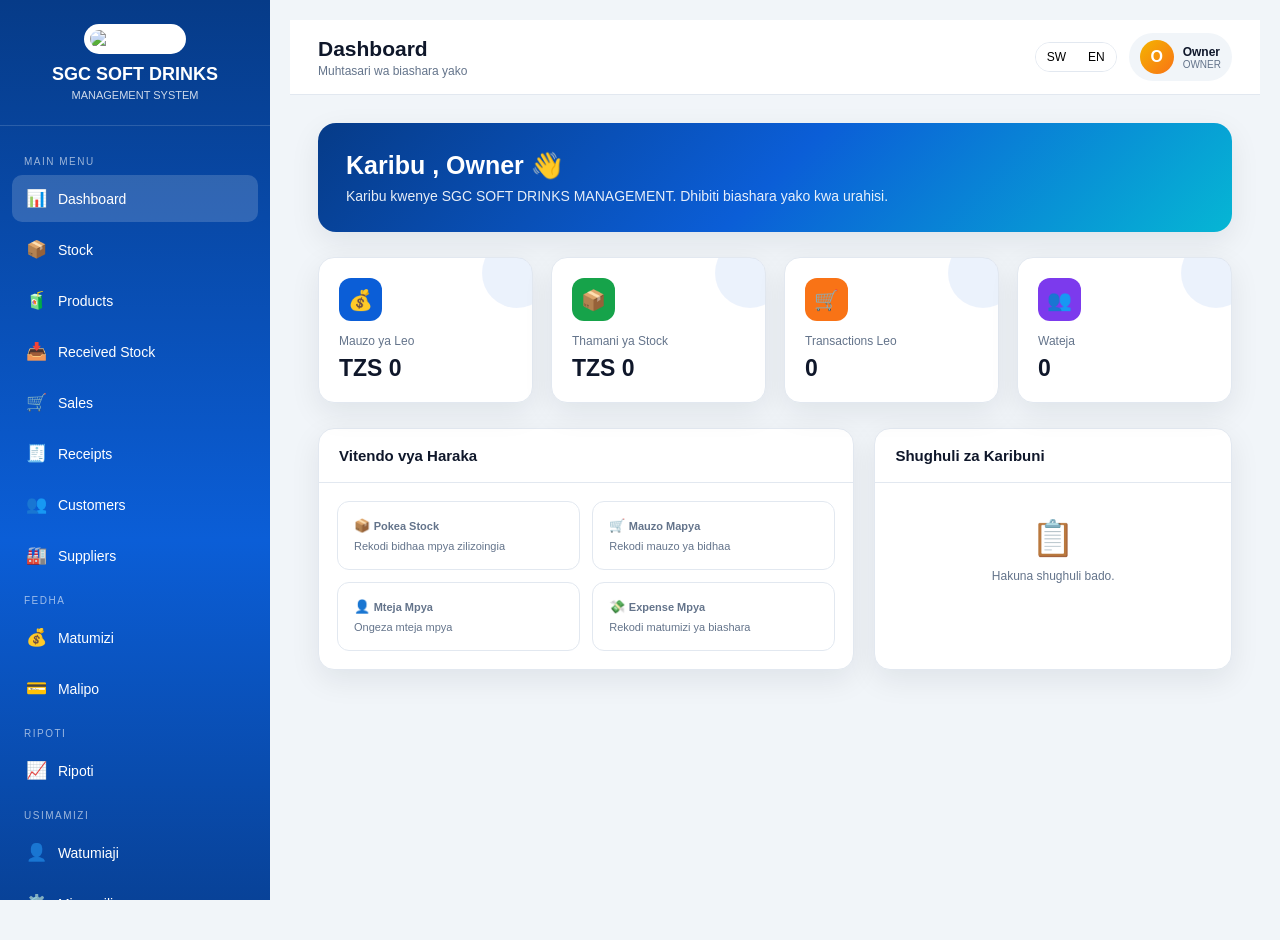
==== commit c3478e14: "Update dashboard.html" ====
--- a/dashboard.html
+++ b/dashboard.html
@@ -864,6 +864,134 @@
         </div>
     </div>
 
+<script>
+/* SGC-SDM — SINGLE FRONTEND NAVIGATION ROUTER
+   RLS: USIBADILISHE — this is frontend navigation only. */
+(function () {
+    "use strict";
+
+    const routes = {
+        dashboard:      { button: "dashboardNavBtn", page: null,                loader: "loadDashboardSummary" },
+        stock:          { button: "stockNavBtn",     page: "currentStockPage",  loader: "loadCurrentStock" },
+        products:       { button: "productsNavBtn",  page: "productsPage",      loader: "loadProducts" },
+        receivedStock:  { button: "receivedStockNavBtn", page: "receivedStockPage", loader: "loadReceivedPage" },
+        sales:          { button: "salesNavBtn",     page: "salesPage",         loader: "loadSalesData" },
+        receipts:       { button: "receiptsNavBtn",  page: "receiptsPage",      loader: "loadSalesReceipts" },
+        customers:      { button: "customersNavBtn", page: "customersPage",     loader: "loadCustomers" },
+        suppliers:      { button: "suppliersNavBtn", page: "suppliersPage",     loader: "loadSuppliers" },
+        expenses:       { button: "expensesNavBtn",  page: "expensesPage",      loader: "loadExpenses" },
+        payments:       { button: "paymentsNavBtn",  page: "paymentsPage",      loader: "loadPayments" },
+        reports:        { button: "reportsNavBtn",   page: "reportsPage",       loader: "loadReports" },
+        users:          { button: "usersNavBtn",     page: "usersPage",         loader: "loadUsers" },
+        settings:       { button: "settingsNavBtn",  page: "settingsPage",      loader: "loadSettings" }
+    };
+
+    const chromeSelectors = [
+        ".content > .welcome",
+        ".content > .cards",
+        ".content > .grid-two"
+    ];
+
+    function hideChrome() {
+        chromeSelectors.forEach(function (selector) {
+            document.querySelectorAll(selector).forEach(function (el) {
+                el.style.display = "none";
+            });
+        });
+    }
+
+    function showChrome() {
+        chromeSelectors.forEach(function (selector) {
+            document.querySelectorAll(selector).forEach(function (el) {
+                el.style.display = "";
+            });
+        });
+    }
+
+    function resetViews() {
+        document.querySelectorAll(".page-view").forEach(function (page) {
+            page.classList.remove("active", "sgc-force-active");
+            page.style.removeProperty("display");
+            page.style.removeProperty("visibility");
+        });
+        document.querySelectorAll(".nav button").forEach(function (button) {
+            button.classList.remove("active");
+        });
+    }
+
+    async function openSection(section) {
+        const route = routes[section];
+        if (!route) return false;
+
+        resetViews();
+        const button = document.getElementById(route.button);
+        if (button) button.classList.add("active");
+
+        if (section === "dashboard") {
+            showChrome();
+        } else {
+            hideChrome();
+            const page = document.getElementById(route.page);
+            if (!page) {
+                console.error("SGC page not found:", route.page);
+                return false;
+            }
+            page.classList.add("active", "sgc-force-active");
+            page.style.display = "block";
+            page.style.visibility = "visible";
+        }
+
+        window.__SGC_CURRENT_SECTION = section;
+
+        // Load data only after the visual navigation has succeeded.
+        // If a loader/auth/database call fails, the page remains open.
+        const loader = window[route.loader];
+        if (typeof loader === "function") {
+            try { await loader(); }
+            catch (error) { console.error("SGC loader failed:", section, error); }
+        }
+
+        if (window.innerWidth <= 800) {
+            const sidebar = document.getElementById("sidebar");
+            if (sidebar) sidebar.classList.remove("open");
+        }
+
+        return true;
+    }
+
+    function sectionFromButton(button) {
+        if (!button) return null;
+        return Object.keys(routes).find(function (key) {
+            return routes[key].button === button.id;
+        }) || null;
+    }
+
+    // Install immediately, before dashboard.js can fail on Auth/DB code.
+    document.addEventListener("click", function (event) {
+        const button = event.target && event.target.closest
+            ? event.target.closest(".nav button")
+            : null;
+        const section = sectionFromButton(button);
+        if (!section) return;
+
+        event.preventDefault();
+        event.stopImmediatePropagation();
+        openSection(section);
+    }, true);
+
+    window.__openSGCSection = openSection;
+    window.__sgcOpenSection = openSection;
+    window.SGCAppRouter = Object.freeze({
+        open: openSection,
+        getCurrent: function () { return window.__SGC_CURRENT_SECTION || "dashboard"; },
+        routes: Object.freeze(Object.keys(routes))
+    });
+
+    // Initial state.
+    openSection("dashboard");
+})();
+</script>
+
 <script src="https://cdn.jsdelivr.net/npm/@supabase/supabase-js@2"></script>
 
     <script src="dashboard.js"></script>
--- a/dashboard.css
+++ b/dashboard.css
@@ -0,0 +1,972 @@
+:root {
+            --blue: #0b5ed7;
+            --dark-blue: #063b88;
+            --gold: #f4b400;
+            --green: #16a34a;
+            --red: #dc2626;
+            --orange: #f97316;
+            --cyan: #06b6d4;
+            --purple: #7c3aed;
+            --dark: #0f172a;
+            --gray: #64748b;
+            --light: #f1f5f9;
+            --white: #ffffff;
+            --border: #e2e8f0;
+            --shadow: 0 10px 30px rgba(15, 23, 42, .08);
+        }
+
+        * {
+            box-sizing: border-box;
+            margin: 0;
+            padding: 0;
+        }
+
+        body {
+            font-family: Arial, Helvetica, sans-serif;
+            background: var(--light);
+            color: var(--dark);
+            min-height: 100vh;
+        }
+
+        button {
+            font-family: inherit;
+            cursor: pointer;
+        }
+
+        .app {
+            display: flex;
+            min-height: 100vh;
+        }
+
+        /* SIDEBAR */
+        .sidebar {
+            width: 270px;
+            background: linear-gradient(180deg, #063b88, #0b5ed7 60%, #084298);
+            color: white;
+            position: fixed;
+            left: 0;
+            top: 0;
+            bottom: 0;
+            z-index: 1000;
+            overflow-y: auto;
+            transition: .3s;
+        }
+
+        .brand {
+            padding: 24px 18px;
+            text-align: center;
+            border-bottom: 1px solid rgba(255,255,255,.15);
+        }
+
+        .brand img {
+            width: 75px;
+            height: 75px;
+            object-fit: contain;
+            background: white;
+            border-radius: 18px;
+            padding: 6px;
+            margin-bottom: 10px;
+        }
+
+        .brand h2 {
+            font-size: 18px;
+            margin-bottom: 4px;
+        }
+
+        .brand p {
+            font-size: 11px;
+            opacity: .8;
+        }
+
+        .nav {
+            padding: 18px 12px;
+        }
+
+        .nav-title {
+            font-size: 10px;
+            text-transform: uppercase;
+            letter-spacing: 1.5px;
+            opacity: .6;
+            margin: 12px 12px 8px;
+        }
+
+        .nav button {
+            width: 100%;
+            border: 0;
+            background: transparent;
+            color: white;
+            padding: 13px 14px;
+            border-radius: 10px;
+            text-align: left;
+            margin-bottom: 4px;
+            font-size: 14px;
+            transition: .2s;
+        }
+
+        .nav button:hover,
+        .nav button.active {
+            background: rgba(255,255,255,.17);
+        }
+
+        .nav-icon {
+            display: inline-block;
+            width: 28px;
+            font-size: 17px;
+        }
+
+        .logout-btn {
+            margin: 15px 12px 25px;
+            width: calc(100% - 24px);
+            border: 1px solid rgba(255,255,255,.3);
+            background: rgba(220,38,38,.85);
+            color: white;
+            padding: 12px;
+            border-radius: 10px;
+            font-weight: bold;
+        }
+
+        /* MAIN */
+        .main {
+            margin-left: 270px;
+            width: calc(100% - 270px);
+            min-height: 100vh;
+        }
+
+        .topbar {
+            height: 75px;
+            background: white;
+            border-bottom: 1px solid var(--border);
+            display: flex;
+            align-items: center;
+            justify-content: space-between;
+            padding: 0 28px;
+            position: sticky;
+            top: 0;
+            z-index: 900;
+        }
+
+        .menu-btn {
+            display: none;
+            border: 0;
+            background: var(--light);
+            padding: 10px 12px;
+            border-radius: 8px;
+            font-size: 20px;
+        }
+
+        .page-title h1 {
+            font-size: 21px;
+        }
+
+        .page-title p {
+            color: var(--gray);
+            font-size: 12px;
+            margin-top: 3px;
+        }
+
+        .top-actions {
+            display: flex;
+            align-items: center;
+            gap: 12px;
+        }
+
+        .language {
+            display: flex;
+            border: 1px solid var(--border);
+            border-radius: 20px;
+            overflow: hidden;
+        }
+
+        .language button {
+            border: 0;
+            background: white;
+            padding: 7px 11px;
+            font-size: 12px;
+        }
+
+        .language button.active {
+            background: var(--blue);
+            color: white;
+        }
+
+        .user-box {
+            display: flex;
+            align-items: center;
+            gap: 9px;
+            padding: 7px 11px;
+            background: var(--light);
+            border-radius: 25px;
+        }
+
+        .user-avatar {
+            width: 34px;
+            height: 34px;
+            border-radius: 50%;
+            background: linear-gradient(135deg, var(--gold), var(--orange));
+            display: flex;
+            align-items: center;
+            justify-content: center;
+            color: white;
+            font-weight: bold;
+        }
+
+        .user-info strong {
+            display: block;
+            font-size: 12px;
+        }
+
+        .user-info span {
+            display: block;
+            color: var(--gray);
+            font-size: 10px;
+        }
+
+        /* CONTENT */
+        .content {
+            padding: 28px;
+        }
+
+        .welcome {
+            background: linear-gradient(135deg, #063b88, #0b5ed7, #06b6d4);
+            color: white;
+            padding: 28px;
+            border-radius: 18px;
+            box-shadow: var(--shadow);
+            margin-bottom: 25px;
+        }
+
+        .welcome h2 {
+            font-size: 25px;
+            margin-bottom: 8px;
+        }
+
+        .welcome p {
+            opacity: .9;
+            font-size: 14px;
+        }
+
+        .cards {
+            display: grid;
+            grid-template-columns: repeat(4, 1fr);
+            gap: 18px;
+            margin-bottom: 25px;
+        }
+
+        .card {
+            background: white;
+            border: 1px solid var(--border);
+            border-radius: 16px;
+            padding: 20px;
+            box-shadow: var(--shadow);
+        }
+
+        .stat-card {
+            position: relative;
+            overflow: hidden;
+        }
+
+        .stat-card::after {
+            content: "";
+            position: absolute;
+            width: 70px;
+            height: 70px;
+            right: -20px;
+            top: -20px;
+            border-radius: 50%;
+            background: rgba(11,94,215,.08);
+        }
+
+        .stat-icon {
+            width: 43px;
+            height: 43px;
+            display: flex;
+            align-items: center;
+            justify-content: center;
+            border-radius: 12px;
+            color: white;
+            font-size: 20px;
+            margin-bottom: 13px;
+        }
+
+        .blue {
+            background: var(--blue);
+        }
+
+        .green {
+            background: var(--green);
+        }
+
+        .orange {
+            background: var(--orange);
+        }
+
+        .purple {
+            background: var(--purple);
+        }
+
+        .stat-card span {
+            display: block;
+            color: var(--gray);
+            font-size: 12px;
+            margin-bottom: 7px;
+        }
+
+        .stat-card strong {
+            font-size: 23px;
+        }
+
+        .grid-two {
+            display: grid;
+            grid-template-columns: 1.5fr 1fr;
+            gap: 20px;
+        }
+
+        .section-card {
+            background: white;
+            border: 1px solid var(--border);
+            border-radius: 16px;
+            box-shadow: var(--shadow);
+            overflow: hidden;
+        }
+
+        .section-head {
+            padding: 18px 20px;
+            border-bottom: 1px solid var(--border);
+            display: flex;
+            align-items: center;
+            justify-content: space-between;
+        }
+
+        .section-head h3 {
+            font-size: 15px;
+        }
+
+        .quick-actions {
+            padding: 18px;
+            display: grid;
+            grid-template-columns: repeat(2, 1fr);
+            gap: 12px;
+        }
+
+        .quick-action {
+            border: 1px solid var(--border);
+            background: white;
+            padding: 16px;
+            border-radius: 12px;
+            text-align: left;
+            transition: .2s;
+        }
+
+        .quick-action:hover {
+            border-color: var(--blue);
+            transform: translateY(-2px);
+            box-shadow: 0 6px 15px rgba(11,94,215,.12);
+        }
+
+        .quick-action strong {
+            display: block;
+            font-size: 13px;
+            margin-bottom: 5px;
+        }
+
+        .quick-action span {
+            font-size: 11px;
+            color: var(--gray);
+        }
+
+        .empty-state {
+            text-align: center;
+            padding: 35px 20px;
+            color: var(--gray);
+        }
+
+        .empty-state div {
+            font-size: 35px;
+            margin-bottom: 10px;
+        }
+
+        .empty-state p {
+            font-size: 12px;
+        }
+
+
+        /* PRODUCTS PAGE */
+        .page-view { display: none; }
+        .page-view.active { display: block; }
+        .page-view.sgc-force-active { display: block !important; visibility: visible !important; }
+
+        .products-toolbar {
+            display: flex;
+            gap: 12px;
+            align-items: center;
+            justify-content: space-between;
+            margin-bottom: 18px;
+            flex-wrap: wrap;
+        }
+
+        .search-box {
+            flex: 1;
+            min-width: 220px;
+            position: relative;
+        }
+
+        .search-box input {
+            width: 100%;
+            padding: 12px 14px 12px 42px;
+            border: 1px solid var(--border);
+            border-radius: 11px;
+            outline: none;
+            font-size: 13px;
+            background: white;
+        }
+
+        .search-box input:focus {
+            border-color: var(--blue);
+            box-shadow: 0 0 0 3px rgba(11,94,215,.08);
+        }
+
+        .search-icon {
+            position: absolute;
+            left: 14px;
+            top: 50%;
+            transform: translateY(-50%);
+            color: var(--gray);
+        }
+
+        .primary-btn {
+            border: 0;
+            background: linear-gradient(135deg, var(--blue), var(--purple));
+            color: white;
+            padding: 12px 17px;
+            border-radius: 11px;
+            font-weight: bold;
+            font-size: 13px;
+            box-shadow: 0 7px 18px rgba(11,94,215,.18);
+        }
+
+        .primary-btn:hover { transform: translateY(-1px); }
+
+        .table-card {
+            background: white;
+            border: 1px solid var(--border);
+            border-radius: 16px;
+            box-shadow: var(--shadow);
+            overflow: hidden;
+        }
+
+        .table-wrap { overflow-x: auto; }
+
+        .products-table {
+            width: 100%;
+            border-collapse: collapse;
+            min-width: 760px;
+        }
+
+        .products-table th,
+        .products-table td {
+            padding: 14px 16px;
+            border-bottom: 1px solid var(--border);
+            text-align: left;
+            font-size: 13px;
+            white-space: nowrap;
+        }
+
+        .products-table th {
+            background: #f8fafc;
+            color: var(--gray);
+            font-size: 11px;
+            text-transform: uppercase;
+            letter-spacing: .4px;
+        }
+
+        .products-table tr:last-child td { border-bottom: 0; }
+
+        .product-name {
+            font-weight: bold;
+            color: var(--dark);
+        }
+
+        .price {
+            font-weight: bold;
+            color: var(--green);
+        }
+
+        .status-badge {
+            display: inline-flex;
+            align-items: center;
+            gap: 5px;
+            padding: 5px 9px;
+            border-radius: 20px;
+            font-size: 11px;
+            font-weight: bold;
+        }
+
+        .status-active {
+            color: #166534;
+            background: #dcfce7;
+        }
+
+        .status-inactive {
+            color: #991b1b;
+            background: #fee2e2;
+        }
+
+        .table-actions {
+            display: flex;
+            gap: 7px;
+        }
+
+        .small-btn {
+            border: 1px solid var(--border);
+            background: white;
+            padding: 7px 10px;
+            border-radius: 8px;
+            font-size: 11px;
+            font-weight: bold;
+        }
+
+        .small-btn:hover { border-color: var(--blue); }
+        .small-btn.edit { color: var(--blue); }
+        .small-btn.activate { color: var(--green); }
+        .small-btn.deactivate { color: var(--red); }
+
+        .loading-row,
+        .empty-row {
+            text-align: center !important;
+            color: var(--gray);
+            padding: 35px !important;
+        }
+
+        .modal-backdrop {
+            position: fixed;
+            inset: 0;
+            background: rgba(15,23,42,.55);
+            display: none;
+            align-items: center;
+            justify-content: center;
+            padding: 18px;
+            z-index: 2000;
+        }
+
+        .modal-backdrop.show { display: flex; }
+
+        .modal {
+            width: 100%;
+            max-width: 520px;
+            background: white;
+            border-radius: 18px;
+            box-shadow: 0 25px 70px rgba(15,23,42,.25);
+            overflow: hidden;
+        }
+
+        .modal-head {
+            padding: 18px 20px;
+            color: white;
+            background: linear-gradient(135deg, #063b88, #0b5ed7, #7c3aed);
+            display: flex;
+            align-items: center;
+            justify-content: space-between;
+        }
+
+        .modal-head h3 { font-size: 17px; }
+
+        .modal-close {
+            border: 0;
+            background: rgba(255,255,255,.15);
+            color: white;
+            width: 34px;
+            height: 34px;
+            border-radius: 9px;
+            font-size: 20px;
+        }
+
+        .modal-body { padding: 22px; }
+
+        .form-group { margin-bottom: 15px; }
+
+        .form-group label {
+            display: block;
+            font-size: 12px;
+            font-weight: bold;
+            margin-bottom: 7px;
+        }
+
+        .form-group input {
+            width: 100%;
+            padding: 12px 13px;
+            border: 1px solid var(--border);
+            border-radius: 10px;
+            outline: none;
+            font-size: 13px;
+        }
+
+        .form-group input:focus {
+            border-color: var(--blue);
+            box-shadow: 0 0 0 3px rgba(11,94,215,.08);
+        }
+
+        .form-hint {
+            color: var(--gray);
+            font-size: 10px;
+            margin-top: 5px;
+        }
+
+        .modal-actions {
+            display: flex;
+            justify-content: flex-end;
+            gap: 9px;
+            margin-top: 20px;
+        }
+
+        .secondary-btn {
+            border: 1px solid var(--border);
+            background: white;
+            color: var(--dark);
+            padding: 11px 16px;
+            border-radius: 10px;
+            font-weight: bold;
+        }
+
+        .modal-message {
+            display: none;
+            padding: 10px 12px;
+            border-radius: 9px;
+            margin-bottom: 14px;
+            font-size: 12px;
+        }
+
+        .modal-message.show { display: block; }
+        .modal-message.success { background: #dcfce7; color: #166534; }
+        .modal-message.error { background: #fee2e2; color: #991b1b; }
+
+
+        /* STOCK / RECEIVE STOCK PAGE */
+        .stock-summary {
+            display: grid;
+            grid-template-columns: repeat(3, 1fr);
+            gap: 15px;
+            margin-bottom: 18px;
+        }
+
+        .stock-mini-card {
+            background: white;
+            border: 1px solid var(--border);
+            border-radius: 14px;
+            padding: 16px;
+            box-shadow: var(--shadow);
+        }
+
+        .stock-mini-card span {
+            display: block;
+            color: var(--gray);
+            font-size: 11px;
+            margin-bottom: 6px;
+        }
+
+        .stock-mini-card strong {
+            font-size: 20px;
+        }
+
+        .stock-toolbar {
+            display: flex;
+            justify-content: space-between;
+            align-items: center;
+            gap: 12px;
+            flex-wrap: wrap;
+            margin-bottom: 18px;
+        }
+
+        .stock-tabs {
+            display: flex;
+            gap: 7px;
+            background: #eaf0f8;
+            padding: 5px;
+            border-radius: 11px;
+        }
+
+        .stock-tab {
+            border: 0;
+            background: transparent;
+            padding: 9px 13px;
+            border-radius: 8px;
+            font-size: 12px;
+            font-weight: bold;
+        }
+
+        .stock-tab.active {
+            background: white;
+            color: var(--blue);
+            box-shadow: 0 3px 10px rgba(15,23,42,.08);
+        }
+
+        .stock-panel { display: none; }
+        .stock-panel.active { display: block; }
+
+        .receipt-form-card {
+            background: white;
+            border: 1px solid var(--border);
+            border-radius: 16px;
+            box-shadow: var(--shadow);
+            overflow: hidden;
+        }
+
+        .receipt-form-head {
+            padding: 18px 20px;
+            border-bottom: 1px solid var(--border);
+            display: flex;
+            justify-content: space-between;
+            align-items: center;
+            gap: 12px;
+        }
+
+        .receipt-form-head h3 { font-size: 15px; }
+
+        .receipt-form-body { padding: 20px; }
+
+        .form-grid {
+            display: grid;
+            grid-template-columns: repeat(3, 1fr);
+            gap: 14px;
+        }
+
+        .full-width { grid-column: 1 / -1; }
+
+        .form-group select,
+        .form-group textarea {
+            width: 100%;
+            padding: 12px 13px;
+            border: 1px solid var(--border);
+            border-radius: 10px;
+            outline: none;
+            font-size: 13px;
+            background: white;
+        }
+
+        .form-group textarea {
+            min-height: 82px;
+            resize: vertical;
+        }
+
+        .form-group select:focus,
+        .form-group textarea:focus {
+            border-color: var(--blue);
+            box-shadow: 0 0 0 3px rgba(11,94,215,.08);
+        }
+
+        .items-head {
+            display: flex;
+            align-items: center;
+            justify-content: space-between;
+            margin: 22px 0 10px;
+        }
+
+        .items-head h4 { font-size: 13px; }
+
+        .add-line-btn {
+            border: 1px solid #bfdbfe;
+            background: #eff6ff;
+            color: var(--blue);
+            padding: 8px 11px;
+            border-radius: 9px;
+            font-size: 11px;
+            font-weight: bold;
+        }
+
+        .receipt-items {
+            display: grid;
+            gap: 10px;
+        }
+
+        .receipt-item-row {
+            display: grid;
+            grid-template-columns: 2.1fr 1fr 1fr 1fr 38px;
+            gap: 9px;
+            align-items: end;
+            padding: 12px;
+            border: 1px solid var(--border);
+            border-radius: 11px;
+            background: #fafcff;
+        }
+
+        .receipt-item-row .form-group { margin-bottom: 0; }
+
+        .line-total-box {
+            padding: 12px 8px;
+            font-size: 12px;
+            font-weight: bold;
+            color: var(--green);
+            text-align: right;
+        }
+
+        .remove-line-btn {
+            width: 38px;
+            height: 38px;
+            border: 0;
+            background: #fee2e2;
+            color: var(--red);
+            border-radius: 9px;
+            font-weight: bold;
+            font-size: 16px;
+        }
+
+        .receipt-total {
+            margin-top: 16px;
+            display: flex;
+            justify-content: flex-end;
+            align-items: center;
+            gap: 12px;
+            padding: 15px;
+            background: linear-gradient(135deg, #f8fafc, #eef6ff);
+            border-radius: 12px;
+        }
+
+        .receipt-total span {
+            color: var(--gray);
+            font-size: 12px;
+        }
+
+        .receipt-total strong {
+            font-size: 21px;
+            color: var(--blue);
+        }
+
+        .receipt-actions {
+            display: flex;
+            justify-content: flex-end;
+            gap: 9px;
+            margin-top: 18px;
+        }
+
+        .receipt-status {
+            display: inline-flex;
+            padding: 5px 9px;
+            border-radius: 20px;
+            font-size: 10px;
+            font-weight: bold;
+        }
+
+        .receipt-status.pending { background: #fef3c7; color: #92400e; }
+        .receipt-status.verified { background: #dcfce7; color: #166534; }
+        .receipt-status.rejected { background: #fee2e2; color: #991b1b; }
+
+        .receipt-actions-cell {
+            display: flex;
+            gap: 6px;
+            flex-wrap: wrap;
+        }
+
+        .stock-message {
+            display: none;
+            margin-bottom: 15px;
+            padding: 10px 12px;
+            border-radius: 9px;
+            font-size: 12px;
+        }
+
+        .stock-message.show { display: block; }
+        .stock-message.success { background: #dcfce7; color: #166534; }
+        .stock-message.error { background: #fee2e2; color: #991b1b; }
+
+        @media (max-width: 900px) {
+            .sales-summary { grid-template-columns: repeat(2,1fr); }
+            .sales-totals { grid-template-columns: 1fr; }
+            .stock-summary { grid-template-columns: 1fr; }
+            .form-grid { grid-template-columns: 1fr 1fr; }
+            .receipt-item-row { grid-template-columns: 1.7fr 1fr 1fr 1fr 38px; }
+        }
+
+        @media (max-width: 650px) {
+            .sales-summary { grid-template-columns: 1fr; }
+            .sale-item-row { grid-template-columns: 1fr 1fr; }
+            .sale-item-row .product-field { grid-column: 1 / -1; }
+            .receipt-meta { grid-template-columns: 1fr; }
+            .form-grid { grid-template-columns: 1fr; }
+            .receipt-item-row {
+                grid-template-columns: 1fr 1fr;
+            }
+            .receipt-item-row .product-field { grid-column: 1 / -1; }
+            .receipt-item-row .line-total-box { text-align: left; }
+        }
+
+
+        /* SALES PAGE */
+        .sales-summary{display:grid;grid-template-columns:repeat(4,1fr);gap:15px;margin-bottom:18px}.sales-mini-card{background:white;border:1px solid var(--border);border-radius:14px;padding:16px;box-shadow:var(--shadow)}.sales-mini-card span{display:block;color:var(--gray);font-size:11px;margin-bottom:6px}.sales-mini-card strong{font-size:19px}.sales-toolbar{display:flex;gap:12px;justify-content:space-between;align-items:center;flex-wrap:wrap;margin-bottom:18px}.sales-search{flex:1;min-width:230px}.sales-form-card{background:white;border:1px solid var(--border);border-radius:16px;box-shadow:var(--shadow);overflow:hidden}.sales-form-head{padding:18px 20px;border-bottom:1px solid var(--border);display:flex;justify-content:space-between;align-items:center;gap:12px}.sales-form-head h3{font-size:15px}.sales-form-body{padding:20px}.sales-items{display:grid;gap:10px;margin-top:10px}.sale-item-row{display:grid;grid-template-columns:2fr .8fr 1fr 1fr 38px;gap:9px;align-items:end;padding:12px;border:1px solid var(--border);border-radius:11px;background:#fafcff}.sale-item-row .form-group{margin-bottom:0}.sale-price-readonly{background:#f8fafc;color:var(--green);font-weight:bold}.sale-line-total{padding:12px 8px;font-size:12px;font-weight:bold;color:var(--blue);text-align:right}.sales-totals{margin-top:16px;display:grid;grid-template-columns:repeat(3,1fr);gap:12px}.sale-total-box{padding:14px;background:linear-gradient(135deg,#f8fafc,#eef6ff);border-radius:12px}.sale-total-box span{display:block;color:var(--gray);font-size:11px;margin-bottom:5px}.sale-total-box strong{font-size:18px;color:var(--blue)}.sale-message{display:none;margin-bottom:15px;padding:10px 12px;border-radius:9px;font-size:12px}.sale-message.show{display:block}.sale-message.success{background:#dcfce7;color:#166534}.sale-message.error{background:#fee2e2;color:#991b1b}.sale-receipt-modal .modal{max-width:620px}.receipt-paper{padding:24px;background:white}.receipt-brand{text-align:center;border-bottom:1px dashed #cbd5e1;padding-bottom:14px;margin-bottom:14px}.receipt-brand img{width:65px;height:65px;object-fit:contain}.receipt-brand h2{font-size:18px;margin:5px 0 2px}.receipt-brand p{font-size:10px;color:var(--gray)}.receipt-meta{display:grid;grid-template-columns:1fr 1fr;gap:7px 18px;font-size:11px;margin-bottom:15px}.receipt-meta div{display:flex;justify-content:space-between;gap:8px}.receipt-meta span{color:var(--gray)}.receipt-paper table{width:100%;border-collapse:collapse;font-size:11px}.receipt-paper th,.receipt-paper td{padding:7px 4px;border-bottom:1px solid #e2e8f0;text-align:left}.receipt-paper th:last-child,.receipt-paper td:last-child{text-align:right}.receipt-grand{margin-top:12px;margin-left:auto;max-width:260px}.receipt-grand div{display:flex;justify-content:space-between;padding:5px 0;font-size:12px}.receipt-grand .grand{border-top:2px solid #0f172a;font-weight:bold;font-size:15px;padding-top:8px}.receipt-footer{text-align:center;border-top:1px dashed #cbd5e1;margin-top:18px;padding-top:12px;color:var(--gray);font-size:10px}@media print{body *{visibility:hidden!important}#saleReceiptModal,#saleReceiptModal *{visibility:visible!important}#saleReceiptModal{position:absolute!important;inset:0!important;background:white!important;display:block!important;padding:0!important}#saleReceiptModal .modal{max-width:none;width:100%;box-shadow:none;border-radius:0}#saleReceiptModal .modal-head,#saleReceiptModal .modal-actions{display:none!important}}
+
+        /* MOBILE */
+        @media (max-width: 1100px) {
+            .cards {
+                grid-template-columns: repeat(2, 1fr);
+            }
+
+            .grid-two {
+                grid-template-columns: 1fr;
+            }
+        }
+
+        @media (max-width: 800px) {
+            .sidebar {
+                transform: translateX(-100%);
+            }
+
+            .sidebar.open {
+                transform: translateX(0);
+            }
+
+            .main {
+                margin-left: 0;
+                width: 100%;
+            }
+
+            .menu-btn {
+                display: block;
+            }
+
+            .topbar {
+                padding: 0 15px;
+            }
+
+            .page-title {
+                display: none;
+            }
+
+            .user-info {
+                display: none;
+            }
+
+            .content {
+                padding: 15px;
+            }
+
+            .welcome {
+                padding: 22px;
+            }
+
+            .welcome h2 {
+                font-size: 21px;
+            }
+        }
+
+        @media (max-width: 550px) {
+            .cards {
+                grid-template-columns: 1fr;
+            }
+a
+            .quick-actions {
+                grid-template-columns: 1fr;
+            }
+
+            .top-actions {
+                gap: 6px;
+            }
+        }
+    
+        /* SUPPLIERS UI — S6.4F */
+        .supplier-summary{display:grid;grid-template-columns:repeat(3,1fr);gap:14px;margin-bottom:18px}.supplier-mini-card{background:#fff;border:1px solid var(--border);border-radius:14px;padding:16px;box-shadow:0 6px 20px rgba(15,23,42,.05)}.supplier-mini-card span{display:block;color:var(--gray);font-size:12px;margin-bottom:7px}.supplier-mini-card strong{font-size:21px;color:var(--blue)}.supplier-toolbar{display:flex;gap:10px;align-items:center;justify-content:space-between;margin-bottom:16px;flex-wrap:wrap}.supplier-actions{display:flex;gap:7px;flex-wrap:wrap}.supplier-actions button{border:0;border-radius:8px;padding:7px 9px;font-size:11px;cursor:pointer}.supplier-view{background:#eff6ff;color:#1d4ed8}.supplier-edit{background:#f3e8ff;color:#7e22ce}.supplier-pay{background:#dcfce7;color:#166534}.supplier-toggle{background:#fef3c7;color:#92400e}.supplier-message{display:none;padding:10px 12px;border-radius:9px;font-size:12px;margin-bottom:12px}.supplier-message.show{display:block}.supplier-message.success{background:#dcfce7;color:#166534}.supplier-message.error{background:#fee2e2;color:#991b1b}.supplier-modal-grid{display:grid;grid-template-columns:1fr 1fr;gap:12px}.supplier-detail-grid{display:grid;grid-template-columns:repeat(3,1fr);gap:10px;margin-bottom:15px}.supplier-detail-card{background:#f8fafc;border:1px solid var(--border);border-radius:10px;padding:12px}.supplier-detail-card span{display:block;color:var(--gray);font-size:11px}.supplier-detail-card strong{display:block;margin-top:4px;font-size:15px}.supplier-history{margin-top:15px}.supplier-history h4{margin-bottom:9px}.supplier-status{display:inline-flex;padding:4px 8px;border-radius:20px;font-size:10px;font-weight:700}.supplier-status.paid{background:#dcfce7;color:#166534}.supplier-status.partial{background:#fef3c7;color:#92400e}.supplier-status.unpaid{background:#fee2e2;color:#991b1b}.supplier-modal-wide{max-width:1050px!important}.supplier-payment-box{background:#f8fafc;border:1px solid var(--border);border-radius:12px;padding:14px;margin-top:14px}.supplier-payment-box h4{margin-bottom:10px}@media(max-width:800px){.supplier-summary,.supplier-detail-grid{grid-template-columns:1fr}.supplier-modal-grid{grid-template-columns:1fr}}
+
+/* ===== Extracted from dashboard.html Version 23 ===== */
+
+#currentStockPage .table-wrap,#receivedStockPage .table-wrap,#receiptsPage .table-wrap{overflow-x:auto}.rs-line{display:grid;grid-template-columns:2fr 1fr 1fr 1fr 42px;gap:10px;align-items:end;margin-bottom:10px}.rs-line .form-group{margin:0}.rs-line input[readonly]{background:#f1f5f9}.danger-line{border:0;background:#fee2e2;color:#991b1b;border-radius:8px;height:38px;cursor:pointer}@media(max-width:800px){.rs-line{grid-template-columns:1fr 1fr}.danger-line{grid-column:auto}}
+
+/* ===== Extracted from dashboard.html Version 23 ===== */
+
+body{font-family:Arial;padding:20px}.head{text-align:center}table{width:100%;border-collapse:collapse}th,td{padding:7px;border-bottom:1px solid #ddd;text-align:left}.r{text-align:right}
